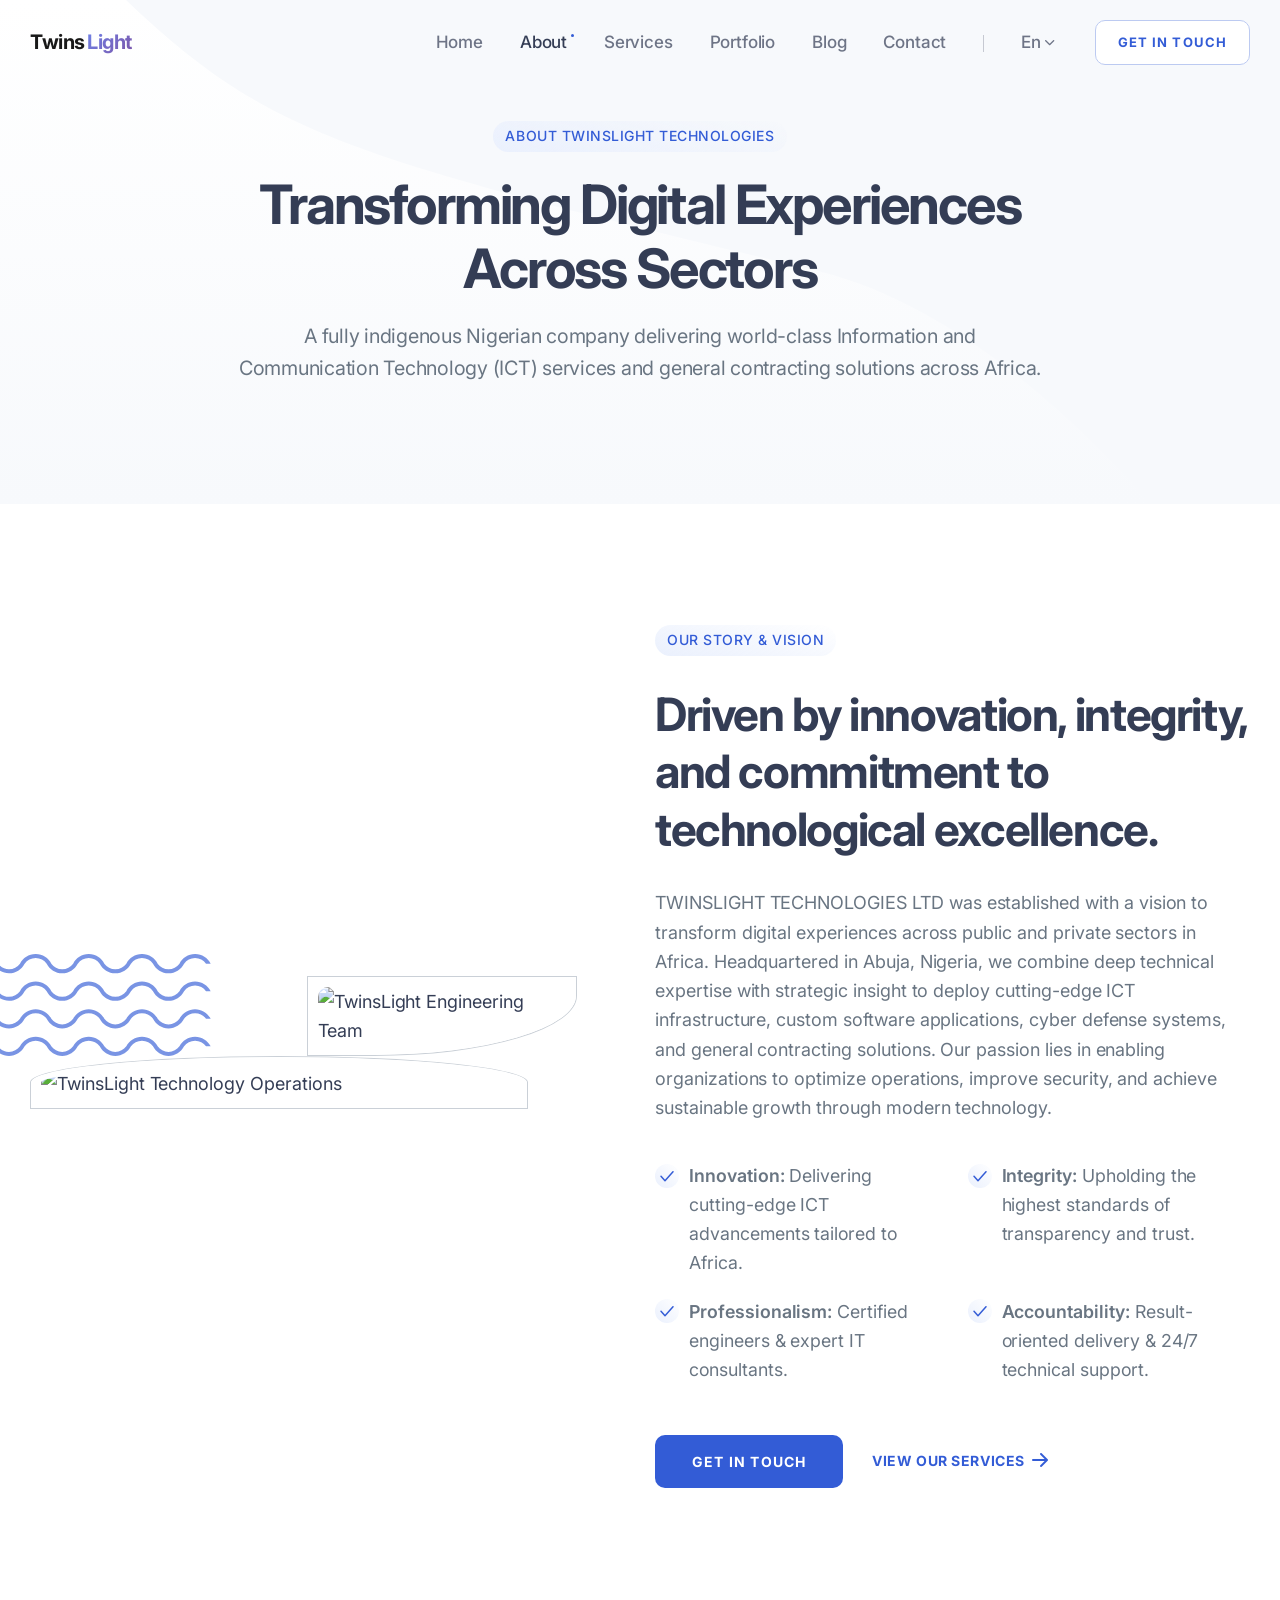
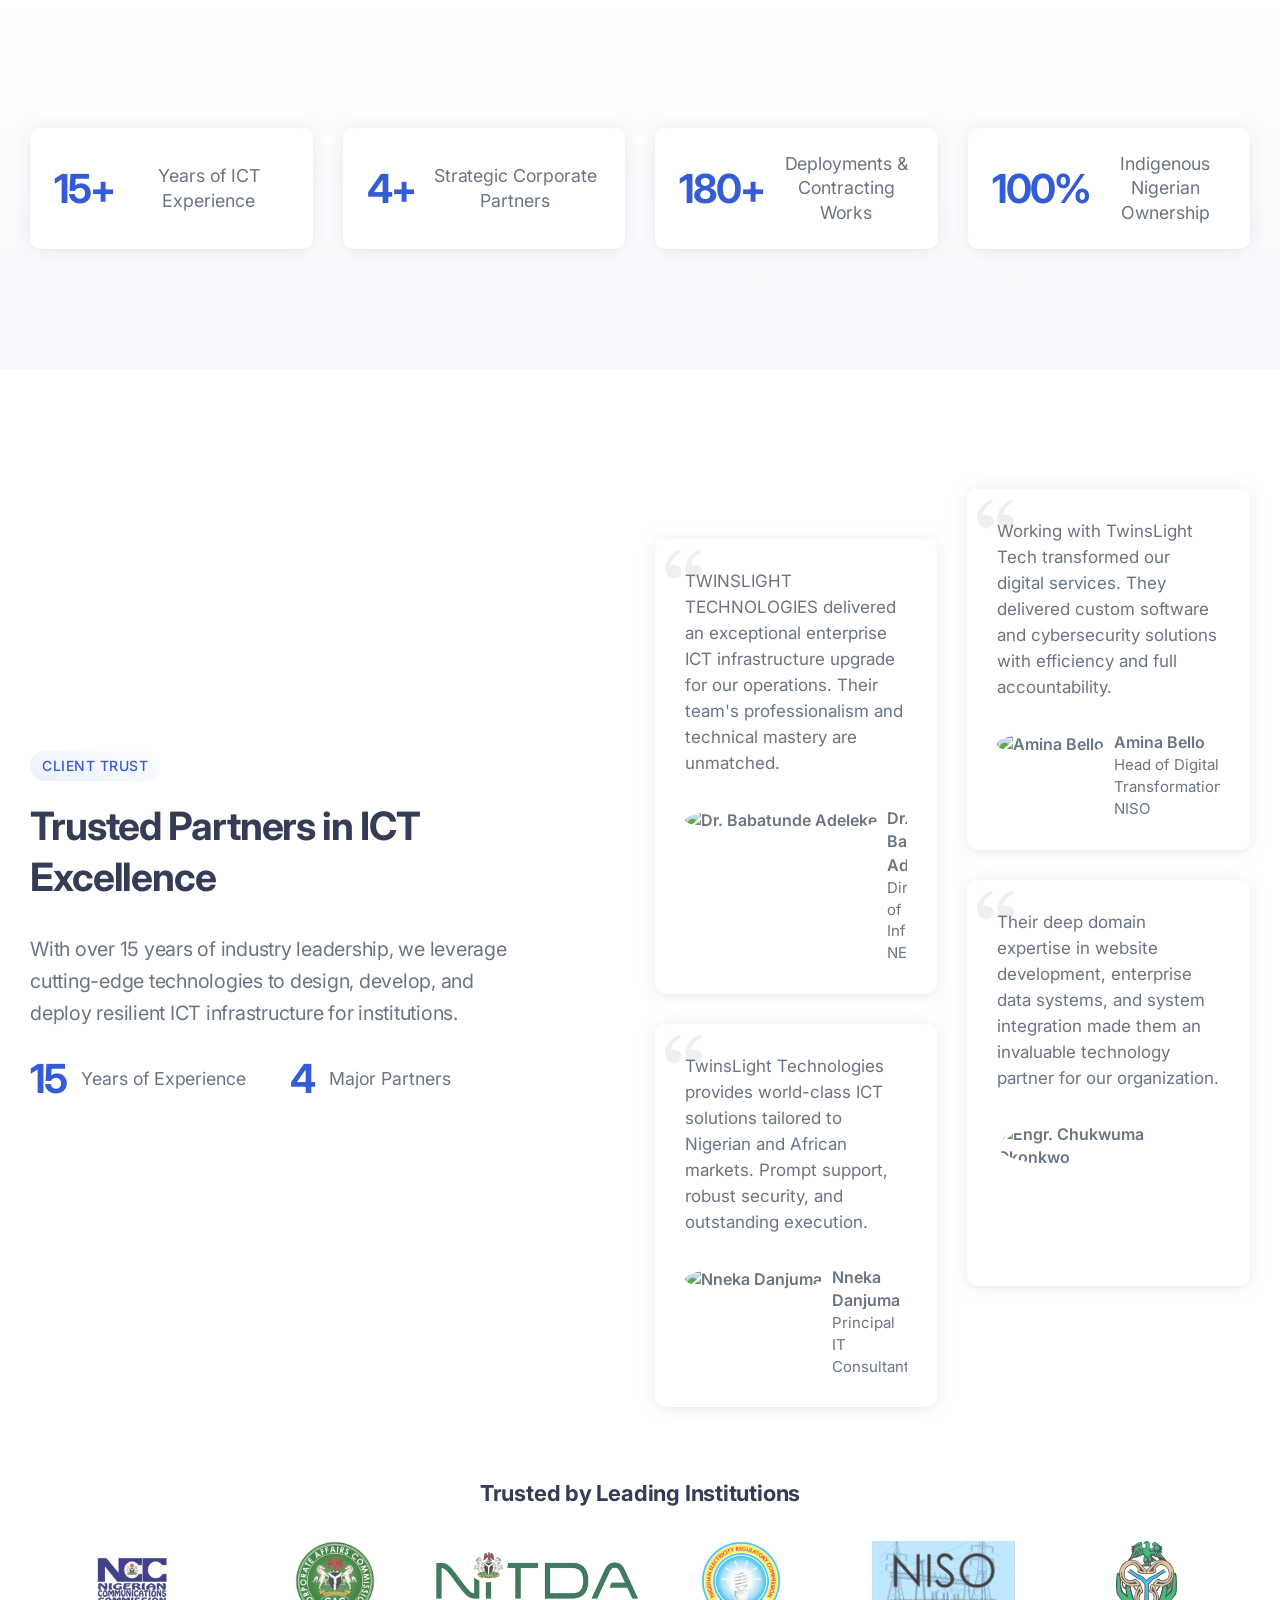
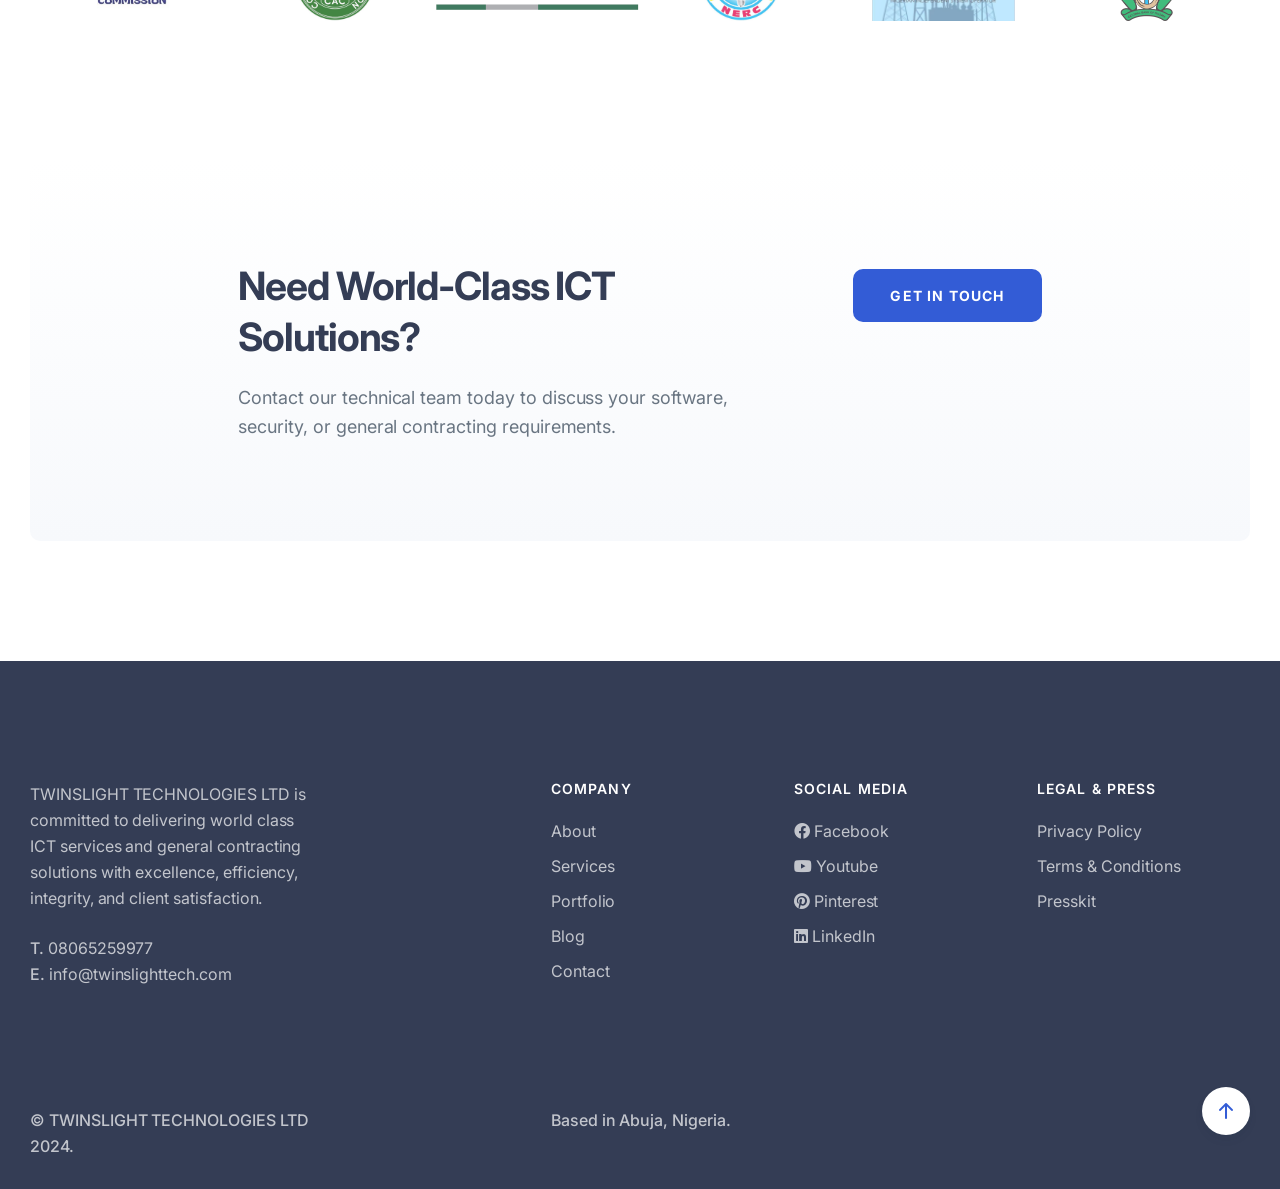
==== about.html @ c8c3bcc0 "working" ====
<!DOCTYPE html>
<html lang="en">
    <head>
        
        <title>About Us - TWINSLIGHT TECHNOLOGIES LTD | Innovative ICT Solutions</title>
        <meta name="description" content="Learn about TWINSLIGHT TECHNOLOGIES LTD - A leading indigenous Nigerian company delivering world-class ICT services and general contracting solutions.">  
        <meta charset="utf-8">
        <meta name="author" content="TWINSLIGHT TECHNOLOGIES LTD">
        <meta name="viewport" content="width=device-width, initial-scale=1.0" />
        
        <!-- Favicon -->
        <link rel="icon" href="images/favicon.png" type="image/png" sizes="any">
        <link rel="icon" href="images/favicon.svg" type="image/svg+xml">         

        <!-- CSS -->
        <link rel="stylesheet" href="css/bootstrap.min.css">
        <link rel="stylesheet" href="css/style.css">
        <link rel="stylesheet" href="css/style-responsive.css">
        <link rel="stylesheet" href="css/vertical-rhythm.min.css">
        <link rel="stylesheet" href="css/magnific-popup.css">
        <link rel="stylesheet" href="css/owl.carousel.css">
        <link rel="stylesheet" href="css/splitting.css">
        <link rel="stylesheet" href="css/YTPlayer.css">
        <link rel="stylesheet" href="css/demo-fancy/demo-fancy.css">
        
        <!-- Google Fonts -->
        <link rel="preconnect" href="https://fonts.googleapis.com">
        <link rel="preconnect" href="https://fonts.gstatic.com" crossorigin>
        <link href="https://fonts.googleapis.com/css2?family=Inter:wght@400;500;600;700&display=swap" rel="stylesheet"> 
    
    </head>
    <body class="appear-animate">
        
        <!-- Page Loader -->        
        <div class="page-loader color">
            <div class="loader">Loading...</div>
        </div>
        <!-- End Page Loader -->
        
        <!-- Skip to Content -->
        <a href="#main" class="btn skip-to-content">Skip to Content</a>
        <!-- End Skip to Content -->
        
        <!-- Page Wrap -->
        <div class="page" id="top">
            
            <!-- Navigation Panel -->
            <nav class="main-nav transparent stick-fixed wow-menubar wch-unset">
                <div class="main-nav-sub container">
                    
                    <div class="nav-logo-wrap position-static local-scroll">
                        <a href="home.html" class="logo">
                            <span class="logo-text">
                                <span class="logo-twins">Twins</span><span class="logo-light">Light</span>
                            </span>
                        </a>
                    </div>
                    
                    <!-- Mobile Menu Button -->
                    <div class="mobile-nav" role="button" tabindex="0">
                        <i class="mobile-nav-icon"></i>
                        <span class="visually-hidden">Menu</span>
                    </div>
                    
                    <!-- Main Menu -->
                    <div class="inner-nav desktop-nav">
                        <ul class="clearlist local-scroll justify-content-end">                            
                            <li><a href="home.html">Home</a></li>
                            <li><a href="about.html" class="active">About</a></li>
                            <li><a href="services.html">Services</a></li>
                            <li><a href="portfolio.html">Portfolio</a></li>
                            <li><a href="blog.html">Blog</a></li>
                            <li><a href="contact.html">Contact</a></li>
                            
                            <li class="desktop-nav-display">
                                <div class="vr mt-2"></div>
                            </li>
                            
                            <!-- Languages -->
                            <li>
                                <a href="#" class="mn-has-sub">En <i class="mi-chevron-down"></i></a>
                                
                                <ul class="mn-sub to-left">                                    
                                    <li><a href="#">English</a></li>
                                    <li><a href="#">French</a></li>
                                    <li><a href="#">German</a></li>                                    
                                </ul>
                                
                            </li>
                            <!-- End Languages -->  
                                                      
                            <li>
                                <a href="contact.html" class="opacity-1 no-hover">
                                    <span class="btn btn-mod btn-w btn-border-c btn-small btn-round" data-btn-animate="y">Get in touch</span>
                                </a>
                            </li>
                        </ul>                      
                        
                    </div>
                    <!-- End Main Menu -->
                    
                </div>
            </nav>
            <!-- End Navigation Panel -->
            
            <main id="main">
            
                <!-- Home Section -->
                <section class="page-section bg-gradient-gray-light-1 bg-scroll overflow-hidden" id="home">
                    
                    <!-- Background Shape -->
                    <div class="bg-shape-1 wow fadeIn">
                        <img src="images/demo-fancy/bg-shape-1.svg" alt="" />
                    </div>
                    <!-- End Background Shape -->
                    
                    <div class="container position-relative pt-sm-40 text-center">
                        
                        <div class="row">
                            <div class="col-md-10 offset-md-1 col-lg-8 offset-lg-2">
                                
                                <h2 class="section-caption-fancy mb-20 mb-xs-10 wow fadeInUp">
                                    About TwinsLight Technologies
                                </h2>
                                
                                <h1 class="hs-title-10 mb-20 wow fadeInUp">
                                    Transforming Digital Experiences Across Sectors
                                </h1>
                                
                                <p class="section-descr mb-0 wow fadeInUp" data-wow-delay="0.2s">
                                    A fully indigenous Nigerian company delivering world-class Information and Communication Technology (ICT) services and general contracting solutions across Africa.
                                </p>  
                            
                            </div>
                        </div>
                        
                    </div>
                    
                </section>
                <!-- End Home Section -->
                
                
                <!-- About Section -->
                <section class="page-section" id="about">
                    <div class="container position-relative">
                    
                        <div class="row">
                            
                            <!-- Section Text -->
                            <div class="col-lg-6 d-flex align-items-center order-first order-lg-last mb-md-60 mb-sm-40">
                                <div class="w-100">
                                    
                                    <h2 class="section-caption-fancy mb-30 mb-sm-20">
                                        Our Story & Vision
                                    </h2>
                                    
                                    <h3 class="section-title mb-30">
                                        Driven by innovation, integrity, and commitment to technological excellence.
                                    </h3>
                                    
                                    <p class="text-gray mb-40">
                                        TWINSLIGHT TECHNOLOGIES LTD was established with a vision to transform digital experiences across public and private sectors in Africa. Headquartered in Abuja, Nigeria, we combine deep technical expertise with strategic insight to deploy cutting-edge ICT infrastructure, custom software applications, cyber defense systems, and general contracting solutions. Our passion lies in enabling organizations to optimize operations, improve security, and achieve sustainable growth through modern technology.
                                    </p>         
                                    
                                    <!-- Features List -->
                                    <div class="row features-list mt-n20 mb-50 mb-sm-30">
                                        
                                        <!-- Features List Item -->
                                        <div class="col-sm-6 col-lg-12 col-xl-6 d-flex mt-20">
                                            <div class="features-list-icon">
                                                <i class="mi-check"></i>
                                            </div>
                                            <div class="features-list-text">
                                                <strong>Innovation:</strong> Delivering cutting-edge ICT advancements tailored to Africa.
                                            </div>
                                        </div>
                                        <!-- End Features List Item -->
                                        
                                        <!-- Features List Item -->
                                        <div class="col-sm-6 col-lg-12 col-xl-6 col-lg-6 d-flex mt-20">
                                            <div class="features-list-icon">
                                                <i class="mi-check"></i>
                                            </div>
                                            <div class="features-list-text">
                                                <strong>Integrity:</strong> Upholding the highest standards of transparency and trust.
                                            </div>
                                        </div>
                                        <!-- End Features List Item -->
                                        
                                        <!-- Features List Item -->
                                        <div class="col-sm-6 col-lg-12 col-xl-6 d-flex mt-20">
                                            <div class="features-list-icon">
                                                <i class="mi-check"></i>
                                            </div>
                                            <div class="features-list-text">
                                                <strong>Professionalism:</strong> Certified engineers & expert IT consultants.
                                            </div>
                                        </div>
                                        <!-- End Features List Item -->
                                        
                                        <!-- Features List Item -->
                                        <div class="col-sm-6 col-lg-12 col-xl-6 d-flex mt-20">
                                            <div class="features-list-icon">
                                                <i class="mi-check"></i>
                                            </div>
                                            <div class="features-list-text">
                                                <strong>Accountability:</strong> Result-oriented delivery & 24/7 technical support.
                                            </div>
                                        </div>
                                        <!-- End Features List Item -->
                                        
                                    </div>
                                    <!-- End Features List -->  
                                    
                                    <div class="local-scroll wch-unset">
                                            
                                        <a href="contact.html" class="btn btn-mod btn-color btn-large btn-round btn-hover-anim mb-xs-10">
                                            <span>Get in touch</span>
                                        </a>
                                        
                                        <a href="services.html" class="link-hover-anim ms-2 ms-sm-4 me-2" data-link-animate="y">View Our Services <i class="mi-arrow-right size-24"></i></a>
                                        
                                    </div>                         
                                    
                                </div>
                            </div>
                            <!-- End Section Text -->
                            
                            <!-- Image Composition -->
                            <div class="col-lg-6 d-flex align-items-center">
                                <div class="w-100 pe-lg-5">                                    
                                    <div class="composition-5">
                                            
                                        <div class="composition-5-decoration opacity-065">
                                            <img src="images/demo-fancy/decoration-1.svg" alt="" />
                                        </div>
                                        
                                        <div class="composition-5-image-1">
                                            <div class="composition-5-image-1-inner">
                                                <img src="https://images.unsplash.com/photo-1531482615713-2afd69097998?auto=format&fit=crop&w=600&q=80" alt="TwinsLight Technology Operations" class="round" />
                                            </div>
                                        </div>
                                        
                                        <div class="composition-5-image-2">
                                            <div class="composition-5-image-2-inner">
                                                <img src="https://images.unsplash.com/photo-1551836022-d5d88e9218df?auto=format&fit=crop&w=600&q=80" alt="TwinsLight Engineering Team" class="round" />
                                            </div>
                                        </div>
                                        
                                    </div>                                    
                                </div>
                            </div>
                            <!-- End Images -->
                            
                        </div>                                   
                    
                    </div>
                </section>
                <!-- End About Section -->
                
                
                <!-- Numbers Section -->
                <section class="page-section bg-gradient-gray-light-1 bg-scroll">
                    <div class="container position-relative">
                        
                        <!-- Numbers Grid -->
                        <div class="row mt-n30 wow fadeInUp">
                            
                            <!-- Numbers Item -->
                            <div class="col-sm-6 col-xl-3 d-flex align-items-stretch mt-30">
                                <div class="number-1-item w-100 text-center p-4 bg-white box-shadow round">
                                    <div class="number-1-title">
                                        15+
                                    </div>
                                    <div class="number-1-descr">
                                        Years of ICT Experience
                                    </div>
                                </div>
                            </div>
                            <!-- End Numbers Item -->
                            
                            <!-- Numbers Item -->
                            <div class="col-sm-6 col-xl-3 d-flex align-items-stretch mt-30">
                                <div class="number-1-item w-100 text-center p-4 bg-white box-shadow round">                                    
                                    <div class="number-1-title">
                                        4+
                                    </div>
                                    <div class="number-1-descr">
                                        Strategic Corporate Partners
                                    </div>
                                </div>
                            </div>
                            <!-- End Numbers Item -->
                            
                            <!-- Numbers Item -->
                            <div class="col-sm-6 col-xl-3 d-flex align-items-stretch mt-30">
                                <div class="number-1-item w-100 text-center p-4 bg-white box-shadow round">
                                    <div class="number-1-title">
                                        180+
                                    </div>
                                    <div class="number-1-descr">
                                        Deployments & Contracting Works
                                    </div>
                                </div>
                            </div>
                            <!-- End Numbers Item -->
                            
                            <!-- Numbers Item -->
                            <div class="col-sm-6 col-xl-3 d-flex align-items-stretch mt-30">
                                <div class="number-1-item w-100 text-center p-4 bg-white box-shadow round">
                                    <div class="number-1-title">
                                        100%
                                    </div>
                                    <div class="number-1-descr">
                                        Indigenous Nigerian Ownership
                                    </div>
                                </div>
                            </div>
                            <!-- End Numbers Item -->
                            
                        </div>
                        <!-- End Numbers Grid -->                 
                    
                    </div>
                </section>
                <!-- End Numbers Section -->                
                
                
                <!-- Testimonials Section -->
                <section class="page-section">
                    <div class="container position-relative">
                    
                        <div class="row">
                            
                            <!-- Section Text -->
                            <div class="col-lg-5 col-xl-5 d-flex align-items-center mb-md-60 mb-sm-40">
                                <div class="w-100">
                                    
                                    <h2 class="section-caption-fancy mb-20 mb-xs-10">
                                        Client Trust
                                    </h2>
                                    
                                    <h3 class="section-title-small mb-30">
                                        Trusted Partners in ICT Excellence
                                    </h3>
                                    
                                    <p class="section-descr mb-30">
                                        With over 15 years of industry leadership, we leverage cutting-edge technologies to design, develop, and deploy resilient ICT infrastructure for institutions.
                                    </p>
                                    
                                    <!-- Numbers -->
                                    <div class="row">
                                        
                                        <div class="col-md-6 number-1-item mb-sm-10">
                                            <div class="number-1-title">
                                                15
                                            </div>
                                            <div class="number-1-descr">
                                                Years of Experience
                                            </div>
                                        </div>
                                        
                                        <div class="col-md-6 number-1-item">
                                            <div class="number-1-title">
                                                4
                                            </div>
                                            <div class="number-1-descr">
                                                Major Partners
                                            </div>
                                        </div>
                                        
                                    </div>    
                                    <!-- End Numbers -->
                                    
                                </div>
                            </div>
                            <!-- End Section Text -->
                            
                            <!-- Testimonials Grid -->
                            <div class="col-lg-7 col-xl-6 offset-xl-1 d-flex align-items-center">
                                <div class="w-100 position-relative">
                                    
                                    <div class="row masonry mb-n30">
                                        
                                        <!-- Testimonials Item -->
                                        <div class="col-md-6 mt-50 mt-sm-0 mb-30">
                                            <div class="testimonials-4-item">
                                                <div class="testimonials-4-icon">
                                                    <i class="icon-quotation-mark"></i>
                                                </div>
                                                <blockquote class="testimonials-4-text">                                    
                                                    <p class="mb-0">
                                                        TWINSLIGHT TECHNOLOGIES delivered an exceptional enterprise ICT infrastructure upgrade for our operations. Their team's professionalism and technical mastery are unmatched.
                                                    </p>                                    
                                                    <footer class="testimonials-4-author mt-30 clearfix">                                                    
                                                        <div class="testimonials-4-author-img float-start">
                                                            <img width="44" height="44" src="https://images.unsplash.com/photo-1506794778202-cad84cf45f1d?auto=format&fit=crop&w=150&h=150&q=80" alt="Dr. Babatunde Adeleke" class="round" />
                                                        </div>                                        
                                                        <div class="overflow-hidden">
                                                            Dr. Babatunde Adeleke
                                                            <div class="small">
                                                                Director of Infrastructure, NERC
                                                            </div>
                                                        </div>                                        
                                                    </footer>                                                                
                                                </blockquote>
                                            </div>
                                        </div>
                                        <!-- End Testimonials Item -->
                                        
                                        <!-- Testimonials Item -->
                                        <div class="col-md-6 mb-30">
                                            <div class="testimonials-4-item">
                                                <div class="testimonials-4-icon">
                                                    <i class="icon-quotation-mark"></i>
                                                </div>
                                                <blockquote class="testimonials-4-text">                                    
                                                    <p class="mb-0">
                                                        Working with TwinsLight Tech transformed our digital services. They delivered custom software and cybersecurity solutions with efficiency and full accountability.
                                                    </p>                                    
                                                    <footer class="testimonials-4-author mt-30 clearfix">                                                    
                                                        <div class="testimonials-4-author-img float-start">
                                                            <img width="44" height="44" src="https://images.unsplash.com/photo-1573496359142-b8d87734a5a2?auto=format&fit=crop&w=150&h=150&q=80" alt="Amina Bello" class="round" />
                                                        </div>                                        
                                                        <div class="overflow-hidden">
                                                            Amina Bello
                                                            <div class="small">
                                                                Head of Digital Transformation, NISO
                                                            </div>
                                                        </div>                                        
                                                    </footer>                                                                
                                                </blockquote>
                                            </div>
                                        </div>
                                        <!-- End Testimonials Item -->
                                        
                                        <!-- Testimonials Item -->
                                        <div class="col-md-6 mb-30">
                                            <div class="testimonials-4-item">
                                                <div class="testimonials-4-icon">
                                                    <i class="icon-quotation-mark"></i>
                                                </div>
                                                <blockquote class="testimonials-4-text">                                    
                                                    <p class="mb-0">
                                                        Their deep domain expertise in website development, enterprise data systems, and system integration made them an invaluable technology partner for our organization.
                                                    </p>                                    
                                                    <footer class="testimonials-4-author mt-30 clearfix">                                                    
                                                        <div class="testimonials-4-author-img float-start">
                                                            <img width="44" height="44" src="https://images.unsplash.com/photo-1500648767791-00dcc994a43e?auto=format&fit=crop&w=150&h=150&q=80" alt="Engr. Chukwuma Okonkwo" class="round" />
                                                        </div>                                        
                                                        <div class="overflow-hidden">
                                                            Engr. Chukwuma Okonkwo
                                                            <div class="small">
                                                                Chief Information Officer
                                                            </div>
                                                        </div>                                        
                                                    </footer>                                                                
                                                </blockquote>
                                            </div>
                                        </div>
                                        <!-- End Testimonials Item -->
                                        
                                        <!-- Testimonials Item -->
                                        <div class="col-md-6 mb-30">
                                            <div class="testimonials-4-item">
                                                <div class="testimonials-4-icon">
                                                    <i class="icon-quotation-mark"></i>
                                                </div>
                                                <blockquote class="testimonials-4-text">                                    
                                                    <p class="mb-0">
                                                        TwinsLight Technologies provides world-class ICT solutions tailored to Nigerian and African markets. Prompt support, robust security, and outstanding execution.
                                                    </p>                                    
                                                    <footer class="testimonials-4-author mt-30 clearfix">                                                    
                                                        <div class="testimonials-4-author-img float-start">
                                                            <img width="44" height="44" src="https://images.unsplash.com/photo-1531746020798-e6953c6e8e04?auto=format&fit=crop&w=150&h=150&q=80" alt="Nneka Danjuma" class="round" />
                                                        </div>                                        
                                                        <div class="overflow-hidden">
                                                            Nneka Danjuma
                                                            <div class="small">
                                                                Principal IT Consultant
                                                            </div>
                                                        </div>                                        
                                                    </footer>                                                                
                                                </blockquote>
                                            </div>
                                        </div>
                                        <!-- End Testimonials Item -->
                                        
                                    </div>
                                    
                                </div>
                            </div>
                            <!-- Testimonials Grid -->
                            
                        </div>
                        
                                                                        <!-- Logotypes -->
                        <div class="page-section pb-0 text-center">
                            
                            <h3 class="section-title-tiny">Trusted by Leading Institutions</h3>
                            
                            <div class="small-item-carousel black owl-carousel mb-0">
                                    
                                <!-- Logo Item -->
                                <div class="logo-item">
                                    <img src="images/logotypes/ncc.png" width="215" height="75" alt="NCC - Nigerian Communications Commission" />
                                </div>
                                <!-- End Logo Item -->
                                
                                <!-- Logo Item -->
                                <div class="logo-item">
                                    <img src="images/logotypes/cac.png" width="215" height="75" alt="CAC - Corporate Affairs Commission" />
                                </div>
                                <!-- End Logo Item -->
                                
                                <!-- Logo Item -->
                                <div class="logo-item">
                                    <img src="images/logotypes/nitda.png" width="215" height="75" alt="NITDA - National Information Technology Development Agency" />
                                </div>
                                <!-- End Logo Item -->
                                
                                <!-- Logo Item -->
                                <div class="logo-item">
                                    <img src="images/logotypes/nerc.png" width="215" height="75" alt="NERC - Nigerian Electricity Regulatory Commission" />
                                </div>
                                <!-- End Logo Item -->
                                
                                <!-- Logo Item -->
                                <div class="logo-item">
                                    <img src="images/logotypes/niso.png" width="215" height="75" alt="NISO - Nigerian Independent System Operator" />
                                </div>
                                <!-- End Logo Item -->
                                
                                <!-- Logo Item -->
                                <div class="logo-item">
                                    <img src="images/logotypes/cbn.png" width="215" height="75" alt="CBN - Central Bank of Nigeria" />
                                </div>
                                <!-- End Logo Item -->
                                
                            </div>
                            
                        </div>
                        <!-- End Logotypes -->
                    
                    </div>
                </section>
                <!-- End Testimonials Section -->
                
                
                <!-- Call to Action Section -->
                <section class="page-section pt-0">                    
                    <div class="container">  
                                           
                        <div class="small-section bg-gradient-gray-light-1 ps-4 ps-lg-0 pe-4 pe-lg-0 round position-relative overflow-hidden">
                            
                            <div class="row">
                                <div class="col-lg-10 offset-lg-1 col-xl-8 offset-xl-2">
                                    <div class="row">
                                        
                                        <div class="col-md-7 col-lg-8 text-center text-md-start mb-sm-20">
                                            <h2 class="section-title-small mb-20">Need World-Class ICT Solutions?</h2>
                                            <p class="text-gray mb-0">
                                                Contact our technical team today to discuss your software, security, or general contracting requirements.
                                            </p>
                                        </div>
                                        
                                        <div class="col-md-5 col-lg-4 text-center text-md-end pt-2">
                                            <a href="contact.html" class="btn btn-mod btn-color btn-large btn-round btn-hover-anim">
                                                <span>Get In Touch</span>
                                            </a>
                                        </div>
                                        
                                    </div>
                                </div>
                            </div>
                            
                        </div>  
                                               
                    </div>
                </section>
                <!-- End Call to Action Section -->
                
            </main>
            
            <!-- Footer -->
            <footer class="page-section footer bg-dark-1 light-content pb-30">
                <div class="container">
                    
                    <div class="row pb-120 pb-sm-80 pb-xs-50">
                                                
                       <div class="col-lg-3 text-gray mb-md-50">
                            
                            <p>
                                TWINSLIGHT TECHNOLOGIES LTD is committed to delivering world class ICT services and general contracting solutions with excellence, efficiency, integrity, and client satisfaction.
                            </p>
                            
                            <div class="clearlinks">                                
                                <strong>T.</strong> <a href="tel:08065259977">08065259977</a>
                            </div>
                            
                            <div class="clearlinks">
                                <strong>E.</strong> <a href="mailto:info@twinslighttech.com">info@twinslighttech.com</a>
                            </div>
                            
                        </div>
                        
                        <div class="col-lg-7 offset-lg-2">                            
                            <div class="row mt-n30">
                                
                                <!-- Footer Widget -->
                                <div class="col-sm-4 mt-30">
                                    
                                    <h3 class="fw-title">Company</h3>
                                    
                                    <ul class="fw-menu clearlist local-scroll">                                        
                                        <li><a href="about.html">About</a></li>
                                        <li><a href="services.html">Services</a></li>
                                        <li><a href="portfolio.html">Portfolio</a></li>
                                        <li><a href="blog.html">Blog</a></li>
                                        <li><a href="contact.html">Contact</a></li>
                                    </ul>
                                    
                                </div>
                                <!-- End Footer Widget -->
                                
                                <!-- Footer Widget -->
                                <div class="col-sm-4 mt-30">
                                    
                                    <h3 class="fw-title">Social Media</h3>
                                    
                                    <ul class="fw-menu clearlist">
                                        <li>
                                            <a href="#" rel="noopener nofollow" target="_blank">
                                                <i class="fa-facebook"></i>
                                                Facebook
                                            </a>
                                        </li>
                                        <li>
                                            <a href="#" rel="noopener nofollow" target="_blank">
                                                <i class="fa-youtube"></i>
                                                Youtube
                                            </a>
                                        </li>
                                        <li>
                                            <a href="#" rel="noopener nofollow" target="_blank">
                                                <i class="fa-pinterest"></i>
                                                Pinterest
                                            </a>
                                        </li>
                                        <li>
                                            <a href="#" rel="noopener nofollow" target="_blank">
                                                <i class="fa-linkedin"></i>
                                                LinkedIn
                                            </a>
                                        </li>
                                    </ul>
                                    
                                </div>
                                <!-- End Footer Widget -->
                                
                                <!-- Footer Widget -->
                                <div class="col-sm-4 mt-30">
                                    
                                    <h3 class="fw-title">Legal & Press</h3>
                                    
                                    <ul class="fw-menu clearlist">                                     
                                        <li><a href="#">Privacy Policy</a></li>
                                        <li><a href="#">Terms & Conditions</a></li>
                                        <li><a href="#">Presskit</a></li>
                                    </ul>
                                    
                                </div>
                                <!-- End Footer Widget -->                                
                                
                            </div>                            
                        </div>
                        
                    </div>
                    
                    <!-- Footer Text -->
                    <div class="row text-gray">
                        
                        <div class="col-md-4 col-lg-3">
                            <b>© TWINSLIGHT TECHNOLOGIES LTD 2024.</b>
                        </div>
                        
                        <div class="col-md-7 offset-md-1 offset-lg-2 clearfix">
                            
                            <b>Based in Abuja, Nigeria.</b>
                            
                            <!-- Back to Top Link -->
                            <div class="local-scroll float-end mt-n20 mt-sm-10">
                                <a href="#top" class="link-to-top">                                
                                    <i class="mi-arrow-up size-24"></i>
                                    <span class="visually-hidden">Scroll to top</span>
                                </a>
                            </div>
                            <!-- End Back to Top Link -->
                            
                        </div>
                        
                    </div>
                    <!-- End Footer Text --> 
                    
                 </div>                 
            </footer>
            <!-- End Footer -->
        
        </div>
        <!-- End Page Wrap -->      
        
        <!-- JS -->
        <script src="js/jquery.min.js"></script>
        <script src="js/bootstrap.bundle.min.js"></script>
        <script src="js/plugins.js"></script>
        <script src="js/jquery.ajaxchimp.min.js"></script>             
        <script src="js/contact-form.js"></script>        
        <script src="js/all.js"></script> 
        <!-- End JS -->       
        
    </body>
</html>
---- css/style.css ----
@charset "utf-8";
/*------------------------------------------------------------------
[Master Stylesheet]

Project: Resonance
Version: 1.0.3
Last change: 26 November 2023
Primary use: Multipurpose Template  
-------------------------------------------------------------------*/


/*------------------------------------------------------------------
[Table of contents]

1. Icon fonts.
2. Variables.
3. Common styles.
4. Page loader.
5. Typography.
    5.1. Headings styles.
6. Links.
7. Buttons.
    7.1. Mobile menu button fix.
8. Forms fields.
    8.1. Input underline.
    8.2. Input Gradient.
9. Home sections.
    9.1. Header common styles.
    9.2. Scroll down icon.
    9.3. Scroll down icon type 1.
    9.4. Scroll down icon type 2.
    9.5. Scroll down type 3.
    9.6. Scroll down icon type 4.
    9.7. Home section status.
    9.8. Home section social media links.
    9.9. HTML5 BG Video.
    9.10. Section edge figure.
    9.11. Section BG svg shape.
    9.12. Fullwidth gallery.
    9.13. Typed text.
    9.14. Stack Images.
10. Custom appear animation.
    10.1. Splitting JS chars animation.
    10.2. Splitting JS chars animation 1.
    10.3. Splitting JS chars animation 2.
    10.4. Splitting JS chars animation long.
    10.5. Splitting JS chars animation long 1.
    10.6. Splitting JS words animation.
    10.7. Splitting JS lines animation.
    10.8. Splitting JS lines animation long.
    10.9. Appearing animation styles.
11. Classic menu bar.
    11.1. Logo (in navigation panel).
    11.2. Menu sub.
    11.3. Menu sub multi.
    11.4. Mobile nav.
    11.5. Mobile nav menu sub.
    11.6. Mobile nav menu sub multi.
    11.7. Dark panel style.
    11.8. Transparent panel style.
    11.9. Menu social links.
12. Sections styles.
    12.1. Common section styles.
    12.2. Decorative elements.
    12.3. Marquee text line.
13. Split section.
14. Services.
15. Services 2.
16. Services 3.
17. Services 4.
18. Services 5.
19. Services 6.
20. Services 7.
21. Services 8.
22. Team.
23. Team 1.
24. Features.
25. Features 1.
26. Features 2.
27. Alt features.
28. Spot box.
29. Numbers.
    29.1. Numbers 1.
    29.2. Numbers 2.
    29.3. Numbers 3.
30. Steps.
    30.1. Steps 1.
    30.2. Steps 2.
31. Portfolio.
    31.1. Works filter.
    31.2. Works grid.
32. Portfolio 1.
33. Portfolio 2.
34. Portfolio 3.
35. Portfolio 4.
36. Portfolio 5.
37. Call action 1 section.
38. Call action 2 section.
39. Call action 3 section.
40. Call action 4 section.
41. Images compositions.
    41.1. Images composition 1.
    41.2. Images composition 2.
    41.3. Images composition 3.
    41.4. Images composition 4.
    41.5. Images composition 5.
    41.6. Images composition 6.
    41.7. Images composition 7.
    41.8. Images composition 8.
    41.9. Images composition 9.
42. Work process.
43. Logotypes.
    43.1. Logo carousel.
    43.2. Logo grid.
44. Post previews.
45. Post previews 1.
46. Post previews 2.
47. Post previews 3.
48. Newsletter.
    48.1. Newsletter elegant.
    48.2. Newsletter strong.
    48.3. Newsletter modern.
49. Contact.
50. Contact 1.
51. Contact 2.
52. Google maps.
53. Footer.
54. Footer 1.
55. Footer 2.
56. Blog.
    56.1. Pagination.
    56.2. Comments.
    56.3. Sidebar.
57. Pricing.
58. Shortcodes.
    58.1. Lightbox modal.
    58.2. Owl carousel.
    58.3. Testimonials 4.
    58.4. Testimonials 5.
    58.5. Testimonials 6.
    58.6. Tabs.
    58.7. Tabs minimal.
    58.8. Tabs alternative.
    58.9. Tooltips.
    58.10. Alert messages.
    58.11. Accordion.
    58.12. Toggle.
    58.13. Accorfion style 1.
    58.14. Progress bars.
    58.15. Alt progress bars.
    58.16. Icons examples.
    58.17. Morphext.
59. Skip to content link.
60. Cookies.
61. Intro page.
-------------------------------------------------------------------*/


/* ==============================
   Icon fonts
   ============================== */
  
@import url("icons.css");
@import url("icomoon.css");
@import url("font-awesome-brands.css");


/* ==============================
   Variables
   ============================== */
  
:root{
    --font-global: 'DM Sans', sans-serif;
    --font-alt: 'DM Sans', sans-serif;
    --font-serif: Georgia, 'Times New Roman', Times, serif;
    --full-wrapper-margin-x: 30px;
    --container-width: 1350px;
    --section-padding-y: 120px;
    --menu-bar-height: 85px;
    --menu-bar-height-scrolled: 65px;
    --color-dark-1: #010101;
    --color-dark-2: #171717;
    --color-dark-3: #272727;
    --color-dark-3a: #333;
    --color-dark-4: #555;
    --color-gray-1: #757575;
    --color-gray-2: #888;
    --color-gray-3: #999;
    --color-gray-light-1: #f1f1f1;
    --color-gray-light-2: #f7f7f7;
    --color-gray-light-3: #e5e5e5;
    --color-gray-light-4: #d5d5d5;
    --color-gray-light-5: #ccc;
    --color-gray-light-6: #bbb;
    --color-dark-mode-gray-1: rgba(255,255,255, .7);
    --color-dark-mode-gray-2: rgba(255,255,255, .1275);
    --color-primary-1: #4567ed;
    --color-primary-1-a: #375ae3;    
    --color-primary-light-1: #e3effe;
    --color-primary-light-1-a: #bcd1f1;
    --color-primary-2: #7752e7;
    --color-primary-light-2: #e7defe;
    --color-primary-3: #b947d9;
    --color-primary-light-3: #f7defe;
    --color-primary-4: #e748b1;
    --color-primary-light-4: #ffe1f5; 
    --color-secondary-1: #fbe3a1;   
    --gradient-primary-1: linear-gradient( 90deg, var(--color-primary-4) 0%, var(--color-primary-3) 33%, var(--color-primary-2) 67%, var(--color-primary-1) 100%);
    --gradient-primary-1-a: linear-gradient( 90deg, var(--color-primary-4) 25%, var(--color-primary-3) 40%, var(--color-primary-2) 60%, var(--color-primary-1) 75%);
    --gradient-primary-1-b: linear-gradient( 45deg, var(--color-primary-4) 0%, var(--color-primary-3) 33%, var(--color-primary-2) 67%, var(--color-primary-1) 100%);
    --gradient-primary-1-c: linear-gradient( 0deg, var(--color-primary-4) 0%, var(--color-primary-3) 33%, var(--color-primary-2) 67%, var(--color-primary-1) 100%);
    --gradient-gray-light-1: linear-gradient(0deg, #f5f5f5 0%, #fff 100%);
    --gradient-gray-light-2: linear-gradient(0deg, #fff 0%, #f5f5f5 100%);
    --gradient-dark-alpha-1: linear-gradient( 90deg, var(--color-dark-1) 40%, transparent 87%);
    --gradient-dark-alpha-2: linear-gradient( 90deg, transparent 13%, var(--color-dark-1) 60%);
    --gradient-primary-alpha-1: linear-gradient( 90deg, var(--color-primary-1) 40%, transparent 87%);
    --gradient-primary-alpha-2: linear-gradient( 90deg, transparent 13%, var(--color-primary-1) 60%);
    --border-radius-default: 4px;
    --border-radius-large: 30px;
    --box-shadow: 0px 5px 10px 0px rgba(0, 0, 0, 0.05),0px 1px 1px 0px rgba(0, 0, 0, 0.03),0px 3px 5px 0px rgba(0, 0, 0, 0.03);
    --box-shadow-strong: 0px 5px 10px 0px rgba(0, 0, 0, 0.08),0px 1px 1px 0px rgba(0, 0, 0, 0.06),0px 3px 5px 0px rgba(0, 0, 0, 0.06);
    --box-shadow-block: 0px 3px 50px 0px rgba(0, 0, 0, 0.05);
    --box-shadow-block-strong: 0px 3px 50px 0px rgba(0, 0, 0, 0.15);  
    --transition-default: all 0.27s cubic-bezier(0, 0, 0.58, 1);
    --ease-default: cubic-bezier(0, 0, 0.58, 1);
    --ease-out-long: cubic-bezier(0,.5,0,1);
    --ease-out-medium: cubic-bezier(0,.57,.55,1);
    --ease-out-short: cubic-bezier(.15,.7,.78,1);
    --ease-elastic-1: cubic-bezier(0.68,-0.55,0.27,1.55);
    --ease-elastic-2: cubic-bezier(0.68,-3,0.27,5);
}


/* ==============================
   Common styles
   ============================== */
  
:root{
    scroll-behavior: auto;
}
html{
    -ms-overflow-style: scrollbar;
}
body{
    overflow-x: hidden;
    -webkit-font-smoothing: antialiased;
    -moz-osx-font-smoothing: grayscale;
    text-rendering: optimizeLegibility;    
}
main{
    overflow: clip;
}
iframe{
    border: none;
}
a, b, div, ul, li{
    -webkit-tap-highlight-color: rgba(0,0,0,0); 
    -webkit-tap-highlight-color: transparent; 
    -moz-outline-: none;
}
a:focus:not(.focus-visible),
a:active,
section:focus,
div:active,
div:focus{
    -moz-outline: none;
    outline: none;
}
a:focus.focus-visible,
button:focus.focus-visible,
div:focus.focus-visible{
    -moz-outline: 3px dotted #36a367 !important;
    outline: 3px dotted #36a367 !important;
    outline-offset: 0 !important;
}
img:not([draggable]), embed, object, video{
    max-width: 100%;
    height: auto;
}
.image-fullwidth img{
    width: 100%;
    height: auto;
}
.min-height-80vh{
    min-height: 80vh;
}
.min-height-90vh{
    min-height: 90vh;
}
.min-height-100vh{
    min-height: 100vh !important;
    min-height: 100svh !important;
}
.align-center{ text-align:center !important; }
.left{ float:left !important; }
.right{ float:right !important; }
.hidden{ display:none !important;}
.relative{ position: relative !important;}
.z-index-1{ z-index: 1 !important;}
.z-index-n1{ z-index: -1 !important;}
.no-hover{ cursor: default !important;}
.wch-unset{ will-change: unset !important; }
.white{ color: #fff !important; }
.black{ color: var(--color-dakr-1) !important; }
.color-primary-1{ color: var(--color-primary-1) !important; }
.color-primary-2{ color: var(--color-primary-2) !important; }
.color-primary-3{ color: var(--color-primary-3) !important; }
.color-primary-4{ color: var(--color-primary-4) !important; }
.color-secondary-1{ color: var(--color-secondary-1) !important; }
.opacity-003{ opacity: .03 !important; }
.opacity-004{ opacity: .04 !important; }
.opacity-005{ opacity: .05 !important; }
.opacity-006{ opacity: .06 !important; }
.opacity-007{ opacity: .07 !important; }
.opacity-008{ opacity: .08 !important; }
.opacity-009{ opacity: .09 !important; }
.opacity-01{ opacity: .1 !important; }
.opacity-015{ opacity: .15 !important; }
.opacity-02{ opacity: .2 !important; }
.opacity-025{ opacity: .25 !important; }
.opacity-03{ opacity: .3 !important; }
.opacity-035{ opacity: .35 !important; }
.opacity-04{ opacity: .4 !important; }
.opacity-045{ opacity: .45 !important; }
.opacity-05{ opacity: .5 !important; }
.opacity-055{ opacity: .55 !important; }
.opacity-06{ opacity: .6 !important; }
.opacity-065{ opacity: .65 !important; }
.opacity-07{ opacity: .7 !important; }
.opacity-075{ opacity: .75 !important; }
.opacity-08{ opacity: .8 !important; }
.opacity-085{ opacity: .85 !important; }
.opacity-09{ opacity: .9 !important; }
.opacity-095{ opacity: .95 !important; }
.opacity-1{ opacity: 1 !important; }
.size-13 { font-size: 13.5px !important; }
.size-14{ font-size: 14px !important; }
.size-15{ font-size: 15px !important; }
.size-16{ font-size: 16px !important; }
.size-17{ font-size: 17px !important; }
.size-18{ font-size: 18.5px !important; }
.size-20{ font-size: 20px !important; }
.size-22{ font-size: 22px !important; }
.size-24{ font-size: 24px !important; }
.box-shadow{ box-shadow: var(--box-shadow-block) !important;}
.box-shadow-strong{ box-shadow: var(--box-shadow-block-strong) !important;}
.border-color-primary-1{
    border: 1px solid var(--color-primary-1);
}
.border-color-primary-2{
    border: 1px solid var(--color-primary-2);
}
.border-color-primary-3{
    border: 1px solid var(--color-primary-3);
}
.border-color-primary-4{
    border: 1px solid var(--color-primary-4);
}
.border-dark{
    border: 1px solid var(--color-dark-mode-gray-2) !important;
}
.bg-border-dark{
    background: var(--color-dark-3) !important;
    border: 1px solid var(--color-dark-mode-gray-2) !important;
}
.stick-fixed{
    position: fixed !important;
    top: 0;
    left: 0;
}
.block-sticky{
    position: sticky;
    top: calc(var(--menu-bar-height-scrolled) + 40px);
    left: 0;
}
.round{
    border-radius: var(--border-radius-default) !important;
}
.round-large{
    border-radius: var(--border-radius-large) !important;
}
.circle{
    border-radius: 100px !important;
}
.circle-large{
    border-radius: 700px !important;
}
.round.overflow-hidden,
.round-large.overflow-hidden,
.circle.overflow-hidden,
.circle-large.overflow-hidden{
    isolation: isolate;
    transform: translateZ(0);
}
::selection{
    color: #fff;
    background: var(--color-primary-1);
}
.light-content ::selection{
    color: #fff;
    background: var(--color-primary-1);
}
.animate, .animate *{
    transition: var(--transition-default);
}
.parallax-mousemove{
   transition: var(--transition-default);
   -moz-transition: none !important;
   will-change: transform;
}
.parallax-mousemove-follow{
    -moz-transition: none !important;
}
@media not all and (min-resolution:.001dpcm) { @media {
    .parallax-mousemove,
    .parallax-mousemove-follow{
       transition: none !important;
    }
}}
[data-rellax-x]{
    transition: transform 0.25s var(--ease-out-short);
    transition-delay: 0.0025s;
    will-change: transform;
}
[data-rellax-y]{
    transition: transform 0.25s cubic-bezier(0, 0, 0.58, 1);
    transition-delay: 0.0025s;
    will-change: transform;
}
.no-animate{    
    -webkit-transition-property: none !important;
    -moz-transition-property: none !important;
    -o-transition-property: none !important;
    transition-property: none !important; 
}
.clearlist, .clearlist li{
    list-style: none;
    padding: 0;
    margin: 0;
    background: none;
}
.clearlinks a{
    text-decoration: none;
    color: unset;
}
.clearlinks a:hover{
    color: unset !important;
}
.full-wrapper{
    margin: 0 var(--full-wrapper-margin-x);
}
.container{
    max-width: var(--container-width);
    padding: 0 30px;
}
.row:not(
.g-0, .g-1, .g-2, .g-3, .g-4, .g-5,
.gx-0, .gx-1, .gx-2, .gx-3, .gx-4, .gx-5,
.gy-0, .gy-1, .gy-2, .gy-3, .gy-4, .gy-5){
    --bs-gutter-x: 30px;
}
.row.gx-huge{
    --bs-gutter-x: 276px;
}
.icon-ellipse{
    position: relative;
    top: -0.085em;
    display: inline-block;
    width: 12px;
    height: 12px;
    vertical-align: middle;
    background: currentColor;
    border-radius: 50%;
}
.text-outline-cont{
    position: relative;
    display: inline-block;
}
.text-outline{
    position: relative;
}
.text-outline-1{
    position: absolute;
    top: -0.36em;
    left: 0;
    color: #fff;
    -webkit-text-stroke: 1px var(--color-dark-1);
    opacity: .2;
    pointer-events: none;
}
.text-outline-2{
    position: absolute;
    top: -0.72em;
    left: 0;
    color: #fff;
    -webkit-text-stroke: 1px var(--color-dark-1);
    opacity: .1;
    pointer-events: none;
}
.light-content .text-outline-1{
    color: transparent;
    -webkit-text-stroke: 1px #fff;
    opacity: .17;
}
.light-content .text-outline-2{
    color: transparent;
    -webkit-text-stroke: 1px #fff;
    opacity: .07;
}


/* ==============================
   Page loader
   ============================== */

.page-loader{
    display:block;
    width: 100%;
    height: 100%;
    position: fixed;
    top: 0;
    left: 0;
    background: #fefefe;
    z-index: 100000; 
}
.loader{
    width: 50px;
    height: 50px;
    position: absolute;
    top: 50%;
    left: 50%;
    margin: -25px 0 0 -25px;
    font-size: 10px;
    text-indent: -12345px;
    border-top: 1px solid rgba(0,0,0, 0.15);
    border-right: 1px solid rgba(0,0,0, 0.15);
    border-bottom: 1px solid rgba(0,0,0, 0.15);
    border-left: 1px solid rgba(0,0,0, .55);
    border-radius: 50%;
    animation: spinner 700ms infinite linear;
    will-change: transform;  
    z-index: 100001;
}

.page-loader.dark{
    background: var(--color-dark-1);   
}
.page-loader.dark .loader{
    border-top: 1px solid rgba(255,255,255, 0.15);
    border-right: 1px solid rgba(255,255,255, 0.15);
    border-bottom: 1px solid rgba(255,255,255, 0.15);
    border-left: 1px solid rgba(255,255,255, .5);
}

.page-loader.gradient .loader{
    border-color: transparent;
    background:	linear-gradient(to right, white, white), var(--gradient-primary-1); 
	-webkit-background-clip: padding-box, border-box;
	background-origin: padding-box, border-box;
}
.page-loader.gradient.dark .loader{
    border-color: transparent !important;
    background:	linear-gradient(to right, var(--color-dark-1), var(--color-dark-1)), var(--gradient-primary-1); 
    -webkit-background-clip: padding-box, border-box;
	background-origin: padding-box, border-box; 
}

.page-loader.color .loader{
    border-color: var(--color-primary-light-1-a);
    border-left-color: var(--color-primary-1);
}

@keyframes spinner {
    0% {
        transform: rotate(0deg);
    }
    100% {
        transform: rotate(360deg);
    }
}


/* ==============================
   Typography
   ============================== */
  
body{
    color: var(--color-dark-1);
    font-family: var(--font-global);
    font-size: 18px;
    font-weight: 400;
    letter-spacing: normal;
    line-height: 1.67; 
}
a{
    color: var(--color-dark-1);
    text-decoration: underline;
    transition: color 0.1s var(--ease-default);
}
a:hover{
    color: var(--color-dark-4);
    text-decoration: underline;
}
b, strong{
    font-weight: 500;
}
mark{
    position: relative;
    padding: 0;
    color: inherit;
    background-color: transparent;
    background-image: linear-gradient(90deg,rgba(17,17,17,.1) 0,rgba(17,17,17,.1) 100%);
    background-repeat: no-repeat;
    background-size: 100% .3em;
    background-position: 0 110%;
}
.light-content mark{
    background-image: linear-gradient(90deg,rgba(255,255,255,.2) 0,rgba(255,255,255,.2) 100%);
}
.mark-decoration-1{
    position: relative;
    display: inline-block;
}
.mark-decoration-1:before{
    content: "";
    position: absolute;
    left: 0;
    bottom: -0.4em;
    width: 100%;
    height: 0.5357em;
    background-image: url(../images/mark-decoration-1.svg);
    background-repeat: no-repeat;
    background-size: auto 0.55357em;
    background-position: 0 0;
    pointer-events: none;
}
.light-content .mark-decoration-1:before{
    background-image: url(../images/mark-decoration-1-white.svg);
}
.mark-decoration-2{
    position: relative;
    display: inline-block;
}
.mark-decoration-2:before{
    content:"";
    position: absolute;
    top: -0.09em;
    left: -0.2em;
    bottom: -0.09em;
    right: -0.2em;    
    display: block;
    border: 1px solid var(--color-dark-1);
    border-radius: 50%;
    opacity: 0.7;
    transform: rotate(-7deg);
    pointer-events: none;
}
.mark-decoration-3-wrap{
    position: relative;
    display: inline-block;
    isolation: isolate;
}
.mark-decoration-3{
    position: absolute;
    left: 0;
    bottom: 0.12em;
    display: block;
    width: 100%;
    height: 0.2em;    
    z-index: -1;
}
.mark-decoration-3:before{
    content: "";
    position: absolute;
    top: 0;
    left: 0;
    width: 100%;
    height: 100%;
    background: var(--color-secondary-1);
}
.light-content .mark-decoration-3:before{
    opacity: .37;
}
.mark-decoration-4{
    position: relative;
    display: inline-block;
}
.mark-decoration-4:before{
    content:"";
    position: absolute;
    bottom: 0.12em;
    left: 0;  
    display: block;
    width: 100%;
    height: 7px;
    opacity: 0.2;
    background: var(--gradient-primary-1);
    pointer-events: none;
    z-index: -1;
}
.light-content .mark-decoration-4:before{
    opacity: 0.375;
}
.mark-decoration-5{
    position: relative;
    display: inline-block;
    isolation: isolate;
}
.mark-decoration-5:before{
    content: "";
    position: absolute;
    left: 0;
    bottom: -0.4em;
    width: 100%;
    height: 0.5357em;
    background-image: url(../images/demo-corporate/mark-decoration-1.svg);
    background-repeat: no-repeat;
    background-size: auto 0.25892em;
    background-position: 0 0;
    pointer-events: none;
    z-index: -1;    
}

h1,h2,h3,h4,h5,h6,
.h1,.h2,.h3,.h4,.h5,.h6{
    margin-bottom: 1em;
    font-weight: 500;
    line-height: 1.2;   
}

h1, .h1{
    margin-bottom: 0.5em;
    font-size: 42px;
    letter-spacing: -0.04em;
}
h2, .h2{
    margin-bottom: 0.5em;
    font-size: 36px;
    letter-spacing: -0.03em;
}
h3, .h3{
    margin-bottom: 0.7em;
    font-size: 28px;
    letter-spacing: -0.03em;
}
h4, .h4{
    font-size: 24px;
}
h5, .h5{
    font-size: 20px;
}
h6, .h6{
    font-size: 16px;
    font-weight: 700;
}
p{
    margin: 0 0 1.5em 0;
}
ul, ol{
    margin: 0 0 1.5em 0;
}
blockquote{
    margin: 0 0 2em 0;
    padding: 0;
    border: none;
    background: none;
    font-style: normal;
    line-height: 1.47;
}
blockquote p{
    position: relative;
    margin-bottom: 0.7em;
    font-size: 140%;
    font-style: normal;
    letter-spacing: -0.01em;
    line-height: 1.5;
}
blockquote footer{
    font-size: 15px;
    font-weight: 400;
}
.testimonial{
    position: relative;
    margin: 0 0 1.5em 0;
    padding-left: 1.9778em;
    border: none;
    background: none;
    font-size: 46px;    
    border: none;
}
.testimonial p{
    position: relative;
    margin-bottom: .85em;
    font-size: 46px;
    font-weight: 500;
    font-style: normal;
    letter-spacing: -0.025em;
    line-height: 1.217;
}
.testimonial footer{
    font-size: 18px;
    font-weight: 500;
}
.testimonial .small{
    font-size: 15px;
    font-weight: 400;
    color: var(--color-gray-1);
}
.light-content .testimonial .small{
    color: var(--color-dark-mode-gray-1);
}
.testimonial .blockquote-icon{
    position: absolute;
    top: 0.15em;
    left: 0;
    width: .88em;
    height: .88em;
    background: #fff;
    border-radius: 50%;
    font-family: Georgia, serif;
    font-size: 1.5em;
    line-height: 1.45em;
    text-align: center;
}
.light-content .testimonial .blockquote-icon{
    color: var(--color-dark-1);
}
dl dt{
    margin-bottom: .5em;
    font-size: 20px;
    font-weight: 500;
    line-height: 1.4;
    letter-spacing: -0.0039em;
}
dl dd{
    margin-bottom: 1.9em;
    color: var(--color-gray-1);
}
.light-content dl dd{
    color: var(--color-dark-mode-gray-1);
}
pre{
    background-color: #f9f9f9;
    border-color: #ddd;
}
hr{
    background-color: #000;
    opacity: .1;
}
hr.white{
    background-color: #fff;
    opacity: 1;
}
.dark-mode hr.white{
    background-color: #fff;
    opacity: .15;
}
hr.black{
    background-color: var(--color-dark-1);
    opacity: 1;
}
hr.thick{
    height: 2px;
}

.uppercase{
    text-transform: uppercase;
    letter-spacing: 0.025em;
}
.serif{
    font-family: var(--font-serif);
    font-style: italic;
    font-weight: normal;
}
.font-alt{
   font-family: var(--font-alt); 
}
.normal{
    font-weight: normal;
}
.strong{
    font-weight: 700 !important;
}
.lead{
    margin: 0 0 1em 0;
    font-size: 140%;
    font-weight: 400; 
    letter-spacing: -0.012em;
    line-height: 1.5;
}
.lead-alt{
    font-size: 46px;
    font-weight: 500;
    line-height: 1.196;
    letter-spacing: -0.04em;
}
.dropcap{
    float: left;
    font-size: 3em;
    line-height: 1;
    padding: 2px 8px 2px 0;    
}

.highlight pre{
    border: 1px solid var(--color-gray-light-3);
    background: var(--color-gray-light-2);
    color: var(--color-dark-4);
    border-radius: var(--border-radius-default);
}
.light-content .highlight pre{
    border-color: transparent;
    background-color: var(--color-dark-3a);
    color: var(--color-gray-light-6);
}

/* 
 * Headings styles
 */

.hs-wrap{
    position: relative;
    margin: 0 auto;
    padding: 50px 40px;  
    overflow: hidden;  
    text-align: center;   
    border: 1px solid rgba(255,255,255, .05);
    border-radius: var(--border-radius-default);
    -webkit-backdrop-filter: blur(7px);
    backdrop-filter: blur(7px);
    isolation: isolate;
    transform: translateZ(0);
}
.hs-wrap:before{
    content: "";
    position: absolute;
    top: 0;
    left: 0;
    width: 100%;
    height: 100%;
    background: var(--color-dark-1);
    opacity: 0.17;
}
.hs-line{
    position: absolute;
    top: 50%;
    left: 50%;    
    width: 3%;
    height: 160%;    
    mix-blend-mode: difference; 
    pointer-events: none;
}
.hs-line:before{
    content: "";
    position: absolute;
    top: 0;
    left: 0;
    width: 100%;
    height: 100%;
    background: #fff;
    transform: translate(-50%, -50%) rotate(30deg);
}
.hs-icon{
    display: inline-block;
    width: 50px;
    height: 50px;
    font-size: 50px;
}
.hs-icon svg{
    display: block;
    width: 1em;
    height: 1em;
    fill: currentColor;
}
@media only screen and (min-width: 992px) {
    .hs-title-overlap{ 
        width: 137% !important; 
        margin-right: -37%;
    }
}
.hs-title-1{
    margin-top: 0;
    font-size: 70px;
    font-weight: 500;
    line-height: 1.085;
    letter-spacing: -0.035em;
}
.hs-title-2{
    margin-top: 0;
    font-size: 120px;
    font-weight: 400;
    line-height: 1.2;
    letter-spacing: -0.025em;
}
.hs-title-2a{
    margin-top: 0;
    font-size: 112px;
    font-weight: 500;
    line-height: 1;
    letter-spacing: -0.025em;
}
.hs-title-3{
    margin-top: 0;
    font-size: 38px;
    font-weight: 400;
    line-height: 1.3;
    letter-spacing: 0.3em;
    text-transform: uppercase;
}
.hs-title-3a{
    margin-top: 0;
    font-size: 38px;
    font-weight: 400;
    line-height: 1.3;
    letter-spacing: -0.012em;
}
.hs-title-4{
    margin-top: 0;
    font-size: 100px;
    font-weight: 500;
    line-height: 1.2;
    letter-spacing: -0.01em;
}
.hs-title-4a{
    margin-top: 0;
    font-size: 100px;
    font-weight: 500;
    line-height: 1.2;
    letter-spacing: -0.01em;
}
.hs-title-5{
    margin-top: 0;
    font-size: 150px;
    font-weight: 500;
    line-height: 0.92;
    letter-spacing: normal;
    text-transform: uppercase;
}
.hs-title-6{
    margin-top: 0;
    font-size: 20px;
    font-weight: 400;
    text-transform: uppercase;
    letter-spacing: 0.02em;
}
.hs-title-7{
    margin-top: 0;
    font-size: 160px;
    font-weight: 500;
    line-height: 1;
    letter-spacing: -0.02em;
}
.hs-title-8{
    margin-top: 0;
    font-size: 60px;
    font-weight: 500;
    line-height: 1.085;
    letter-spacing: -0.035em;
}
.hs-title-9{
    margin-top: 0;
    font-size: 65px;
    font-weight: 500;
    line-height: 1.1176;
    letter-spacing: -0.037em;
}
.hs-title-10{
    margin-top: 0;
    font-size: 56px;
    font-weight: 500;
    line-height: 1.1785;
    letter-spacing: -0.037em;
}
.hs-title-11{
    margin-top: 0;
    font-size: 20px;
    font-weight: 500;
    text-transform: uppercase;
    letter-spacing: 0.06em;
}
.hs-title-12{
    margin-top: 0;
    font-size: 86px;
    font-weight: 500;
    line-height: 1.085;
    letter-spacing: -0.035em;
}
.hs-title-13{
    margin-top: 0;
    font-size: 82px;
    font-weight: 500;
    line-height: 1.085;
    letter-spacing: -0.035em;
}
.hs-title-13a{
    margin-top: 0;
    font-size: 82px;
    font-weight: 500;
    line-height: 1.085;
    letter-spacing: -0.035em;
}
.hs-line-14{
    font-size: 120px;
    font-weight: 500;
    letter-spacing: -0.03em;
}
.hs-image-1{
    max-width: 0.85em;
    max-height: 0.85em;
    margin-top: -0.2em;
    vertical-align: middle;
}
.hs-image-1{
    width: 0.85em;
    height: 0.85em;
    margin-top: -0.2em;
    vertical-align: middle;
}
.hs-image-2{
    width: 0.75em;
    height: 0.75em;
    margin-top: -0.2em;
    vertical-align: middle;
    border-radius: 50%;
}
.hs-image-3{
    height: 0.75em !important;
    margin-top: -0.2em;
    vertical-align: middle;
    border-radius: 100px;
}
.hs-paragraph-1{
    position: absolute;
    top: 158px;
    left: 0;
    max-width: 256px;
    font-size: 16px;
    line-height: 1.5;
}
.hs-paragraph-2{
    position: absolute;
    top: 160px;
    right: 50px;
    max-width: 350px;
    font-size: 14px;
    text-transform: uppercase;
    text-indent: 4em;
    line-height: 1.5;
    letter-spacing: 0;
}
.hs-descr{
    font-size: 34px;
    font-weight: 400;
    line-height: 1.353;
    letter-spacing: -0.0075em;
}


/* ==============================
   Links
   ============================== */

.link-hover-anim{    
    position: relative;
    display: inline-block;
    padding: 6px 0;
    overflow: hidden;    
    font-size: 17px;    
    font-weight: 500;
    letter-spacing: normal;
    line-height: 1;
    text-decoration: none;
    vertical-align: middle;
    color: currentColor;
    background: none;
    border: none;
    cursor: pointer;
}
.link-hover-anim:hover{
    text-decoration: none !important;
}
.main-nav .link-hover-anim{
    top: 1px;
}
.link-strong{
    position: relative;
    display: inline-block;
    overflow: hidden;
    padding: 7px 0;
    transition: transform 0.5s var(--ease-elastic-1), opacity 0.5s var(--ease-elastic-1), color 0.2s var(--ease-default);
}
.underline .link-strong{
    border-bottom: 2px solid currentColor;
}
.underline .link-strong i{
    position: relative;
    top: 0.075em;
}
.link-hover-anim:not(.underline) .link-strong i:not([class^="icon-"]){
    position: relative;
    top: -0.05em;
    vertical-align: middle;
}
.link-strong svg{
    position: relative;
    top: -0.1em;
    margin-right: 0.2em;
}
.link-strong-hovered{
    display: block;
    position: absolute;
    top: 6px;
    left: 0;
    opacity: 0;
    transform: translateY(150%) translateZ(0.001px) skewY(10deg);
}
.link-hover-anim:hover{
    color: inherit;
}
.link-strong-unhovered{
    display: block;
}
.link-hover-anim:hover .link-strong-unhovered{ 
    opacity: 0;
    transform: translateY(-150%) translateZ(0.001px) skewY(-10deg);
}

.link-hover-anim:hover .link-strong-hovered{;
    opacity: 1;
    transform: translateY(0) translateZ(0.001px) skewY(0);
}
.light-content .link-strong,
.light-content .link-hover-anim{
    color: #fff;
}

.link-hover-anim.link-gradient .link-strong{
    background: var(--gradient-primary-1-a);
    -webkit-background-clip: text;
    -webkit-text-fill-color: transparent;
}
.link-hover-anim.link-gradient .link-strong i{
    -webkit-text-fill-color: var(--color-primary-1);
}

.link-circle{
    padding-right: 22px;
}
.link-circle:before{
    content: "";
    position: absolute;
    top: calc(50% - 2px);
    right: 7px;
    transform: translate3d(0, -50%, 0.001px);
    display: block;
    width: 51px;
    height: 51px;    
    border: 1px solid currentColor;
    border-radius: 50%;
    transition: all .5s var(--ease-elastic-2);
}
.link-circle:hover:before{
    transform: translate3d(0, -50%, 0.001px) scale(1.1);
}
.link-circle .link-strong{
    padding: 20px 0;
}

.link-circle-1{
    margin-left: -7px;
    padding-left: 27px;
}
.link-circle-1:before{
    content: "";
    position: absolute;
    top: calc(50%);
    left: 7px;
    transform: translate3d(0, -50%, 0.001px);
    display: block;
    width: 60px;
    height: 60px;    
    border: 2px solid var(--color-dark-1);
    border-radius: 50%;
    opacity: .15;
    transition: all .5s var(--ease-elastic-2);
}
.link-circle-1 .link-strong-hovered{
    left: 27px;
}
.light-content .link-circle-1:before{
    border-color: #fff;
    opacity: .25;
}
.link-circle-1:hover:before{
    transform: translate3d(0, -50%, 0.001px) scale(0.88);
}
.link-circle-1 .link-strong{
    padding: 24px 0;
}

  
/* ==============================
   Buttons
   ============================== */
  
.btn-mod,
a.btn-mod{
    -webkit-box-sizing: border-box;
    -moz-box-sizing: border-box;
    box-sizing: border-box;
    padding: 3px 13px;
    color: #fff;
    background: var(--color-dark-1);
    border: 1px solid transparent;
    font-size: 12px;
    font-weight: 700;
    text-transform: uppercase;
    text-decoration: none;
    letter-spacing: .065em;
    border-radius: 0;
    box-shadow: none;
    transition: var(--transition-default);
    cursor: pointer;
}
.btn-mod:hover,
.btn-mod:focus,
a.btn-mod:hover,
a.btn-mod:focus{
    color: #fff;
    text-decoration: none;
    outline: none;
    border-color: transparent;
    box-shadow: none;
}
.btn-mod:active{
    cursor: pointer !important;
    outline: none !important;
}

.btn-mod i.align-center:before{
    display: block;
    margin: -0.275em 0;
    transform: translateY(0.14em);
}

.btn-mod.btn-small{
    height: auto;
    padding: 6px 15px;
    font-size: 13px;
    letter-spacing: 0.05em;
} 
.btn-mod.btn-medium{
    height: auto;
    padding: 13px 20px 12px;
    font-size: 13px;
    letter-spacing: 0.085em;
} 
.btn-mod.btn-large{
    height: auto;
    padding: 16px 32px 15px;
    font-size: 13px;
    letter-spacing: 0.085em;
} 

.btn-mod.btn-w{
    color: var(--color-dark-1);
    background: #fff;    
}
.btn-mod.btn-w:hover,
.btn-mod.btn-w:focus{
    color: var(--color-dark-1);
    background: rgba(255,255,255, 1);
}

.btn-mod.btn-w-c{
    color: var(--color-primary-1);
    background: #fff;    
}
.btn-mod.btn-w-c:hover,
.btn-mod.btn-w-c:focus{
    color: var(--color-primary-1);
    background: #fff;
}

.btn-mod.btn-border{
    color: var(--color-dark-1);
    border: 1px solid var(--color-dark-1);
    background: transparent;
}
.btn-mod.btn-border:hover,
.btn-mod.btn-border:focus{
    color: var(--color-dark-1);
    border-color: var(--color-dark-1);
}

.btn-mod.btn-border-c{
    color: var(--color-primary-1);
    border: 1px solid var(--color-primary-1);
    background: transparent;
}
.btn-mod.btn-border-c:hover,
.btn-mod.btn-border-c:focus{
    color: #fff;
    border-color: transparent;
    background: var(--color-primary-1);
}

.btn-mod.btn-border-w{
    color: #fff;
    border: 1px solid #fff;
    background: transparent;
}
.btn-mod.btn-border-w:hover,
.btn-mod.btn-border-w:focus{
    border-color: #fff;
}

.btn-mod.btn-border-w-light{
    color: rgba(255,255,255, .8);
    border: 1px solid rgba(255,255,255, .5);
    background: transparent;
}
.btn-mod.btn-border-w-light:hover,
.btn-mod.btn-border-w-light:focus{
    color: #fff;
    border-color: rgba(255,255,255, .8);
}

.btn-mod.btn-gray{
    color: var(--color-dark-4);
    background: var(--color-gray-light-3);
}
.btn-mod.btn-gray:hover,
.btn-mod.btn-gray:focus{
    color: var(--color-dark-3);
    background: var(--color-gray-light-4);
}

.btn-mod.btn-color{
    color: #fff;
    background: var(--color-primary-1);
}
.btn-mod.btn-color-light{
    color: var(--color-primary-1);
    background: var(--color-primary-light-1);
}

.btn-mod.btn-dark,
.btn-mod.btn-dark:hover,
.btn-mod.btn-dark:focus{
    background: var(--color-dark-3) !important;
    border: 1px solid var(--color-dark-mode-gray-2) !important;
    box-shadow: none !important;
}

.btn-mod.btn-circle{
    border-radius: 30px;
}
.btn-circle-alt{
    border-radius: 50%;
}
.btn-circle-alt:hover{
    border-radius: 10px;
}
.btn-mod.btn-round{
    border-radius: var(--border-radius-default);
}
.btn-full{
    width: 100%;
}

.btn-mod.btn-with-icon{
    display: inline-flex;
    align-items: center;    
    height: 42px;
    padding: 0 17px;
    font-size: 18px;
    font-weight: 400;
    line-height: 1.2;
    text-transform: none;
    letter-spacing: normal;
    border: none;
    box-shadow: var(--box-shadow-block);
}
.btn-icon{
    display: flex;
    align-items: center;
    justify-content: center;
    flex-shrink: 0;
    width: 28px;
    height: 28px;
    margin-left: -10px;
    margin-right: 8px;
    font-size: 16px;
    border-radius: 50%;
}
.btn-icon.color-1{
    color: #fff;
    background: var(--color-primary-1);
}
.btn-icon.color-2{
    color: #fff;
    background: var(--color-primary-2);
}
.btn-icon.color-3{
    color: #fff;
    background: var(--color-primary-3);
}
.btn-icon.color-4{
    color: #fff;
    background: var(--color-primary-4);
}
.btn-mod.btn-with-icon:hover{
    background: #fff;
    box-shadow: var(--box-shadow-block-strong);
}
.btn-mod.btn-with-icon i:not(.btn-icon i){
    position: relative;
    top: 0.05em;
    font-size: 20px;
}

.btn-mod.btn-hover-anim{
    position: relative;
    overflow: hidden;
    isolation: isolate;
    transform: translateZ(0);
}
.btn-mod.btn-hover-anim > span{
    position: relative;
}
.btn-mod.btn-hover-anim:before{
    content: "";
    display: block;
    width: 100%;
    height: 200%;
    position: absolute;
    top: 0;
    left: 0;
    transform: scale(.7) translateY(55%);
    background: var(--color-dark-3a);
    border-radius: 100%;
    transition: all 0.25s cubic-bezier(0,0,.31,.99);
}
.btn-mod.btn-hover-anim:hover{
   opacity: 1;
   border-color: var(--color-dark-3a);
}
.btn-mod.btn-hover-anim:hover:before{
   transform: scaleX(2) scaleY(1) translateY(-15%);
}
.btn-mod.btn-w.btn-hover-anim:before{
    background: #ddd;
}
.btn-mod.btn-w.btn-hover-anim:hover{
   border-color: #ddd;
}
.btn-mod.btn-w-c.btn-hover-anim:before{
    background: var(--color-primary-light-1);
}
.btn-mod.btn-w-c.btn-hover-anim:hover{
   border-color: var(--color-primary-light-1);
}
.btn-mod.btn-color.btn-hover-anim:before{
    background: var(--color-primary-1-a);
}
.btn-mod.btn-color.btn-hover-anim:hover{
    border-color: var(--color-primary-1-a);
}

.btn-mod.btn-ellipse,
.btn-mod.btn-ellipse:focus{
    position: relative;
    display: inline-flex;
    align-items: center;
    justify-content: center;
    width: 170px;
    height: 170px;
    font-size: 18px;
    font-weight: 500;
    line-height: 1.22;
    text-transform: uppercase;
    letter-spacing: 0.02em;
    background: none;
    transform: rotate(-15deg);
}
.btn-mod.btn-ellipse:before{
    content: "";
    position: absolute;
    top: 0;
    left: 0;
    display: block;
    width: 100%;
    height: 100%;
    background: var(--color-dark-1);
    border-radius: 50%;
    opacity: 97%;
    transition: all .37s var(--ease-out-short);
}
.btn-mod.btn-ellipse > *{
    z-index: 1;
}
.btn-mod.btn-ellipse:hover{
    background: none;
    opacity: 1;
}
.btn-mod.btn-ellipse:hover:before{
    transform: scale(1.1);
}
.btn-mod.btn-ellipse.btn-w:before{
    background: #fff;
}

.btn-mod.btn-ellipse-inner{
    position: relative;
}
.btn-ellipse-inner{
    position: relative;
    overflow: hidden;
}
.btn-ellipse-unhovered{
    display: block;
    padding: 10px;
    transition: all .37s var(--ease-out-short);
}
.btn-ellipse-hovered{
    position: absolute;
    top: 100%;
    left: 0;
    display: block;
    padding: 10px;
    opacity: 0;
    transition: all .37s var(--ease-out-short);
}
.btn-mod.btn-ellipse:hover .btn-ellipse-unhovered{
    opacity: 0;
    transform: translate(0,-100%);
}
.btn-mod.btn-ellipse:hover .btn-ellipse-hovered{
    opacity: 1;
    transform: translate(0,-100%);
}

.btn-animate-y{
    position: relative;
    display: block;
    overflow: hidden;
}
.btn-animate-y-1{
    display: block;
    transition: all .37s var(--ease-out-short), opacity .37s linear;
}
.btn-animate-y-2{
    display: block;
    position: absolute;
    top: 0;
    left: 0;
    width: 100%;
    opacity: 0;
    transform: translate(0,100%);
    transition: all .37s var(--ease-out-short), opacity .37s linear;
}
.btn-mod:hover .btn-animate-y-1,
a:not(.no-hover):hover .btn-animate-y-1{
    opacity: 0;
    transform: translate(0,-100%);
}
.btn-mod:hover .btn-animate-y-2,
a:not(.no-hover):hover .btn-animate-y-2{
    opacity: 1;
    transform: translate(0,0);
}

.big-icon{
    display: inline-flex;
    align-items: center;
    justify-content: center;
    width: 100px;
    height: 100px;
    margin: 0 auto 20px;
    font-size: 30px;
    color: var(--color-dark-1);
    background: #fff;
    border-radius: 50%;
    transition: var(--transition-default);
}
.big-icon i{
    position: relative;
    left: 0.1em;
}
.big-icon-gradient{
    position: relative;
    display: inline-flex;
    align-items: center;
    justify-content: center;
    width: 100px;
    height: 100px;
    margin: 0 auto 12px;
    overflow: hidden;
    font-size: 30px;
    color: var(--color-dark-1);
    background: #fff;
    border-radius: 50%;
    box-shadow: 0px 0px 100px 0px rgba(185, 71, 217, 0.5);
    transition: transform .2s var(--ease-default);
    isolation: isolate;
    transform: translateZ(0);
}
.big-icon-gradient:before{
    content: "";
    position: absolute;
    top: 0;
    left: 0;
    width: 100%;
    height: 100%;
    background: var(--gradient-primary-1-b);
    opacity: .225;
    transition: opacity .1s var(--ease-default);
}
.big-icon-gradient:hover:before{
    opacity: .15;
}
.big-icon-gradient i{
    position: relative;
    left: 0.1em;
}
.big-icon-gradient i:before{
    background: var(--gradient-primary-1-b);
    -webkit-background-clip: text;
    -webkit-text-fill-color: transparent;
}
.big-icon-border{
    display: inline-flex;
    align-items: center;
    justify-content: center;
    width: 100px;
    height: 100px;
    margin: 0 auto 20px;
    border: 3px solid var(--color-dark-1);
    text-align: center;
    font-size: 30px;
    color: var(--color-dark-1);
    border-radius: 50%;
    transition: var(--transition-default);
}
.big-icon-border i{
    position: relative;
    left: 0.1em;
}
.big-icon-link{
    display: inline-block;
    font-size: 48px;
    font-weight: 500;
    line-height: 1.3;
    text-decoration: none;
    letter-spacing: -0.02em;
}
.big-icon-link:hover{
    text-decoration: none;
}
.light-content .big-icon-link{
    color: #fff;
}
.big-icon-link-gradient{
    display: inline-block;
    font-size: 48px;
    font-weight: 500;
    line-height: 1.3;
    text-decoration: none;
    letter-spacing: -0.02em;
}
.big-icon-link-gradient:hover{
    text-decoration: none;
}
.light-content .big-icon-link-gradient{
    background: var(--gradient-primary-1);
    -webkit-background-clip: text;
    -webkit-text-fill-color: rgba(255,255,255, .8);
}
.light-content .big-icon-link-gradient:hover{
    -webkit-text-fill-color: rgba(255,255,255, .9);
}
.light-content .big-icon-border{
    color: #fff;
    border-color: #fff;
}

.btn-mod.btn-grad{
    color: #fff !important;
    background-image: var(--gradient-primary-1);
    background-repeat: no-repeat;
    border: none;
}
.btn-mod.btn-border-grad{
	border: 1px solid transparent;
	background:	linear-gradient(to right, white, white), var(--gradient-primary-1-b); 
	-webkit-background-clip: padding-box, border-box;
	background-origin: padding-box, border-box;
    color: var(--color-primary-1);
}
.btn-mod.btn-border-grad > span{
    position: relative;
    display: block;
	background: var(--gradient-primary-1);
    -webkit-background-clip: text;
    -webkit-text-fill-color: transparent;
}
.btn-mod.btn-border-grad > span i{
    -webkit-text-fill-color: var(--color-primary-1);
}
.btn-mod.btn-border-grad .btn-animate-y-1,
.btn-mod.btn-border-grad .btn-animate-y-2{
    background: var(--gradient-primary-1);
    -webkit-background-clip: text;
    -webkit-text-fill-color: transparent;
}
.main-nav.dark .btn-border-grad{
    background:	linear-gradient(to right, var(--color-dark-1), var(--color-dark-1)), var(--gradient-primary-1-b); 
	-webkit-background-clip: padding-box, border-box;
	background-origin: padding-box, border-box;
}

/* 
 * Mobile menu button fix 
 */

.mobile-on .link-hover-anim{
    top: 0;
}
.mobile-on .btn-border,
.mobile-on .btn-border:hover{
    color: #fff !important;
    border-color: #fff !important;
}


/* ==============================
   Forms fields
   ============================== */

.form input[type="text"],
.form input[type="email"],
.form input[type="number"],
.form input[type="url"],
.form input[type="search"],
.form input[type="tel"],
.form input[type="password"],
.form input[type="date"],
.form input[type="color"],
.form select{
    display: inline-block;
    height: 27px;
    vertical-align: middle;
    font-size: 13px;
    font-weight: 400;
    color: var(--color-dark-1);
    border: 1px solid rgba(0,0,0, .183);
    padding-top: 0;
    padding-bottom: 2px;
    padding-left: 7px;
    padding-right: 7px;
    border-radius: 0;
    box-shadow: none;    
    transition: all 0.2s cubic-bezier(0.000, 0.000, 0.580, 1.000); 
}
.form select:not([multiple]){
    padding-right: 24px !important;
    background-image: url('data:image/svg+xml;utf8,<svg xmlns="http://www.w3.org/2000/svg" xmlns:xlink="http://www.w3.org/1999/xlink" width="9px" height="5px"><path fill-rule="evenodd" fill="rgb(17, 17, 17)" d="M8.886,0.631 L8.336,0.117 C8.263,0.049 8.178,0.015 8.083,0.015 C7.988,0.015 7.903,0.049 7.830,0.117 L4.506,3.155 L1.183,0.117 C1.109,0.049 1.025,0.015 0.930,0.015 C0.834,0.015 0.750,0.049 0.677,0.117 L0.127,0.631 C0.053,0.699 0.017,0.778 0.017,0.867 C0.017,0.956 0.053,1.035 0.127,1.103 L4.253,4.892 C4.327,4.960 4.411,4.994 4.506,4.994 C4.602,4.994 4.686,4.960 4.759,4.892 L8.886,1.103 C8.959,1.035 8.996,0.956 8.996,0.867 C8.996,0.778 8.959,0.699 8.886,0.631 L8.886,0.631 Z"/></svg>');
    background-repeat: no-repeat;
    background-position: right 8px center;
    background-size: 9px 5px;    
}
.form select[multiple]{
    height: auto;
}
.form input[type="text"]::placeholder,
.form input[type="email"]::placeholder,
.form input[type="number"]::placeholder,
.form input[type="url"]::placeholder,
.form input[type="search"]::placeholder,
.form input[type="tel"]::placeholder,
.form input[type="password"]::placeholder,
.form input[type="date"]::placeholder,
.form input[type="color"]::placeholder,
.form select::placeholder{
    color: var(--color-gray-2);
    transition: var(--transition-default), font-size 0s;
}
.form input[type="text"]:hover::placeholder,
.form input[type="email"]:hover::placeholder,
.form input[type="number"]:hover::placeholder,
.form input[type="url"]:hover::placeholder,
.form input[type="search"]:hover::placeholder,
.form input[type="tel"]:hover::placeholder,
.form input[type="password"]:hover::placeholder,
.form input[type="date"]:hover::placeholder,
.form input[type="color"]:hover::placeholder,
.form select::placeholder{
    color: var(--color-gray-1);
}
.form input[type="text"]:hover,
.form input[type="email"]:hover,
.form input[type="number"]:hover,
.form input[type="url"]:hover,
.form input[type="search"]:hover,
.form input[type="tel"]:hover,
.form input[type="password"]:hover,
.form input[type="date"]:hover,
.form input[type="color"]:hover,
.form select:hover{
    border-color: rgba(0,0,0, .38);
}
.form input[type="text"]:focus,
.form input[type="email"]:focus,
.form input[type="number"]:focus,
.form input[type="url"]:focus,
.form input[type="search"]:focus,
.form input[type="tel"]:focus,
.form input[type="password"]:focus,
.form input[type="date"]:focus,
.form input[type="color"]:focus,
.form select:focus{
    color: var(--color-dark-1);
    border-color: rgba(0,0,0, .7);
    box-shadow: 0 0 3px rgba(0,0,0, .3);
    outline: none;
}
input[type="text"]:-webkit-autofill,
input[type="email"]:-webkit-autofill,
input[type="number"]:-webkit-autofill,
input[type="url"]:-webkit-autofill,
input[type="search"]:-webkit-autofill,
input[type="tel"]:-webkit-autofill,
input[type="password"]:-webkit-autofill,
input[type="date"]:-webkit-autofill,
input[type="color"]:-webkit-autofill,
textarea:-webkit-autofill,
input[type="text"]:-webkit-autofill:hover,
input[type="email"]:-webkit-autofill:hover,
input[type="number"]:-webkit-autofill:hover,
input[type="url"]:-webkit-autofill:hover,
input[type="search"]:-webkit-autofill:hover,
input[type="tel"]:-webkit-autofill:hover,
input[type="password"]:-webkit-autofill:hover,
input[type="date"]:-webkit-autofill:hover,
input[type="color"]:-webkit-autofill:hover,
textarea:-webkit-autofill:hover,
input[type="text"]:-webkit-autofill:focus,
input[type="email"]:-webkit-autofill:focus,
input[type="number"]:-webkit-autofill:focus,
input[type="url"]:-webkit-autofill:focus,
input[type="search"]:-webkit-autofill:focus,
input[type="tel"]:-webkit-autofill:focus,
input[type="password"]:-webkit-autofill:focus,
input[type="date"]:-webkit-autofill:focus,
input[type="color"]:-webkit-autofill:focus,
textarea:-webkit-autofill:focus{
    transition: all 0.2s cubic-bezier(0.000, 0.000, 0.580, 1.000), background-color 1s 900000s ease;
    -webkit-text-fill-color: var(--color-dark-1);
}
.light-content input[type="text"],
.light-content input[type="email"],
.light-content input[type="number"],
.light-content input[type="url"],
.light-content input[type="search"],
.light-content input[type="tel"],
.light-content input[type="password"],
.light-content input[type="date"],
.light-content input[type="color"],
.light-content select{
    color: #fff;
    background: none;
    border-color: rgba(255,255,255, .35);
}
.light-content input[type="text"]:hover,
.light-content input[type="email"]:hover,
.light-content input[type="number"]:hover,
.light-content input[type="url"]:hover,
.light-content input[type="search"]:hover,
.light-content input[type="tel"]:hover,
.light-content input[type="password"]:hover,
.light-content input[type="date"]:hover,
.light-content input[type="color"]:hover,
.light-content select:hover{
    border-color: rgba(255,255,255, .5);
}
.light-content input[type="text"]:focus,
.light-content input[type="email"]:focus,
.light-content input[type="number"]:focus,
.light-content input[type="url"]:focus,
.light-content input[type="search"]:focus,
.light-content input[type="tel"]:focus,
.light-content input[type="password"]:focus,
.light-content input[type="date"]:focus,
.light-content input[type="color"]:focus,
.light-content select:focus{
    color: #fff;
    border-color: rgba(255,255,255, .75);
    background-color: transparent !important;
}
.light-content .form select:not([multiple]){
    background-color: transparent: !important;
    background-image: url('data:image/svg+xml;utf8,<svg xmlns="http://www.w3.org/2000/svg" xmlns:xlink="http://www.w3.org/1999/xlink" width="9px" height="5px"><path fill-rule="evenodd" fill="rgb(255, 255, 255)" d="M8.886,0.631 L8.336,0.117 C8.263,0.049 8.178,0.015 8.083,0.015 C7.988,0.015 7.903,0.049 7.830,0.117 L4.506,3.155 L1.183,0.117 C1.109,0.049 1.025,0.015 0.930,0.015 C0.834,0.015 0.750,0.049 0.677,0.117 L0.127,0.631 C0.053,0.699 0.017,0.778 0.017,0.867 C0.017,0.956 0.053,1.035 0.127,1.103 L4.253,4.892 C4.327,4.960 4.411,4.994 4.506,4.994 C4.602,4.994 4.686,4.960 4.759,4.892 L8.886,1.103 C8.959,1.035 8.996,0.956 8.996,0.867 C8.996,0.778 8.959,0.699 8.886,0.631 L8.886,0.631 Z"/></svg>');
    background-repeat: no-repeat;
    background-position: right 8px center;
    background-size: 9px 5px;    
}
.light-content .form select option{
    background: var(--color-dark-1);
}
.light-content .form input[type="text"]::placeholder,
.light-content .form input[type="email"]::placeholder,
.light-content .form input[type="number"]::placeholder,
.light-content .form input[type="url"]::placeholder,
.light-content .form input[type="search"]::placeholder,
.light-content .form input[type="tel"]::placeholder,
.light-content .form input[type="password"]::placeholder,
.light-content .form input[type="date"]::placeholder,
.light-content .form input[type="color"]::placeholder,
.light-content .form select::placeholder{
    color: rgba(255,255,255, .6);
}
.light-content .form input[type="text"]:hover::placeholder,
.light-content .form input[type="email"]:hover::placeholder,
.light-content .form input[type="number"]:hover::placeholder,
.light-content .form input[type="url"]:hover::placeholder,
.light-content .form input[type="search"]:hover::placeholder,
.light-content .form input[type="tel"]:hover::placeholder,
.light-content .form input[type="password"]:hover::placeholder,
.light-content .form input[type="date"]:hover::placeholder,
.light-content .form input[type="color"]:hover::placeholder,
.light-content .form select::placeholder{
    color: rgba(255,255,255, .75);
}
.light-content input[type="text"]:-webkit-autofill,
.light-content input[type="email"]:-webkit-autofill,
.light-content input[type="number"]:-webkit-autofill,
.light-content input[type="url"]:-webkit-autofill,
.light-content input[type="search"]:-webkit-autofill,
.light-content input[type="tel"]:-webkit-autofill,
.light-content input[type="password"]:-webkit-autofill,
.light-content input[type="date"]:-webkit-autofill,
.light-content input[type="color"]:-webkit-autofill,
.light-content textarea:-webkit-autofill,
.light-content input[type="text"]:-webkit-autofill:hover,
.light-content input[type="email"]:-webkit-autofill:hover,
.light-content input[type="number"]:-webkit-autofill:hover,
.light-content input[type="url"]:-webkit-autofill:hover,
.light-content input[type="search"]:-webkit-autofill:hover,
.light-content input[type="tel"]:-webkit-autofill:hover,
.light-content input[type="password"]:-webkit-autofill:hover,
.light-content input[type="date"]:-webkit-autofill:hover,
.light-content input[type="color"]:-webkit-autofill:hover,
.light-content textarea:-webkit-autofill:hover,
.light-content input[type="text"]:-webkit-autofill:focus,
.light-content input[type="email"]:-webkit-autofill:focus,
.light-content input[type="number"]:-webkit-autofill:focus,
.light-content input[type="url"]:-webkit-autofill:focus,
.light-content input[type="search"]:-webkit-autofill:focus,
.light-content input[type="tel"]:-webkit-autofill:focus,
.light-content input[type="password"]:-webkit-autofill:focus,
.light-content input[type="date"]:-webkit-autofill:focus,
.light-content input[type="color"]:-webkit-autofill:focus,
.light-content textarea:-webkit-autofill:focus{
    -webkit-text-fill-color: #fff;
}
.form input[type="text"].input-lg,
.form input[type="email"].input-lg,
.form input[type="number"].input-lg,
.form input[type="url"].input-lg,
.form input[type="search"].input-lg,
.form input[type="tel"].input-lg,
.form input[type="password"].input-lg,
.form input[type="date"].input-lg,
.form input[type="color"].input-lg,
.form select.input-lg{
    height: 52.5px;
    padding-left: 20px;
    padding-right: 20px;
    font-size: 16px;
}
.form input[type="text"].input-md,
.form input[type="email"].input-md,
.form input[type="number"].input-md,
.form input[type="url"].input-md,
.form input[type="search"].input-md,
.form input[type="tel"].input-md,
.form input[type="password"].input-md,
.form input[type="date"].input-md,
.form input[type="color"].input-md,
.form select.input-md{
    height: 46px;
    padding-left: 15px;
    padding-right: 15px;
    font-size: 15px;
}
.form input[type="text"].input-sm,
.form input[type="email"].input-sm,
.form input[type="number"].input-sm,
.form input[type="url"].input-sm,
.form input[type="search"].input-sm,
.form input[type="tel"].input-sm,
.form input[type="password"].input-sm,
.form input[type="date"].input-sm,
.form input[type="color"].input-sm,
.form select.input-sm{
    height: 37px;
    padding-left: 10px;
    padding-right: 10px;
    font-size: 14px;
}
.form input[type=color]{
    padding: 3px !important;
}
.form input.form-check-input{
    border: 1px solid var(--color-gray-1);
}
.form .form-check-label{
    font-weight: 400;
}
.form textarea{
    font-size: 13px;
    font-weight: 400;
    color: var(--color-dark-1);
    border-color: rgba(0,0,0, .183);
    padding: 0 7px;
    outline: none;
    
    -webkit-box-shadow: none;
    -moz-box-shadow: none;
    box-shadow: none;
    
    -webkit-appearance: none;
}
.form textarea::placeholder{
    color: var(--color-gray-2);
    transition: var(--transition-default);
}
.form textarea:hover::placeholder{
    color: var(--color-gray-1);
}
.form textarea:hover{
    border-color: rgba(0,0,0, .38);
}
.form textarea:focus{
    color: var(--color-dark-1);
    border-color: rgba(0,0,0, .7);
    box-shadow: 0 0 3px rgba(0,0,0, .3);
}
.light-content textarea{
    color: #fff;
    background: none;
    border-color: rgba(255,255,255, .35);
}
.light-content textarea:hover{
    background: none;
    border-color: rgba(255,255,255, .5);
}
.light-content textarea:focus{
    color: #fff;
    background: none;
    border-color: rgba(255,255,255, .75);
}
.light-content .form textarea::placeholder{
    color: rgba(255,255,255, .6);
}
.light-content .form textarea:hover::placeholder{
    color: rgba(255,255,255, .75);
}
.form textarea.input-lg{
    padding: 12px 20px;
    font-size: 16px;
}
.form textarea.input-md{
    padding: 8px 15px;
    font-size: 15px;
    
}
.form textarea.input-sm{
    padding: 5px 10px;
    font-size: 14px;
}
.form input.input-circle,
.form select.input-circle,
.form textarea.input-circle{
    border-radius: 27px;
}
.form label{
    display: inline-block;
    margin-bottom: 7px;
    font-size: 18px;
    font-weight: 500;
    line-height: 1.3;
}
.form .form-group{
    margin-bottom: 21px;
}

.form div.error{
    margin-top: 20px;
    padding: 13px 20px;
    text-align: center;
    background: var(--bs-danger);
    color: #fff;
    border-radius: var(--border-radius-default);
}
.form div.error a,
.form div.error a:hover{
    color: #fff;
}
.form div.error label,
.form div.success label{
    margin: 0;
    font-size: 18px;
    font-weight: 400;
    text-transform: none;    
}
.form div.success{
    margin-top: 20px;
    padding: 13px 20px;
    text-align: center;
    background: rgba(50,178,95, .75);
    color: #fff;
    border-radius: var(--border-radius-default);
}

.form-tip,
.form-tip a{
    font-size: 14px;
    line-height: 1.43;
    color: var(--color-gray-1);
}
.form-tip a:hover{
    color: var(--color-dark-1);
}
.form-tip .fa{
    font-size: 12px;
}
.light-content .form-tip,
.light-content .form-tip a{
    color: var(--color-dark-mode-gray-1);
}

.form-control{
    border-radius: 0;
}

/*
 * Input underline
 */

.form input[type="text"].underline,
.form input[type="email"].underline,
.form input[type="number"].underline,
.form input[type="url"].underline,
.form input[type="search"].underline,
.form input[type="tel"].underline,
.form input[type="password"].underline,
.form input[type="date"].underline,
.form input[type="color"].underline,
.form textarea.underline,
.form select.underline{
    border-top: none;
    border-left: none;
    border-right: none;
    padding-left: 0;
    border-width: 2px;
    border-color: var(--color-dark-1);
    border-radius: 0;
}
.form input[type="text"].underline,
.form input[type="email"].underline,
.form input[type="number"].underline,
.form input[type="url"].underline,
.form input[type="search"].underline,
.form input[type="tel"].underline,
.form input[type="password"].underline,
.form input[type="date"].underline,
.form input[type="color"].underline,
.form textarea.underline{
    padding-right: 0;
}
.form input[type="text"].underline:focus,
.form input[type="email"].underline:focus,
.form input[type="number"].underline:focus,
.form input[type="url"].underline:focus,
.form input[type="search"].underline:focus,
.form input[type="tel"].underline:focus,
.form input[type="password"].underline:focus,
.form input[type="date"].underline:focus,
.form input[type="color"].underline:focus,
.form textarea.underline:focus,
.form select.underline:focus{
    box-shadow: none;
}
.light-content .form input[type="text"].underline,
.light-content .form input[type="email"].underline,
.light-content .form input[type="number"].underline,
.light-content .form input[type="url"].underline,
.light-content .form input[type="search"].underline,
.light-content .form input[type="tel"].underline,
.light-content .form input[type="password"].underline,
.light-content .form input[type="date"].underline,
.light-content .form input[type="color"].underline,
.light-content .form textarea.underline,
.light-content .form select.underline{
    border-color: #fff;
}

/*
 * Input Gradient
 */

.input-grad-wrap{
    border: 1px solid transparent;
	background:	linear-gradient(to right, white, white), var(--gradient-primary-1-b); 
	-webkit-background-clip: padding-box, border-box;
	background-origin: padding-box, border-box;
}
.form input[type="text"].input-grad,
.form input[type="email"].input-grad,
.form input[type="number"].input-grad,
.form input[type="url"].input-grad,
.form input[type="search"].input-grad,
.form input[type="tel"].input-grad,
.form input[type="password"].input-grad,
.form input[type="date"].input-grad,
.form input[type="color"].input-grad,
.form textarea.input-grad,
.form select.input-grad{
    border: none;
}
.form input[type="text"].input-grad:focus,
.form input[type="email"].input-grad:focus,
.form input[type="number"].input-grad:focus,
.form input[type="url"].input-grad:focus,
.form input[type="search"].input-grad:focus,
.form input[type="tel"].input-grad:focus,
.form input[type="password"].input-grad:focus,
.form input[type="date"].input-grad:focus,
.form input[type="color"].input-grad:focus,
.form textarea.input-grad:focus,
.form select.input-grad:focus{
    border: none;
    box-shadow: none;
}
.light-content .input-grad-wrap{
	background:	linear-gradient(to right, var(--color-dark-1), var(--color-dark-1)), var(--gradient-primary-1-b); 
	-webkit-background-clip: padding-box, border-box;
	background-origin: padding-box, border-box;
}


/* ==============================
   Home sections
   ============================== */
  
/*
 * Header common styles
 */

.home-section{
    width: 100%;
    display: block;    
    position: relative;
    background-repeat: no-repeat;
    background-attachment: fixed;
    background-position: center center;
    -webkit-background-size: cover;
    -moz-background-size: cover;
    -o-background-size: cover;
    background-size: cover;    
}
.home-content{
    width: 100%;
    position: relative;
    text-align: center;
}

/*
 * Scroll down icon
 */

@keyframes scroll-down-anim {
    0%{ transform: translateY(-5px); }
    50%{ transform: translateY(5px); }
    100%{ transform: translateY(-5px); }
}

.scroll-down-wrap{
    position: absolute;
    bottom: 25px;
    left: 50%;
    width: 48px;
    height: 48px;
    margin-left: -24px;    
}
.scroll-down{
    display: flex;
	justify-content: center;
	align-items: center;
    width: 100%;
    height: 100%;
    color: var(--color-dark-1) !important;
    font-size: 22px;   
    text-decoration: none;    
    transition: all 500ms cubic-bezier(0.250, 0.460, 0.450, 0.940);    
    animation: scroll-down-anim 1.15s infinite; 
}
.scroll-down:before{
    display: block;
    content: "";
    width: 38px;
    height: 38px;
    position: absolute;
    top: 50%;
    left: 50%;
    transform: translate(-50%, -50%);
    border-radius: 50%;
    background: #fff;
    box-shadow: var(--box-shadow); 
    z-index: 1;
    transition: all 0.4s var(--ease-elastic-2);
}
.scroll-down:hover{
    text-decoration: none;
}
.scroll-down:hover:before{
    box-shadow: var(--box-shadow-strong);
    transform: translate(-50%, -50%) scale(1.25);
}
.scroll-down i{
    position: relative;
    top: 1px;
    z-index: 2;
}

/*
 * Scroll down icon type 1
 */

.scroll-down-wrap-type-1{
    position: absolute;
    bottom: 30px;
    left: 0;
    width: 100%; 
}
.scroll-down-1{
    display: inline-flex;
    justify-content: center;
	align-items: center;
    text-decoration: none; 
}
.scroll-down-1-icon{
    position: relative;
    display: inline-flex;
    justify-content: center;
	align-items: center;
    width: 36px;
    height: 36px;
    margin-right: 8px;
    font-size: 24px;    
}
.scroll-down-1-icon:before{
    content: "";
    position: absolute;
    top: 0;
    left: 0;
    display: block;
    width: 100%;
    height: 100%;
    border: 1px solid var(--color-dark-1);
    border-radius: 50%;
    opacity: .38;
    transition: opacity 0.4s ease, transform 0.4s var(--ease-elastic-2);
}
.scroll-down-1-icon svg,
.scroll-down-1-icon img{
    width: 24px;
    height: 24px;
    opacity: .43;
    transition: all 0.4s ease;
}
.scroll-down-1-icon i{
    opacity: .43;
    transition: all 0.4s ease;
}
.scroll-down-1-text{
    font-size: 14px;
    opacity: .6;
    transition: opacity 0.4s ease, transform 0.4s var(--ease-elastic-2);
}
.scroll-down-1:hover{
    text-decoration: none; 
    color: inherit;
}
.scroll-down-1:hover .scroll-down-1-icon:before{
    opacity: 1;
    transform: scale(1.25);
}
.scroll-down-1:hover .scroll-down-1-icon svg,
.scroll-down-1:hover .scroll-down-1-icon img,
.scroll-down-1:hover .scroll-down-1-icon i{
    opacity: 1;
}
.scroll-down-1:hover .scroll-down-1-text{
    opacity: 1;
    transform: translateX(7px);
}
.light-content .scroll-down-1-icon{
    color: #fff;
}
.light-content .scroll-down-1-icon svg,
.light-content .scroll-down-1-icon img{
    opacity: .65;
}
.light-content .scroll-down-1-icon i{
    opacity: .65;
}
.light-content .scroll-down-1-icon:before{
    border-color: #fff;
    opacity: .5;
}
.light-content .scroll-down-1-text{
    color: #fff;
    opacity: .7;
}

/*
 * Scroll down icon type 2
 */

.scroll-down-wrap-2{
    position: absolute;
    bottom: 30px;
    left: 0;
    width: 100%; 
    line-height: 0;
}
.scroll-down-2,
.scroll-down-2:hover{
    display: inline-flex;
    justify-content: center;
	align-items: center;
    text-decoration: none;
    color: var(--color-dark-1);
    animation: scroll-down-2 1.5s infinite ease-out;
}
@keyframes scroll-down-2 {
  0% {
    transform: translateY(-10px);
  }
  50% {
    transform: translateY(10px);
    animation-timing-function: ease-in;
  }
  100% {
    transform: translateY(-10px);
  }
}
.light-content .scroll-down-2,
.light-content .scroll-down-2:hover{
    color: #fff;
}

/*
 * Scroll down type 3
 */

.scroll-down-3-wrap{
    position: absolute;
    bottom: 0;
    left: 0;
    width: 100%;
    display: flex;
    justify-content: center;  
}
.scroll-down-3{
    position: relative; 
    color: var(--color-dark-1);   
    font-size: 10px;
    font-weight: 500;
    text-transform: uppercase;
    text-decoration: none;
    letter-spacing: 0.1em;
    transition: letter-spacing .27s var(--ease-out-medium);
}
.scroll-down-3:hover{    
    color: unset;
    text-decoration: none;
    letter-spacing: 0.2em;
}
.scroll-down-3:after{
    content: "";
    display: block;
    width: 1px;
    height: 106px;
    margin: 6px auto -53px;
    background: var(--color-dark-1);
}
.light-content .scroll-down-3{
    color: #fff;
}
.light-content .scroll-down-3:after{
    background: rgba(193,193, 193, .9);
}

/*
 * Scroll down icon type 4
 */

.scroll-down-wrap-4{
    position: absolute;
    bottom: 30px;
    left: 0;
    width: 100%; 
}
.scroll-down-4{
    position: relative;
    display: inline-flex;
    justify-content: center;
	align-items: center;
    width: 38px;
    height: 38px;
    text-decoration: none;
    color: var(--color-dark-1);
    border: 2px solid var(--color-dark-1);
    border-radius: 50%;
    transition: all .27s var(--ease-default);
}
.scroll-down-4:before{
    content: "";
    position: absolute;
    top: 0;
    left: 0;    
    display: block;
    width: 100%;
    height: 100%;
    background: var(--color-dark-1);
    border-radius: 50%;
    z-index: -1;
    opacity: 0;
    transform: scale(0.3);
    transition: all .27s var(--ease-out-medium);
}
.scroll-down-4:hover{
    color: #fff;
    border-color: transparent;
    text-decoration: none;
}
.scroll-down-4:hover:before{
    opacity: 1;
    transform: scale(1.2);
}
.light-content .scroll-down-4{
    color: #fff;
    border-color: #fff;
}
.light-content .scroll-down-4:hover{
    color: var(--color-dark-1);
    border-color: transparent;
}
.light-content .scroll-down-4:before{
    background: #fff;
}


/*
 * Home section status
 */

.hs-status{
    position: absolute;
    bottom: 30px;
    left: var(--full-wrapper-margin-x);
    width: 180px;
    font-size: 16px;
    line-height: 1.375;
    padding-left: 10px;
    border-left: 2px solid currentColor;
}

/*
 * Home section social media links  
 */

.hs-social{
    position: absolute;
    bottom: 30px;
    right: var(--full-wrapper-margin-x);
}
.hs-social.left{
    left: var(--full-wrapper-margin-x);
    right: auto;
}
.hs-social-link{
    display: flex;
    align-items: center;
    justify-content: center;
    width: 30px;
    height: 30px;
    margin-top: 8px;
    font-size: 16px;
    color: var(--color-dark-1);
    text-decoration: none;
    border: 1px solid var(--color-dark-1);
    border-radius: 50%;
    transition: var(--transition-default);
}
.hs-social-link:hover{
    color: #fff;
    background: var(--color-dark-1);
    text-decoration: none;  
}
.hs-social-link svg{
    display: block;
    width: 1em;
    height: 1em;
    fill: currentColor;
}
.light-content .hs-social-link{
    color: #fff;
    border-color: #fff;
}
.light-content .hs-social-link:hover{
    color: var(--color-dark-1);
    background: #fff;  
}


/*
 * HTML5 BG Video
 */

.bg-video-wrapper{
    position: absolute;
    width: 100%;
    height: 100%;
    top: 0px;
    left: 0px;
}
.bg-video-overlay{
    position: absolute;
    width: 100%;
    height: 100%;
    top: 0px;
    left: 0px;
}
.bg-video{
    position: absolute;
    top: 0;
    left: 0;
    width: 100%;
    height: 100%;
    object-fit: cover;
}
.bg-video::-webkit-media-controls,
.bg-video::-webkit-media-controls-panel,
.bg-video::-webkit-media-controls-play-button,
.bg-video::-webkit-media-controls-start-playback-button{
  display: none !important;
  -webkit-appearance: none;
}
a.bg-video-button-muted{
    display: block;
    width: 1em;
    height: 1em;
    position: absolute;
    bottom: 20px;
    left: 20px;    
    font-size: 24px;
    line-height: 1;
    color: var(--color-dark-1);   
    z-index: 1000;
}
a.bg-video-button-pause{
    display:block;
    width: 1em;
    height: 1em;
    position: absolute;
    bottom: 20px;
    left: 60px;    
    font-size: 24px;
    line-height: 1;
    color: var(--color-dark-1);   
    z-index: 1000;
}
.light-content a.bg-video-button-muted,
.light-content a.bg-video-button-pause{
    color: #fff;
}

/*
 * Section edge figure
 */

.edge-top-figure-1{
    width: 100%;
    position: absolute;
    top: 0;
    left: 0;
    padding-top: 15%;
    overflow: hidden;
    background: #fff;
}
.edge-top-figure-1:before{
    content: "";
    position: absolute;
    top: 0;
    left: 50%;
    transform: translateX(-50%);
    display: block;
    width: 160%;
    height: 520%;
    background: var(--color-dark-1);
    border-radius: 100%;
}
.edge-top-figure-2{
    width: 100%;
    position: absolute;
    top: 0;
    left: 0;
    padding-top: 15%;
    overflow: hidden;
    background: var(--color-dark-1);
}
.edge-top-figure-2:before{
    content: "";
    position: absolute;
    top: 0;
    left: 50%;
    transform: translateX(-50%);
    display: block;
    width: 160%;
    height: 520%;
    background: var(--color-dark-2);
    border-radius: 100%;
}

/*
 * Section BG svg shape
 */

.bg-shape-1{
    position: absolute;
    top: 0;
    right: 0;
    width: 90.1875%;
}
.bg-shape-1 img{
    width: 100%;
}

.bg-shape-2{
    position: absolute;
    top: 0;
    left: 0;
    width: 53.625%;
}
.bg-shape-2 img{
    width: 100%;
}

.bg-shape-3{
    position: absolute;
    top: 0;
    left: 0;
    width: 90.1875%;
}
.bg-shape-3 img{
    width: 100%;
}

.bg-shape-4{
    position: absolute;
    top: 0;
    left: 0;
    width: 100%;
}
.bg-shape-4 img{
    width: 100%;
}

.bg-shape-5{
    position: absolute;
    top: 0;
    right: 0;
    width: 34.375%;
    height: 100%;
    background: var(--gradient-primary-1-b);
    opacity: .15;
}

.bg-shape-6{
    position: absolute;
    top: 50%;
    right: 100%;
    width: 35.325%;
    padding-top: 35.325%;
    background: var(--gradient-primary-1);
    border-radius: 100%;
    opacity: .15;
    transform: translate(9.7%,-50%) rotate(90deg);
}

.bg-shape-7{
    position: absolute;
    top: -10%;
    left: 0;
    width: 187%;
}
.bg-shape-7 img{
    width: 100%;
}

.bg-line-1{
    position: absolute;
    bottom: 45px;
    left: 0;
    width: 100%;   
}
.bg-line-1 img{
    width: 100%;
}
.bg-line-2 img{
    width: 100%;
}
.bg-line-3 img{
    width: 100%;
}

/*
 * Fullwidth gallery
 */

.fullwidth-gallery-wrapper{
    position: absolute;
    top: 0;
    left: 0;
    display: flex;
    align-items: stretch;
    width: 100%;
    height: 100%;
}
.fullwidth-galley-content{
    position: relative;
    z-index: 25;
}
.fullwidth-gallery{
    display: flex !important;
    align-items: stretch;
}
.fullwidth-gallery .owl-wrapper-outer{
    display: flex;
    align-items: stretch;
    height: auto !important;
}
.fullwidth-gallery .owl-wrapper{
    display: flex !important;
    align-items: stretch;
}
.fullwidth-gallery .owl-item{
    display: flex !important;
    align-items: stretch;
    height: 100% !important;
}

/*
 * Typed text
 */

.typewrite .wrap:after{
    animation: blink 1s infinite;
}
@keyframes blink{
	0% { opacity:1; }
	50% { opacity:0; }
	100% { opacity:1; }
}

/* 
 * Stack Images
 */

.stack-images{
    position: relative;
    margin: 0 auto;
    padding: 19.2307% 0;
}
.stack-images-1{
    max-width: 57.692%;
    position: absolute;
    top: 0;
    right: 0;
}
.stack-images-2{
    position: relative;
    max-width: 57.692%;
    margin: 0 auto;
}
.stack-images-3{
    max-width: 57.692%;
    position: absolute;
    bottom: 0;
    left: 0;
}


/* ==============================
   Custom appear animation
   ============================== */
  
/*
 * Splitting JS chars animation
 */

.appear-animate .charsAnimIn .char{
    opacity: 0;
    transform: translateY(.5em) rotate(7deg);
    transform-origin: 0 50%;
    transition: transform .62s var(--ease-out-short), opacity .62s var(--ease-default);
    transition-delay: calc( 0.027s * var(--char-index) );
}
html:not(.mobile) .appear-animate .charsAnimIn .char{
    will-change: opacity, transform;
}
@media print{
    .appear-animate .charsAnimIn .char{
        opacity: 1 !important;
        transform: none !important;
    }
}
.charsAnimIn.animated .char,
.mobile .charsAnimIn .char{
    opacity: 1;
    transform: none;
}

/*
 * Splitting JS chars animation 1
 */

.appear-animate .charsAnimIn-1 .char{
    opacity: 0;
    transform: translateX(.01em) translateY(.27em) translateZ(0) rotate(0.0003deg);
    transition: transform 1s var(--ease-out-short), opacity 1s var(--ease-default);
    transition-delay: calc( 0.037s * var(--char-index) );
}
html:not(.mobile) .appear-animate .charsAnimIn-1 .char{
    will-change: opacity, transform;
}
@media print{
    .appear-animate .charsAnimIn-1 .char{
        opacity: 1 !important;
        transform: none !important;
    }
}
.charsAnimIn-1.animated .char,
.mobile .charsAnimIn-1 .char{
    opacity: 1;
    transform: none;
}

/*
 * Splitting JS chars animation 2
 */

.appear-animate .charsAnimIn-2 .char{
    opacity: 0;
    transform: translateY(0.2em) translateZ(0) rotate(5deg);
    transition: transform 0.5s var(--ease-out-short), opacity 1s var(--ease-default);
    transition-delay: calc( 0.0427s * var(--char-index) );
}
html:not(.mobile) .appear-animate .charsAnimIn-2 .char{
    will-change: opacity, transform;
}
@media print{
    .appear-animate .charsAnimIn-2 .char{
        opacity: 1 !important;
        transform: none !important;
    }
}
.charsAnimIn-2.animated .char,
.mobile .charsAnimIn-2 .char{
    opacity: 1;
    transform: none;
}

/*
 * Splitting JS chars animation long
 */

.appear-animate .charsAnimInLong .char{
    opacity: 0;
    transform: translateX(.5em);
    transform-origin: 0 50%;
    transition: transform .85s var(--ease-out-short), opacity .62s var(--ease-default);
    transition-delay: calc( 0.03s * var(--char-index) );
}
html:not(.mobile) .appear-animate .charsAnimInLong .char{
    will-change: opacity, transform;
}
@media print{
    .appear-animate .charsAnimInLong .char{
        opacity: 1 !important;
        transform: none !important;
    }
}
.charsAnimInLong.animated .char,
.mobile .charsAnimInLong .char{
    opacity: 1;
    transform: none;
}

/*
 * Splitting JS chars animation long 1
 */

.appear-animate .charsAnimInLong-1 .char{
    opacity: 0;
    transform: translateX(.275em);
    transform-origin: 0 50%;
    transition: transform 1s var(--ease-out-short), opacity .62s var(--ease-default);
    transition-delay: calc( 0.039s * var(--char-index) );
}
html:not(.mobile) .appear-animate .charsAnimInLong-1 .char{
    will-change: opacity, transform;
}
@media print{
    .appear-animate .charsAnimInLong-1 .char{
        opacity: 1 !important;
        transform: none !important;
    }
}
.charsAnimInLong-1.animated .char,
.mobile .charsAnimInLong-1 .char{
    opacity: 1;
    transform: none;
}

/*
 * Splitting JS words animation
 */

.appear-animate .wordsAnimIn .word{
    opacity: 0;
    transform: translateY(1em) scale(.75) skew(-5deg) rotate(7deg);
    transform-origin: 0 50%;
    transition: transform 0.5s var(--ease-out-short), opacity 0.5s var(--ease-out-short);
    transition-delay: calc( 0.05s * var(--word-index) );
}
html:not(.mobile) .appear-animate .wordsAnimIn .word{
    will-change: opacity, transform;
}
@media print{
    .appear-animate .wordsAnimIn .word{
        opacity: 1 !important;
        transform: none !important;
    }
}
.wordsAnimIn.animated .word,
.mobile .wordsAnimIn .word{
    opacity: 1;
    transform: none;
}

/*
 * Splitting JS lines animation
 */

.appear-animate .linesAnimIn .word{
    opacity: 0;
    backface-visibility: hidden;   
    transform: translateY(39px) translateZ(0) scale(1.0) rotate(0.02deg);
    transform-origin: 0 50%;
    transition: transform 1s cubic-bezier(0, 0.55, 0.45, 1), opacity 1s cubic-bezier(0, 0.55, 0.45, 1);
    transition-delay: calc( 0.05s * var(--line-index) );
}
html:not(.mobile) .appear-animate .linesAnimIn .word{
    will-change: opacity, transform;
}
@media print{
    .appear-animate .linesAnimIn .word{
        opacity: 1 !important;
        transform: none !important;
    }
}
.linesAnimIn.animated .word,
.mobile .linesAnimIn .word{
    opacity: 1;   
    transform: none;
}

/*
 * Splitting JS lines animation long
 */

.appear-animate .linesAnimInLong .word{
    opacity: 0;
    backface-visibility: hidden;   
    transform: translateY(39px) translateZ(0) scale(1.0) rotate(0.02deg);
    transform-origin: 0 50%;
    transition: transform 1s cubic-bezier(0, 0.55, 0.45, 1), opacity 1s cubic-bezier(0, 0.55, 0.45, 1);
    transition-delay: calc( 0.1s * var(--line-index) );
}
html:not(.mobile) .appear-animate .linesAnimInLong .word{
    will-change: opacity, transform;
}
@media print{
    .appear-animate .linesAnimInLong .word{
        opacity: 1 !important;
        transform: none !important;
    }
}
.linesAnimInLong.animated .word,
.mobile .linesAnimInLong .word{
    opacity: 1;   
    transform: none;
}

/*
 * Appearing animation styles
 */

:root {
	--animate-duration: 1s;
	--animate-delay: 1s;
	--animate-repeat: 1
}
.animated {
	-webkit-animation-duration: 1s;
	animation-duration: 1s;
	-webkit-animation-duration: var(--animate-duration);
	animation-duration: var(--animate-duration);
	-webkit-animation-fill-mode: both;
	animation-fill-mode: both
}

.wow,
.wow-menubar,
.wow-p{
    opacity: 0.001;  
    -webkit-backface-visibility: hidden;
    backface-visibility: hidden;    
    -webkit-transform: translateZ(0);
    transform: translateZ(0);  
}
html:not(.mobile) .wow, 
html:not(.mobile) .wow-menubar, 
html:not(.mobile) .wow-p{
    /*will-change: opacity, transform;*/
}
.appear-animate .wow.scaleOutIn{
    opacity: 1;
    transform: scale(1.2);
}
.appear-animate .wow.animated,
.appear-animate .wow.scaleOutIn.animated,
.appear-animate .wow-p.amimated,
.appear-animate .wow-menubar.animated,
.mobile .appear-animate .wow,
.mobile .appear-animate .wow-menubar,
.mobile .appear-animate .wow-p{
    opacity: 1;
    transform: scale(1.0);
}
@media print{
    .wow,
    .wow.scaleOutIn,
    .wow-menubar,
    .wow-p{
        opacity: 1 !important;
        transform: none !important;
        animation: none !important;
    }
}
@keyframes fadeIn {
	0% {
		opacity: 0
	}

	to {
		opacity: 1
	}
}
.fadeIn {
	animation-name: fadeIn
}

@keyframes fadeInDown{
    0%{
        opacity: 0;
        transform: translate3d(0,-37px,0)
    }
    to{
        opacity: 1;
        transform: translate3d(0,0,0);
    }
}
.fadeInDown{
    animation-name: fadeInDown
}
@keyframes fadeInUp{
    0%{
        opacity: 0;
        transform: translate3d(0,37px,0);
    }
    to{
        opacity: 1;
        transform: translate3d(0,0,0);
    }
}
.fadeInUp{
    animation-name: fadeInUp;
}
@keyframes fadeInLeft{
    0%{
        opacity: 0;
        transform: translate3d(37px,0,0);
    }
    to{
        opacity: 1;
        transform: translate3d(0,0,0);
    }
}
.fadeInLeft{
    animation-name: fadeInLeft;
}
@keyframes fadeInRight{
    0%{
        opacity: 0;
        transform: translate3d(-37px,0,0);
    }
    to{
        opacity: 1;
        transform: translate3d(0,0,0);
    }
}
.fadeInRight{
    animation-name: fadeInRight;
}
@keyframes fadeInDownShort{
    0%{
        opacity: 0;
        transform: translate3d(0,-12px,0)
    }
    to{
        opacity: 1;
        transform: translate3d(0,0,0);
    }
}
.fadeInDownShort{
    animation-name: fadeInDownShort
}
@keyframes fadeInUpShort{
    0%{
        opacity: 0;
        transform: translate3d(0,12px,0);
    }
    to{
        opacity: 1;
        transform: translate3d(0,0,0);
    }
}
.fadeInUpShort{
    animation-name: fadeInUpShort;
}
@keyframes fadeInLeftShort{
    0%{
        opacity: 0;
        transform: translate3d(12px,0,0);
    }
    to{
        opacity: 1;
        transform: translate3d(0,0,0);
    }
}
.fadeInLeftShort{
    animation-name: fadeInLeftShort;
}
@keyframes fadeInRightShort{
    0%{
        opacity: 0;
        transform: translate3d(-12px,0,0);
    }
    to{
        opacity: 1;
        transform: translate3d(0,0,0);
    }
}
.fadeInRightShort{
    animation-name: fadeInRightShort;
}
@keyframes scalexIn{
    0%{
        opacity: 0;
        transform: scaleX(0);
        transform-origin: left center;        
    }
    to{
        opacity: 1;
        transform: scaleX(1);
        transform-origin: left center;
    }
}
.scalexIn{
    animation-name: scalexIn;
}
@keyframes fadeScaleIn{
    0%{
        opacity: 0;
        transform: scale(.95) translateZ(0.1px);
    }
    to{
        opacity: 1;
        transform: scale(1.00);
    }
}
.fadeScaleIn{
    animation-name: fadeScaleIn;
}
@keyframes scaleOutIn{
    0%{
        transform: scale(1.2) translateZ(0.1px);      
    }
    to{
        transform: scale(1.0);
    }
}
.scaleOutIn{
    animation-name: scaleOutIn;
    animation-timing-function: var(--ease-out-short);
}
@keyframes fadeScaleOutIn{
    0%{
        opacity: 0;
        transform: translateY(10px) translateZ(0.1px) scale(1.1);      
    }
    to{
        opacity: 1;
        transform: scale(1);
    }
}
.fadeScaleOutIn{
    animation-name: fadeScaleOutIn;
}
@keyframes clipRightIn{
	0% {
		clip-path: inset(0 100% 0 0);
	}

	to {
		clip-path: inset(0);
	}
}
.clipRightIn{
	animation-name: clipRightIn;
    animation-timing-function: var(--ease-out-medium);
}
@keyframes fadeRotateIn{
    0%{
        opacity: 0;
        transform: rotateX(60deg) rotateY(10deg) rotateZ(-10deg);
        transform-origin: top;
        animation-timing-function: var(--ease-out-short);        
    }
    to{
        opacity: 1;
        transform: none;
    }
}
.fadeRotateIn{
    animation-name: fadeRotateIn;  
}


/* ==============================
   Classic menu bar
   ============================== */


/*
 * Logo (in navigation panel)
 */

.nav-logo-wrap{
    position: absolute;
    top: 0;
    left: 0;
    flex-shrink: 0;
    z-index: 1;
}
.nav-logo-wrap .logo{
    display: flex;
    align-items: center;
    max-width: 188px;
    height: var(--menu-bar-height);
    transition: all 0.2s cubic-bezier(0.000, 0.000, 0.580, 1.000);
}
.nav-logo-wrap .logo img{
    max-height: 100%;
}
.nav-logo-wrap .logo:before,
.nav-logo-wrap .logo:after{
    display: none;
}
.logo,
a.logo:hover{
    font-size: 18px;
    font-weight: 600 !important;
    text-decoration: none;
    color: rgba(0,0,0, .9);
}

/* Modern Text-Based Logo */
.logo-text {
    display: flex;
    align-items: center;
    font-size: 20px;
    font-weight: 700;
    letter-spacing: -0.02em;
    text-decoration: none;
    gap: 0;
}

.logo-twins {
    color: rgba(0, 0, 0, 0.9);
    font-weight: 700;
    transition: color 0.4s ease;
}

.logo-light {
    background: linear-gradient(135deg, #667eea 0%, #764ba2 100%);
    -webkit-background-clip: text;
    -webkit-text-fill-color: transparent;
    background-clip: text;
    font-weight: 700;
    margin-left: 2px;
    transition: all 0.4s ease;
    opacity: 0.95;
}

.logo:hover .logo-twins {
    color: #667eea;
}

.logo:hover .logo-light {
    opacity: 1;
    filter: brightness(1.1);
}

/*
 * Desktop nav
 */

.main-nav{
    display: flex;
    flex-direction: column;
    flex-wrap: nowrap;
    align-items: stretch;
    width: 100%;
    height: var(--menu-bar-height) !important;
    position: relative;
    top: 0;
    left: 0;
    text-align: left;
    background: rgba(255,255,255, .98);
    box-shadow: 0px 0px 10px 0px rgba(0, 0, 0, 0.025),0px 1px 1px 0px rgba(0, 0, 0, 0.01),0px 0px 50px 0px rgba(0, 0, 0, 0.07);
    z-index: 1030;
    transition: all 0.2s var(--ease-default);
}
.main-nav.sticky{
    position: -webkit-sticky;
    position: sticky;
    top: 0;
}
.small-height{
    height: var(--menu-bar-height-scrolled) !important;
}
.main-nav-sub{
    flex-grow: 1;
    display: flex;
    position: relative;
}
.inner-nav{
    flex-grow: 1;
    position: relative;
}
.inner-nav ul{
    margin: auto;
    font-size: 17px;
    font-weight: 500;
    text-align: center;
    letter-spacing: 0;
    line-height: 1.3;    
}
.inner-nav ul i.align-center:before{
    display: block;
    margin-top: -0.15em;
    transform: translateY(13.5%);
}
.inner-nav ul i.mi-mobile:before{
    margin-left: -0.25em;
    margin-right: -0.25em;
}
.inner-nav > ul{
    display: flex;
    flex-direction: row;
    flex-wrap: nowrap;
    justify-content: center;
    align-items: center;
}
.inner-nav ul li{
    margin: 0 18px;
    position: relative;
}
.inner-nav ul li:first-child{
    margin-left: 0;
}
.inner-nav ul li:last-child{
    margin-right: 0;
}
.inner-nav > ul.items-end{
    position: absolute;
    top: 0;
    right: 0;
}
.inner-nav ul li a{
    display: inline-block;
    text-decoration: none;  
    transition: all 0.2s cubic-bezier(0.000, 0.000, 0.580, 1.000);
}
.inner-nav > ul > li > a{
    display: table-cell;
    vertical-align: middle;
    height: var(--menu-bar-height); 
    opacity: .65;     
}
.main-nav:not(.mobile-on).small-height .inner-nav > ul > li > a{
    height: var(--menu-bar-height-scrolled) !important;
}
.inner-nav ul li a:hover,
.inner-nav ul li a.active{
    color: var(--color-dark-1);
    opacity: 1;
    text-decoration: none;
}
.body-scrolled .scrolled-hidden{
    display: none;
}
.scrolled-visible{
    display: none;
}
.body-scrolled .scrolled-visible{
    display: block;
}
.mobile-on .scrolled-hidden,
.mobile-on .body-scrolled .scrolled-hidden{
    display: block;
}
.mobile-on .scrolled-visible{
    display: none;
}


/* Menu sub */

.inner-nav .mi-chevron-down{
    margin-left: -0.19em;
    font-size: 16px;
    transition: all 0.2s var(--ease-default), color 0 var(--ease-default);
}
.mi-chevron-right{
    transition: var(--transition-default);
}
.mn-sub{
    display: none;
    width: 220px;
    position: absolute;
    top: 100%;
    left: 0;
    padding: 0;
    background: rgba(35,35,35, .9927);
    border-radius: 0 0 3px 3px;
}
.light-content .mn-sub{
    background: rgba(50,50,50, .9927);
}
.transparent .mn-sub,
.inner-nav .mn-sub .mn-sub,
.mn-has-multi a{
    border-radius: 3px;  
}
.transparent .mn-sub > li:first-child > a,
.transparent .mn-sub > li:first-child > a{
    border-top-left-radius: 3px;
    border-top-right-radius: 3px;
}
.mn-sub > li:last-child > a{
    border-bottom-left-radius: 3px;
    border-bottom-right-radius: 3px;
}
.main-nav.mobile-on.transparent .mn-sub > li:first-child > a,
.main-nav.mobile-on.transparent .mn-sub > li:first-child > a,
.main-nav.mobile-on .mn-sub > li:last-child > a{
    border-radius: 0;
}
.mn-sub li{
    display: block;
    width: 100%;
    margin: 0 !important;
}
.inner-nav ul li .mn-sub li a,
.mn-group-title{
    display: block;
    width: 100%;
    height: auto !important;
    line-height: 1.3 !important;
    position: relative;
    -moz-box-sizing: border-box;
    box-sizing: border-box;
    margin: 0;
    padding: 12px 15px;
    font-size: 15px;
    font-weight: 400;
    text-align: left;
    text-transform: none;    
    border-left: none;
    border-right: none;
    letter-spacing: 0;
    color: var(--color-gray-light-5) !important;
    outline-offset: -2px !important;
    transition: var(--transition-default);
}
.mobile-on .mn-has-multi > li:last-child > a{
    border-bottom: 1px solid rgba(255,255,255, .065) !important;
}
.mn-sub li a:hover,
.inner-nav ul li .mn-sub li a:hover,
.mn-sub li a.active{
    background: rgba(255,255,255, .09);
    color: var(--color-gray-light-1) !important;
}
.mn-sub:not(.mn-has-multi) li ul{
    left: 100%;
    right: auto;
    top: 0;
    border-left: 1px solid rgba(255,255,255, .07);
}
.inner-nav li .mn-sub.to-left{
    left: auto;
    right: 0;
}
.inner-nav > ul > li:last-child .mn-sub li ul,
.inner-nav > li:last-child .mn-sub li ul,
.inner-nav li .mn-sub li ul.to-left{
    left: auto;
    right: 100%;
    top: 0;
    border-left: none;
    border-right: 1px solid rgba(255,255,255, .07);
}
.mobile-on .inner-nav li:last-child .mn-sub li ul{
    left: auto;
    right: auto;
    top: 0;
}
.mn-wrap{
    padding: 8px;
}

/* Menu sub multi */

.mn-has-multi{
    width: auto !important;
    padding: 15px;
    text-align: left;
    white-space: nowrap;
}
.mn-sub-multi{
    width: 200px !important;
    overflow: hidden;
    white-space: normal;
    float: none !important;
    display: inline-block !important;
    vertical-align: top;
}
.mn-sub-multi > ul{
    width: auto;
    margin: 0;
    padding: 0;
    float: none;
}
.mn-group-title{
    font-size: 18px !important;
}
.mn-group-title:hover{
    background: none !important;
}
.mobile-on .mn-sub-multi > ul{
    left: auto;
    right: auto;
    border: none;
}
.mobile-on .mn-sub-multi{
    display: block;
    width: 100% !important;
}
.mobile-on .mn-sub-multi > ul > li:last-child > a{
    border: none !important;
}
.mobile-on .mn-sub:not(.mn-has-multi) > li:last-child > a{
    border: none !important;
}
.mobile-on .mn-sub-multi:last-child > ul{
    border-bottom: none !important;
}

/*
 * Mobile nav
 */

.mobile-on .desktop-nav{
    display: none;
    width: 100%;
    position: absolute;
    top: 100%;
    left: 0;
    padding: 0 15px;
    z-index: 100;    
}
.mobile-on .full-wrapper .desktop-nav{
    padding: 0;
}
.mobile-on .desktop-nav ul{
    position: relative;
    width: 100%;
    float: none;
    overflow-x: hidden;
    background: rgba(18,18,18, .995);
}
.mobile-on .desktop-nav > ul{
    overflow-y: auto;
    display: block;
}
.mobile-on .desktop-nav ul li{
    display: block;
    float: none !important;
    overflow: hidden;
}
.mobile-on .desktop-nav ul li ul{
    padding: 0;
    border-bottom: 1px solid rgba(255,255,255, .1);
}
.mobile-on .desktop-nav ul li a{
    display: block;
    width: 100%;
    height: auto !important;
    line-height: 1.3 !important;
    position: relative;
    -webkit-box-sizing: border-box;
    -moz-box-sizing: border-box;
    box-sizing: border-box;
    padding: 15px 10px;
    text-align: left;
    border-left: none;
    border-right: none;
    border-bottom: 1px solid rgba(255,255,255, .065);
    color: var(--color-gray-light-5);
    opacity: 1;
    cursor: pointer;
}
.mobile-on .desktop-nav ul li a:hover,
.mobile-on .desktop-nav ul li a.active{
    background: rgba(255,255,255, .025);
    color: #eee;
}
.mobile-on .desktop-nav ul li a:focus{
    outline-offset: -2px !important; 
}

.mobile-nav-display{
    display: none;
}
.mobile-on .mobile-nav-display{
    display: block !important;
}
.mobile-nav-display-i{
    display: none;
}
.mobile-on .mobile-nav-display-i{
    display: inline-block !important;
}
.desktop-nav-display{
    display: block;
}
.mobile-on .desktop-nav-display{
    display: none !important;
}

/* Mobile nav menu sub */

.mobile-on .mn-has-sub > .mi-chevron-down{
    display: block;
    width: 24px;
    height: 24px;
    font-size: 14px;
    line-height: 22px;
    position: absolute;
    top: 50%;
    right: 10px;
    margin-top: -12px;
    text-align: center;
    border: 1px solid rgba(255,255,255, .1);
    border-radius: 50%;
}
.mobile-on .mn-has-sub > .mi-chevron-right{
    display: block;
    width: 24px;
    height: 24px;
    font-size: 14px;
    line-height: 22px;
    position: absolute;
    top: 50%;
    right: 10px;
    margin-top: -12px;
    text-align: center;
    border: 1px solid rgba(255,255,255, .1);
    transform: rotate(90deg);
    border-radius: 50%;
}
.mobile-on .js-opened > .mn-has-sub > .mi-chevron-down{
    border-color: rgba(255,255,255, .4);
    -webkit-transform: rotate(180deg);
    -moz-transform: rotate(180deg);
    transform: rotate(180deg);
}
.mobile-on .js-opened > .mn-has-sub > .mi-chevron-right{
    border-color: rgba(255,255,255, .4);
    -webkit-transform: rotate(270deg);
    -moz-transform: rotate(270deg);
    transform: rotate(270deg);
}
.mobile-on .inner-nav li{
    margin: 0 !important;
}
.mobile-on .mn-sub{
    display: none;
    opacity: 0;
    position: relative;
    left: 0 !important;
    right: 0;
    top: 0;
    bottom: 0;
    border-left: none !important;
    border-right: none !important;
    border-top: none;
    z-index: 10;
}
.mobile-on .mn-sub li{
    padding-left: 10px;
}
.inner-nav li.js-opened .mn-sub{
    opacity: 1;
}
.mobile-nav{
    display: none;
    margin-left: auto;
    margin-right: -15px;
    padding-left: 15px;
    padding-right: 15px;
    font-size: 16px;
    cursor: pointer;
    height: var(--menu-bar-height);    
    transition: all 0.2s cubic-bezier(0.000, 0.000, 0.580, 1.000);
    transition-property:  background, color, height;
}
.main-nav.small-height .mobile-nav{
    height: var(--menu-bar-height-scrolled);
}
.mobile-nav:active{
    box-shadow: 0 0 35px rgba(0,0,0,.05) inset;
}
.mobile-on .mobile-nav{
    display: flex;
}
.mobile-nav-icon{
    position: relative;
    display: block;
    width: 1.8em;
    height: 2px;
    margin: auto;
    background: var(--color-dark-1);     
}
.mobile-nav-icon:before,
.mobile-nav-icon:after{
    content: "";
    position: absolute;
    top: -0.5em; 
    display: block;
    width: 100%;
    height: 100%;
    background: var(--color-dark-1);
    transition: var(--transition-default);
    will-change: top, transform;
}
.mobile-nav-icon:after{
    top: 0.5em;
}
.mobile-nav.active .mobile-nav-icon{
    background: transparent;
}
.mobile-nav.active .mobile-nav-icon:before{
    top: 0;
    transform: rotate(45deg);
}
.mobile-nav.active .mobile-nav-icon:after{
    top: 0;
    transform: rotate(-45deg);
}


/* Mobile nav menu sub multi */

.mobile-on .mn-has-multi{
    width: auto;
    padding: 0;
    text-align: left;
    white-space: normal;
    
}
.mobile-on .mn-sub{
    width: 100%;
    float: none;
    position: relative;
    overflow-x: hidden;
}
.mobile-on .mn-group-title{
    font-size: 15px !important;
}

/*
 * Dark panel style
 */

.main-nav.light-after-scroll.dark .logo-dark{
    display: none;
}
.main-nav.light-after-scroll.dark .logo-white{
    display: block;
}
.main-nav.light-after-scroll .logo-dark{
    display: block;
}
.main-nav.light-after-scroll .logo-white{
    display: none;
}
.main-nav.dark{
    background-color: rgba(10,10,10, .905);
    box-shadow: none;
    
    -webkit-box-shadow: none;
    -moz-box-shadow: none;
    box-shadow:  none;
}
.main-nav.dark-mode{
    background-color: rgba(27,27,27, .905);
}
.main-nav:not(.transparent){
    -webkit-backdrop-filter: blur(10px);
    backdrop-filter: blur(10px);
}
.main-nav.dark .inner-nav ul > li > a{
    color: #fff;
    opacity: .78;
}
.main-nav.dark .inner-nav ul > li > a:hover,
.main-nav.dark .inner-nav ul > li > a.active{
    color: #fff;
    opacity: 1;
}
.main-nav.dark .inner-nav ul li .mn-sub li a{
    opacity: 1;
}
.main-nav.dark .main-nav-icon-cart{
    opacity: 1;
}
.main-nav.dark .mobile-nav{
    background-color: transparent;
    border-color: transparent;
}
.main-nav.dark .mobile-nav-icon,
.main-nav.dark .mobile-nav-icon:before,
.main-nav.dark .mobile-nav-icon:after{
    background: #fff;
}
.main-nav.dark .mobile-nav.active .mobile-nav-icon{
    background: transparent;
}
.main-nav.mobile-on.dark .inner-nav{
    border-top: 1px solid rgba(100,100,100, .4);
}
.main-nav.dark .logo,
.main-nav.dark a.logo:hover{
    font-size: 18px;
    font-weight: 700;
    text-decoration: none;
    color: rgba(255,255,255, .9);
}
.main-nav.dark .mn-sub{    
    -webkit-box-shadow: none;
    -moz-box-shadow: none;
    box-shadow:  none;
}
.main-nav.dark .mi-chevron-down,
.main-nav.dark.body-scrolled .inner-nav ul > li > a:hover .mi-chevron-down,
.main-nav.dark.body-scrolled .inner-nav ul > li > a.active .mi-chevron-down{
    opacity: 1;
}

/*
 * Transparent panel style
 */

.main-nav.transparent{
    background: transparent !important;
    box-shadow: none;
}
.main-nav.js-transparent{
    transition: all 0.2s var(--ease-default);
}

/*
 * Menu social links
 */

.mn-soc-link{
    position: relative;
    display: inline-flex;
    align-items: center;
    justify-content: center;
    width: 38px;
    height: 38px;
    font-size: 16px;    
    border-radius: 50%;    
    cursor: pointer;
    isolation: isolate;
    transition: all .2s var(--ease-out-medium);
}
.mn-soc-link:before{
    content: "";
    position: absolute;
    top: 0;
    left: 0;
    width: 100%;
    height: 100%;
    border: 1px solid currentColor;
    border-radius: 50%;
    opacity: .2;
    transition: all .2s var(--ease-out-medium);
    z-index: -1;
}
.mn-soc-link:after{
    content: "";
    position: absolute;
    top: 0;
    left: 0;
    width: 100%;
    height: 100%;
    background: var(--color-dark-1);
    border-radius: 50%;
    opacity: 0;
    transform: scale(.25);
    transition: all .2s var(--ease-out-short);
    z-index: -1;
}
.mn-soc-link:hover{
    color: #fff;
}
.mn-soc-link:hover:before{
    opacity: 0;
}
.mn-soc-link:hover:after{
    opacity: 1;
    transform: none;
}
.mn-soc-link.alt,
.mn-soc-link.mn-soc-link-color.alt{
    color: #fff;
}
.mn-soc-link.alt:before{
    opacity: 0;
}
.mn-soc-link.alt:after{
    opacity: 1;
    transform: none;
}
.mn-soc-link.alt:hover{
    opacity: .85;
}
.mn-soc-link.mn-soc-link-color{
    color: var(--color-primary-1);
}
.mn-soc-link.mn-soc-link-color:hover{
    color: #fff;
}
.mn-soc-link.mn-soc-link-color:before{
    border-color: var(--color-primary-1);
    opacity: 1;
}
.mn-soc-link.mn-soc-link-color:after{
    background: var(--color-primary-1);
}
.mn-soc-link.mn-soc-link-color:hover:before{
    opacity: 0;
}

/* ==============================
   Sections styles
   ============================== */

/*
 * Common section styles
 */

.page-section,
.small-section,
.bg-image{
    width: 100%;
    display: block;    
    position: relative;
    background-attachment: fixed;
    background-repeat: no-repeat;
    background-position: center center;
    background-size: cover;    
    padding-top: var(--section-padding-y);
    padding-bottom: var(--section-padding-y);
}
.small-section{
    padding: 100px 0;
}
.fixed-height-large{
    min-height: 800px;
}
.fixed-height-medium{
    min-height: 700px;
}
.fixed-height-small{
    min-height: 600px;
}
.bg-overlay{
    position: absolute;
    top: 0;
    left: 0;
    width: 100%;
    height: 100%;
}
.bg-scroll{
    background-attachment: scroll !important;
    background-position: center center !important;
}
.parallax-1,
.parallax-2,
.parallax-3,
.parallax-4,
.parallax-5,
.parallax-6,
.parallax-7,
.parallax-8,
.parallax-9,
.parallax-10{
    background-position-y: 0;
}
.bg-white{
    background-color: #fff;
}
.bg-gray-light-1{
    background-color: var(--color-gray-light-1);
}
.bg-gray-light-2{
    background-color: var(--color-gray-light-2);
}
.bg-dark-1{
    background-color: var(--color-dark-1) !important;
}
.bg-dark-2{
    background-color: var(--color-dark-2) !important;
}
.bg-dark-3{
    background-color: var(--color-dark-3) !important;
}
.bg-primary-1{
    background-color: var(--color-primary-1) !important;
}
.bg-primary-2{
    background-color: var(--color-primary-2) !important;
}
.bg-primary-3{
    background-color: var(--color-primary-3) !important;
}
.bg-primary-4{
    background-color: var(--color-primary-4) !important;
}
.bg-gradient-gray-light-1{
    background-image: var(--gradient-gray-light-1);
}
.bg-gradient-gray-light-2{
    background-image: var(--gradient-gray-light-2);
}
.bg-gradient-gray-dark-1{
    background-image: linear-gradient(0deg, var(--color-dark-2) 0%, transparent 100%);
}
.bg-gradient-gray-dark-2{
    background-image: linear-gradient(0deg, transparent 0%, var(--color-dark-2) 100%);
}
.bg-gradient-white{
    background-image: linear-gradient(0deg, #fff 0%, transparent 60%);
}
.bg-gradient-dark{
    background-image: linear-gradient(0deg, var(--color-dark-1) 0%, transparent 60%);
}
.bg-gradient-dark-1{
    background-image: linear-gradient(0deg, transparent 85%, var(--color-dark-1) 100%);
}
.bg-gradient-primary-light-1{
    background-image: linear-gradient(-90deg, var(--color-primary-light-3) 0%, var(--color-primary-light-2) 100%);;
}
.bg-gradient-primary-dark-1{
    background-image: linear-gradient(-90deg, var(--color-primary-3) 0%, var(--color-primary-2) 100%);;
}
.bg-gradient-primary-alpha-1:before{
    content: " ";
    position: absolute;
    top: 0;
    left: 0;
    display: block;
    width: 100%;
    height: 100%;    
    background-image: var(--gradient-primary-alpha-1);
    opacity: .97;
}
.bg-gradient-primary-alpha-2:before{
    content: " ";
    position: absolute;
    top: 0;
    left: 0;
    display: block;
    width: 100%;
    height: 100%;    
    background-image: var(--gradient-primary-alpha-2);
    opacity: .97;
}
.bg-gradient-dark-alpha-1:before{
    content: " ";
    position: absolute;
    top: 0;
    left: 0;
    display: block;
    width: 100%;
    height: 100%;    
    background-image: var(--gradient-dark-alpha-1);
    opacity: .97;
}
.bg-gradient-dark-alpha-2:before{
    content: " ";
    position: absolute;
    top: 0;
    left: 0;
    display: block;
    width: 100%;
    height: 100%;    
    background-image: var(--gradient-dark-alpha-2);
    opacity: .97;
}
.section-gradient-top{
    position: absolute;
    top: 0;
    left: 0;
    width: 100%;
    height: 5vw;
    background: linear-gradient(180deg, var(--color-gray-light-2) 0%, transparent 100%);
}
.section-gradient-top-dark{
    position: absolute;
    top: 0;
    left: 0;
    width: 100%;
    height: 5vw;
    background: linear-gradient(180deg, var(--color-dark-2) 0%, transparent 100%);
}
.bg-blur{
    position: relative;
    margin: 0 auto;  
    overflow: hidden;     
    border: 1px solid rgba(255,255,255, .1);
    -webkit-backdrop-filter: blur(12px);
    backdrop-filter: blur(12px);
}
.bg-blur:before{
    content: "";
    position: absolute;
    top: 0;
    left: 0;
    width: 100%;
    height: 100%;
    background: var(--color-dark-1);
    opacity: 0.17;
}
.light-content{
    color: #fff;
}
.light-content a{
    color: rgba(255,255,255, .8);
}
.light-content a:hover{
    color: #fff;
}
.light-content .section-text{
    color: #fff;
}
.bg-dark-alpha:before,
.bg-dark-alpha .YTPOverlay:before,
.bg-dark-alpha-30:before,
.bg-dark-alpha-30 .YTPOverlay:before,
.bg-dark-alpha-50:before,
.bg-dark-alpha-50 .YTPOverlay:before,
.bg-dark-alpha-70:before,
.bg-dark-alpha-70 .YTPOverlay:before,
.bg-dark-alpha-60:before,
.bg-dark-alpha-60 .YTPOverlay:before,
.bg-dark-alpha-80:before,
.bg-dark-alpha-80 .YTPOverlay:before,
.bg-dark-alpha-90:before,
.bg-dark-alpha-90 .YTPOverlay:before,
.bg-light-alpha:before,
.bg-light-alpha .YTPOverlay:before,
.bg-light-alpha-30:before,
.bg-light-alpha-30 .YTPOverlay:before,
.bg-light-alpha-50:before,
.bg-light-alpha-50 .YTPOverlay:before,
.bg-light-alpha-60:before,
.bg-light-alpha-60 .YTPOverlay:before,
.bg-light-alpha-70:before,
.bg-light-alpha-70 .YTPOverlay:before,
.bg-light-alpha-80:before,
.bg-light-alpha-80 .YTPOverlay:before,
.bg-light-alpha-90:before,
.bg-light-alpha-90 .YTPOverlay:before,
.bg-color-alpha:before,
.bg-color-alpha .YTPOverlay:before,
.bg-color-alpha-30:before,
.bg-color-alpha-30 .YTPOverlay:before,
.bg-color-alpha-50:before,
.bg-color-alpha-50 .YTPOverlay:before,
.bg-color-alpha-60:before,
.bg-color-alpha-60 .YTPOverlay:before,
.bg-color-alpha-70:before,
.bg-color-alpha-70 .YTPOverlay:before,
.bg-color-alpha-80:before,
.bg-color-alpha-80 .YTPOverlay:before,
.bg-color-alpha-90:before,
.bg-color-alpha-90 .YTPOverlay:before{
    content: " ";
    width: 100%;
    height: 100%;
    position: absolute;
    top: 0;
    left: 0;
}
.bg-dark-alpha:before,
.bg-dark-alpha .YTPOverlay:before{
    background: #111;
    opacity: .97;
}
.bg-dark-alpha-30:before,
.bg-dark-alpha-30 .YTPOverlay:before{
    background: #111;
    opacity: .3;
}
.bg-dark-alpha-50:before,
.bg-dark-alpha-50 .YTPOverlay:before{
    background: #111;
    opacity: .5;
}
.bg-dark-alpha-60:before,
.bg-dark-alpha-60 .YTPOverlay:before{
    background: #111;
    opacity: .6;
}
.bg-dark-alpha-70:before,
.bg-dark-alpha-70 .YTPOverlay:before{
    background: #111;
    opacity: .7;
}
.bg-dark-alpha-80:before,
.bg-dark-alpha-80 .YTPOverlay:before{
    background: #111;
    opacity: .8;
}
.bg-dark-alpha-90:before,
.bg-dark-alpha-90 .YTPOverlay:before{
    background: #111;
    opacity: .9;
}
.bg-light-alpha:before,
.bg-light-alpha .YTPOverlay:before{
    background: rgba(252,252,252, .97);
}
.bg-light-alpha-30:before,
.bg-light-alpha-30 .YTPOverlay:before{
    background: rgba(252,252,252, .30);
}
.bg-light-alpha-50:before,
.bg-light-alpha-50 .YTPOverlay:before{
    background: rgba(252,252,252, .50);
}
.bg-light-alpha-60:before,
.bg-light-alpha-60 .YTPOverlay:before{
    background: rgba(252,252,252, .60);
}
.bg-light-alpha-70:before,
.bg-light-alpha-70 .YTPOverlay:before{
    background: rgba(252,252,252, .7);
}
.bg-light-alpha-80:before,
.bg-light-alpha-80 .YTPOverlay:before{
    background: rgba(252,252,252, .8);
}
.bg-light-alpha-90:before,
.bg-light-alpha-90 .YTPOverlay:before{
    background: rgba(252,252,252, .9);
}
.bg-color-primary-1{
    background-color: var(--color-primary-1);
}
.bg-color-primary-2{
    background-color: var(--color-primary-2);
}
.bg-color-primary-3{
    background-color: var(--color-primary-3);
}
.bg-color-primary-4{
    background-color: var(--color-primary-4);
}
.bg-color-alpha:before,
.bg-color-alpha .YTPOverlay:before{
    background: var(--color-primary-1);
    opacity: .97;
}
.bg-color-alpha-30:before,
.bg-color-alpha-30 .YTPOverlay:before{
    background: var(--color-primary-1);
    opacity: .3;
}
.bg-color-alpha-50:before,
.bg-color-alpha-50 .YTPOverlay:before{
    background: var(--color-primary-1);
    opacity: .5;
}
.bg-color-alpha-60:before,
.bg-color-alpha-60 .YTPOverlay:before{
    background: var(--color-primary-1);
    opacity: .6;
}
.bg-color-alpha-70:before,
.bg-color-alpha-70 .YTPOverlay:before{
    background: var(--color-primary-1);
    opacity: .7;
}
.bg-color-alpha-80:before,
.bg-color-alpha-80 .YTPOverlay:before{
    background: var(--color-primary-1);
    opacity: .8;
}
.bg-color-alpha-90:before,
.bg-color-alpha-90 .YTPOverlay:before{
    background: var(--color-primary-1);
    opacity: .9;
}
.bg-gradient-light-1{
    position: relative;
    isolation: isolate;
}
.bg-gradient-light-1:before{
    content: "";
    position: absolute;
    top: 0;
    left: 0;
    width: 100%;
    height: 100%;
    background: var(--gradient-primary-1);    
    opacity: .15;
    z-index: -1;
}
.light-content .bg-gradient-light-1:before{
    opacity: .25;
}
.bg-gradient-light-2{
    position: relative;
}
.bg-gradient-light-2:before{
    content: "";
    position: absolute;
    top: 0;
    left: 0;
    width: 100%;
    height: 100%;
    background: var(--gradient-primary-1-b);    
    opacity: .15;
    z-index: -1;
}
.light-content .bg-gradient-light-2:before{
    opacity: .25;
}
.bg-gradient-primary-1{
    background: var(--gradient-primary-1) !important; 
}
.bg-gradient-primary-2{
    background: var(--gradient-primary-1-b) !important; 
}
.bg-border-gradient{
    position: relative;
}
.bg-border-gradient:before{
    content: "";
    position: absolute;
    top: 0;
    left: 0;
    width: 100%;
    height: 100%;
    border: 1px solid transparent;
    border-radius: var(--border-radius-large);
	background:	linear-gradient(to right, white, white), var(--gradient-primary-1-b); 
	-webkit-background-clip: padding-box, border-box;
	background-origin: padding-box, border-box;
    opacity: .3;
}
.light-content .bg-border-gradient:before{
    background:	linear-gradient(to right, var(--color-dark-1), var(--color-dark-1)), var(--gradient-primary-1-b); 
	-webkit-background-clip: padding-box, border-box;
	background-origin: padding-box, border-box;
    opacity: .5;
}

.section-caption{
    margin-bottom: 25px;
    color: var(--color-gray-1);
    font-size: 14px;
    text-transform: uppercase;
    letter-spacing: 0.075em;
}
.light-content .section-caption{
    color: #fff;
}
.section-caption-border{
    display: inline-block;
    padding: 0.45em 0.7em;
    font-size: 17px;
    font-weight: 500;
    text-transform: uppercase;
    letter-spacing: 0.0095em;
    border: 1px solid currentColor;
    border-radius: 70px;
    z-index: 2;
}
.section-caption-fancy{
    display: inline-block;
    padding: 7px 12px;
    font-size: 14px;
    font-weight: 500;
    color: var(--color-primary-1);
    text-transform: uppercase;
    letter-spacing: 0.037em;    
    background-image: linear-gradient( 15deg, var(--color-primary-light-1) 0%, transparent 100%);
    border-radius: 100px;
}
.section-caption-fancy.large{
    font-size: 16px;
}
.light-content .section-caption-fancy{  
    color: #fff; 
    background-image: linear-gradient( 15deg, rgba(0,0,0,.5) 0%, transparent 100%);
}
.section-caption-slick{
    display: inline-block;
    padding: 7px 12px;
    font-size: 14px;
    font-weight: 500;
    color: var(--color-primary-1);
    text-transform: uppercase;
    letter-spacing: 0.037em;    
    background-image: linear-gradient( 45deg, var(--color-primary-light-1) 0%, transparent 100%);
    border-radius: 100px;
}
.light-content .section-caption-slick{
    color: #fff;  
    background-image: linear-gradient( 45deg, rgba(0,0,0,.5) 0%, transparent 100%);
}
.section-caption-gradient{
    display: inline-block;
    font-size: 24px;
    font-weight: 500;
    letter-spacing: normal;
    background: var(--gradient-primary-1);
    -webkit-background-clip: text;
    -webkit-text-fill-color: transparent;
}
.section-title{
    font-size: 56px;
    font-weight: 500;
    line-height: 1.107;
    letter-spacing: -0.03em;
}
.section-title-tiny{
    font-size: 19px;
    font-weight: 500;
    letter-spacing: -0.01em; 
}
.section-title-small{
    margin-top: 0;
    font-size: 40px;
    font-weight: 500;
    line-height: 1.2;
    letter-spacing: -0.03em;
}
.section-title-medium{
    font-size: 82px;
    font-weight: 500;
    letter-spacing: -0.025em;  
}
.section-title-large{
    font-size: 90px;
    font-weight: 500;
    letter-spacing: -0.025em;  
}
.section-title-repeat{
    flex-shrink: 5;
    position: relative;
    display: inline-block;
    font-size: 120px;
    font-weight: 400;
    letter-spacing: -0.03em;
}
.section-title-repeat-left{
    position: absolute;
    top: 0;
    left: calc(-100% - 0.575em);
    width: 100%; 
    color: #fff; 
    text-shadow: -1px -1px 0 var(--color-dark-1), 1px -1px 0 var(--color-dark-1), -1px 1px 0 var(--color-dark-1), 1px 1px 0 var(--color-dark-1);
    opacity: .3;
    pointer-events: none;
}
.section-title-repeat-right{
    position: absolute;
    top: 0;
    right: calc(-100% - 0.575em);
    width: 100%; 
    color: #fff; 
    text-shadow: -1px -1px 0 var(--color-dark-1), 1px -1px 0 var(--color-dark-1), -1px 1px 0 var(--color-dark-1), 1px 1px 0 var(--color-dark-1);
    opacity: .3;
    pointer-events: none;
}
.light-content .section-title-repeat-left,
.light-content .section-title-repeat-right{
    color: var(--color-dark-1);
    text-shadow: -1px -1px 0 #fff, 1px -1px 0 #fff, -1px 1px 0 #fff, 1px 1px 0 #fff;
}
.section-title-strong{
    font-size: 80px;
    font-weight: 500;
    line-height: 1.15;
    letter-spacing: -0.033em;
}
.section-title-descr{
    font-size: 18px;
    font-weight: 400; 
    color: var(--color-gray-1);
}
.light-content .section-title-descr{
    color: var(--color-gray-light-6);
}
.section-descr{
    margin-top: 0;
    color: var(--color-gray-1);
    font-size: 23px;
    font-weight: 400;
    line-height: 1.5;
    letter-spacing: -0.005em;
}
.light-content .section-descr{
    color: #fff;
}
.section-descr-medium{
    margin-top: 0;
    font-size: 24px;
    letter-spacing: -0.02em;
}
.section-descr-large{
    margin-top: 0;
    font-size: 30px;
    line-height: 1.5;
    letter-spacing: -0.025em;
}
.section-descr-extralarge{
    margin-top: 0;
    font-size: 42px;
    font-weight: 300;
    line-height: 1.333;
    letter-spacing: -0.0325em;
}


.section-title-image{
    display: inline-block;
    max-width: 0.5em;
    margin: -0.05em 0 0 -0.07em;
    vertical-align: top;    
}
.section-title-image img,
.section-title-image svg{
    vertical-align: top;
}
.section-title-inline{
    position: relative;
    top: 1px;
    display: inline-block;
    vertical-align: middle;
    margin-right: 10px;
    padding: 2px 10px;
    font-size: 14px;
    font-weight: 500;
    text-transform: uppercase;
    letter-spacing: 0.08em;
    color: #fff;
    background-color: var(--color-dark-1);
    border-radius: 30px;
    transform: rotate(-15deg);
    perspective: 99px;
}
.section-title-inline.rotate-5{
    transform: rotate(-5deg);
}
.light-content .section-title-inline{
    color: var(--color-dark-1);
    background-color: #fff;
}
.section-title-inline-1{
    display: inline-block;
    vertical-align: middle;
    margin-right: 20px;
    font-size: 15px;
    font-weight: 400;
    text-transform: uppercase;
    letter-spacing: 0.05em;
}
.section-text{
    font-size: 24px;
    line-height: 1.667;
    letter-spacing: -0.005em;
}
.section-features{
    display: flex;
    flex-wrap: wrap;
}
.section-features li{
    margin: 0 10px 10px 0;
    padding: 14px 22px 12px 22px;
    font-size: 15px;
    border: 1px solid currentColor;
    border-radius: 35px;
    transition: var(--transition-default);
}
.section-features li:hover{
    border-radius: 10px;
}
.features-list{
    color: var(--color-gray-1);
}
.features-list-icon{
    position: relative;
    top: 0.075em;
    flex-shrink: 0;
    display: flex;
    align-items: center;
    justify-content: center;
    margin-right: 10px;
    width: 24px;
    height: 24px;
    font-size: 18px;
    color: #fff;
    background: var(--color-dark-1);
    border-radius: 50%;
}
.features-list-icon svg{
    display: block;
    width: 1em;
    height: 1em;
}
.features-list-icon i{
    display: flex;
    align-items: center;
    justify-content: center;
    width: 100%;
    height: 100%;
    vertical-align: middle;
}
.light-content .features-list{
    color: #fff;
}
.light-content .features-list-icon{
    color: var(--color-dark-1);
    background: #fff;
}
.features-list-icon.features-list-grad{
    color: #fff;
    background: var(--gradient-primary-1-b);
}
.features-list-icon.features-list-color-1{
    color: #fff;
    background: var(--color-primary-1);
}
.features-list-icon.features-list-color-2{
    color: #fff;
    background: var(--color-primary-2);
}

.section-more{
    display: inline-block;
    padding-bottom: 0;
    position: relative;
    color: var(--color-gray-1);
    font-size: 13px;
    line-height: 1.2;
    font-weight: 500;
    text-transform: uppercase;
    text-decoration: none;
    letter-spacing: 1px;
    transition: all 0.17s cubic-bezier(0.000, 0.000, 0.580, 1.000);
}
.section-more i{
    margin-left: -4px;
}
.section-more:hover{
    text-decoration: none;
    color: var(--color-dark-1);
    opacity: 1;
    
}
.light-content .section-more:after{
    background-color: #fff;
}

.section-line{
    width: 80px;
    height: 1px;
    margin: 0 auto 0 0;
    background: var(--color-dark-1);
}
.light-content .section-line{
    background: #fff;
}
.section-line-gradient{
    width: 70px;
    height: 1px;
    margin: 0 auto 0 0;
    background: var(--gradient-primary-1);
}
.text-gray{
    color: var(--color-gray-1);
}
.text-gray a{
    color: var(--color-dark-1);
    transition: all 0.17s var(--ease-default);
}
.text-gray a:hover{
    color: var(--color-dark-4);
}
.light-content .text-gray{
    color: var(--color-dark-mode-gray-1);
}
.light-content .text-gray a{
    color: var(--color-dark-mode-gray-1);
}
.light-content .text-gray a:hover{
    color: #fff;
}
.text-gradient{
	background: var(--gradient-primary-1);
    -webkit-background-clip: text;
    -webkit-text-fill-color: transparent;
}
.section-text .lead-alt{
    margin-top: -0.2em;;
}
.text-link{
    display: inline-block;
    padding-bottom: 2px;
    position: relative;
    color: #171717;
    font-size: 12px;
    font-weight: 500;
    text-transform: uppercase;
    text-decoration: none;
    letter-spacing: 1px;
    opacity: .72;
    transition: all 0.17s var(ease-default);
}
.text-link:after{
    content: "";
    display: block;
    position: absolute;
    left: 0;
    bottom: -1px;
    width: 100%;
    height: 1px;
    background-color: #171717;
    transform: scaleX(0);
    transform-origin: right center;
    transition: transform .25s ease-out;
}
.text-link:hover{
    text-decoration: none;
    color: #171717;
    opacity: 1;
}
.text-link:hover:after{
    -webkit-transform: scaleX(1);
    transform: scaleX(1);
    -webkit-transform-origin: left center;
    transform-origin: left center;
}
.light-content .text-link:after{
    background-color: #fff;
}
.light-content .text-link{
    color: #fff;
    opacity: .9;
}

/*
 * Decorative elements
 */

.decoration-1{
    position: absolute;
    bottom: -50px;
    left: -73px;
    color: var(-color-dark-1);
    pointer-events: none;
}
.decoration-2{
    position: absolute;
    top: -50px;
    right: 150px;
    color: #e0e0e0;
    pointer-events: none;
}
.decoration-3{
    position: absolute;
    bottom: -150px;
    right: 100px;
    color: var(-color-dark-1);
    pointer-events: none;
}
.decoration-4{
    position: absolute;
    bottom: -30px;
    left: -35px;
    color: #e0e0e0;
    pointer-events: none;
}
.decoration-5{
    position: absolute;
    bottom: 50px;
    right: -55px;
    color: var(-color-dark-1);
    pointer-events: none;
}
.decoration-6{
    position: absolute;
    top: -43px;
    right: -82px;
    color: var(-color-dark-1);
    pointer-events: none;
}
.decoration-7{
    position: absolute;
    top: -25px;
    left: -60px;
    color: var(-color-dark-1);
    pointer-events: none;
}
.decoration-8{
    position: absolute;
    top: -40px;
    left: -80px;
    color: var(-color-dark-1);
    pointer-events: none;
}
.decoration-9{
    position: absolute;
    top: -75px;
    left: -60px;
    color: var(-color-dark-1);
    pointer-events: none;
}
.decoration-10{
    position: absolute;
    bottom: -50px;
    right: -82px;
    color: var(-color-dark-1);
    pointer-events: none;
}
.decoration-11{
    position: absolute;
    bottom: 0;
    left: 0;
    transform: translateX(-100%);
    color: var(-color-dark-1);
    pointer-events: none;
}
.decoration-12{
    position: absolute;
    top: 100%;
    left: 0;
    margin-top: -8.217%;
    margin-left: -10.4651%;
    width: 27.7519%;
    padding-top: 27.7519%;
    background: var(--color-dark-1);
    border-radius: 100%;
    opacity: .037;
    pointer-events: none;
}
.light-content .decoration-12{
    background: #fff;
}
.decoration-13{
    position: absolute;
    bottom: 100%;
    right: 0;
    margin-bottom: -8.217%;
    margin-right: -10.4651%;
    width: 27.7519%;
    padding-top: 27.7519%;
    background: var(--color-dark-1);
    border-radius: 100%;
    opacity: .037;
    pointer-events: none;
}
.light-content .decoration-13{
    background: #fff;
}
.decoration-14{
    position: absolute;
    top: 100%;
    left: 0;
    margin-top: -16%;
    margin-left: -23.4375%;
    width: 51.1875%;
    padding-top: 51.1875%;
    background: var(--color-dark-1);
    border-radius: 100%;
    opacity: .037;
    pointer-events: none;
}
.light-content .decoration-14{
    background: #fff;
}
.decoration-15{
    position: absolute;
    bottom: 100%;
    right: 0;
    margin-bottom: -16%;
    margin-right: -23.4375%;
    width: 51.1875%;
    padding-top: 51.1875%;
    background: var(--color-dark-1);
    border-radius: 100%;
    opacity: .037;
    pointer-events: none;
}
.light-content .decoration-15{
    background: #fff;
}
.decoration-16{
    position: absolute;
    top: 10px;
    left: 10px;
    color: var(-color-dark-1);
    pointer-events: none;
}
.decoration-17{
    position: absolute;
    bottom: 10px;
    right: 10px;
    color: var(-color-dark-1);
    pointer-events: none;
}
.decoration-18{
    position: absolute;
    top: 80px;
    left: -24px;
    width: 48px;
    height: 48px;
    background: var(--gradient-primary-1-b);
    border-radius: 100%;
    opacity: .87;
    pointer-events: none;
    z-index: 1;
}
.decoration-19{
    position: absolute;
    bottom: 80px;
    right: -24px;
    width: 48px;
    height: 48px;
    background: var(--gradient-primary-1-b);
    border-radius: 100%;
    opacity: .87;
    pointer-events: none;
    z-index: 1;
}
.decoration-20{
    position: absolute;
    bottom: -50px;
    right: -73px;
    color: var(-color-dark-1);
    pointer-events: none;
}
.decoration-21{
    position: absolute;
    top: -190px;
    left: 0;
    color: var(--color-dark-1);
    pointer-events: none;
}
.decoration-image-1{
    position: absolute;
    top: -30px;
    left: 30px;
    width: 14.8837%;
    overflow: hidden;
    border-radius: var(--border-radius-default);
    pointer-events: none;
    isolation: isolate;
    transform: translateZ(0);
}
.decoration-image-1 img{
    width: 100%;
}
.decoration-image-2{
    position: absolute;
    bottom: -30px;
    right: 30px;
    width: 19.3798%;
    overflow: hidden;
    border-radius: var(--border-radius-default);
    pointer-events: none;
    isolation: isolate;
    transform: translateZ(0);
}
.decoration-image-2 img{
    width: 100%;
}

.section-image-1-wrap{    
    position: absolute;
    top: 20px;
    right: 0;
    width: 100%;
}
.section-image-1{
    transform: rotate(3deg);
}
.section-image-behind{
    position: absolute;
    top: 0;
    left: 0;
    width: 100%;
    height: 100%;
}
.section-image-behind img{
    position: absolute;
    top: 50%;
    left: 50%;
    transform: translate(-50%,-50%);
    width: auto;
    height: 100%;
}

/* 
 * Marquee text line 
 */

.marquee{
    position: relative;
    width: 100%;
    overflow: hidden;
}
.marquee-track{
    display: table;
    overflow: hidden;
    position: relative;
}
.marquee-track > div{   
    display: table-cell;
    white-space: nowrap;
}

.marquee-animation{   
    animation: marquee-animation 37s linear infinite;
}
@keyframes marquee-animation {
  0%{
      transform: translate3d(0,0,0);
  }
  100%{
      transform: translate3d(-50%,0,0);
  }
}
.marquee-animation-1{   
    animation: marquee-animation-1 80s linear infinite;
    will-change: transform;
}
@keyframes marquee-animation-1 {
  0%{
      transform: translate3d(0,0,0);
  }
  100%{
      transform: translate3d(-50%,0,0);
  }
}
.marquee-animation-1a{   
    animation: marquee-animation-1a 50s linear infinite;
    will-change: transform;
}
@keyframes marquee-animation-1a {
  0%{
      transform: translate3d(0,0,0);
  }
  100%{
      transform: translate3d(-50%,0,0);
  }
}
.marquee-animation-2{
    animation: marquee-animation-2 80s linear infinite;
    will-change: transform;
}
@keyframes marquee-animation-2 {
  0%{
      transform: translate3d(0,0,0);
  }
  100%{
      transform: translate3d(50%,0,0);
  }
}
.marquee-animation-2a{
    animation: marquee-animation-2a 50s linear infinite;
    will-change: transform;
}
@keyframes marquee-animation-2a {
  0%{
      transform: translate3d(0,0,0);
  }
  100%{
      transform: translate3d(50%,0,0);
  }
}
.marquee-animation-3{
    animation: marquee-animation-3 36s linear infinite;
    will-change: transform;
}
@keyframes marquee-animation-3 {
  0%{
      transform: translate3d(0,0,0);
  }
  100%{
      transform: translate3d(-50%,0,0);
  }
}
.marquee-style-1{
    padding: 0.5em 0;
    font-size: 19px;
    color: var(--color-gray-3);
    box-shadow: var(--box-shadow-block);
}
.marquee-style-1 .marquee-track > div{
   padding-right: 2.75em;
}
.marquee-style-1.light-content{
    color: var(--color-dark-mode-gray-1);
}
.marquee-style-2{
    width: 120%;
    margin-left: -10%;
    padding: 0.5em 0;
    font-size: 30px;
    font-weight: 500;
    text-transform: uppercase;
    letter-spacing: 0.1em;
    color: #fff;
    background: var(--color-dark-1);
    transform: rotate(-5deg);
}
.marquee-style-2 .marquee-track > div{
   padding-right: 2.75em; 
}
.marquee-style-2.no-rotate{
    transform: none;
}
.marquee-style-3{
    width: 120%;
    margin-left: -10%;
    padding: 20px 0;
    font-size: 150px;
    font-weight: 500;
    line-height: 0.92;
    letter-spacing: 0.02em;
    text-transform: uppercase;
    color: #fff;
    background: var(--color-dark-1);
    transform: rotate(-5deg);
}
.marquee-style-3 .marquee-track > div{
   padding-right: 0.5em; 
}
.light-content .marquee-style-3{
    color: var(--color-dark-1);
    background: #fff;
}
.marquee-style-4{
    width: 120%;
    margin-left: -10%;
    font-size: 70px;
    font-weight: 400;
    line-height: 1;
    letter-spacing: 0.02em;
    text-transform: uppercase;
    transform: rotate(5deg);
}
.marquee-style-4 .marquee-track{
    border-collapse: separate;
    border-spacing: 10px;
}
.marquee-style-4 .marquee-track > div{
   padding: 0.4em 0.65em;
   background: #fff;
   border: 1px solid var(--color-dark-1);
   border-radius: 100px;
}
.light-content .marquee-style-4 .marquee-track > div{
    background: var(--color-dark-1);
    border-color: #fff;
}
.marquee-style-5{
    width: 100%;
    font-size: 200px;
    font-weight: 500;
    line-height: 1.2;
    letter-spacing: -0.032em;
}
.marquee-style-5 .marquee-track > div{
   padding-right: 0.7em; 
}


/* ==============================
   Split section
   ============================== */

.split-column-left{
    min-height: 60vh;
    overflow: hidden;
    padding-top: var(--section-padding-y);
    padding-bottom: var(--section-padding-y);
    padding-right: 70px;
    border-bottom-right-radius: var(--border-radius-default);
    isolation: isolate;
    transform: translateZ(0);
}
.split-column-right{
    min-height: 60vh;
    overflow: hidden;
    padding-top: var(--section-padding-y);
    padding-bottom: var(--section-padding-y);
    padding-left: 70px;
    border-top-left-radius: var(--border-radius-default);
    isolation: isolate;
    transform: translateZ(0);
}
.split-image-left{
    position: relative;
    width: 100%;
    height: 100%;
    overflow: hidden;
    border-bottom-right-radius: var(--border-radius-default);    
    isolation: isolate;
    transform: translateZ(0);
}
.split-image-left > img{
    position: absolute;
    top: 0;
    left: 0;
    width: 100%;
    height: 100%;
    object-fit: cover;
}
.split-image-right{
    position: relative;
    width: 100%;
    height: 100%;
    overflow: hidden;
    border-top-left-radius: var(--border-radius-default); 
    isolation: isolate;
    transform: translateZ(0);
}
.split-image-right > img{
    position: absolute;
    top: 0;
    left: 0;
    width: 100%;
    height: 100%;
    object-fit: cover;
}

  
/* ==============================
   Services
   ============================== */

.services-tabs{
    display: block;
    margin: 0;
    padding: 0 calc(40px + var(--services-text-overlap)) 0 0;
    border: none;
    font-size: 40px;
    font-weight: 500;
    line-height: 1.1;
    letter-spacing: -0.037em;
}
.services-tabs > li{
    display: block;
    margin-bottom: 0.175em;
}
.services-tabs > li > a{
    position: relative;
    display: inline-block;
    padding-bottom: .06em;
    text-decoration: none;
    opacity: .27;
    transition: var(--transition-default);
}
.services-tabs > li > a:before{
    content: "";
    display: block;
    position: absolute;
    left: 0;
    bottom: 0;
    width: 100%;
    height: 2px;
    background: currentColor;
    transform-origin: left center;
    transform: scaleX(0);
    transition: all 0.5s cubic-bezier(0.000, 0.000, 0.580, 1.000);
}
.services-tabs > li a:hover{
    color: unset;
    opacity: .5;
}
.services-tabs > li a.active:before{
    transform: scaleX(1);
}
.services-tabs > li > a > .number{
    position: absolute;
    top: .8em;
    left: calc(100% + 0.5em);
    display: inline-block;
    font-size: 16px;
    font-weight: 700;
    letter-spacing: 0;
    opacity: 0;
    transform: translateX(5px);
    transition: var(--transition-default);
}
.services-tabs > li a.active{
    opacity: 1;
}
.services-tabs > li a.active > .number{
    opacity: 1;
    transform: translateX(0);
}
.services-content{
    display: flex;
    width: 100%;
}
.services-content-item{
    position: relative;
    width: 100%;
    min-height: 600px;
    transition: var(--transition-default);
}
img.services-image{
    position: relative;
}
@keyframes services-tabs-animation-1 {
    0% {
        opacity: 0;
        transform: translate(0, 40px);
    }
    100% {
        opacity: 1; 
        transform: translate(0, 0) scale(1);
    }
}
.services-content-item.active img.services-image{
    animation: services-tabs-animation-1 .7s var(--ease-out-long);
}
:root{
    --services-text-overlap: 220px;
}
.services-text{
    position: absolute;
    bottom: 60px;
    left: calc(-1 * var(--services-text-overlap));
    max-width: 410px;    
    z-index: 1;
}
.services-text-container{
    padding: 50px;
    background: var(--color-gray-light-1);
}
@keyframes services-tabs-animation-2 {
    0% {
        transform: translate(0, 20px) scale(.93);
    }
    100% { 
        transform: translate(0, 0) scale(1);
    }
}
.services-content-item.active .services-text{
    animation: services-tabs-animation-2 .7s var(--ease-out-long);
    will-change: transform;
}
.services-title{
    margin-bottom: 0.575em;
    letter-spacing: -0.01em;
}
.services-text .text-gray{
    color: var(--color-dark-4);
}

.light-content .services-tabs > li > a{
    color: #fff;
    opacity: .4;
    transform: translateZ(0);
}
.light-content .services-tabs > li a:hover{
     opacity: .7;   
}
.light-content .services-tabs > li > a.active{
    opacity: 1;
}
.light-content .services-text-container{
    background: var(--color-dark-3);
}
.light-content .services-text .text-gray{
    color: var(--color-dark-mode-gray-1);
}


/* ==============================
   Services 2
   ============================== */

.service-2-item{
    position: relative;
    max-width: 91.582%;
}
.service-2-item:nth-child(even){
    margin-left: auto;
}
.services-2-button{
    position: relative;
    padding: 58px; 
    border: 1px solid var(--color-dark-1);
    border-radius: 200px;   
}
.services-2-title{
    will-change: transform;
    transition: transform .375s var(--ease-out-medium);
}
.services-2-button:hover .services-2-title{
    transform: translateX(10px);
}
.services-2-button:hover .services-2-image{
    transform: translateX(-10px);
}
.services-2-title{
    position: relative;
    padding-left: 0.46em;
    font-size: 82px;
    font-weight: 400;
    letter-spacing: -0.05em;
    line-height: 1.1;
}
.services-2-number{
    position: absolute;
    top: 0.3em;
    left: 0;
    font-size: 26px;
    font-weight: 500;
    letter-spacing: 0;
}
.services-2-image{
    max-width: 218px;
    margin-left: auto;
    will-change: transform;
    transition: transform .375s var(--ease-out-medium);
}
.services-2-image img{
    border-radius: 70px;
}
.services-2-descr{
    position: relative;    
    max-width: 600px;
    max-height: 30px;
    overflow: hidden;
    margin-top: -30px;
    margin-left: 100px;
    padding: 0 40px;
    background: #fff;
    font-size: 16px;
    opacity: 0;
    transition: max-height .7s var(--ease-default);
    will-change: max-height;  
}
.services-2-descr.js-visible{
    max-height: 600px;
    opacity: 1;  
}
.services-2-descr-inner{
    opacity: 0;
    transform: translateY(10px);
    transition: all .5s var(--ease-default);
}
.services-2-descr.js-visible .services-2-descr-inner{
    opacity: 1;
    transform: none;
}
.services-2-button-close{
    position: absolute;
    top: 50%;
    left: 0;
    transform: translate(-50%,-50%) scale(.37);
    width: 60px;
    height: 60px;
    background: var(--color-dark-1);
    border-radius: 50%;
    opacity: 0;
    transition: all .17s var(--ease-out-medium);
    transition-delay: .12s;
}
.services-2-button-close:before,
.services-2-button-close:after{
    content:"";
    position: absolute;
    top: 50%;
    left: 20%;
    display: block;
    width: 60%;
    height: 2px;
    background: #fff;
    transform: translateY(-50%) rotate(-45deg);
}
.services-2-button-close:after{
    transform: translateY(-50%) rotate(45deg);
}
.services-2-button.active .services-2-button-close{
    opacity: 1;
    transform: translate(-50%,-50%) scale(1);
    transition-delay: 0;
}
.light-content .services-2-button{
    border-color: rgba(255,255,255, .5); 
}
.light-content .services-2-descr{
    background: var(--color-dark-1);
}
.light-content .services-2-button-close{
    background: #fff;
}
.light-content .services-2-button-close:before,
.light-content .services-2-button-close:after{
    background: var(--color-dark-1);
}


/* ==============================
   Services 3
   ============================== */

.services-3-item{
    padding: 40px;
    background: #fff;
    box-shadow: var(--box-shadow-block);
    transition: all .2s var(--ease-default);
}
.services-3-item:hover{
    transform: translateY(-5px);
    box-shadow: var(--box-shadow-block-strong);
}
.services-3-icon{
    display: flex;
    align-items: center;
    justify-content: center;
    margin: 0 auto 25px;
    width: 86px;
    height: 86px;
    font-size: 64px;
    background: var(--color-gray-light-2);
    border-radius: 50%;
    isolation: isolate;
    transform: translateZ(0);
}
.services-3-icon svg,
.services-3-icon img{
    display: block;
    width: 1em;
    height: 1em;
    fill: currentColor;
}
.services-3-title{
    font-size: 24px;
    font-weight: 500;
}
.services-3-text{
    color: var(--color-gray-1);
    font-size: 16px;
    line-height: 1.65;
}
.light-content .services-3-item{
    background: var(--color-dark-3);
    border: 1px solid var(--color-dark-mode-gray-2);
}
.light-content .services-3-icon{
    color: #fff;
    background: var(--color-dark-mode-gray-2);
}
.light-content .services-3-text{
    color: var(--color-dark-mode-gray-1);
}


/* ==============================
   Services 4
   ============================== */

.services-4-item{
    position: relative;
    margin-bottom: 0;
}
.services-4-title{
    position: relative;
    display: inline-block;    
    transition: transform .5s var(--ease-out-short);
}
.services-4-title > b{    
    position: absolute;
    display: inline-block;
    top: 0.5em;
    left: 100%;
    font-size: 24px;
    font-weight: 400;
}
.services-4-item:nth-child(even) .services-4-title > b{
    left: auto;
    right: 100%;
}
.services-4-image{
    position: absolute;
    top: 50%;
    left: 50%;
    transform: translate(-50%,-50%);
    width: 21.9619vw;
    max-width: 300px;    
    pointer-events: none;
}
.services-4-image img{
    opacity: 0; 
    clip-path: polygon(-5% -5%, 25% 0, 0 105%, 0% 105%);
    transition: clip-path .7s var(--ease-out-short);
}
.services-4-item:hover{
    z-index: 1;
}
.services-4-title:hover{
    transform: translate(0.2em,0);
}
.services-4-title:hover + .services-4-image img{
    opacity: 1;
    clip-path: polygon(-5% -5%, 105% -5%, 105% 105%, 0 105%);
}


/* ==============================
   Services 5
   ============================== */

.services-5-grid{
    margin-top: -30px;
}
.services-5-item{
    width: 100%;
    margin-top: 30px;    
    padding: 30px;
    background: #fff;
    border-radius: var(--border-radius-default); 
    box-shadow: var(--box-shadow-block);
    transition: all .27s var(--ease-default);
}
.services-5-item:hover{
    transform: translateY(-5px);
    box-shadow: var(--box-shadow-block-strong);
}
.services-5-image{
    flex-shrink: 0;
}
.services-5-title{
    margin-bottom: 15px;
    font-size: 28px;
    font-weight: 500;
    letter-spacing: -0.0175em;
}
.services-5-text{
    color: var(--color-gray-1);
}
.light-content .services-5-item{
    background: var(--color-dark-3);
    border: 1px solid var(--color-dark-mode-gray-2);
}
.light-content .services-5-text{
    color: var(--color-dark-mode-gray-1);
}

/* ==============================
   Services 6
   ============================== */
  
.services-6-caption{
    margin-bottom: 8px;
    font-size: 13px;
    font-weight: 500;
    text-transform: uppercase;
    letter-spacing: 0.1em;
    color: var(--color-primary-1);
}
.services-6-separator{
    position: relative;
    width: 100%;
    height: 1px;
    margin-bottom: 22px;
    background: var(--color-gray-light-3);
}
.services-6-separator:before{
    content: "";
    position: absolute;
    top: 0;
    left: 0;
    display: block;
    width: 40px;
    height: 1px;
    background: var(--color-primary-1);
}
.services-6-title{
    margin-bottom: 15px;
    font-size: 23px;
    font-weight: 500;
    letter-spacing: -0.01em;
}
.services-6-text{
    font-size: 16px;
    line-height: 1.6875;
    color: var(--color-gray-1);
}
.light-content .services-6-separator{
    background: rgba(255,255,255, .25);
}
.light-content .services-6-text{
    color: var(--color-dark-mode-gray-1);
}


/* ==============================
   Services 7
   ============================== */
  
.services-7-tabs{
    border: none;
}
.services-7-tabs > li{
    display: block;
    width: 100%;
}
.services-7-tabs > li > a{
    position: relative;
    display: block;
    padding: 26px 45px 26px 30px;
    text-decoration: none;
}
.services-7-tabs > li > a:before{
    content: "";
    position: absolute;
    top: 0;
    left: 0;
    width: 1px;
    height: 100%;
    background: var(--color-dark-1);
    opacity: .15;
    transition: all 0.2s var(--ease-default);
}
.services-7-tabs > li > a.active{
    cursor: default;
}
.services-7-tabs > li > a.active:before{
    background: var(--gradient-primary-1-b);
    opacity: 1;
}
.services-7-title{
    margin-bottom: 13px;
    font-size: 21px;
    font-weight: 500;
    letter-spacing: -0.005em;
}
.services-7-text{
    font-size: 16px;
    color: var(--color-gray-1);
}
.services-7-arrow{
    position: absolute;
    top: 25px;
    right: 0;
    display: flex;
    align-items: center;
    justify-content: center;
    width: 32px;
    height: 32px;
    opacity: 0;
    transform: translateX(-5px);  
    transition: all .2s var(--ease-default);
}
.services-7-arrow:before{
    content: "";
    position: absolute;
    top: 0;
    left: 0;
    width: 100%;
    height: 100%;
    background: var(--gradient-primary-1-b);
    border-radius: 100%;
    opacity: .2;
}
.services-7-arrow i:before{
    background: var(--gradient-primary-1);
    -webkit-background-clip: text;
    -webkit-text-fill-color: transparent;
}
.services-7-tabs > li > a.active .services-7-arrow{
    opacity: 1;
    transform: none;
}
.services-7-content{
    animation: services-7-tabs-animation .7s var(--ease-out-medium);
}
@keyframes services-7-tabs-animation {
    0% {
        transform: translate(0, 10px) scale(.98);
    }
    100% { 
        transform: translate(0, 0) scale(1);
    }
}
.services-7-image{
    position: relative;
    overflow: hidden;
    border-radius: var(--border-radius-default);
    isolation: isolate;
    transform: translateZ(0);    
}
.services-7-image:before{
    content: "";
    position: absolute;
    top: 0;
    left: 0;
    display: block;
    width: 100%;
    height: 100%;
    background: var(--gradient-primary-1-b);
    opacity: .2;
    z-index: -1;
}
.services-7-image > img{
    width: 100%;
}
.light-content .services-7-tabs > li > a:before{
    background: #fff;
    opacity: .25;
}
.light-content .services-7-tabs > li > a.active:before{
    background: var(--gradient-primary-1-b);
    opacity: 1;
}
.light-content .services-7-title{
    color: #fff;
}
.light-content .services-7-text{
    color: var(--color-dark-mode-gray-1);
}


/* ==============================
   Services 8
   ============================== */

.services-8-item{
    align-self: stretch;
    margin: -1px 0 0 -1px;
    border: 1px solid var(--color-primary-light-1-a);
    border-right: none;
}
.services-8-icon{
    display: flex;
    align-items: center;
    justify-content: center;
    width: 100px;
    height: 100px;
    margin-bottom: 42px;
    color: #fff;
    font-size: 48px;
    background: var(--color-dark-1);
    border-radius: 50%;    
    isolation: isolate;
    transform: translateZ(0);
}
.services-8-icon.color-1{
    color: var(--color-primary-light-1);
    background: var(--color-primary-1);
}
.services-8-icon.color-2{
    color: var(--color-primary-light-2);
    background: var(--color-primary-2);
}
.services-8-icon.color-3{
    color: var(--color-primary-light-3);
    background: var(--color-primary-3);
}
.services-8-icon.color-4{
    color: var(--color-primary-light-4);
    background: var(--color-primary-4);
}
.services-8-icon.color-1 svg{
    fill: var(--color-primary-light-1);
}
.services-8-icon.color-2 svg{
    fill: var(--color-primary-light-2);
}
.services-8-icon.color-3 svg{
    fill: var(--color-primary-light-3);
}
.services-8-icon.color-4 svg{
    fill: var(--color-primary-light-4);
}
.services-8-icon svg{
    width: 1em;
    height: 1em;
    fill: #fff;
}
.services-8-title{
    margin-bottom: 12px;
    font-size: 24px;
    font-weight: 500;
    line-height: 1.25;
}
.services-8-text{
    margin-bottom: 30px;
    font-size: 18px;
    line-height: 1.6;
}
.services-8-category{
    display: inline-block;
    padding: 7px 13px;
    font-size: 17px;
    line-height: 1.2;
    border: 1px solid currentColor;
    border-radius: 30px;
}
.light-content .services-8-item{
    border-color: rgba(255,255,255, .25);
}


/* ==============================
   Team
   ============================== */

.team-item-image{
    position: relative;
    overflow: hidden;
}
.team-item-image img{
    width: 100%;
    transition: all 0.4s ease;
}
.team-item-detail{ 
    display: inline-block;
    max-width: 90%;
    position: absolute;
    bottom: 30px;
    left: 50%;
    transform: translate(-50%,10px) scale(.85);
    font-size: 16px;
    color: var(--color-dark-1);
    text-align: center;
    opacity: 0;
    z-index: 2;
    transition: all 0.4s var(--ease-elastic-1);
    will-change: transform;
}
.team-item-detail:before{
    content: "";
    display: block;
    position: absolute;
    top: 0;
    left: 0;
    width: 100%;
    height: 100%;
    background: #fff;
    border-radius: var(--border-radius-default);
    box-shadow: var(--box-shadow);
}
.team-item-descr{
    position: relative;
    line-height: 1.3;
    text-align: center;
    transition: var(--transition-default);
}
.team-item-name{
    margin-top: 15px;
    font-size: 18px;
    font-weight: 500;
}
.team-item-role{
    margin-top: 5px;
    font-size: 15px;
    color: var(--color-gray-1);
}
.team-social-links{
    display: inline-flex;
    flex-direction: row;
    position: relative;
    font-size: 14px;
}
.team-social-links a{
    display: flex;
    justify-content: center;
    align-items: center;
    width: 40px;
    height: 40px;
    color: var(--color-dark-1);
    text-decoration: none;
    transition: var(--transition-default);
}
.team-social-links a:not(.team-social-links a:last-child){
    border-right: 1px solid rgba(0,0,0, .15);
}
.team-social-links a:hover{
    opacity: .65;
}
.team-social-links svg,
.team-social-links img{
    width: 1em;
    height: 1em;
    fill: currentColor;
}
.light-content .team-item-name{
    color: #fff;
}
.light-content .team-item-role{
    color: var(--color-dark-mode-gray-1);
}

/* Hover state */
.no-mobile .team-item:hover .team-item-detail,
.team-item.js-active .team-item-detail{
    opacity: 1;
    transform: translate(-50%,0) scale(1);
}


/* ==============================
   Team 1
   ============================== */

.team-1-column-sticky{    
    position: sticky;
    top: 0;
    left: 0;
    height: 100vh;
}
.team-1-item{
    text-align: center;
    padding: 36px 32px;
    background: #fff;
    box-shadow: var(--box-shadow-block);
    letter-spacing: 0;
}
.team-1-title{
    margin-top: 0;
    font-size: 24px;
    font-weight: 500;
    line-height: 1.1667;
    text-transform: uppercase;
    letter-spacing: 0.02em;
}
.team-1-image{
    margin: 0 auto 26px;
    max-width: 160px;
    overflow: hidden;
    border-radius: 80px;
    isolation: isolate;
    transform: translateZ(0);
}
.team-1-role{
    font-size: 17px;
    font-weight: 500;
    letter-spacing: 0.008em;
}
.team-1-descr{
    line-height: 1.4117;
    letter-spacing: -0.008em;
}
.team-1-social-links > a{
    position: relative;
    display: inline-flex;
    align-items: center;
    justify-content: center;
    width: 28px;
    height: 28px;
    font-size: 16px;
    text-decoration: none;
    transition: color .27s var(--ease-default);
}
.team-1-social-links > a:before{
    content: "";
    position: absolute;
    top: 0;
    left: 0;
    display: block;
    width: 100%;
    height: 100%;
    background: var(--color-dark-1);
    border-radius: 50%;
    opacity: 0;
    transform: scale(.3);
    transition: all .27s var(--ease-out-medium);
}
.team-1-social-links > a:hover{
    color: #fff;
}
.team-1-social-links > a:hover:before{
    opacity: 1;
    transform: none;
}
.team-1-social-links > a > *{
    position: relative;
    z-index: 1;
}
.team-1-social-links svg{
    display: block;
    width: 16px;
    height: 16px;
    fill: currentColor;
}
.light-content .team-1-item{
    background: var(--color-dark-3);
    border: 1px solid var(--color-dark-mode-gray-2);
    box-shadow: none;
}
.light-content .team-1-social-links > a{
    color: #fff;
}
.light-content .team-1-social-links > a:before{
    background: #fff;
}
.light-content .team-1-social-links > a:hover{
    color: var(--color-dark-1);
}

/* ==============================
   Features
   ============================== */

.features-item{
    padding: 0 15px;
    text-align: center;
}
.features-icon{
    font-size: 72px;
    margin-bottom: 20px;
    line-height: 1.3;
}
.features-icon svg{
    width: 1em;
    height: 1em;
}
.features-title{
    margin-bottom: 5px;
    font-size: 22px;
    font-weight: 400; 
}
.features-descr{
    font-size: 16px;
    font-weight: 400;
    opacity: .75;
}

/* ==============================
   Features 1
   ============================== */

.features-1-number{
    position: absolute;
    top: 7px;
    left: -40px;
    font-size: 20px;
    font-weight: 500;
    text-align: right;
}
.features-1-icon{
    font-size: 64px;
    margin-bottom: 5px;
    line-height: 1;
}
.features-1-icon svg{
    width: 1em;
    height: 1em;
    fill: currentColor;
}
.features-1-title{
    font-size: 56px;
    font-weight: 500; 
    line-height: 1.1;
    letter-spacing: -0.05em;
}
.features-1-descr{
    font-size: 17px;
    line-height: 1.6470;
    letter-spacing: 0;
}

/* ==============================
   Features 2
   ============================== */

.features-2-item{
    position: relative;
    padding: 60px 40px;
    text-align: center;
}
.features-2-item:before{
    content: "";
    position: absolute;
    top: 0;
    left: 0;
    width: 100%;
    height: 100%;
    border-radius: var(--border-radius-default);
    border: 1px solid transparent;
	background:	linear-gradient(to right, white, white), var(--gradient-primary-1-b); 
	-webkit-background-clip: padding-box, border-box;
	background-origin: padding-box, border-box;
    opacity: .3;
    transition: opacity .27s var(--ease-default);
    z-index: -1;
}
.features-2-item:hover:before{
    opacity: .57;
}
.features-2-label{
    position: absolute;
    top: 18px;
    left: 20px;
    font-size: 13px;
    font-weight: 600;
    line-height: 1.3;
    background: var(--gradient-primary-1);
    -webkit-background-clip: text;
    -webkit-text-fill-color: transparent;
}
.features-2-icon{
    display: flex;
    align-items: center;
    justify-content: center;
    position: relative;
    width: 94px;
    height: 94px;
    margin: 0 auto 30px;
    overflow: hidden;
    font-size: 48px;
    line-height: 1;
    color: var(--color-primary-3);
    border-radius: 100%;
    isolation: isolate;
    transform: translateZ(0);
}
.features-2-icon:before{
    content: "";
    position: absolute;
    top: 0;
    left: 0;
    width: 100%;
    height: 100%;
    background: var(--gradient-primary-1-b);
    opacity: .15;
    z-index: -1;
}
.features-2-icon i:before{
    background: var(--gradient-primary-1);
    -webkit-background-clip: text;
    -webkit-text-fill-color: transparent;
}
.features-2-icon svg{
    width: 1em;
    height: 1em;
    fill: url(#gradient-horizontal) var(--color-primary-3);   
}
.features-2-title{
    margin-bottom: 15px;
    font-size: 19px;
    font-weight: 500; 
}
.features-2-descr{
    font-size: 16px;
    color: var(--color-gray-1);
}
.light-content .features-2-item:before{
	background:	linear-gradient(to right, var(--color-dark-1), var(--color-dark-1)), var(--gradient-primary-1-b); 
	-webkit-background-clip: padding-box, border-box;
	background-origin: padding-box, border-box;
    opacity: .5;
}
.light-content .features-2-item:hover:before{
    opacity: .75;
}
.light-content .features-2-descr{
    color: var(--color-dark-mode-gray-1);
}


/* ==============================
   Alt features
   ============================== */

.alt-features-grid{
    margin-top: -35px;
}
.alt-features-item{
    margin-top: 35px;
}
.alt-features-item.border-left{
    padding-left: 30px;
    border-left: 1px solid var(--color-gray-light-3);
}
.alt-features-item.box-shadow{
    width: 100%;
    padding: 30px;
    background: #fff;
    border-radius: var(--border-radius-default);
}
.alt-features-icon{
    position: relative;
    display: inline-block;
    width: 1em;
    height: 1em;
    margin: 0 0 22px 0;
    font-size: 48px;
    text-align: center;
    line-height: 1.3;
    color: currentColor;
}
.alt-features-icon-s{
    position: absolute;
    top: -6px;
    right: -15px;
    width: 24px;
    height: 24px;
    font-size: 24px;
}
.alt-features-icon svg{
    display: block;
    width: 1em;
    height: 1em;
    fill: currentColor;
}
.alt-features-title{
    margin-bottom: 11px;
    font-size: 19px;
    font-weight: 500;
    letter-spacing: -0.02em;
    transition: var(--transition-default);
}
.alt-features-descr{
    font-size: 16px;
    line-height: 1.625;
    color: var(--color-gray-1);
}
.light-content .alt-features-item.border-left{
    padding-left: 30px;
    border-color: rgba(255,255,255, .25);
}
.light-content .alt-features-descr{
    color: var(--color-dark-mode-gray-1);
}
.light-content .alt-features-item.box-shadow{
    background: var(--color-dark-3);
    border: 1px solid var(--color-dark-mode-gray-2);
}
.light-content .alt-features-icon{
    color: #fff;
}


/* ==============================
   Spot box
   ============================== */

.spot-box{
    font-size: 15px;
    line-height: 1.7333;
}
.spot-box-icon{
    position: relative;
    width: 46px;
    height: 46px;
}
.spot-box-icon:before{
    content: "";
    position: absolute;
    top: 0;
    left: 0;
    display: block;
    width: 100%;
    height: 100%;
    background: var(--color-dark-1);
    opacity: .1;
    border-radius: 50%;
}
.spot-box-icon:after{
    content: "";
    position: absolute;
    top: 50%;
    left: 50%;
    transform: translate(-50%, -50%);
    display: block;
    width: 17px;
    height: 17px;
    background: var(--color-dark-1);
    border-radius: 50%;
}
.spot-box-text{
    position: relative;
    top: -0.2em;
}


/* ==============================
   Numbers
   ============================== */

.number-title{
    font-size: 80px;
    font-weight: 500;
    line-height: 1;
}
.number-descr{
    color: var(--color-gray-1);
}
.light-content .number-descr{
    color: rgba(255,255,255, .7);
}

/*
 * Numbers 1
 */

.number-1-item{
    display: flex;
}
.number-1-title{
    display: flex;
    align-items: center;
    margin-right: 15px;
    color: var(--color-primary-1);
    font-size: 40px;
    font-weight: 500;
    line-height: 1;
    letter-spacing: -0.05em;
}
.number-1-descr{
    display: flex;
    align-items: center;
    font-size: 14px;
    line-height: 1.37;
    color: var(--color-gray-1);
}
.light-content .number-1-descr{
    color: var(--color-dark-mode-gray-1);
}

/*
 * Numbers 2
 */

.number-2-item{
    width: 100%;
    padding: 50px 30px;
    text-align: center;
    background: #fff;
    border-radius: var(--border-radius-default);
    box-shadow: var(--box-shadow-block);
}
.number-2-title{
    margin-bottom: 15px;
    font-size: 60px;
    font-weight: 500;
    line-height: 1;
    letter-spacing: -0.05em;
}
.number-2-descr{
    font-size: 16px;
    color: var(--color-gray-1);
}
.light-content .number-2-item{
    background: var(--color-dark-3);
    border: 1px solid var(--color-dark-mode-gray-2);
}
.light-content .number-2-descr{
    color: var(--color-dark-mode-gray-1);
}
    
/*
 * Numbers 3
 */

.number-3-title{
    margin-bottom: 10px;
    color: var(--color-primary-1);
    font-size: 44px;
    font-weight: 500;
    line-height: 1;
    letter-spacing: -0.05em;
}
.number-3-descr{
    font-size: 16px;
    line-height: 1.37;
    color: var(--color-gray-1);
}
.light-content .number-3-descr{
    color: var(--color-dark-mode-gray-1);
}


/* ==============================
   Steps
   ============================== */

/*
 * Steps 1
 */

.steps-1-title{
    position: relative;
    margin-bottom: 12px;
    padding-left: 40px;
    font-size: 28px;
    font-weight: 500;
    line-height: 1.3;
    
}
.steps-1-number{
    position: absolute;
    top: 0.15em;
    left: 0;
    display: inline-block;
    width: 30px;
    height: 30px;
    line-height: 30px;
    color: #fff;
    font-size: .642em;
    text-align: center;
    background: var(--color-dark-1);
    border-radius: 50%;
}
.steps-1-text{
    font-size: 18px;
    line-height: 1.667;
}
.light-content .steps-1-number{
    color: var(--color-dark-1);
    background: #fff;
}

/*
 * Steps 2
 */

.steps-2-item{
    position: relative;
    padding: 30px;
    color: var(--color-dark-1);
    border-radius: var(--border-radius-default);
    background: rgba(255,255,255, .92);
    box-shadow: var(--box-shadow-block);
    transition: all .2s var(--ease-default); 
}
.steps-2-item:hover{
    background: #fff;
    box-shadow: var(--box-shadow-block-strong);
}
.steps-2-icon{
    margin-top: 2px;
    margin-bottom: 30px;
    margin-right: 30px;
    font-size: 48px;
}
.steps-2-icon svg{
    display: block;
    width: 1em;
    height: 1em;
    fill: var(--color-primary-1);
}
.steps-2-intro{
    margin-top: -2px;
}
.steps-2-title{
    margin-bottom: 9px;
    font-size: 21px;
    font-weight: 500;
}
.steps-2-text{
    font-size: 18px;
    line-height: 1.5;
}
.steps-2-number{
    position: absolute;
    bottom: 10px;
    left: 10px;
    padding: 2px 10px;
    font-size: 14px;
    font-weight: 500;
    color: #fff;
    background: var(--color-primary-2);
    border-radius: 100px;
}
.steps-2-item.light-content{
    color: #fff;
    background: var(--color-dark-2);
}
.steps-2-item.light-content a{
    color: #fff;
    text-decoration: underline;
}


/* ==============================
   Portfolio
   ============================== */

/*
 * Works filter
 */

.works-filter{
    position: relative;
    list-style: none;
    padding: 0;
    margin: 0;
    cursor: default;
}
.works-filter a{
    display: inline-block;
    position: relative;
    margin-left: 48px;
    color: var(--color-gray-1);
    text-decoration: none;
    -webkit-transition: var(--transition-default);
    transition: var(--transition-default);
    cursor: pointer;
}
.works-filter a:first-child{
    margin-left: 0;
}
.works-filter a:hover{
    color: var(--color-dark-1);
    text-decoration: none;
}
.works-filter a.active{
    color: var(--color-dark-1);
    cursor: default;
}
.works-filter a.active:hover{
    color: var(--color-dark-1);
}
.works-filter a:after{
    content: "";
    display: block;
    position: absolute;
    left: 0;
    bottom: -1px;
    width: 100%;
    height: 2px;
    background-color: var(--color-dark-1);
    -webkit-transform: scaleX(0);
    transform: scaleX(0);
    -webkit-transform-origin: right center;
    transform-origin: right center;
    -webkit-transition: transform .25s ease-out;
    transition: transform .25s ease-out;
}
.works-filter a.active:after{
    -webkit-transform: scaleX(1);
    transform: scaleX(1);
}
.works-filter a:hover:after{
    -webkit-transform: scaleX(1);
    transform: scaleX(1);
    -webkit-transform-origin: left center;
    transform-origin: left center;
}
.light-content .works-filter a{
    color: #fff;
    opacity: .72;
}
.light-content .works-filter a:hover,
.light-content .works-filter a.active{
    color: #fff;
    opacity: 1;
}
.light-content .works-filter a:after{
    background-color: #fff;
}

/* Works filter elegant */
.works-filter.works-filter-elegant{
    font-size: 14px;
    font-weight: 500;
    letter-spacing: 0.08em;
    text-transform: uppercase;
}
.works-filter.works-filter-elegant a{
    margin-left: 27px;
    padding: 4px 13px;
}
.works-filter.works-filter-elegant a:before{
    content: "";
    display: block;
    position: absolute;
    top: 0;
    left: 0;
    width: 100%;
    height: 100%;
    border: 2px solid var(--color-dark-1);
    border-radius: 30px;
    opacity: 0;
    transition: var(--transition-default);
}
.works-filter.works-filter-elegant a.active:before{
    opacity: .15;
}
.works-filter.works-filter-elegant a:after{
    display: none;
}
.light-content .works-filter.works-filter-elegant a:before{
    border-color: #fff;
}

/* Works filter fancy */
.works-filter.works-filter-fancy{
    display: flex;
    justify-content: center;
    font-size: 14px;
    font-weight: 600;
    letter-spacing: 0.059em;
    text-transform: uppercase;
}
.works-filter.works-filter-fancy a,
.works-filter.works-filter-fancy a:hover{
    margin: 0;
    padding: 10px 20px;
    color: var(--color-gray-1);
    isolation: isolate;
}
.works-filter.works-filter-fancy a:before{
    content: "";
    display: block;
    position: absolute;
    top: 0;
    left: 0;
    width: 100%;
    height: 100%;
    border: 1px solid var(--color-dark-1);
    opacity: .3;
    transition: var(--transition-default);
    z-index: -1;
}
.works-filter.works-filter-fancy a:after,
.works-filter.works-filter-fancy a:hover:after{
    content: "";
    display: block;
    position: absolute;
    top: 0;
    left: 0;
    width: 100%;
    height: 100%;
    opacity: 0;
    background: var(--color-primary-1);
    transform: none;
    transition: all .2s var(--ease-out-short);
    z-index: -1;
}
.works-filter.works-filter-fancy a:not(:first-child):before,
.works-filter.works-filter-fancy a:not(:first-child):after{
    width: calc(100% + 1px);
    margin-left: -1px;
    border-left: none;
}
.works-filter.works-filter-fancy a:first-child:before,
.works-filter.works-filter-fancy a:first-child:after{
    border-top-left-radius: var(--border-radius-default);
    border-bottom-left-radius: var(--border-radius-default);
}
.works-filter.works-filter-fancy a:last-child:before,
.works-filter.works-filter-fancy a:last-child:after{
    border-top-right-radius: var(--border-radius-default);
    border-bottom-right-radius: var(--border-radius-default);
}
.works-filter.works-filter-fancy a.active,
.works-filter.works-filter-fancy a.active:hover{
    color: #fff;
}
.works-filter.works-filter-fancy a.active:after{
    opacity: 1;
}
.light-content .works-filter.works-filter-fancy a{
    opacity: 1;
}
.light-content .works-filter.works-filter-fancy a:before{
    border-color: #fff;
}
.light-content .works-filter.works-filter-fancy a{
    color: #fff !important;
}
.light-content .works-filter.works-filter-fancy a:hover{
    color: #fff;
}
.light-content .works-filter.works-filter-fancy a.active{
    color: #fff;
}

/* Works filter gradient */
.works-filter.works-filter-gradient{
    font-size: 15px;
    font-weight: 500;
    letter-spacing: normal;
    z-index: 1;
}
.works-filter.works-filter-gradient a{
    margin-left: 10px;
    padding: 5px 17px;
    transition: none;
}
.works-filter.works-filter-gradient a:before{
    content: "";
    display: block;
    position: absolute;
    top: 0;
    left: 0;
    width: 100%;
    height: 100%;
    border: 1px solid var(--color-dark-1);
    border-radius: 30px;
    opacity: .15;
    transition: opacity .17s var(--ease-default);
    z-index: -1;
}
.works-filter.works-filter-gradient a:hover{
    color: var(--color-gray-1);
}
.works-filter.works-filter-gradient a:hover:before{
    opacity: .3;
}
.works-filter.works-filter-gradient a.active:before{
    border: 1px solid transparent;
	background:	linear-gradient(to right, white, white), var(--gradient-primary-1-b); 
	-webkit-background-clip: padding-box, border-box;
	background-origin: padding-box, border-box;
    opacity: 1;
}
.works-filter.works-filter-gradient a.active{
    background: var(--gradient-primary-1);
    -webkit-background-clip: text;
    -webkit-text-fill-color: transparent;
}
.works-filter.works-filter-gradient a:after{
    display: none;
}
.light-content .works-filter.works-filter-gradient a,
.light-content .works-filter.works-filter-gradient a:hover{
    color: var(--color-dark-mode-gray-1);
    opacity: 1;
}
.light-content .works-filter.works-filter-gradient a:before{
    border-color: #fff;
    opacity: .25;
}
.light-content .works-filter.works-filter-gradient a:hover:before{
    border-color: #fff;
    opacity: .5;
}
.light-content .works-filter.works-filter-gradient a.active:before{
    border-color: transparent;
	background:	linear-gradient(to right, var(--color-dark-1), var(--color-dark-1)), var(--gradient-primary-1-b); 
	-webkit-background-clip: padding-box, border-box;
	background-origin: padding-box, border-box;
    opacity: 1;
}

/* Works filter slick */
.works-filter.works-filter-slick{
    display: inline-block;
    padding: 0 13px;
    font-size: 17px;
    font-weight: 400;
    letter-spacing: normal;
    background: #fff;
    border-radius: 100px;
    box-shadow: var(--box-shadow-block);
}
.works-filter.works-filter-slick a{
    margin: 0;
    padding: 14px 17px;
    color: var(--color-gray-1);
}
.works-filter.works-filter-slick a:hover{
    color: var(--color-dark-1);
}
.works-filter.works-filter-slick a:after{
    display: none;
}
.works-filter.works-filter-slick a.active,
.works-filter.works-filter-slick a.active:hover{
    color: var(--color-dark-1);
}
.works-filter.works-filter-slick a.active:after{
    opacity: 1;
}
.light-content .works-filter.works-filter-slick{
    background: var(--color-dark-3);
    border: 1px solid var(--color-dark-mode-gray-2);
}
.light-content .works-filter.works-filter-slick a{
    color: var(--color-dark-mode-gray-1);
}
.light-content .works-filter.works-filter-slick a:hover,
.light-content .works-filter.works-filter-slick a.active,
.light-content .works-filter.works-filter-slick a.active:hover{
    color: #fff;
}

/* Work filter bold */
.works-filter.works-filter-bold{
    font-family: var(--font-alt);
    font-size: 18px;
    font-weight: 500;
    letter-spacing: 0.08em;
    text-transform: uppercase;
}
.works-filter.works-filter-bold a{
    margin-top: 7px;
    margin-left: 27px;
    padding: 4px 13px;
    color: var(--color-dark-1);
    isolation: isolate;
}
.works-filter.works-filter-bold a:before{
    content: "";
    display: block;
    position: absolute;
    top: 0;
    left: 0;
    width: 100%;
    height: 100%;
    background: var(--color-dark-1);
    border: none;
    border-radius: 30px;
    opacity: 0;
    transition: var(--transition-default);
    z-index: -1;    
}
.works-filter.works-filter-bold a.active,
.works-filter.works-filter-bold a.active:hover{
    color: #fff;    
}
.works-filter.works-filter-bold a.active:before{
    opacity: 1;
}
.works-filter.works-filter-bold a:after{
    display: none;
}
.light-content .works-filter.works-filter-bold a{
    color: #fff;
    opacity: 1;
}
.light-content .works-filter.works-filter-bold a:before{
    background: #fff;
}
.light-content .works-filter.works-filter-bold a.active,
.light-content .works-filter.works-filter-bold a.active:hover{
    color: var(--color-dark-1);    
}

/*
 * Works grid 
 */

.works-grid{
    display: flex;
    flex-direction: row;
    flex-wrap: wrap;
    list-style: none;
    margin: 0;
    padding: 0;
}
.work-item{
    width: 25%;;
    margin: 0;  
}
.work-grid-2 .work-item{
    width: 49.99%;
}
.work-grid-3 .work-item{
    width: 33.333%;
}

.works-grid.work-grid-gut{
    margin: -30px 0 0 -30px;
}
.works-grid.work-grid-gut .work-item{
    padding: 30px 0 0 30px;
}
.works-grid.work-grid-gut-sm{
    margin: 0 10px 10px 0;
}
.works-grid.work-grid-gut-sm .work-item{
    padding: 10px 0 0 10px;
}
.works-grid.work-grid-gut-lg{
    margin: -80px 0 0 -70px;
}
.works-grid.work-grid-gut-lg .work-item{
    padding: 80px 0 0 70px;
}
.works-grid.work-grid-gut-xl{
    margin: -80px 0 0 -90px;
}
.works-grid.work-grid-gut-xl .work-item{
    padding: 80px 0 0 90px;
}

.work-item a{
    display: block;    
    padding: 0;
    position: relative;
    box-sizing: border-box;
    text-decoration: none;
}
.work-item a,
.work-item a:hover{
    color: var(--color-dark-1);
    border: none;
}
.light-content .work-item a,
.light-content .work-item a:hover{
    color: #fff;
}
.work-img{
    position: relative;
    overflow: hidden;
    aspect-ratio: 4 / 3;
    transform: rotate(0.001deg) translateZ(0);
}
.work-img-bg{
    position: absolute;
    top: 0;
    left: 0;
    width: 100%;
    height: 100%;
    background: var(--color-gray-light-2);
}
.light-content .work-img-bg{
    background-color: var(--color-dark-3);
}
.work-img img{
    display: block;
    position: relative;
    width: 100%;    
    height: 100%;
    object-fit: cover;
    overflow: hidden;
    transform: rotate(0.001deg) translateZ(0);
}
.work-intro{
    width: 100%;
    padding-top: 18px;       
    text-align: center;
    transform: translateZ(0);
}
.work-title{
    margin: 0 0 3px 0;
    padding: 0;
    font-size: 18px;
    font-weight: 500;
    letter-spacing: -0.007em;
    line-height: 1.4;
    text-transform: none;
    transform: translateZ(0);
}
.work-descr{   
    display: block; 
    color: var(--color-gray-1);
    font-size: 15px;
    line-height: 1.4;
    text-transform: none;
    transform: translateZ(0);
}
.light-content .work-descr{    
    color: var(--color-dark-mode-gray-1);
}

/* Work item hover state */
.work-item .work-img,
.work-item .work-img > img{    
    transition: all 2s var(--ease-out-medium);
}
.work-item .work-img{
   clip-path: inset(-1px);
   will-change: clip-path;
}
.work-item a:hover .work-img{
   clip-path: inset(10px);
}
.work-item a:hover .work-img > img{
    transform: scale(1.05) rotate(0.001deg) translateZ(0);
}
.work-item .work-intro{
    transition: all 2s var(--ease-out-medium);
}
.work-item .work-intro.text-start{
    padding-right: 10px;
}
.work-item a:hover .work-intro{
    transform: translate(10px, -10px);
}

/* Work item hover state alt */
.works-grid.work-grid-hover-alt .work-item .work-img{ 
    overflow: hidden;
    transition: all .2s var(--ease-default);  
}
.works-grid.work-grid-hover-alt .work-item .work-img img{ 
    transition: all .27s var(--ease-default);
}
.works-grid.work-grid-hover-alt .work-item a:hover .work-img{
   clip-path: none;
   transform: translateY(-7px) rotate(0.001deg) translateZ(0);
}
.works-grid.work-grid-hover-alt .work-item a:hover .work-img img{
   transform: scale(1) rotate(0.001deg) translateZ(0);
}
.works-grid.work-grid-hover-alt .work-item a:hover .work-intro{
    transform: none;
    opacity: 1;
}

/* Work item round */
.works-grid.work-grid-round .work-item .work-img{ 
    overflow: hidden;
    border-radius: var(--border-radius-default);
    isolation: isolate;
    transform: translateZ(0);
}
.works-grid.work-grid-round .work-item .work-img-bg{ 
    border-radius: var(--border-radius-default);
}

/* Work item with hidden title */
.works-grid.hide-titles .work-item a{
    overflow: hidden;    
}
.works-grid.hide-titles .work-item .work-img{    
    transition: all .37s var(--ease-out-short);
}
.works-grid.hide-titles .work-item a:hover .work-img > img{
    transform: none;
}
.works-grid.hide-titles .work-intro{
    position: absolute;
    left: 0;
    bottom: 0;
    display: flex;
    align-items: center;
    justify-content: center;
    flex-direction: column;
    width: 100%;
    height: 100%;
    padding: 30px;    
    opacity: 0;
    transition: all .37s var(--ease-default);
}
.works-grid.hide-titles .work-intro:before{
    content: "";
    position: absolute;
    top: 0;
    left: 0;
    width: 100%;
    height: 100%;
    background: var(--color-dark-1);
    opacity: 0.85;
}
.works-grid.hide-titles .work-intro > *{
    position: relative;
    transform: translateY(25px);
    transition: transform .37s var(--ease-out-short), opacity .37s var(--ease-default);
}
.works-grid.hide-titles .work-title{
    margin-bottom: 5px;
    color: #fff;
    font-size: 21px;
    line-height: 1.2;
}
.works-grid.hide-titles:not(.work-grid-2, .work-grid-3) .work-title{
    font-size: 19px;
}
.works-grid.hide-titles .work-descr{
    color: #fff;
    opacity: .7;
}
.works-grid.hide-titles .work-item a:hover .work-img,
.works-grid.hide-titles .work-item a.focus-visible .work-img{
   clip-path: none;
   transform: scale(1.05) translateZ(0.1px);
}
.works-grid.hide-titles .work-item a:hover .work-intro > *,
.works-grid.hide-titles .work-item a:focus-visible .work-intro > *{
    transform: none;
}
.works-grid.hide-titles .work-item a:hover .work-intro,
.works-grid.hide-titles .work-item a:focus-visible .work-intro{
    transform: none;
    opacity: 1;
}
/* Work item with hidden title hover white */
.works-grid.hide-titles.hover-white .work-intro:before{
    background: #fff;
}
.works-grid.hide-titles.hover-white .work-title{
    color: var(--color-dark-1);
}
.works-grid.hide-titles.hover-white .work-descr{
    color: var(--color-gray-1);
    opacity: 1;
}

/* Work item fancy */
.works-grid.work-grid-fancy .work-item a{
    overflow: hidden;   
    border-radius: var(--border-radius-default);
    box-shadow: var(--box-shadow-block); 
    transition: all .27s var(--ease-default);
    isolation: isolate;
    transform: translateZ(0);
}
.works-grid.work-grid-fancy .work-item a:hover{
    box-shadow: var(--box-shadow-block-strong);
    transform: translateY(-7px);
}
.works-grid.work-grid-fancy .work-item a:hover .work-img > img{
    transform: none;
}
.works-grid.work-grid-fancy .work-intro{
    padding: 30px;
}
.works-grid.work-grid-fancy .work-title{
    font-size: 20px;
}
.works-grid.work-grid-fancy .work-item a:hover .work-img{
   clip-path: none;
}
.works-grid.work-grid-fancy .work-item a:hover .work-intro{
    transform: none;
    opacity: 1;
}
.light-content .works-grid.work-grid-fancy .work-item a{
    background: var(--color-dark-3);
    border: 1px solid var(--color-dark-mode-gray-2);
}

/* Works navigation */
.work-navigation{
    width: 100%;
    background: #fff;    
    font-size: 16px; 
    font-weight: 500;   
    z-index: 99;
}
.work-navigation i{
    position: relative;
    top: -1px;
}
.work-navigation a{
    display: block;
    float: left;
    width: 33.33333%;
    overflow: hidden;
    vertical-align: middle;
    text-decoration: none;
    white-space: nowrap;
    cursor: default;
}
.work-navigation a,
.work-navigation a:visited{ 
    color: var(--color-gray-1); 
}
.work-navigation a span:hover{ 
    color: var(--color-dark-1); 
}
.work-navigation a span{
    display: inline-block;
    height: 80px;
    line-height: 79px;
    padding: 0 4%;
    background: #fff;
    cursor: pointer;
    -webkit-transition: all 0.27s cubic-bezier(0.300, 0.100, 0.580, 1.000);
    transition: all 0.27s cubic-bezier(0.300, 0.100, 0.580, 1.000);
}
.work-navigation span:hover{
    background: var(--color-gray-light-2);
}
.work-prev{
    text-align: left;
}
.work-all{
    text-align: center;
}
.work-next{
    text-align: right;
}
.work-full-media img{
    max-width: 100%;
    height: auto;
}
.work-navigation.light-content a,
.work-navigation.light-content a:visited{ 
    color: var(--color-dark-mode-gray-1); 
}
.work-navigation.light-content a span:hover{ 
    color: #fff; 
}
.work-navigation.light-content a span{
    background-color: transparent;
}
.work-navigation.light-content span:hover{
    background-color: rgba(255,255,255, .05);
}


/* ==============================
   Portfolio 1
   ============================== */

.portfolio-1-item{
    will-change: unset !important;
}
.portfolio-1-image{
    position: relative;
    clip-path: inset(0);
    transform: translateZ(0);
    transition: all 2s var(--ease-out-medium);
    will-change: clip-path;
}
.portfolio-1-image:hover{
    clip-path: inset(10px);
}
.portfolio-1-image-bg{
    position: absolute;
    top: 0;
    left: 0;
    width: 100%;
    height: 100%;
    background: var(--color-gray-light-2);
}
.portfolio-1-title{
    position: relative;
    margin-left: -105px;
    font-size: 82px;
    font-weight: 400;
    line-height: 1;
    letter-spacing: -0.05em;
}
.portfolio-1-title a{
    display: inline-block;
    margin-left: -4px;
    color: unset;
    text-decoration: none;
    transition: letter-spacing .27s var(--ease-out-medium);
    will-change: letter-spacing;
}
.portfolio-1-title a:hover{
    letter-spacing: -0.03em;
}
.portfolio-1-descr{
    font-size: 16px;
}


/* ==============================
   Portfolio 2
   ============================== */
  
.portfolio-2-item{
    will-change: unset !important;
}
.portfolio-2-title{
    font-size: 43px;
    font-weight: 500;    
}
.portfolio-2-title a{
    display: block;
    text-decoration: none;
    transition: all .27s var(--ease-out-medium);
}
.portfolio-2-title a:hover{
    color: inherit;
    text-decoration: none;
}
.portfolio-2-image{
    overflow: hidden;
}
.portfolio-2-image img{
    width: 100%;    
    transform: scale(1.02) translateZ(0.1px);
    transition: all .5s var(--ease-out-short);
}
.portfolio-2-image a:hover img{
    transform: translateZ(0.1px);
}
.light-content .portfolio-2-title a{
    color: #fff;
}

/* ==============================
   Portfolio 3
   ============================== */
  
.portfolio-3-image{
    overflow: hidden;
    border-radius: 50px;
    isolation: isolate;
    transform: translateZ(0);
}
.portfolio-3-image img{
    width: 100%;    
    transform: scale(1.037) translateZ(0.01px);
    transition: all .5s var(--ease-out-short);
}
.portfolio-3-image a:hover img{
    transform: translateZ(0.01px);
}
.portfolio-3-title{
    margin-bottom: 15px;
    font-size: 62px;
    font-weight: 400;
    line-height: 1;
    letter-spacing: 0.02em;
    text-transform: uppercase;
}
.portfolio-3-title a{
    text-decoration: none;
    background-image: linear-gradient(currentColor, currentColor);
    background-size: 0 1px;
    background-position: 0 calc(100% - 0.125em);
    background-repeat: no-repeat;
    transition: background-size .5s var(--ease-out-medium);
    will-change: background-size;
}
.portfolio-3-title a:hover{
    color: inherit;
    background-size: 100% 1px;
}
.portfolio-3-descr{
    font-size: 15px;
    line-height: 1.2; 
    font-weight: 400;
    text-transform: uppercase;
    letter-spacing: 0.01em;
}
.light-content .portfolio-3-title a{
    color: #fff;
}


/* ==============================
   Portfolio 4
   ============================== */

.portfolio-4-carousel.owl-carousel{
    display: flex !important;
    flex-direction: column;
    width: calc(100% + 10px);
}
.portfolio-4-carousel .owl-wrapper-outer{
    overflow: visible !important;
}
.portfolio-4-carousel .owl-item{
    padding-right: 10px;
}
.portfolio-4-carousel .owl-controls{
    order: 2;
    margin-top: 40px;
}
.portfolio-4-carousel .owl-buttons{
    padding-right: 10px;
    text-align: right;
}
.portfolio-4-carousel .owl-pagination{
    display: none;
}
.portfolio-4-carousel .owl-prev,
.portfolio-4-carousel .owl-next{
    position: relative;
    top: 0;
    left: 0;
    bottom: 0;
    right: 0;
    display: inline-flex;
    justify-content: center;
    align-items: center;
    width: 48px;
    height: 48px;
    margin-left: 10px;
    padding: 0;
    font-size: 24px;
    text-align: center;
    color: var(--color-dark-1);
    border-radius: 50%;
    opacity: 1;
    transform: none;
}
.portfolio-4-carousel .owl-prev svg,
.portfolio-4-carousel .owl-next svg{
    position: relative;
}
.portfolio-4-carousel .owl-prev:before,
.portfolio-4-carousel .owl-next:before{
    content: "";
    display: block;
    position: absolute;
    top: 0;
    left: 0;
    width: 100%;
    height: 100%;
    background: #fff;
    border-radius: 50%;
    box-shadow: var(--box-shadow);
    transition: all 0.4s var(--ease-elastic-2);
}
.portfolio-4-carousel .owl-prev:hover:before,
.portfolio-4-carousel .owl-next:hover:before{
    box-shadow: var(--box-shadow-strong);
    transform: scale(1.07);
}
.portfolio-4-item > a{
    color: unset;
    text-decoration: none;
}
.portfolio-4-image{
    position: relative;
    margin-bottom: 15px;
    overflow: hidden;
    border-radius: var(--border-radius-default);
    isolation: isolate;
    transform: translateZ(0);
}
.portfolio-4-image img{
    position: relative;
    transition: all .5s var(--ease-out-short);
}
.portfolio-4-title{
   margin-bottom: 0;
   font-size: 24px;
   font-weight: 500;
   line-height: 1.3;
   letter-spacing: -0.02em;
}
.portfolio-4-intro{ 
   padding-right: 12px;
   transition: all .5s var(--ease-out-short);
}
.portfolio-4-descr{
    font-size: 16px;
}

/* Hover state */
.portfolio-4-item > a:hover .portfolio-4-image > img{
    transform: scale(1.05);
}
.portfolio-4-item > a:hover .portfolio-4-intro{
    transform: translateX(12px);
}


/* ==============================
   Portfolio 5
   ============================== */

.portfolio-5-link{
     text-decoration: none;
}
.portfolio-5-image{
    position: relative;
    margin-bottom: 22px;
    overflow: hidden;
    border-radius: var(--border-radius-default);
    isolation: isolate;
    transform: translateZ(0);
}
.portfolio-5-image-bg{
    position: absolute;
    top: 0;
    left: 0;
    width: 100%;
    height: 100%;
    border-radius: var(--border-radius-default);
    background: var(--color-gray-light-1);
}
a.portfolio-5-link .portfolio-5-image img{
    transform: translateZ(0.01px);
    transition: all 0.5s var(--ease-out-short);
}
.portfolio-5-title{
    margin-bottom: 18px;
    font-size: 24px;
    font-weight: 500;
    line-height: 1.5;
    transition: all .27s var(--ease-default);
}
.portfolio-5-title span{
    background-image: linear-gradient(currentColor, currentColor);
    background-size: 0 1px;
    background-position: 0 100%;
    background-repeat: no-repeat;
    transition: background-size .5s var(--ease-out-medium);
    will-change: background-size;
}
.portfolio-5-number{
    margin-bottom: 5px;
    font-size: 54px;
    font-weight: 500;
    line-height: 1.1;
    letter-spacing: -0.025em;
}
.portfolio-5-number-descr{
    font-size: 18px;
}
.light-content .portfolio-5-image-bg{
    background: var(--color-dark-3);
}

/* Hover state */

a.portfolio-5-link{
    text-decoration: none;
    color: inherit;
}
a.portfolio-5-link:hover .portfolio-5-image img{
    transform: scale(1.05) translateZ(0.01px);
}
a.portfolio-5-link:hover .portfolio-5-title span{
    background-size: 100% 1px;
}


/* ==============================
   Call action 1 section
   ============================== */

.call-action-1-images{
    position: relative;
    overflow: hidden;
}
.call-action-1-images img{
    width: 100%;
}
.call-action-1-image-1{
    width: 78.7234%;
    overflow: hidden;    
}
.call-action-1-image-2{
    position: absolute;
    top: 0;
    right: 0;
    display: flex;
    align-items: center;
    width: 36.2%;
    height: 100%;
}
.call-action-1-image-2-inner{    
    overflow: hidden;
    border-radius: 120px;
    isolation: isolate;
    transform: translateZ(0);
}


/* ==============================
   Call action 2 section
   ============================== */

.call-action-2-images{
    position: relative;
    margin: 15px 33px 0 0;
    border: 1px solid transparent;
}
.call-action-2-image-1{
    position: absolute;
    top: 0;
    left: 0;
    width: 36.85%;
    overflow: hidden;
    transform: translateZ(0) rotate(0.0001deg);
}
.call-action-2-image-2{
    position: relative;
    width: 77.145%;
    margin: 120px auto;
    overflow: hidden;
    transform: translateZ(0) rotate(0.0001deg);
}
.call-action-2-image-3{
    position: absolute;
    bottom: 0;
    right: 0;
    width: 36.85%;
    overflow: hidden;
    transform: translateZ(0) rotate(0.0001deg);
}
.call-action-2-text dt{
    margin-bottom: 0.5em;
    font-size: 20px;
    font-weight: 500;
}
.call-action-2-text dd{
    margin-bottom: 2em;
    font-size: 17px;
    line-height: 1.625;
    color: var(--color-gray-1);
}
.light-content .call-action-2-text dd{
    color: var(--color-gray-light-6);
}


/* ==============================
   Call action 3 section
   ============================== */

.call-action-3-images{
    position: relative;
    width: 100%;
    margin-top: 15px;
}
.call-action-3-image-1{
    width: 67.38%;
    margin-left: auto;
    overflow: hidden;
    -webkit-transform: translateZ(0) rotate(0.0001deg);
    transform: translateZ(0) rotate(0.0001deg);
}
.call-action-3-image-2-wrap{
    position: absolute;
    top: 0;
    left: 54px;
    width: 41.5%;
    height: 100%;
    -webkit-transform: translateZ(0) rotate(0.0001deg);
    transform: translateZ(0) rotate(0.0001deg);
}
.call-action-3-image-2{ 
    overflow: hidden;
    -webkit-transform: translateZ(0) rotate(0.0001deg);
    transform: translateZ(0) rotate(0.0001deg);
}


/* ==============================
   Call action 4 section
   ============================== */

.call-action-4-images{
    position: relative;
    padding-bottom: 24.390%;
}
.call-action-4-images img{
    width: 100%;
}
.call-action-4-image-1{
    width: 73.170%;    
    overflow: hidden;
    border-radius: var(--border-radius-default);
    isolation: isolate;
    transform: translateZ(0);
}
.call-action-4-image-2{
    position: absolute;
    bottom: 0;
    right: 0;
    width: 73.170%;
    overflow: hidden;
    border-radius: var(--border-radius-default);
    isolation: isolate;
    transform: translateZ(0);
}


/* ==============================
   Images compositions
   ============================== */

/*
 * Images composition 1
 */

.composition-1{
    position: relative;
    isolation: isolate;
}
.composition-1 img{
    width: 100%;
}
.composition-1-image-1{
    position: relative;
    width: 65.6915%;
    overflow: hidden;
    border-radius: var(--border-radius-default);
    isolation: isolate;
    transform: translateZ(0);
    z-index: 1;
}
.composition-1-image-2{
    position: relative;
    width: 59.3085%;
    margin-top: -18.6170%;
    margin-left: auto;
    overflow: hidden;
    border-radius: var(--border-radius-default);
    isolation: isolate;
    transform: translateZ(0);
}
.composition-1-decoration-1{
    position: absolute;
    top: 0;
    left: 0;
    margin-top: -13.2978%;
    margin-left: -17.2872%;
    width: 42.0212%;
    opacity: .5;  
    z-index: -1;
}
.composition-1-decoration-2{
    position: absolute;
    top: 0;
    left: 0;
    margin-top: 45.2127%;
    margin-left: 24.734%;
    width: 26.8617%;
    opacity: .95;
    z-index: 1;
}

/*
 * Images composition 2
 */

.composition-2{
    position: relative;
    overflow: hidden;
    isolation: isolate;
}
.composition-2 img{
    width: 100%;
}
.composition-2-image-1{
    position: relative;
    width: 58.5987%;
    margin-top: 29.2993%;
    overflow: hidden;
    border-radius: var(--border-radius-default);
    isolation: isolate;
    transform: translateZ(0);
}
.composition-2-image-2{
    position: relative;
    width: 71.0191%;
    margin-top: -40.1273%;
    margin-left: auto;
    overflow: hidden;
    border-radius: var(--border-radius-default);
    isolation: isolate;
    transform: translateZ(0);
}
.composition-2-decoration{
    position: absolute;
    bottom: 0;
    left: 0;
    margin-bottom: 10.9%;
    margin-left: 14.0127%;
    width: 32.1656%;
    opacity: .95;  
    z-index: 1;
}

/*
 * Images composition 3
 */

.composition-3{
    position: relative;
    isolation: isolate;
}
.composition-3 img{
    width: 100%;
}
.composition-3-image-1{
    position: relative;
    width: 65.6915%;
    margin-left: auto;
    overflow: hidden;
    border-radius: var(--border-radius-default);
    isolation: isolate;
    transform: translateZ(0);
}
.composition-3-image-2{
    position: relative;
    width: 59.3085%;
    margin-top: -18.6170%;
    overflow: hidden;
    border-radius: var(--border-radius-default);
    isolation: isolate;
    transform: translateZ(0);
}
.composition-3-decoration-1{
    position: absolute;
    top: 0;
    left: 0;
    margin-top: 9.3085%;
    margin-left: 22%;
    width: 28.4574%;
    opacity: .95;
    z-index: 1;
}
.composition-3-decoration-2{
    position: absolute;
    top: 0;
    right: 0;
    margin-top: 26.0638%;
    margin-right: -19.1489%;
    width: 39.3617%;
    opacity: .7;  
    z-index: -1;
}

/*
 * Images composition 4
 */

.composition-4{
    position: relative;
}
.composition-4 img{
    width: 100%;
}
.composition-4-image-1{
    position: relative;
    width: 86.0084%;
    margin-left: auto;
    overflow: hidden;
    border: 1px solid rgba(0,0,0, .15);
    border-top-left-radius: 100%;
    border-top-right-radius: 100%;
}
.composition-4-image-1-inner{
    overflow: hidden;
    border: 10px solid #fff;
    border-top-left-radius: 100%;
    border-top-right-radius: 100%;
}
.composition-4-image-2{
    position: relative;
    width: 59.7738%;
    margin-top: -36.6720%;
    overflow: hidden;
    background: #fff;
    border: 1px solid rgba(0,0,0, .15);
    border-bottom-left-radius: 75%;
}
.composition-4-image-2-inner{
    border: 10px solid #fff;
    overflow: hidden;
    border-bottom-left-radius: 75%;
}
.composition-4-decoration{
    position: absolute;
    bottom: 7%;
    right: 15.6704%;
    width: 36.8336%;
    opacity: .95;
    z-index: -1;
}
.composition-4-decoration-1{
    position: absolute;
    bottom: 6.025%;
    right: 7.97%;
    width: 25.1042%;
    opacity: .95;
    z-index: -1;
}
.light-content .composition-4-image-1{
    background: var(--color-dark-1);
    border-color: rgba(255,255,255, .2);
}
.light-content .composition-4-image-1-inner{
    border-color: var(--color-dark-1);
}
.light-content .composition-4-image-2{
    background: var(--color-dark-1);
    border-color: rgba(255,255,255, .2);
}
.light-content .composition-4-image-2-inner{
    border-color: var(--color-dark-1);
}

/*
 * Images composition 5
 */

.composition-5{
    position: relative;
}
.composition-5 img{
    width: 100%;
}
.composition-5-image-1{
    position: relative;
    width: 91.0683%;
    overflow: hidden;
    background: #fff;
    border: 1px solid var(--color-gray-light-3);
    border-top-left-radius: 100%;
    border-top-right-radius: 100%;
    isolation: isolate;
    transform: translateZ(0);
}
.composition-5-image-1-inner{
    overflow: hidden;
    border: 10px solid #fff;
    border-top-left-radius: 100%;
    border-top-right-radius: 100%;
    isolation: isolate;
    transform: translateZ(0);
}
.composition-5-image-2{
    position: relative;
    width: 49.387%;
    margin-top: -24.3432%;
    margin-left: auto;       
    overflow: hidden;
    border: 1px solid var(--color-gray-light-3);
    border-bottom-right-radius: 75%;
    isolation: isolate;
    transform: translateZ(0);
}
.composition-5-image-2-inner{
    overflow: hidden;
    border: 10px solid #fff;
    border-bottom-right-radius: 75%;
    isolation: isolate;
    transform: translateZ(0);
}
.composition-5-decoration{
    position: absolute;
    bottom: 9.25%;
    left: -6.8%;
    width: 39.9299%;
    opacity: .95;
    z-index: -1;
}
.light-content .composition-5-image-1{
    background: var(--color-dark-1);
    border-color: rgba(255,255,255, .2);
}
.light-content .composition-5-image-1-inner{
    border-color: var(--color-dark-1);
}
.light-content .composition-5-image-2{
    background: var(--color-dark-1);
    border-color: rgba(255,255,255, .2);
}
.light-content .composition-5-image-2-inner{
    border-color: var(--color-dark-1);
}

/*
 * Images composition 6
 */

.composition-6{
    position: relative;
}
.composition-6 img{
    width: 100%;
}
.composition-6-image{
    position: relative;
    overflow: hidden;
    -webkit-mask: url([data-uri]);
    -webkit-mask-type: alpha;
    -webkit-mask-size: 100% 100%;
    mask: url([data-uri]);
    mask-type: alpha;
    mask-size: 100% 100%;
}
.composition-6-decoration-1{
    position: absolute;
    top: 0.5%;
    right: 8.887%;
    width: 23.9682%;
}
.composition-6-decoration-2{
    position: absolute;
    bottom: -3.5%;
    left: 25.3968%;
    width: 23.9682%;
}

/*
 * Images composition 7
 */

.composition-7{
    display: flex;
    flex-wrap: wrap;
    align-items: center;
    justify-content: space-between;
    position: relative;
}
.composition-7 img{
    width: 100%;
}
.composition-7-border{
    position: absolute;
    top: -10px;
    left: -10px;
    width: 100%;
    height: 100%;
    border: 1px solid transparent;
    border-radius: var(--border-radius-default);
	background:	linear-gradient(to right, white, white), var(--gradient-primary-1-b); 
	-webkit-background-clip: padding-box, border-box;
	background-origin: padding-box, border-box;
    z-index: 0;
}
.composition-7-inner{
    position: relative;
    overflow: hidden;
    border-radius: var(--border-radius-default);
    isolation: isolate;
    transform: translateZ(0);
    z-index: 1;
}
.composition-7-image-1{    
    position: relative;
    width: 14.9903%; 
}
.composition-7-image-2{    
    position: relative;
    width: 24.8549%; 
}
.composition-7-image-3{    
    position: relative;
    width: 30.0773%; 
}
.composition-7-image-4{    
    position: relative;
    width: 21.3733%; 
}
.light-content .composition-7-border{
	background:	linear-gradient(to right, var(--color-dark-1), var(--color-dark-1)), var(--gradient-primary-1-b); 
	-webkit-background-clip: padding-box, border-box;
	background-origin: padding-box, border-box;
}

/*
 * Images composition 8
 */

.composition-8{
    position: relative;
}
.composition-8-image{
    position: relative;
    width: 90.7936%;
    margin-left: auto;
    overflow: hidden;
    border-radius: 75px;
    isolation: isolate;
    transform: translateZ(0);
}
.composition-8-image img{
    width: 100%;
}
.composition-8-decoration-1{
    position: absolute;
    top: 0;
    left: 0;
}
.composition-8-decoration-2{
    position: absolute;
    bottom: 17%;
    left: 0;
}

/*
 * Images composition 9
 */

.composition-9{
    position: relative;
}
.composition-9-image{
    position: relative;
    overflow: hidden;
    border: 1px solid var(--color-dark-1);
}
.composition-9-image img{
    width: 100%;
}
.composition-9-decoration-1{
    position: absolute;
    top: -20px;
    left: -40px;
    width: 100%;
    height: 100%;
    border: 1px solid currentColor;
}


/* ==============================
   Work process
   ============================== */
  
.work-process-item:hover .work-process-icon{
    -webkit-transform: translateY(-10px);
    transform: translateY(-10px);
}
.work-process-heading{
    margin-top: 0;
    margin-bottom: 0.6em;
    font-size: 32px;
    font-weight: 500;
    line-height: 1.196;
    letter-spacing: -0.02em;
}
.work-process-description{
    font-family: var(--font-global-alt);
    font-size: 16px;
    font-weight: 400; /*500*/ 
    line-height: 1.625;
    color: var(--color-gray-1);
}
.light-content .work-process-description{
    color: var(--color-gray-light-6);
}
.work-process-icon{
    width: 1em;
    height: 1em;
    margin: 0 auto 18px auto;
    font-size: 72px;
    text-align: center;
    line-height: 1.3;
    color: var(--color-dark-1)111;
    -webkit-transition: var(--transition-default);
    transition: var(--transition-default);
}
.light-content .work-process-icon{
    color: #fff;
}
.work-process-icon svg{
    display: block;
    width: 1em;
    height: 1em;
}
.work-process-title{
    margin-bottom: 15px;
    font-size: 22px;
    font-weight: 500;
    letter-spacing: -0.03em;
    -webkit-transition: var(--transition-default);
    transition: var(--transition-default);
}


/* ==============================
   Logotypes
   ============================== */

/*
 * Logo carousel
 */

.logo-item{
    height: 120px;
    text-align: center;
    opacity: .75;
    -webkit-transition: all 0.27s cubic-bezier(0.300, 0.100, 0.580, 1.000);
    transition: all 0.27s cubic-bezier(0.300, 0.100, 0.580, 1.000);
}
.logo-item:hover{
    opacity: 1;
}
.logo-item img{
    position: relative;
    top: 50%;
    max-height: 80px;
    width: auto;
    max-width: 100%;
    object-fit: contain;
    margin: 0 auto;
    -webkit-transform: translateY(-50%);
    -moz-transform: translateY(-50%);
    transform: translateY(-50%);
}

/*
 * Logo grid
 */

.logo-grid{
    margin: -30px -15px 0 -15px;
}
.logo-grid-img{
    margin: 30px 15px 0 15px;
    opacity: .35;
    transition: var(--transition-default);
}
.logo-grid-img:hover{
    opacity: 1;
}
.light-content .logo-grid-img{
    opacity: .8;
}
.light-content .logo-grid-img:hover{
    opacity: 1;
}


/* ==============================
   Post previews
   ============================== */

.post-prev{
   display: flex;
   align-items: stretch;
}
.post-prev-container{
    position: relative;
    display: flex;
    flex-direction: column; 
}
.post-prev-container > *{
    position: relative;
}
.post-prev-container:before{
    content: "";
    display: block;
    width: 100%;
    height: 100%;
    position: absolute;
    top: 0;
    left: 0;
    border: 1px solid var(--color-gray-light-3);
    border-radius: var(--border-radius-default);
    transition: var(--transition-default);
}
.post-prev-img{
    position: relative;
    overflow: hidden;
    border-top-left-radius: var(--border-radius-default);
    border-top-right-radius: var(--border-radius-default);
    isolation: isolate;
    transform: translateZ(0);
}
.post-prev-img a{
    -webkit-transition: all 0.2s cubic-bezier(0.300, 0.100, 0.580, 1.000);   
    transition: all 0.2s cubic-bezier(0.300, 0.100, 0.580, 1.000);
}
.post-prev-img img{
    width: 100%;
    transform: translateZ(0.1px);
    transition: all .5s var(--ease-out-short);
}
.post-prev-img a:hover img{
    transform: scale(1.05) translateZ(0.1px);
}
.post-prev-title{
    margin-bottom: 12px;
    font-size: 21px;
    font-weight: 500;
    letter-spacing: -0.008em;
    line-height: 1.476;
}
.post-prev-title a{
    color: var(--color-dark-1);
    text-decoration: none;  
    transition: all 0.27s var(--ease-default);
}
.post-prev-title a:hover{
    opacity: .65;
}
.post-prev-info{
    margin-top: auto;
}
.post-prev-info,
.post-prev-info a{
    font-size: 15px;
    text-decoration: none;
    color: var(--color-gray-1);    
    transition: all 0.27s var(--ease-default);
}
.post-prev-info a:hover{
    text-decoration: underline;
}
.post-prev-info .icon-author{
    display: inline-flex;
    align-items: center;
    justify-content: center;
    vertical-align: middle;
    width: 22px;
    height: 22px;
    background: var(--color-gray-light-1);
    border-radius: 50%;
}
.post-prev-info .icon-author:hover{
    text-decoration: none;
}
.post-prev-author-img{
    margin-top: -2px;
    margin-right: 5px;
    border-radius: 50%;
}
.post-prev-text{
    margin-bottom: 30px;
    font-size: 16px;
    line-height: 1.5;
    letter-spacing: normal;
    color: var(--color-gray-1);
}
.post-prev-title{
    padding-top: 40px;
}
.post-prev-title,
.post-prev-text,
.post-prev-info{
    padding-left: 40px;
    padding-right: 40px;
}
.post-prev-container > *:last-child{
    padding-bottom: 40px;
}
.light-content .post-prev-container:before{
    border-color: rgba(255,255,255, .25);
}
.light-content .post-prev-title a{
    color: #fff;
}
.light-content .post-prev-info,
.light-content .post-prev-info a{
    color: var(--color-dark-mode-gray-1);
}
.light-content .post-prev-text{
    color: var(--color-dark-mode-gray-1);
}
.light-content .post-prev-info .icon-author{
    background: rgba(255,255,255, .2);
}


/* ==============================
   Post previews 1
   ============================== */

.post-prev-1-img{
    margin-bottom: 20px;
    overflow: hidden;
}
.post-prev-1-img img{
    width: 100%;
    transform: translateZ(0.1px);
    transition: all .5s var(--ease-out-short);
}
.post-prev-1-img:hover img{
    transform: scale(1.05) translateZ(0.1px);
}
.post-prev-1-info{
    margin-bottom: 18px;
    font-size: 12px;
    font-family: var(--font-alt);
    letter-spacing: 0.05em;
    text-transform: uppercase;
}
.post-prev-1-infro-item{
    display: inline-block;
    margin-right: 2px;
    padding: 4px 10px 2px;
    text-decoration: none;
    border: 1px solid currentColor;
    border-radius: 20px;
    transition: var(--transition-default);
}
.post-prev-1-title{
    font-size: 24px;
    line-height: 1.333;
    letter-spacing: -0.01em;
}
.post-prev-1-title a{
    text-decoration: none;    
    background-image: linear-gradient(currentColor, currentColor);
    background-size: 0 1px;
    background-position: 0 100%;
    background-repeat: no-repeat;
    transition: background-size .5s var(--ease-out-medium);
    will-change: background-size;
}
.post-prev-1-title a:hover{
    color: unset;
    background-size: 100% 1px;
}
.post-prev-1-title.large{
    font-size: 30px;
}
.light-content .post-prev-1-title a{
    color: #fff;
}


/* ==============================
   Post previews 2
   ============================== */

.post-prev-2-img{
    margin-bottom: 22px;
    overflow: hidden;
    border-radius: var(--border-radius-default);
    isolation: isolate;
    transform: translateZ(0);
}
.post-prev-2-img img{
    width: 100%;
    transform: translateZ(0.1px);
    transition: all .5s var(--ease-out-short);
}
.post-prev-2-img:hover img{
    transform: scale(1.05) translateZ(0.1px);
}
.post-prev-2-info{
    margin-bottom: 18px;
    font-size: 15px;
    font-weight: 400;
    line-height: 1.466;
    text-transform: uppercase;
    letter-spacing: 0.03em;
}
.post-prev-2-title{
    font-size: 32px;
    font-weight: 400;
    line-height: 1.3125;
    letter-spacing: -0.03em;
}
.post-prev-2-title a{
    text-decoration: none;    
    background-image: linear-gradient(currentColor, currentColor);
    background-size: 0 1px;
    background-position: 0 100%;
    background-repeat: no-repeat;
    transition: background-size .5s var(--ease-out-medium);
    will-change: background-size;
}
.post-prev-2-title a:hover{
    color: unset;
    background-size: 100% 1px;
}
.post-prev-2-text{
    margin-bottom: 25px;
    font-size: 18px;
    line-height: 1.6;
}
.post-prev-2-tags{
    margin-top: -5px;
}
.post-prev-2-tag{
   display: inline-block;
   align-items: center;
   margin-top: 5px;
   padding: 2px 10px;
   font-size: 14px;
   font-weight: 500;
   border: 1px solid currentColor;
   border-radius: 100px;
}
.light-content .post-prev-2-title a{
    color: #fff;
}


/* ==============================
   Post previews 3
   ============================== */

.post-prev-3{
   display: flex;
   align-items: stretch;
}
.post-prev-3-container{
    position: relative;
    display: flex;
    width: 100%;    
    overflow: hidden;
    transition: var(--transition-default); 
    border-radius: var(--border-radius-default);
    box-shadow: var(--box-shadow-block);
    isolation: isolate;
    transform: translateZ(0);
    transition: var(--transition-default);
}
.post-prev-3-container > *{
    position: relative;
}

.post-prev-3-img{
    flex-shrink: 0;
    position: relative;
    min-width: 39.6825%;    
    overflow: hidden;
}
.post-prev-3-img a{
    display: block;
    width: 100%;
    height: 100%;
    padding-top: 100%;
    transition: all 0.2s var(--ease-default);
}
.post-prev-3-img img{
    position: absolute;
    top: 0;
    left: 0;
    width: 100%;
    height: 100%;
    object-fit: cover;
    transform: translateZ(0.01px) rotate(0.003deg);
    transition: all .5s var(--ease-out-short);
}
.post-prev-3-intro{
    position: relative;
    display: flex;
    flex-direction: column;
    padding: 35px 40px;
}
.post-prev-3-title{
    margin-bottom: 15px;
    font-size: 22px;
    font-weight: 500;
    letter-spacing: -0.02em;
    line-height: 1.476;
}
.post-prev-3-title a{
    color: var(--color-dark-1);
    text-decoration: none;  
    transition: all 0.27s var(--ease-default);
}
.post-prev-3-title a:hover{
    opacity: .65;
}
.post-prev-3-info{
    margin-top: auto;
}
.post-prev-3-info,
.post-prev-3-info a{
    font-size: 14px;
    text-decoration: none;
    color: var(--color-dark-1);    
    transition: all 0.27s var(--ease-default);
}
.post-prev-3-info a:hover{
    text-decoration: underline;
}
.post-prev-3-author-img{
    position: relative;
    top: -0.1em;
    margin-right: 2px;
    border-radius: 50%;
}
.post-prev-3-text{
    margin-bottom: 35px;
    font-size: 16px;
    line-height: 1.5;
    color: var(--color-gray-1);
}
.light-content .post-prev-3-container{
    background: var(--color-dark-3);
    border: 1px solid var(--color-dark-mode-gray-2);
}
.light-content .post-prev-3-title a{
    color: #fff;
}
.light-content .post-prev-3-info,
.light-content .post-prev-3-info a{
    color: var(--color-dark-mode-gray-1);    
}
.light-content .post-prev-3-text{
    color: var(--color-dark-mode-gray-1);
}
.post-prev-3.gradient .post-prev-3-container{
    box-shadow: none;
}
.post-prev-3.gradient .post-prev-3-container:before{
    content: "";
    position: absolute;
    top: 0;
    left: 0;
    width: 100%;
    height: 100%;
    border: 1px solid transparent;
    border-radius: var(--border-radius-default);
	background:	linear-gradient(to right, white, white), var(--gradient-primary-1-b); 
	-webkit-background-clip: padding-box, border-box;
	background-origin: padding-box, border-box;
    opacity: .3;
    transition: all .27s var(--ease-default);
}
.post-prev-3.gradient .post-prev-3-container:hover{
    box-shadow: none;   
}
.post-prev-3.gradient .post-prev-3-container:hover:before{
    opacity: .57; 
}
.post-prev-3.gradient .post-prev-3-title a:hover{
    opacity: .85;
}
.light-content .post-prev-3.gradient .post-prev-3-container{
    background: none;
    border: none;
}
.light-content .post-prev-3.gradient .post-prev-3-container:before{
	background:	linear-gradient(to right, var(--color-dark-1), var(--color-dark-1)), var(--gradient-primary-1-b); 
	-webkit-background-clip: padding-box, border-box;
	background-origin: padding-box, border-box;
    opacity: .5;
}
.light-content .post-prev-3.gradient .post-prev-3-container:hover:before{
    opacity: .75; 
}


/* ==============================
   Newsletter
   ============================== */

.newsletter-label-icon{
    margin-right: 30px;
    font-size: 96px;
    line-height: 1;   
}
.newsletter-label-icon svg{
    width: 1em;
    height: 1em;    
}
.newsletter-label-text{
    max-width: 370px;
    margin-top: 30px;
    margin-bottom: 0;
    font-size: 40px;
    font-weight: 500;
    line-height: 1.196;
    letter-spacing: -0.03em;
}
.form input.newsletter-field,
.form .newsletter-field-wrap{
    margin-right: 10px;
    flex-grow: 1.5;    
}
.form input.newsletter-field::placeholder{
    color: var(--color-gray-1);
}
.form input.newsletter-field:focus{
    color: var(--color-dark-1);
}
.form input.newsletter-field.error{
    border-color: #dc3545 !important;
}
#subscribe-result{
    height: 0;
}

/*
 * Newsletter elegant
 */

.form.newsletter-elegant input.newsletter-field{
    max-width: unset;
    padding-left: 0 !important;
    padding-right: 0 !important;
    flex-grow: unset;
    font-size: 34px !important;
    font-weight: 400 !important;
    background: transparent;
    border-top: none !important;
    border-left: none !important;
    border-right: none !important;
    border-width: 1px !important; 
}
.light-content .form.newsletter-elegant input.newsletter-field,
.light-content .form.newsletter-elegant input.newsletter-field::placeholder{
    color: #fff !important;
    border-color: #fff !important;    
}

/*
 * Newsletter strong
 */

.light-content .form.newsletter-strong input.newsletter-field,
.light-content .form.newsletter-strong input.newsletter-field:hover{
    background-color: rgba(255,255,255,.275) !important;    
    border: none;  
}
.light-content .form.newsletter-strong input.newsletter-field::placeholder,
.light-content .form.newsletter-strong input.newsletter-field:hover::placeholder{
    color: #fff;
}

/*
 * Newsletter modern
 */

.form.newsletter-modern input.newsletter-field,
.form.newsletter-modern input.newsletter-field:hover,
.form.newsletter-modern input.newsletter-field::placeholder,
.form.newsletter-modern input.newsletter-field:hover::placeholder{
    max-width: unset;
    width: 100%;
    height: 55px;
    padding: 20px 0;
    font-family: var(--font-alt);
    font-size: 40px;
    color: var(--color-dark-1);
    text-transform: uppercase;
    letter-spacing: 0.02em;    
    border-top: none;
    border-left: none;
    border-right: none;
    border-color: var(--color-dark-1);    
}
.form.newsletter-modern input.newsletter-field:focus{
    box-shadow: none;
}
.form.newsletter-modern input.newsletter-field.error{
    border-color: #dc3545 !important;
}
.light-content .form.newsletter-modern input.newsletter-field,
.light-content .form.newsletter-modern input.newsletter-field:hover,
.light-content .form.newsletter-modern input.newsletter-field::placeholder,
.light-content .form.newsletter-modern input.newsletter-field:hover::placeholder{
    color: #fff;
    border-color: #fff;    
}


/* ==============================
   Contact 
   ============================== */

.contact-item{
    position: relative;
    padding: 0 0 0 74px;
    color: var(--color-dark-1);
}
.contact-item a{    
    color: currentColor;
    text-decoration: none;
    transition: var(--transition-default);  
}
.contact-item a:hover{
    color: var(--color-dark-1);
    text-decoration: none;
}

.ci-icon{
    position: absolute;
    top: 4px;
    left: 3px;
    display: flex;
    align-items: center;
    justify-content: center;
    width: 56px;
    height: 56px;    
    font-size: 24px;
    color: #fff;
    text-align: center;
}
.ci-icon:before{
    content: "";
    width: 100%;
    height: 100%;
    display: block;
    position: absolute;
    top: 0;
    left: 0;
    background: var(--color-dark-1);
    border-radius: 50%;    
}
.ci-icon svg,
.ci-icon img,
.ci-icon i{
    position: relative;
    vertical-align: middle;
}
.ci-icon.ci-icon-grad:before{
    background: var(--gradient-primary-1-b);
    opacity: .15; 
}
.ci-icon.ci-icon-grad i:before{
    background: var(--gradient-primary-1);
    -webkit-background-clip: text;
    -webkit-text-fill-color: transparent;
}
.ci-title{
    margin-bottom: 7px;
    color: var(--color-dark-1);
    font-size: 18px;
    font-weight: 500;
    line-height: 1.3;
}
.ci-text{
    font-size: 18px;
    line-height: 1.625;
    color: var(--color-gray-1);
}
.ci-text.large{
    font-size: 21px;
    line-height: 1.467;
}
.ci-link{
    margin-top: 11px;
    font-size: 12px;
    font-weight: 500;
    letter-spacing: 0.05em;
    text-transform: uppercase;
}
.ci-link a{
    position: relative;
    text-decoration: none;
    -webkit-transition: all 0.27s cubic-bezier(0.300, 0.100, 0.580, 1.000);
    transition: all 0.27s cubic-bezier(0.300, 0.100, 0.580, 1.000); 
}
.ci-link a:after{
    content: "";
    display: block;
    position: absolute;
    left: 0;
    bottom: -1px;
    width: 100%;
    height: 1px;
    background-color: currentColor;
    -webkit-transform: scaleX(1);
    transform: scaleX(1);
    -webkit-transform-origin: left center;
    transform-origin: left center;
    -webkit-transition: transform .25s ease-out;
    transition: transform .25s ease-out;
    opacity: .9;
}
.ci-link a:hover{
    text-decoration: none;
    opacity: .9;
}
.ci-link a:hover:after{
    -webkit-transform: scaleX(0);
    transform: scaleX(0);
    -webkit-transform-origin: right center;
    transform-origin: right center;
}
.light-content .ci-icon{
    color: #fff !important;
}
.light-content .ci-icon:before{
    background-color: #fff;
    opacity: .15;  
}
.light-content .ci-title{
    color: #fff;
}
.light-content .ci-text{
    color: var(--color-dark-mode-gray-1);
}
.light-content .ci-link a{
    color: #fff;
}
.light-content .ci-link a:after{
    background-color: #fff;
}


/* ==============================
   Contact 1
   ============================== */

.contact-1-left{
    width: 100%;
    border-radius: 50px 0 0 50px;
    background: var(--color-dark-1);
}
.contact-1-right{
    width: 100%;
    border-radius: 0 50px 50px 0;
    background: var(--color-gray-light-2);
}
.contact-1-line{
    background-color: #fff;
    opacity: .15;
}
.contact-1-title{
    margin-bottom: 12px;
    font-size: 15px;
    font-family: var(--font-alt);
    font-weight: 400;
    text-transform: uppercase;
    letter-spacing: 0.07em;
}
.contact-1-text{
    font-size: 30px;
    font-family: var(--font-alt);
    font-weight: 400;
    line-height: 1.28;
}
.contact-1-text a{
    color: unset;
    text-decoration: none;
    transition: opacity .27s var(--ease-default);
}
.contact-1-text{
    letter-spacing: 0;
}
.contact-1-text a:hover{
    opacity: .85;
}
.contact-1-link a{
    font-size: 16px;
    color: rgba(255,255,255, .85);    
    text-decoration: none;
    background-image: linear-gradient(rgba(255,255,255, .65), rgba(255,255,255, .65)), linear-gradient(#fff, #fff);
    background-size: 100% 1px, 0 1px;
    background-position: 0 100%;
    background-repeat: no-repeat;
    transition: all .27s var(--ease-out-medium);
}
.contact-1-link a:hover{
    color: #fff;
    background-size: 100% 1px, 100% 1px;
}

/* ==============================
   Contact 2
   ============================== */

.contact-2{
    position: relative;
}
.contact-2:before,
.contact-2:after{
    content: "";
    position: absolute;
    top: 0;
    left: 0;
    display: block;
    width: 1px;
    height: 100%;
    background: var(--color-dark-1);
    opacity: .17;
}
.contact-2:after{
    left: unset;
    right: 0;
}
.contact-2-item{
    display: flex;
    position: relative;
}
.contact-2-item:before{
    content: "";
    position: absolute;
    top: 0;
    left: 1px;
    display: block;
    width: 100%;
    width: calc(100% - 2px);
    height: 1px;
    background: var(--color-dark-1);
    opacity: .17;
}
.contact-2-item:last-child:after{
    content: "";
    position: absolute;
    bottom: 0;
    left: 1px;
    display: block;
    width: 100%;
    width: 100%;
    width: calc(100% - 2px);
    height: 1px;
    background: var(--color-dark-1);
    opacity: .17;
}
.contact-2-icon{
    display: flex;
    flex-shrink: 0;
    align-items: center;
    justify-content: center;
    position: relative;
    width: 70px;
    font-size: 24px;
}
.contact-2-icon:before{
    content: "";
    position: absolute;
    top: 0;
    right: 0;
    display: block;
    width: 1px;
    height: 100%;
    background: var(--color-dark-1);
    opacity: .17;
}
.contact-2-icon svg{
    display: block;
    width: 1em;
    height: 1em;
    fill: currentColor;
}
.contat-2-intro{
    padding: 30px;
}
.contact-2-title{
    margin-bottom: 5px;
    font-size: 30px;
    font-weight: 400;
}
.contact-2-text{
    font-size: 18px;
    line-height: 1.44;
}
.contact-2-text a{
    text-decoration: none;    
    background-image: linear-gradient(var(--color-dark-1), var(--color-dark-1));
    background-size: 0 1px;
    background-position: 0 100%;
    background-repeat: no-repeat;
    transition: background-size .5s var(--ease-out-medium);
    will-change: background-size;
}
.contact-2-text a:hover{
    color: unset;
    background-size: 100% 1px;
}
.light-content .contact-2:before,
.light-content .contact-2:after,
.light-content .contact-2-item:before,
.light-content .contact-2-item:last-child:after,
.light-content .contact-2-icon:before{
    background: #fff;
    opacity: .25;
}


/* ==============================
   Google maps 
   ============================== */

.google-map{
    position: relative;
	background: var(--color-dark-1);
}
.google-map > iframe{
    display: block;
    width:100%;
    height: 485px;
    position: relative;
	background-color: var(--color-dark-1) !important;
    z-index: 1;
}
.map-section{
    width: 100%;
    height: 100%;
    position: absolute;
    bottom: 0;
    left: 0;
    padding: 0 !important;
    background: rgba(245,245,245, .93);
    z-index: 2;
    cursor: pointer; 
    -webkit-transition: all 0.27s cubic-bezier(0.300, 0.100, 0.580, 1.000);
    transition: all 0.27s cubic-bezier(0.300, 0.100, 0.580, 1.000);
}
.map-section:hover{
    background: rgba(245,245,245, .8);
}
.map-toggle{
    width: 200px;
    height: 100px;
    position: absolute;
    top: 50%;
    left: 50%;
    margin: -50px 0 0 -100px;
    color: #fff;
    text-align: center;
}
.mt-icon{
    width: 54px;
    height: 54px;
    line-height: 54px;
    margin: 6px auto 9px;
    position: relative;
    color: #fff;
    font-size: 24px; 
    transition: all 0.27s cubic-bezier(0.300, 0.100, 0.580, 1.000);
}
.mt-icon:before{
    content: "";
    display: block;
    width: 100%;
    height: 100%;
    position: absolute;
    top: 0;
    left: 0;
    background: var(--color-dark-1);
    border-radius: 50%;    
}
.mt-icon i,
.mt-icon span{
    position: relative;
}
.mt-text{
    margin-left: 12px;
    font-size: 18px;
    font-weight: 500;
    color: var(--color-dark-1);
    opacity: .8;
}
.mt-close{
    display: none;
}
.mt-open-icon{
    display: inline-block;
    width: 9px; 
    height: 5px;
    position: relative;
    top: -0.1em;
    background: url('data:image/svg+xml;utf8,<svg xmlns="http://www.w3.org/2000/svg" xmlns:xlink="http://www.w3.org/1999/xlink" width="9px" height="5px"><path fill-rule="evenodd"  fill="rgb(17, 17, 17)" d="M8.886,0.630 L8.336,0.115 C8.263,0.047 8.178,0.013 8.083,0.013 C7.987,0.013 7.903,0.047 7.830,0.115 L4.506,3.154 L1.183,0.115 C1.109,0.047 1.025,0.013 0.930,0.013 C0.834,0.013 0.750,0.047 0.677,0.115 L0.127,0.630 C0.053,0.697 0.017,0.776 0.017,0.866 C0.017,0.954 0.053,1.034 0.127,1.102 L4.253,4.890 C4.327,4.958 4.411,4.993 4.506,4.993 C4.602,4.993 4.686,4.958 4.759,4.890 L8.886,1.102 C8.959,1.034 8.996,0.954 8.996,0.866 C8.996,0.776 8.959,0.697 8.886,0.630 L8.886,0.630 Z"/></svg>');
}
.mt-close-icon{
    display: inline-block;
    width: 9px; 
    height: 5px;
    position: relative;
    top: -0.1em;
    background: url('data:image/svg+xml;utf8,<svg xmlns="http://www.w3.org/2000/svg" xmlns:xlink="http://www.w3.org/1999/xlink" width="9px" height="5px"><path fill-rule="evenodd"  fill="rgb(17, 17, 17)" d="M8.886,0.630 L8.336,0.115 C8.263,0.047 8.178,0.013 8.083,0.013 C7.987,0.013 7.903,0.047 7.830,0.115 L4.506,3.154 L1.183,0.115 C1.109,0.047 1.025,0.013 0.930,0.013 C0.834,0.013 0.750,0.047 0.677,0.115 L0.127,0.630 C0.053,0.697 0.017,0.776 0.017,0.866 C0.017,0.954 0.053,1.034 0.127,1.102 L4.253,4.890 C4.327,4.958 4.411,4.993 4.506,4.993 C4.602,4.993 4.686,4.958 4.759,4.890 L8.886,1.102 C8.959,1.034 8.996,0.954 8.996,0.866 C8.996,0.776 8.959,0.697 8.886,0.630 L8.886,0.630 Z"/></svg>');
    -webkit-transform: rotate(180deg);
    transform: rotate(180deg);
}

/* Map opened */

.map-section.js-active{
    height: 25px;
    background: rgba(245,245,245, .85);
}
.map-section.js-active .mt-text{
    font-size: 16px;
}
.map-section.js-active:hover{
    background: rgba(245,245,245, .95);
}
.map-section.js-active .mt-icon{
    opacity: 0;
}
.map-section.js-active .mt-text{
    position: relative;
    top: -33px;
}

/* Dark style */

.light-content .map-section{
    background: rgba(17,17,17, .92);
}
.light-content .map-section:hover{
    background: rgba(17,17,17, .88);
}
.light-content .map-toggle{
    color: var(--color-dark-1);
}
.light-content .mt-icon{
    color: var(--color-dark-1);
}
.light-content .mt-icon:before{
    background: #fff;    
}
.light-content .mt-text{
    color: #fff;
}
.light-content .mt-open-icon{
    background: url('data:image/svg+xml;utf8,<svg xmlns="http://www.w3.org/2000/svg" xmlns:xlink="http://www.w3.org/1999/xlink" width="9px" height="5px"><path fill-rule="evenodd"  fill="rgb(255, 255, 255)" d="M8.886,0.630 L8.336,0.115 C8.263,0.047 8.178,0.013 8.083,0.013 C7.987,0.013 7.903,0.047 7.830,0.115 L4.506,3.154 L1.183,0.115 C1.109,0.047 1.025,0.013 0.930,0.013 C0.834,0.013 0.750,0.047 0.677,0.115 L0.127,0.630 C0.053,0.697 0.017,0.776 0.017,0.866 C0.017,0.954 0.053,1.034 0.127,1.102 L4.253,4.890 C4.327,4.958 4.411,4.993 4.506,4.993 C4.602,4.993 4.686,4.958 4.759,4.890 L8.886,1.102 C8.959,1.034 8.996,0.954 8.996,0.866 C8.996,0.776 8.959,0.697 8.886,0.630 L8.886,0.630 Z"/></svg>');
}
.light-content .mt-close-icon{
    background: url('data:image/svg+xml;utf8,<svg xmlns="http://www.w3.org/2000/svg" xmlns:xlink="http://www.w3.org/1999/xlink" width="9px" height="5px"><path fill-rule="evenodd"  fill="rgb(255, 255, 255)" d="M8.886,0.630 L8.336,0.115 C8.263,0.047 8.178,0.013 8.083,0.013 C7.987,0.013 7.903,0.047 7.830,0.115 L4.506,3.154 L1.183,0.115 C1.109,0.047 1.025,0.013 0.930,0.013 C0.834,0.013 0.750,0.047 0.677,0.115 L0.127,0.630 C0.053,0.697 0.017,0.776 0.017,0.866 C0.017,0.954 0.053,1.034 0.127,1.102 L4.253,4.890 C4.327,4.958 4.411,4.993 4.506,4.993 C4.602,4.993 4.686,4.958 4.759,4.890 L8.886,1.102 C8.959,1.034 8.996,0.954 8.996,0.866 C8.996,0.776 8.959,0.697 8.886,0.630 L8.886,0.630 Z"/></svg>');
    -webkit-transform: rotate(180deg);
    transform: rotate(180deg);
}
.map-boxed{
    display: flex;
    align-items: stretch;
    width: 100%;
}
.map-boxed iframe{
    width: 100%;
    height: auto;
    min-height: 360px;
}
.map-boxed-1{
    position: relative;
    width: 100%;
    padding: 5px 0 5px 5px;
    border-top-left-radius: var(--border-radius-default);
    border-bottom-left-radius: var(--border-radius-default);
    box-shadow: var(--box-shadow-block);
}
.map-boxed-1 iframe{
    width: 100%;
    height: 100%;
    border-top-left-radius: calc(var(--border-radius-default) - 5px);
    border-bottom-left-radius: calc(var(--border-radius-default) - 5px);
}
.map-boxed-1 img{
    width: 100%;
    height: 100%;
    object-fit: cover;
    border-top-left-radius: calc(var(--border-radius-default) - 5px);
    border-bottom-left-radius: calc(var(--border-radius-default) - 5px);
}
.light-content .map-boxed-1{
    background: var(--color-dark-3);
    border: 1px solid var(--color-dark-mode-gray-2);
}

/* ==============================
   Footer
   ============================== */

.footer{
     font-size: 16px;
}
.footer a{
    transition: all 0.17s var(--ease-default);
}
.footer:not(.light-content) a:hover{
    text-decoration: none;
    color: var(--color-dark-3a) !important;
}
.footer-text a{
    text-decoration: none;
}
footer:not(.light-content) .text-gray a{
    color: var(--color-gray-1);
    transition: all 0.17s var(--ease-default);
}
footer:not(.light-content) .text-gray a:hover{
    color: var(--color-dark-1);
}
.light-content .footer-text{
    color: var(--color-gray-light-3);
}
.footer.light-content a:hover{
    color: #fff !important;
    text-decoration: none;    
}
.footer-made{
    font-size: 14px;
    opacity: .5;
}
.footer-social-links{
    font-size: 16px;
}
.footer-social-links a{
    position: relative;
    display: inline-flex;
    align-items: center;
    justify-content: center;
    width: 36px;
    height: 36px;    
    margin: 3px 10px;
    overflow: hidden; 
    font-size: 20px;
    text-align: center;
    text-decoration: none;
    color: #fff;
    transition: all .27s var(--ease-out-medium);
}
.footer-social-links a:before{
    content: "";
    position: absolute;
    top: 0;
    left: 0;
    display: block;
    width: 100%;
    height: 100%;
    background: #fff;
    border-radius: 50%;
    opacity: 0;
    transform: scale(.3);
    transition: all .27s var(--ease-out-medium);
}
.footer-social-links a svg{
    position: relative;
    display: block;
    width: 1em;
    height: 1em;
    fill: currentColor;
}
.footer-social-links a i{
    position: relative;
}
.footer-social-links a:hover,
.footer.light-content .footer-social-links a:hover,
.light-content .footer-social-links a:hover{
    color: var(--color-dark-1) !important;
}
.footer-social-links a:hover:before{
    opacity: 1;
    transform: none;
}

.fw-title{
    margin-bottom: 16px;
    font-size: 18px;
    letter-spacing: -0.02em;
}
.fw-menu li:not(:last-child){
    margin-bottom: 3px;
}
.fw-menu li a{
    text-decoration: none;
    color: var(--color-gray-1);
}
.fw-menu svg{
    position: relative;
    top: -0.05em;
    width: 1em;
    height: 1em;
    fill: currentColor;
}
.light-content .fw-menu li a{
    text-decoration: none;
    color: rgba(255,255,255, 0.7);
}

.fw-menu-large{
    font-size: 28px;
    line-height: 1.3;
}
.fw-menu-large li:not(:last-child){
    margin-bottom: 10px;
}
.fw-menu-large li a{
    text-decoration: none;
    color: var(--color-dark-1);
    background-image: linear-gradient(currentColor, currentColor);
    background-size: 0 1px;
    background-position: 0 100%;
    background-repeat: no-repeat;
    transition: background-size .5s var(--ease-out-medium);
    will-change: background-size;
}
.fw-menu-large li a:hover{
    text-decoration: none;
    color: var(--color-dark-1);
    background-size: 100% 1px;
}
.fw-menu-large svg{
    position: relative;
    top: -0.05em;
    width: 1em;
    height: 1em;
    fill: currentColor;
}
.light-content .fw-menu-large li a,
.light-content .fw-menu-large li a:hover{
    color: #fff;
}

/* Link to top */
a.link-to-top,
footer .text-gray a.link-to-top{
    position: relative;
    display: flex;
	justify-content: center;
	align-items: center;    
    width: 48px;
    height: 48px;
    color: var(--color-dark-1);
    font-size: 24px;   
    text-decoration: none;
    transition: all 500ms cubic-bezier(0.250, 0.460, 0.450, 0.940);    
}
.link-to-top:before{
    display: block;
    content: "";
    width: 100%;
    height: 100%;
    position: absolute;
    top: 0;
    left: 0;
    border-radius: 50%;
    background: #fff;
    box-shadow: var(--box-shadow); 
    z-index: 1;
    transition: all 0.4s var(--ease-elastic-2);
}
.link-to-top svg{
    position: relative;
    width: 1em;
    height: 1em;
    z-index: 1;
}
.link-to-top i,
.link-to-top span{
    position: relative;
    transform: rotate(0.001deg) translateZ(0);
    z-index: 1;
}
.link-to-top:hover{
    text-decoration: none;
}
.link-to-top:hover:before{
    transform: scale(1.25);
}
.light-content a.link-to-top,
.light-content a.link-to-top:hover{
    color: var(--color-dark-1) !important;   
}

a.link-to-top.gradient,
a.link-to-top.gradient:hover{
    color: #fff !important;
}
a.link-to-top.gradient:before{
    background: var(--gradient-primary-1-b);
    box-shadow: none;  
}

a.link-to-top.color-light,
a.link-to-top.color-light:hover{
    color: var(--color-primary-1) !important;
}
a.link-to-top.color-light:before{
    background: var(--color-primary-light-1);
    box-shadow: none;  
}

a.link-to-top.color,
a.link-to-top.color:hover{
    color: #fff !important;
}
a.link-to-top.color:before{
    background: var(--color-primary-1);
    box-shadow: none;  
}

/* Link to top 2 */
.link-to-top-2-wrap{
    position: absolute;
    top: 0;
    left: 0;
    width: 100%;
}
.link-to-top-2{
    position: relative; 
    display: block;
    width: 120px;
    margin: 0 auto;
    color: var(--color-dark-1);   
    font-size: 10px;
    font-weight: 500;
    text-transform: uppercase;
    text-decoration: none;
    letter-spacing: 0.1em;
    transition: letter-spacing .27s var(--ease-out-medium);
}
.link-to-top-2:hover{    
    color: unset;
    text-decoration: none;
    letter-spacing: 0.2em;
}
.link-to-top-2:before{
    content: "";
    display: block;
    width: 1px;
    height: 106px;
    margin: -53px auto 6px;
    background: rgba(193,193, 193, .9);
}


/* ==============================
   Footer 1
   ============================== */

.footer-1{
    font-size: 15px;
    text-transform: uppercase;
}
.footer-1 .small{
    font-size: 13px;
}
.fw-social-inline-item{
    display: inline-block;
}
.fw-social-inline a{
    position: relative;
    display: inline-block;
    margin: 5px 15px 10px;
    text-transform: uppercase;
    letter-spacing: 0.075em;
}
.fw-social-inline .link-hover-anim{
    padding: 0;
}
.fw-social-inline .link-strong{
    padding: 0;
    transition: all 0.35s var(--ease-out-short);
}
.fw-social-inline .link-strong-hovered{
    top: 0;
    transform: translateY(150%) translateZ(0.001px);
}
.fw-social-inline .link-hover-anim:hover .link-strong-unhovered{
    transform: translateY(-150%) translateZ(0.001px);
}
.fw-social-inline .link-strong:before{
    content: "";
    display: block;
    position: absolute;
    bottom: 0;
    left: 0;
    width: 100%;
    height: 1px;
    background: var(--color-dark-1);
    opacity: .5;
    transform-origin: left center;
    transition: all .27s var(--ease-out-medium);
}
.light-content .fw-social-inline a{
    color: #fff;
}
.light-content .fw-social-inline .link-strong:before{
    background: #fff;
}
.footer-text{
    text-transform: none;
}
.footer-text a{
    text-decoration: underline;
}
.fw-top-link{
    text-decoration: none;
}
.light-content  .fw-top-link{
    color: #fff;
    text-decoration: none;
}
.light-content .fw-top-link .icon{
    position: relative;
    display: inline-flex;
    align-items: center;
    justify-content: center;
    margin-top: -8px;
    width: 35px;
    height: 35px;
    vertical-align: middle;
    border: 1px solid #fff;
    border-radius: 50%;
    transition: all .4s var(--ease-out-medium);
}
.light-content .fw-top-link .icon:before{
    content:"";
    position: absolute;
    top: 0;
    left: 0;
    display: block;
    width: 100%;
    height: 100%;
    background: #fff;
    border-radius: 50%;
    opacity: 0;
    transform: scale(.25);
    transition: all .4s var(--ease-elastic-1);
}
.light-content .fw-top-link .icon svg,
.light-content .fw-top-link .icon img,
.light-content .fw-top-link .icon i{
    position: relative;
}
.fw-top-link-underline{
    position: relative;
}
.fw-top-link-underline:before{
    content:"";
    position: absolute;
    bottom: 0;
    left: 0;
    display: block;
    width: 100%;
    height: 1px;
    background: #fff;
    opacity: .5;
    transform: scaleX(0);
    transform-origin: left center;
    transition: all .4s var(--ease-out-medium);
}
.fw-top-link:hover .fw-top-link-underline:before{
    transform: scaleX(1);
}
.light-content .fw-top-link:hover .icon{
    border-color: transparent;
}
.light-content .fw-top-link:hover .icon{
    color: var(--color-dark-1);
}
.light-content .fw-top-link:hover .icon:before{
    opacity: 1;
    transform: scale(1.1);
}


/* ==============================
   Footer 2
   ============================== */

.footer-2{
    font-size: 18px;
}
.footer-2-social-links{
    font-size: 16px;
}
.footer-2-social-links a{
    position: relative;
    display: inline-flex;
    align-items: center;
    justify-content: center;
    width: 48px;
    height: 48px;   
    font-size: 18px;
    text-align: center;
    text-decoration: none;
    border: 1px solid currentColor;
    border-radius: 50%;
    transition: all .27s var(--ease-out-medium);
}
.footer-2-social-links a:before{
    content: "";
    position: absolute;
    top: 0;
    left: 0;
    display: block;
    width: 100%;
    height: 100%;
    background: var(--color-dark-1);
    border-radius: 50%;
    opacity: 0;
    transform: scale(.5);
    transition: all .27s var(--ease-out-medium);
    will-change: transform, opacity;
}
.footer-2-social-links a svg{
    position: relative;
    display: block;
    width: 1em;
    height: 1em;
    fill: currentColor;
}
.footer-2-social-links a i{
    position: relative;
}
.footer-2-social-links a:hover{
    border-color: transparent;
    color: #fff !important;
}
.footer-2-social-links a:hover:before{
    opacity: 1;
    transform: none;
}
.light-content .footer-2-social-links a{
    color: #fff;
}
.footer-2.light-content .footer-2-social-links a:hover,
.light-content .footer-2-social-links a:hover{
    color: var(--color-dark-1) !important;
}
.light-content .footer-2-social-links a:before{
    background: #fff;
}


/* ==============================
   Blog
   ============================== */

.blog-item{
    position: relative;
    margin-bottom: 80px; 
}
.blog-item .lead,
.blog-item blockquote p{
    font-size: 130%;
}
.blog-item .lead{
    margin-bottom: 1.2em;
}
.blog-item blockquote{
    margin-bottom: 1.75em;
}
.blog-media{
    margin-bottom: 30px;
}
.blog-media img,
.blog-media .video,
.blog-media iframe{
    width: 100%;
}
.blog-item-title{
    margin: 0 0 .35em 0;
    padding: 0;
    line-height: 1.2;
}
.blog-item-title a{
    color: var(--color-dark-1);
    text-decoration: none;
}
.blog-item-title a:hover{
    color: var(--color-gray-1);
    text-decoration: none;
}
.blog-item-data{
    margin-bottom: 30px;
    font-size: 15px;
    color: var(--color-gray-1);
}
.blog-item-data a{
    color: var(--color-gray-1);
    text-decoration: none;
    white-space: nowrap;
    -webkit-transition: var(--transition-default);
    transition: var(--transition-default);
}
.blog-item-data a:hover{
    color: var(--color-dark-1);
    text-decoration: none;
}
.blog-item-data i{
    position: relative;
    top: -2px;
    vertical-align: middle;
}
.blog-item-body{
    margin-bottom: 37px;
    font-size: 20px;
}
.blog-item-body h1,
.blog-item-body h2,
.blog-item-body h3,
.blog-item-body h4,
.blog-item-body h5,
.blog-item-body h6{
    margin: 1.3em 0 0.5em 0;
    line-height: 1.3;
}
.blog-item-body blockquote p:before{
    content: '“';
    position: absolute;
    top: -0.23em;
    left: -0.5em;
    font-family: Georgia, "Times New Roman", Serif;
    font-size: 2.38em;
    opacity: .25;
}
.blog-item-more{
    border: 1px solid var(--color-gray-light-5);
    padding: 7px 15px 8px 15px;
    font-size: 18px;
    font-weight: 500;
    color: var(--color-gray-1);
    border-radius: var(--border-radius-default);
    transition: var(--transition-default);
}
.blog-item-more:hover{
    text-decoration: none;
    border-color: var(--color-dark-1);
}
.blog-item-more i{
    position: relative;
    top: -2px;
    vertical-align: middle;
}
a.blog-item-more{
    color: var(--color-gray-1);
    text-decoration: none;
}
a.blog-item-more:hover{
    color: var(--color-dark-1);
}
.blog-item-q{
    margin: 1em 0;
    padding: 0;
    letter-spacing: -0.02em;
    background: none;        
}
.blog-item-q p{
    position: relative;
    background: var(--color-gray-light-1);
    padding: 17px 20px;
    font-size: 26px;
    font-style: normal;
    line-height: 1.6;
    border-radius: var(--border-radius-default);
}
.blog-item-q p a{
    color: var(--color-dark-1);
    text-decoration: none;
    transition: var(--transition-default);
}
.blog-item-q:hover a,
.blog-item-q p a:hover{    
    color: var(--color-gray-1);
    text-decoration: none;
}
.blog-item-q p:before,
.blog-item-q p:after{
    font-family: var(--font-serif);
    transition: var(--transition-default);
}
.blog-item-q p:before{
    content: '“';
    position: absolute;
    top: 10px;
    left: 10px;
}
.blog-item-q p:after{
    content: '”';
}
.blog-item-q p:hover:before,
.blog-item-q p:hover:after{
    color: #777;
}
.blog-page-title{
    margin-bottom: 30px;
    letter-spacing: -0.02em;
    padding-bottom: 10px;
    border-bottom: 1px solid var(--color-gray-light-5);
}

.light-content .blog-item-title a{
    color: #fff;
}
.light-content .blog-item-title a:hover{
    color: var(--color-gray-light-6);
}
.light-content .blog-item-data{
    color: rgba(255,255,255, .8);
}
.light-content .blog-item-data a{
    color: rgba(255,255,255, .8);
}
.light-content .blog-item-data a:hover{
    color: #fff;
}
.light-content .blog-page-title{
    border-color: rgba(255,255,255, .35);
}
.light-content .blog-item-more{
    border-color: var(--color-dark-4);
    color: var(--color-gray-light-5);
}
.light-content .blog-item-more:hover{
    border-color: var(--color-gray-light-5);
}
.light-content a.blog-item-more{
    color: var(--color-gray-light-5);
}
.light-content a.blog-item-more:hover{
    color: #fff;
}
.light-content .blog-item-q p{
    background-color: var(--color-dark-3);
}
.light-content .blog-item-q p a{
    color: var(--color-gray-light-6);
}
.light-content .blog-item-q:hover a,
.light-content .blog-item-q p a:hover{
    color: #fff;
}
.light-content .blog-item-q p:before,
.light-content .blog-item-q p:after{
    color: var(--color-gray-light-6);
}
.light-content .blog-item-q p:hover:before,
.light-content .blog-item-q p:hover:after{
    color: #fff;
}


/*
 * Pagination
 */

.pagination{
    font-size: 13px;
}
.pagination a,
.pagination span{
    display: inline-flex;
    align-items: center;
    justify-content: center;
    min-width: 46px;
    margin-right: 5px;
    padding: 9px 16px;
    border: 1px solid var(--color-gray-light-5);
    color: var(--color-gray-1);
    font-size: 18px;
    font-weight: 500;
    text-align: center;
    text-decoration: none;
    border-radius: var(--border-radius-default);
    transition: var(--transition-default);
}
.pagination a:hover{
    text-decoration: none;
    border-color: var(--color-dark-1);
    color: var(--color-dark-1);
}
.pagination a.active,
.pagination a.active:hover{
    border-color: var(--color-dark-1);
    color: var(--color-dark-1);
    cursor: default;
}
.pagination span.no-active,
.pagination span.no-active:hover{
    border-color: var(--color-gray-light-5);
    color: var(--color-gray-1);
    cursor: default;
}

.light-content .pagination a{
    border-color: rgba(255,255,255, .35);
    color: var(--color-dark-mode-gray-1);
}
.light-content .pagination a:hover{
    border-color: var(--color-dark-mode-gray-1);
    color: #fff;
}
.light-content .pagination a.active,
.light-content .pagination a.active:hover{
    border-color: var(--color-dark-mode-gray-1);
    color: #fff;
}
.light-content .pagination span.no-active,
.light-content .pagination span.no-active:hover{
    border-color: rgba(255,255,255, .15);
    color: rgba(255,255,255, .37);
}


/*
 * Comments
 */

.comment-item{
    padding-top: 30px !important;
    border-top: 1px dotted var(--color-gray-light-5);
    color: var(--color-dark-4);
    font-size: 17px;
    overflow: hidden;
}
.comment-item:first-child{
    padding-top: 0 !important;
    border-top: none;
}
.comment-list > .comment-item:last-child p:last-child{
    margin-bottom: 0;
}
.media-body{
    overflow: hidden;
}
.comment-avatar{
    width: 50px;
    margin-right: 15px;
    border-radius: 50%;
}
.comment-item-data{
    margin: 0 0 5px;
    font-size: 15px;
}
.comment-item-data a{
    color: var(--color-gray-1);
    text-decoration: none;
    -webkit-transition: var(--transition-default);
    transition: var(--transition-default);
}
.comment-item-data a:hover{
    color: var(--color-dark-1);
    text-decoration: none;
}
.comment-author{
    display: inline-block;
    margin-right: 10px;
    font-weight: 500; 
}
.comment-author a{
    color: var(--color-gray-1);
}

.light-content .comment-item{
    border-color: var(--color-dark-4);
    color: var(--color-gray-light-5);
}
.light-content .comment-item-data a{
    color: var(--color-gray-light-5);
}
.light-content .comment-item-data a:hover{
    color: #fff;
}
.light-content .comment-author a{
    color: var(--color-gray-light-6);
}


/*
 * Sidebar
 */

.widget:not(:last-child){
    margin-bottom: 60px;
}

.widget .img-left{
    margin: 0 10px 10px 0;
}
.widget .img-right{
    margin: 0 0 10px 10px;
}
.widget-title{
    margin-bottom: 20px;
    padding-bottom: 10px;
    font-size: 22px;
    font-weight: 500;
    letter-spacing: -0.02em;
    border-bottom: 1px solid var(--color-gray-light-5); 
}
.widget-body{
    font-size: 16px;
    color: var(--color-gray-1);
}
.widget-text{
    line-height: 1.7;
}

.light-content .widget-title{
    border-color: rgba(255,255,255, .35);
}
.light-content .widget-body{
    color: var(--color-dark-mode-gray-1);
}


/* Search widget */
.search-wrap{
    position: relative;
}
.search-field{
    padding-right: 30px !important;
}
.search-button{
    width: 42px;
    height: 50px;
    margin-top: -23px;
    position: absolute;
    top: 50%;
    right: 1px;    
    overflow: hidden;
    background: transparent;
    border: none;
    outline: none;
    color: var(--color-gray-3);
    font-size: 14px;
}
.search-button:hover{
    color: var(--color-dark-1);
}
.light-content .search-button{
    color: rgba(255,255,255, .65);
}
.light-content .search-button:hover{
    color: #fff;
}


/* Widget menu */
.widget-menu{
    font-size: 18px;
}
.widget-menu li{
    padding: 5px 0;
    
}
.widget-menu li a{
    color: var(--color-dark-4);
    text-decoration: none;
    padding-bottom: 2px;
    text-decoration: none;
    border-bottom: 1px solid transparent;    
    -webkit-transition: all 0.17s cubic-bezier(0.000, 0.000, 0.580, 1.000);
    transition: all 0.17s cubic-bezier(0.000, 0.000, 0.580, 1.000);
}
.widget-menu li a:hover,
.widget-menu li a.active{
    color: var(--color-gray-3);
}
.widget-menu li small{
    font-size: 12px;
    color: var(--color-gray-3); 
}

.light-content .widget-menu li a{
    color: var(--color-gray-light-5);
}
.light-content .widget-menu li a:hover,
.light-content .widget-menu li a.active{
    color: #fff;
}
.light-content .widget-menu li small{
    font-size: 12px;
    color: var(--color-gray-light-6); 
}

/* Widget tags */
.tags a{
    display: inline-block;
    margin: 0 2px 8px 0;
    padding: 5px 7px;
    border: 1px solid var(--color-gray-light-5);
    color: var(--color-dark-4);
    font-size: 15px;
    text-decoration: none;
    border-radius: var(--border-radius-default);
    -webkit-transition: var(--transition-default);
    transition: var(--transition-default);
}
.tags a:hover{
    text-decoration: none;
    border-color: var(--color-dark-3a);
    color: var(--color-dark-1);
}

.light-content .tags a{
    border-color: var(--color-dark-mode-gray-1);
    color: var(--color-dark-mode-gray-1);
}
.light-content .tags a:hover{
    border-color: #fff;
    color: #fff;
}

/* Comments */
.widget-comments{
    color: var(--color-gray-2);
}
.widget-comments li{
    padding: 12px 0;
    border-bottom: 1px dotted #ddd;
}
.widget-comments li:last-child{
    border-bottom: none;
}
.widget-comments li a{
    color: var(--color-dark-4);
    text-decoration: none;
    -webkit-transition: all 0.17s cubic-bezier(0.000, 0.000, 0.580, 1.000);
    transition: all 0.17s cubic-bezier(0.000, 0.000, 0.580, 1.000);
}
.widget-comments li a:hover{
    color: var(--color-gray-3);
}

.light-content .widget-comments{
    color: var(--color-gray-light-6);
}
.light-content .widget-comments li{
    border-bottom-color: var(--color-dark-mode-gray-2);
}
.light-content .widget-comments li a{
    color: var(--color-gray-light-5);
}
.light-content .widget-comments li a:hover{
    color: #fff;
}

/* Posts */
.widget-posts{
    color: var(--color-gray-2);
}
.widget-posts li{
    padding: 12px 0;
    font-size: 14px;
    line-height: 1.4;
    border-bottom: 1px dotted var(--color-gray-light-5);
}
.widget-posts li:last-child{
    padding-bottom: 0;
    border: none;
}
.widget-posts li a{
    display: block;
    color: var(--color-dark-4);
    font-size: 15px;
    font-weight: 500;
    text-decoration: none;    
    transition: all 0.17s var(--ease-default);
}
.widget-posts li a:hover{
    color: var(--color-gray-3);
}
.widget-posts-img{
    float: left;
    margin: 0 12px 0 0;
}
.widget-posts-descr{
    overflow: hidden;
}

.light-content .widget-posts{
    color: var(--color-gray-light-6);
}
.light-content .widget-posts li{
    border-color: #282828;
}
.light-content .widget-posts li a{
    color: var(--color-gray-light-5);
}
.light-content .widget-posts li a:hover{
    color: #fff;
}


/* ==============================
   Pricing
   ============================== */

.pricing-item{
    position: relative;
    display: flex;
    align-items: stretch;
    width: 100%;
    text-align: center;
}
.pricing-item-inner{
    display: flex;
    align-items: stretch;
    width: 100%;
    background: #fff;
    box-shadow: var(--box-shadow-block);
    transition: var(--transition-default);
}
.pricing-item-inner:hover{
    box-shadow: var(--box-shadow-block-strong);
    transform: translateY(-5px);
}
.pricing-wrap{
    position: relative;
    display: flex;
    flex-direction: column; 
    width: 100%;
    padding: 30px;
    text-align: center;
    overflow: hidden;
}
.pricing-icon{
    position: relative;
    margin-bottom: 17px;
    font-size: 72px;
    line-height: 1;
    z-index: 1;
}
.pricing-icon svg{
    width: 1em;
    height: 1em;
    fill: currentColor;
}
.pricing-title{
    position: relative;
    margin-bottom: 25px;
    font-size: 28px;
    font-weight: 500;
    letter-spacing: -0.02em;
    z-index: 1;
}
.pricing-features{
    max-width: 180px;
    margin: 0 auto 40px;    
    text-align: left;
    letter-spacing: 0;
}
.pr-list{
    margin: 0;
    padding: 0;
    color: var(--color-gray-1);
    font-size: 17px;
}
.pr-list li{
    margin-bottom: 12px;
    padding: 0;
    list-style: none;
}
.pr-list li:last-child{
    margin-bottom: 0;
}
.pricing-num{
    position: relative;
    display: inline-block;
    align-self: center;
    font-size: 60px;
    font-weight: 500;
    letter-spacing: -0.057em;
    line-height: 1;
}
.pricing-num sup{    
    position: absolute;
    top: 0.8em;
    left: -0.8em;
    font-size: 20px;
    font-weight: 400;
}
.pr-per{
    margin-bottom: 30px;
    color: var(--color-gray-1);
    font-size: 16px;
}
.light-content .pricing-item-inner{
    background: var(--color-dark-3);
    border: 1px solid var(--color-dark-mode-gray-2);
}
.light-content .pr-list{
    color: #fff;
}
.light-content .pr-per{
    color: var(--color-dak-mode-gray-1);
}

/* ==============================
   Shortcodes
   ============================== */

/*
 * Lightbox modal
 */

.mfp-inline-holder .mfp-content{
    max-width: 800px;
    margin: 0 auto;
    padding: 30px;
    background: #fff;
}

/*
 * Owl carousel
 */

.owl-buttons{
    position: static;
}
.owl-prev,
.owl-next{
    display: block;
    position: absolute;
    top: 50%;
    transform: translateY(-50%);
    width: 27px;
    height: 57px;
    padding: 11px;
    box-sizing: content-box;
    font-size: 57px;
    text-align: center;
    color: var(--color-dark-1);
    opacity: .8;
    z-index: 6;  
    transition: var(--transition-default);
}
.owl-prev:hover,
.owl-next:hover{
    opacity: 1;
}
.light-content .owl-prev,
.light-content .owl-next{
    color: #fff;
}
.dark-content .owl-prev,
.dark-content .owl-next{
    color: var(--color-dark-1);
}
.owl-prev{
    left: 20px;
}
.owl-next{
    right: 20px;
}
.owl-prev svg,
.owl-next svg{
    display: block;
    height: 1em;
    filter: drop-shadow(0 1px 0 rgba(255,255,255, .35));
}
.light-content .owl-prev svg,
.light-content .owl-next svg{
    color: #fff;
    filter: drop-shadow(0 1px 0 rgba(0,0,0, .35));
}
.dark-content .owl-prev svg,
.dark-content .owl-next svg{
    color: var(--color-dark-1);
    filter: drop-shadow(0 1px 0 rgba(255,255,255, .35));
}

.owl-pagination{
    display: block;
    width: 100%;
    position: absolute;
    bottom: 30px;
    left: 0;
    text-align: center;
    line-height: 1;
}
.owl-page{
    display: inline-block;
    padding: 7px;
    position: relative;
    z-index: 1000 !important;
}
.owl-page span{
    width: 8px;
    height: 8px;
    display: block;
    background: none;
    border: 1px solid var(--color-dark-1);
    position: relative;    
    border-radius: 50%;   
    transition: var(--transition-default);
}
.owl-page.active span{    
    background: var(--color-dark-1);
    border: 1px solid var(--color-dark-1);
}
.light-content .owl-page span{
    border: 1px solid #fff;
    box-shadow: 1px 1px 0px rgba(0, 0, 0, .1);    
}
.light-content .owl-page.active span{    
    background: #fff;
    border: 1px solid #fff;
}
.dark-content .owl-page span{
    border: 1px solid var(--color-dark-1);
    box-shadow: none;    
}
.dark-content .owl-page.active span{    
    background: var(--color-dark-1);
    border: 1px solid var(--color-dark-1);
}

/* Features slider */
.item-carousel .owl-prev{
    left: -30px;
}
.item-carousel .owl-next{
    right: -30px;
}

.item-carousel{
    padding-bottom: 70px;
}
.item-carousel .owl-pagination{
    bottom: 0;
}
.item-carousel .owl-item{
    padding: 0 50px;
}

/* Logotype slider */
.small-item-carousel.owl-carousel .owl-prev,
.small-item-carousel.owl-carousel .owl-next{
    opacity: 0;
    position: absolute !important;
    height: 1px; 
    width: 1px;
    overflow: hidden;
}

/* Work slider & sontent slider */
.work-full-slider .owl-pagination,
.content-slider .owl-pagination{
    bottom: 15px;
}
.work-full-slider img{
    width: 100%;
}

/* Team carousel */
.team-carousel.owl-carousel{
    width: calc(100% + 30px);
}
.team-carousel .owl-item{
    padding-right: 30px;
}
.team-carousel .owl-item .team-item{
    opacity: 0;
    transform: scale(.85);
    transition: all 0.5s ease;
}
.team-carousel .owl-item.active .team-item{
    opacity: 1;
    transform: scale(1);
}
.team-carousel .owl-pagination{
    display: none;
}
.team-carousel .owl-prev,
.team-carousel .owl-next{
    display: flex;
    justify-content: center;
    align-items: center;
    position: absolute;
    top: calc(50% - var(--team-item-descr-height) / 2);
    width: 48px;
    height: 48px;
    padding: 0;
    font-size: 24px;
    text-align: center;
    color: var(--color-dark-1);
    opacity: 1;
}
.team-carousel .owl-prev{
    left: 0;
    transform: translate(-50%, -50%);
}
.team-carousel .owl-next{
    right: 0;
    transform: translate(calc(50% - 30px), -50%);
}
.team-carousel .owl-prev svg,
.team-carousel .owl-next svg{
    position: relative;
    width: 1em;
    height: 1em;
}
.team-carousel .owl-prev:before,
.team-carousel .owl-next:before{
    content: "";
    display: block;
    position: absolute;
    top: 0;
    left: 0;
    width: 100%;
    height: 100%;
    background: #fff;
    border-radius: 50%;
    box-shadow: var(--box-shadow);
    transition: all 0.4s var(--ease-elastic-2);
}
.team-carousel .owl-prev:hover:before,
.team-carousel .owl-next:hover:before{
    box-shadow: var(--box-shadow-strong);
    transform: scale(1.25);
}

/* Testimonials slider 1 */
.testimonials-slider-1 .owl-item{
    transition: all 1s var(--ease-out-long);
}
.testimonials-slider-1 .owl-item:not(.active){
    opacity: 0;
    transform: scale(0.75);
}
.testimonials-slider-1 .owl-buttons{
    position: absolute;
    right: 0;
    bottom: 0;
    z-index: 10;
}
.testimonials-slider-1 .owl-prev,
.testimonials-slider-1 .owl-next{
    display: inline-flex;
    justify-content: center;
    align-items: center;
    position: static;
    width: 48px;
    height: 48px;
    padding: 0;
    font-size: 24px;
    text-align: center;
    color: var(--color-dark-1);
    opacity: 1;
    transform: translate(0,0);
}
.testimonials-slider-1 .owl-next{
    margin-left: 10px;
}
.testimonials-slider-1 .owl-prev svg,
.testimonials-slider-1 .owl-next svg{
    position: relative;
    width: 1em;
    height: 1em;
}
.testimonials-slider-1 .owl-prev:before,
.testimonials-slider-1 .owl-next:before{
    content: "";
    display: block;
    position: absolute;
    top: 0;
    left: 0;
    width: 100%;
    height: 100%;
    background: #fff;
    border-radius: 50%;
    box-shadow: var(--box-shadow);
    transition: all 0.4s var(--ease-elastic-2);
}
.testimonials-slider-1 .owl-prev:hover:before,
.testimonials-slider-1 .owl-next:hover:before{
    box-shadow: var(--box-shadow-strong);
    transform: scale(1.07);
}
.testimonials-slider-1 blockquote{
    position: relative;
    margin: 0 0 1.5em 0;
    padding-left: 1.9778em;
    font-size: 46px;
    border: none;
    background: none;    
}
.testimonials-slider-1 .blockquote-icon{
    position: absolute;
    top: 0.15em;
    left: 0;
    width: .88em;
    height: .88em;
    background: #fff;
    border-radius: 50%;
    font-family: Georgia, serif;
    font-size: 1.5em;
    line-height: 1.45em;
    text-align: center;
}
.light-content .testimonials-slider-1 .blockquote-icon{
    color: var(--color-dark-1);
}
.testimonials-slider-1 blockquote p{
    font-size: 24px;
    font-weight: 400;
    line-height: 1.5;
}
.ts1-author{
    font-size: 18px;
    font-weight: 500;
    line-height: 1.45;
}
.ts1-author .small{
    font-weight: 400;
    font-size: 15px;
    color: var(--color-gray-1);
}
.ts1-author-img{
    margin-right: 10px;
}

/* Testimonials slider 2 */
.testimonials-slider-2 .owl-item{
    transition: all 1s var(--ease-out-long);
}
.testimonials-slider-2 .owl-item:not(.active){
    opacity: 0;
    transform: scale(0.75);
}
.testimonials-slider-2 .owl-buttons{
    position: absolute;
    right: 0;
    bottom: 0;
    z-index: 10;
}
.testimonials-slider-2 .owl-prev,
.testimonials-slider-2 .owl-next{
    display: inline-flex;
    justify-content: center;
    align-items: center;
    position: static;
    width: 48px;
    height: 48px;
    padding: 0;
    font-size: 24px;
    text-align: center;
    color: var(--color-dark-1);
    border-radius: 50%;
    opacity: 1;
    transform: translate(0,0);
    transition: all 0.27s var(--ease-default);
}
.testimonials-slider-2 .owl-next{
    margin-left: 10px;
}
.testimonials-slider-2 .owl-prev svg,
.testimonials-slider-2 .owl-next svg{
    position: relative;
    width: 1em;
    height: 1em;
}
.testimonials-slider-2 .owl-prev:before,
.testimonials-slider-2 .owl-next:before{
    content: "";
    display: block;
    position: absolute;
    top: 0;
    left: 0;
    width: 100%;
    height: 100%;
    background: #fff;
    border-radius: 50%;
    box-shadow: var(--box-shadow);
    transition: all 0.4s var(--ease-elastic-2);
}
.testimonials-slider-2 .owl-prev:hover:before,
.testimonials-slider-2 .owl-next:hover:before{
    box-shadow: var(--box-shadow-strong);
    transform: scale(1.07);
}
.testimonials-slider-2 blockquote{
    position: relative;
    margin: 0 0 1.5em 0;
    padding-left: 220px;
    border: none;
    background: none;
    font-size: 43px;
}
.testimonials-slider-2 .blockquote-icon{
    position: absolute;
    top: -0.03em;
    left: 0;
    width: 190px;
    height: 100px;
    font-family: Georgia, serif;
    font-size: 280px;
    line-height: 1;
    text-align: center;
    -webkit-text-stroke: 2px var(--color-dark-1);
    -webkit-text-fill-color: #fff;
}
.testimonials-slider-2 .blockquote-icon img{
    position: relative;
    top: 0.1em;
    left: 0.2em;
    display: block;
    width: 0.35em;
}
.testimonials-slider-2 blockquote p{
    font-size: 43px;
    font-weight: 500;
    line-height: 1.395;
    letter-spacing: -0.03em;
}
.ts2-author{
    font-size: 18px;
    font-weight: 500;
    line-height: 1.45;
    letter-spacing: -0.005em;
}
.ts2-author .small{
    font-weight: 400;
    font-size: 16px !important;
    color: var(--color-gray-1);
}
.ts2-author-img{
    margin-right: 10px;
}
.light-content .ts2-author .small{
    color: var(--color-dark-mode-gray-1);
}

/* Testimonials slider 3 */
.testimonials-slider-3.owl-carousel{
    display: flex !important;
    flex-direction: column;
    width: calc(100% + 30px);
}
.testimonials-slider-3 .owl-wrapper-outer{
    overflow: visible !important;
}
.testimonials-slider-3 .owl-wrapper{
    display: flex !important;
}
.testimonials-slider-3 .owl-item{
    display: flex;
    align-items: stretch;
    padding-right: 30px;
}
.testimonials-slider-3 .owl-controls{
    order: 2;
    margin-top: 40px;
}
.testimonials-slider-3 .owl-buttons{
    padding-right: 30px;
    text-align: right;
}
.testimonials-slider-3 .owl-pagination{
    display: none;
}
.testimonials-slider-3 .owl-prev,
.testimonials-slider-3 .owl-next{
    position: relative;
    top: 0;
    left: 0;
    bottom: 0;
    right: 0;
    display: inline-flex;
    justify-content: center;
    align-items: center;
    width: 48px;
    height: 48px;
    margin-left: 10px;
    padding: 0;
    font-size: 24px;
    text-align: center;
    color: var(--color-dark-1);
    border-radius: 50%;
    opacity: 1;
    transform: none;
}
.testimonials-slider-3 .owl-prev:before,
.testimonials-slider-3 .owl-next:before{
    content: "";
    display: block;
    position: absolute;
    top: 0;
    left: 0;
    width: 100%;
    height: 100%;
    background: #fff;
    border-radius: 50%;
    box-shadow: var(--box-shadow);
    transition: all 0.4s var(--ease-elastic-2);
}
.testimonials-slider-3 .owl-prev:hover:before,
.testimonials-slider-3 .owl-next:hover:before{
    box-shadow: var(--box-shadow-strong);
    transform: scale(1.07);
}
.testimonials-slider-3 .owl-prev svg,
.testimonials-slider-3 .owl-next svg{
    position: relative;
}
.testimonials-3-item{
    position: relative;
    display: flex;
    align-items: stretch;
    padding: 38px;
    background: #fff;
    border-radius: var(--border-radius-default);
    box-shadow: var(--box-shadow-block);
}
.testimonials-3-text{
    display: flex;
    flex-direction: column;
    margin-bottom: 0;
}
.testimonials-3-text p{
    font-size: 24px;
    line-height: 1.5;
    letter-spacing: -0.0225em;
}
.testimonials-3-author{
    margin-top: auto;
    font-size: 16px;
    font-weight: 500;
    line-height: 1.45;
    letter-spacing: 0;
}
.testimonials-3-author small{
    font-size: 16px;
    font-weight: 400;
}
.testimonials-3-author-img{
    margin-top: 1px;
    margin-right: 10px;
    overflow: hidden;
    border-radius: 50%;
    isolation: isolate;
    transform: translateZ(0);
}
.testimonials-3-icon{
    position: absolute;
    top: 10px;
    left: 10px;
    font-size: 42px;
    line-height: 1;
    opacity: .075;
}
.light-content .testimonials-3-item{
    background: var(--color-dark-3);
    border: 1px solid var(--color-dark-mode-gray-2);
}
.light-content .testimonials-3-icon{
    opacity: .125;
}
.testimonials-grad .testimonials-3-icon{
    opacity: .1575;
}
.testimonials-grad .testimonials-3-icon i:before{
    background: var(--gradient-primary-1-b);
    -webkit-background-clip: text;
    -webkit-text-fill-color: transparent;
}
.light-content .testimonials-grad .testimonials-3-icon{
    opacity: .25;
}

.slider-strong .owl-prev,
.slider-strong .owl-next{
    margin-left: 7px;
    border: 1px solid var(--color-dark-1);
}
.slider-strong .owl-prev:before,
.slider-strong .owl-next:before{
    content: "";
    position: absolute;
    top: 0;
    left: 0;    
    display: block;
    width: 100%;
    height: 100%;
    background: var(--color-dark-1);
    border-radius: 50%;
    z-index: -1;
    opacity: 0;
    transform: scale(0.3);
    transition: all .27s var(--ease-out-medium);
}
.slider-strong .owl-prev:hover,
.slider-strong .owl-next:hover{
    color: #fff;
    border-color: transparent;
}
.slider-strong .owl-prev:hover:before,
.slider-strong .owl-next:hover:before{
    opacity: 1;
    transform: scale(1.08);
}
.slider-strong .owl-prev svg,
.slider-strong .owl-next svg{
    width: unset;
    height: unset;
    filter: none;
}
.light-content .slider-strong .owl-prev,
.light-content .slider-strong .owl-next{
    border-color: #fff;
}
.light-content .slider-strong .owl-prev:hover,
.light-content .slider-strong .owl-next:hover{
    border-color: transparent;
}
.light-content .slider-strong .owl-prev:hover svg,
.light-content .slider-strong .owl-next:hover svg{
    color: var(--color-dark-1);
}
.light-content .slider-strong .owl-prev:before,
.light-content .slider-strong .owl-next:before{
    background: #fff;
}

.slider-bold .owl-prev,
.slider-bold .owl-next{
    font-size: 32px;
}
.slider-bold .owl-prev:before,
.slider-bold .owl-next:before{
    content: "";
    display: block;
    position: absolute;
    top: 0;
    left: 0;
    width: 100%;
    height: 100%;
    background: var(--color-dark-1);
    border-radius: 50%;
    opacity: 0;
    transform: scale(0.75);
    transition: all 0.27s var(--ease-default);
}
.slider-bold .owl-prev svg,
.slider-bold .owl-next svg{
    filter: none;
}
.slider-bold .owl-prev:hover,
.slider-bold .owl-next:hover{
    color: #fff;
}
.slider-bold .owl-prev:hover:before,
.slider-bold .owl-next:hover:before{
    opacity: 1;
    transform: scale(1);
}
.light-content .slider-bold .owl-prev:before,
.light-content .slider-bold .owl-next:before{
    background: #fff;
}
.light-content .slider-bold .owl-prev:hover,
.light-content .slider-bold .owl-next:hover{
    color: var(--color-dark-1);
}
.light-content .slider-bold .owl-prev:hover svg,
.light-content .slider-bold .owl-next:hover svg{
    color: var(--color-dark-1);
}

.slider-gradient .owl-prev:before,
.slider-gradient .owl-next:before{
    content: "";
    display: block;
    position: absolute;
    top: 0;
    left: 0;
    width: 100%;
    height: 100%;
    background: var(--gradient-primary-1-b);
    border-radius: 50%;
    box-shadow: none;
    opacity: .2;
    transition: all 0.27s var(--ease-default);
}
.slider-gradient .owl-prev i:before,
.slider-gradient .owl-next i:before{
    background: var(--gradient-primary-1-a);
    -webkit-background-clip: text;
    -webkit-text-fill-color: transparent;
}
.slider-gradient .owl-prev:hover:before,
.slider-gradient .owl-next:hover:before{
    opacity: .37;
    box-shadow: none;
    transform: scale(1);
}

/* Owl Carousel Animation */

html:not(.mobile) .owl-animate-chars .char{
    opacity: 0;
    transform: translateY(.5em) rotate(7deg);
    transform-origin: 0 50%;
    transition: transform .62s var(--ease-out-short), opacity .62s var(--ease-default);
    transition-delay: calc( 0.027s * var(--char-index) );
}
html:not(.mobile) .owl-animate-chars .char{
    will-change: opacity, transform;
}
@media print{
    .owl-animate-chars .char{
        opacity: 1 !important;
        transform: none !important;
    }
}
.owl-item.active .owl-animate-chars .char,
.mobile .owl-animate-chars .char{
    opacity: 1;
    transform: none;
}

html:not(.mobile) .owl-animate-fadeInUp{
    opacity: 0;
    transform: translateY(37px) translateZ(0);
    transition: all 1s;
}
.owl-item.active .owl-animate-fadeInUp{
    opacity: 1;
    transform: translateY(0) scale(1);
}

html:not(.mobile) .owl-animate-fadeInDown{
    opacity: 0;
    transform: translateY(-37px) translateZ(0);
    transition: all 1s;
}
.owl-item.active .owl-animate-fadeInDown{
    opacity: 1;
    transform: translateY(0) scale(1);
}

@media print{
    .owl-animate-fadeInUp,
    .owl-animate-fadeInDown{
        -webkit-transition: none !important;
        transition: none !important;
    }
}

.owl-delay-200{
    transition-delay: .20s !important;
}
.owl-delay-250{    
    transition-delay: .25s !important;
}
.owl-delay-300{    
    transition-delay: .3s !important;
}
.owl-delay-350{    
    transition-delay: .35s !important;
}
.owl-delay-400{    
    transition-delay: .4s !important;
}
.owl-delay-450{    
    transition-delay: .45s !important;
}
.owl-delay-500{    
    transition-delay: .5s !important;
}
.owl-delay-550{    
    transition-delay: .55s !important;
}
.owl-delay-600{    
    transition-delay: .6s !important;
}
.owl-delay-650{    
    transition-delay: .65s !important;
}
.owl-delay-700{    
    transition-delay: .7s !important;
}
.owl-delay-750{    
    transition-delay: .75s !important;
}
.owl-delay-800{    
    transition-delay: .8s !important;
}
.owl-delay-850{    
    transition-delay: .85s !important;
}
.owl-delay-900{    
    transition-delay: .9s !important;
}
.owl-delay-950{    
    transition-delay: .95s !important;
}
.owl-delay-1000{    
    transition-delay: 1s !important;
}

/*
 * Testimonials 4
 */

.testimonials-4-item{
    position: relative;
    padding: 30px;
    background: #fff;
    border-radius: var(--border-radius-default);
    box-shadow: var(--box-shadow-block);
}
.testimonials-4-text{
    margin-bottom: 0;
}
.testimonials-4-text p{
    color: var(--color-dark-1);
    font-size: 17px;
    line-height: 1.529;
    letter-spacing: 0;
}
.testimonials-4-author{
    color: var(--color-gray-1);
    font-size: 16px;
    font-weight: 500;
    line-height: 1.45;
    letter-spacing: 0;
}
.testimonials-4-author .small{
    font-size: 16px;
    font-weight: 400;
}
.testimonials-4-author-img{
    margin-top: 1px;
    margin-right: 10px;
    overflow: hidden;
    border-radius: 50%;
    isolation: isolate;
    transform: translateZ(0);
}
.testimonials-4-icon{
    position: absolute;
    top: 10px;
    left: 10px;
    font-size: 30px;
    line-height: 1;
    opacity: .075;
}
.light-content .testimonials-4-item{
    background: var(--color-dark-3);
    border: 1px solid var(--color-dark-mode-gray-2);
}
.light-content .testimonials-4-text p{
    color: #fff;
}
.light-content .testimonials-4-author{
    color: var(--color-dark-mode-gray-1);
}
.light-content .testimonials-4-icon{
    color: #fff;
    opacity: 0.15;
}

/*
 * Testimonials 5
 */

.testimonials-5-stars{
    display: flex;
    justify-content: center;
    margin-bottom: 22px;
    color: var(--color-primary-1);
    font-size: 22px;
}
.testimonials-5-text{
    margin-bottom: 20px;
    font-size: 24px;
    line-height: 1.5;
}
.testimonials-5-caption{
    font-size: 18px;
}

/*
 * Testimonials 6
 */

.testimonials-6-item{
    position: relative;
    margin-bottom: 0;
    font-size: 29px;
}
.testimonials-6-icon{
    position: absolute;
    top: -0.21em;
    left: -0.3em;
    font-family: Georgia, Times, Serif;
    font-size: 11em;
    font-weight: 700;
    line-height: 1;
    color: var(--color-primary-light-1);
}
.testimonials-6-text{
    margin-bottom: 0;
    font-size: 29px;
    font-weight: 400;
    line-height: 1.448;
}
.testimonials-6-author{
    font-size: 18px;
    font-weight: 500;
}
.testimonials-6-position{
    font-size: 16px;
}

/*
 * Tabs
 */

.tpl-tabs{
    border-color: var(--color-gray-light-5);
}
.tpl-tabs > li > a,
.tpl-tabs > li > a:hover{
    color: var(--color-gray-1) !important;
    text-decoration: none;
}
.tpl-tabs > li > .nav-link.active{
    color: var(--color-dark-1) !important;
    border-color: var(--color-gray-light-5) var(--color-gray-light-5) #fff;
}
.tpl-tabs-cont{
    padding: 0;
    line-height: 1.8;
}
.light-content .tpl-tabs{
    border-color: var(--color-dark-mode-gray-1);
}
.light-content .tpl-tabs > li > a{
    color: var(--color-dark-mode-gray-1) !important;    
}
.light-content .tpl-tabs li .nav-link:hover{
    border-color: var(--color-dark-3a) var(--color-dark-3a) transparent;
    color: #fff !important;
}
.light-content .tpl-tabs li .nav-link.active{
    border-color: var(--color-dark-mode-gray-1) var(--color-dark-mode-gray-1) var(--color-dark-1);
    background-color: transparent;
    color: #fff !important;
}

/*
 * Tabs minimal
 */

.tpl-minimal-tabs{
    display: inline-block;
    font-size: 15px;
    font-weight: 500;
    text-transform: uppercase;
    text-align: center;
    letter-spacing: 1px;    
    border: none;
}
.tpl-minimal-tabs > li{
    display: inline-block;
    padding: 0 5px;
    background: none !important;
}
.tpl-minimal-tabs > li > a,
.tpl-minimal-tabs > li > a:focus{
    padding: 5px 20px 5px;
    text-decoration: none;
    color: var(--color-dark-1);
    background: none;
    border: 1px solid transparent;
    border-radius: 100px !important;
}
.tpl-minimal-tabs > li > a:hover{
    background: none;
    border-color: var(--color-gray-light-5) !important;
    color: var(--color-dark-1);
}
.tpl-minimal-tabs li a.active,
.tpl-minimal-tabs li a.active:hover{
    border: 1px solid var(--color-dark-3) !important;
    background: none !important;
    color: var(--color-dark-1) !important;
    cursor: default;
}
.light-content .tpl-minimal-tabs > li > a{
    color: #fff
}
.light-content .tpl-minimal-tabs > li > a:hover{
    border-color: var(--color-dark-4) !important;
}
.light-content .tpl-minimal-tabs li a.active,
.light-content .tpl-minimal-tabs li a.active:hover{
    border: 1px solid #fff !important;
    color: #fff !important;
}

/*
 * Tabs alternative
 */

.tpl-alt-tabs{
    display: flex;
    justify-content: center;
    padding-bottom: 10px;
    text-align: center;  
    border: none;
}
.tpl-alt-tabs > li{
    width: 220px;
    display: inline-flex;
    align-items: stretch;
    margin-bottom: 30px;
    vertical-align: top;
    float: none;    
    padding: 0;    
    background: none !important;
    font-size: 20px;
    font-weight: 500;
    letter-spacing: -0.005em;
}
.tpl-alt-tabs > li > a{
    position: relative;
    width: 100%;
    padding-top: 0;
    padding-bottom: 30px;
    text-decoration: none;
    color: var(--color-dark-1);
    background: none !important;
    border: none !important;
    border-radius: 0 !important;
}
.tpl-alt-tabs > li > a:before{
    content: "";
    position: absolute;
    left: 0;
    bottom: 0;
    display: block;
    width: 100%;
    height: 1px;
    background: currentColor;
    opacity: .15;
    transition: all .27s var(--ease-default);
}
.tpl-alt-tabs > li > a:after{
    content: "";
    position: absolute;
    left: 0;
    bottom: 0;
    display: block;
    width: 100%;
    height: 1px;
    background: currentColor;
    transform: scale(0);
    transform-origin: 0 50%;
    transition: all .37s var(--ease-out-medium);
}
.tpl-alt-tabs > li > a:hover,
.tpl-alt-tabs > li > a:focus{
    background: none;
    color: var(--color-dark-1);
}
.tpl-alt-tabs > li > a .alt-tabs-icon{
    transition: all .27s var(--ease-out-medium);
}
.tpl-alt-tabs > li > a:not(.active):hover .alt-tabs-icon{
    transform: translateY(-8px);
}
.tpl-alt-tabs > li > a.active,
.tpl-alt-tabs > li > a.active:hover,
.tpl-alt-tabs > li > a.active:focus{
    color: var(--color-dark-1) !important;
    cursor: default;
}
.tpl-alt-tabs > li > a.active:after,
.tpl-alt-tabs > li > a.active:hover:after,
.tpl-alt-tabs > li > a.active:focus:after{
    transform: none;
}
.alt-tabs-icon{
    display: block;
    margin: 0 auto 5px auto;
    width: 1em;
    height: 1em;
    font-size: 64px;
    text-align: center;
    line-height: 1.3;
    transition: all .17s var(--ease-default);
}
.alt-tabs-icon svg{
    display: block;
    width: 1em;
    height: 1em;
    fill: currentColor;
}
.alt-tabs-icon img{
    width: 100%;
}

.light-content .tpl-alt-tabs > li > a{
    color: #fff; 
}
.light-content .tpl-alt-tabs li a.active,
.light-content .tpl-alt-tabs li a.active:hover,
.light-content .tpl-alt-tabs li a.active:focus{
    color: #fff !important;
}
.light-content .tpl-alt-tabs > li > a:before{
    opacity: .25;
}

/*
 * Tooltips
 */

.dark-mode .tooltip-inner {
    background-color: var(--color-dark-3a);
    border: 1px solid var(--color-dark-mode-gray-2);
    opacity: 1 !important;
}
.dark-mode .tooltip.bs-tooltip-end .tooltip-arrow::before {
    border-right-color: var(--color-dark-3a) !important;
}
.dark-mode .tooltip.bs-tooltip-start .tooltip-arrow::before {
    border-left-color: var(--color-dark-3a) !important;
}
.dark-mode .tooltip.bs-tooltip-bottom .tooltip-arrow::before {
    border-bottom-color: var(--color-dark-3a) !important;
}
.dark-mode .tooltip.bs-tooltip-top .tooltip-arrow::before {
    border-top-color: var(--color-dark-3a) !important;
}

/*
 * Alert messages
 */

.alert{ 
    border: none;
    -webkit-border-radius: 3px;
    -moz-border-radius: 3px;
    border-radius: 3px;
}

/*
 * Accordion
 */

.accordion{
    border-bottom: 1px solid var(--color-dark-1);
}
.accordion > dt{
    margin-bottom: 0;
    font-size: 20px;
    font-weight: 500;
}
.accordion > dt > a{
    display: block;
    position: relative;
    color: var(--color-dark-1);
    text-decoration: none;
    padding: 20px 30px 20px 0;
    border-top: 1px solid var(--color-dark-1);   
    transition: var(--transition-default);
}
.accordion > dt > a:hover{
    text-decoration: none;
}
.accordion > dt > a.active{
    cursor: default;
}
.accordion > dt > a:after{
    content: "\e91f"; 
    display: block;
    width: 1em;
    height: 1em;
    line-height: 1em;
    position: absolute;
    top: 50%;
    right: 3px;
    transform: translateY(-50%);
    color: var(--color-dark-1);
    font-family: 'icons' !important;
    font-size: 22px;
    text-align: center;
    transition: var(--transition-default);
}
.accordion > dt > a.active:after,
.accordion > dt > a.active:hover:after{
    transform: translateY(-50%) rotate(-180deg);
}
.accordion > dd{
    margin-bottom: 1.55em;
    font-size: 18px;
    line-height: 1.625;
}

.light-content .accordion{
    border-color: #fff;
}
.light-content .accordion > dt > a{
    color: #fff;
    border-color: #fff;
}
.light-content .accordion > dt > a:after{
    color: #fff;
}
.light-content .accordion > dd{
    color: #fff;
    font-weight: 400;
}

/*
 * Toggle
 */

.toggle{
    border-bottom: 1px solid var(--color-dark-1);
}
.toggle > dt{
    margin-bottom: 0;
    font-size: 20px;
    font-weight: 500;
}
.toggle > dt > a{
    display: block;
    position: relative;
    color: var(--color-dark-1);
    text-decoration: none;
    padding: 20px 30px 20px 0;
    border-top: 1px solid var(--color-dark-1);   
    transition: var(--transition-default);
}
.toggle > dt > a:hover{
    text-decoration: none;
}
.toggle > dt > a:after{
    content: "\e91f"; 
    display: block;
    width: 1em;
    height: 1em;
    line-height: 1em;
    position: absolute;
    top: 50%;
    right: 3px;
    transform: translateY(-50%);
    color: var(--color-dark-1);
    font-family: 'icons' !important;
    font-size: 22px;
    text-align: center;
    transition: var(--transition-default);
}
.toggle > dt > a.active:after,
.toggle > dt > a.active:hover:after{
    transform: translateY(-50%) rotate(-180deg);
}
.toggle > dd{
    margin-bottom: 1.55em;
    font-size: 18px;
    line-height: 1.625;
    opacity: 1;
}

.light-content .toggle{
    border-color: #fff;
}
.light-content .toggle > dt > a{
    color: #fff;
    border-color: #fff;
}
.light-content .toggle > dt > a:after{
    color: #fff;
}
.light-content .toggle > dd{
    color: #fff;
    font-weight: 400;
}

/*
 * Accorfion style 1
 */

.accordion-1{
    border-bottom: 1px solid var(--color-dark-1);
}
.accordion-1 > dt{
    margin-bottom: 0;
    font-size: 31px;
    font-weight: 500;
    text-transform: uppercase;    
}
.accordion-1 > dt > a{
    display: block;
    position: relative;
    color: var(--color-dark-1);
    text-decoration: none;
    padding: 22px 30px 22px 0;
    border-top: 1px solid var(--color-dark-1);   
    transition: var(--transition-default);
}
.accordion-1 > dt > a:hover{
    text-decoration: none;
}
.accordion-1 > dt > a > span{
    position: relative;
    display: inline-block;    
}
.accordion-1 > dt > a > span:before{
    content: "";
    position: absolute;
    top: 0.05em;
    left: calc(100% + 7px);
    width: 5px;
    height: 5px;
    background: var(--color-dark-1);
    border-radius: 3px;
    opacity: 0;
    transform: scale(0);
    transition: var(--transition-default);
}
.accordion-1 > dt > a:hover > span:before{
    opacity: 1;
    transform: none;
}
.accordion-1 > dt > a > .icon-plus{
    position: absolute;
    top: 50%;
    right: 0;
    transform: translateY(-50%);
    display: block;
    width: 22px;
    height: 22px;
    transition: all .17s var(--ease-out-short);
}
.accordion-1 > dt > a > .icon-plus:before{    
    content: "";
    position: absolute;
    top: 50%;
    left: 0;
    transform: translateY(-50%);
    display: block;
    width: 100%;
    height: 2px;
    margin: auto;
    background: var(--color-dark-1);
}
.accordion-1 > dt > a > .icon-plus:after{
    content: "";
    position: absolute;
    top: 0;
    left: 50%;
    transform: translateX(-50%);
    display: block;
    width: 2px;
    height: 100%;
    background: var(--color-dark-1);
    transition: all .17s var(--ease-out-short);
}
.accordion-1 > dt > a.active > .icon-plus{
    transform: translateY(-50%) rotate(90deg);
}
.accordion-1 > dt > a.active > .icon-plus:before{
    transform: translateY(-50%) rotate(90deg);
}
.accordion-1 > dd{
    margin-bottom: 1.55em;
    font-size: 16px;
    line-height: 1.625;
    opacity: 1;
}
.accordion-1 > dd > div{
    opacity: 0;
    transform: translateY(7px);
    transition: all .27s .125s var(--ease-default);
}
.accordion-1 > dd.active > div{
    opacity: 1;
    transform: none;
}

.accordion-1.accordion-1-slick > dt{
    font-size: 20px;
    font-weight: 400;    
}
.accordion-1.accordion-1-slick > dt > a{
    padding: 37px 30px 37px 0;
}
.accordion-1.accordion-1-slick > dt > a > span:before{
    width: 4px;
    height: 4px;
}
.accordion-1.accordion-1-slick > dd{
    margin-bottom: 37px;
    font-size: 18px;
}

.light-content .accordion-1{
    border-color: rgba(255,255,255, .9);
}
.light-content .accordion-1 > dt > a{
    color: #fff;
    border-color: rgba(255,255,255, .9);   
}
.light-content .accordion-1 > dt > a > span:before{
    background: #fff;
}
.light-content .accordion-1 > dt > a > .icon-plus:before{    
    background: #fff;
}
.light-content .accordion-1 > dt > a > .icon-plus:after{
    background: #fff;
}

/*
 * Progress bars
 */

.tpl-progress{
    margin-top: 10px;
    margin-bottom: 50px;
    font-weight: 400;
    text-transform: uppercase;
    letter-spacing: 1px;
    overflow: visible;
    height: 5px;
    background: var(--color-gray-light-1);
    border-radius: var(--border-radius-default);
    box-shadow: none;
}
.tpl-progress .progress-bar{
    padding-top: 2px;
    position: relative;
    overflow: visible;
    background-color: var(--color-dark-3);
    font-size: 12px;
    color: var(--color-dark-1);
    text-align: left;
    border-radius: 3px;
}
.tpl-progress .progress-bar > div{
    position: relative;
    top: 12px;
}
.tpl-progress .progress-bar > span{
    display: inline-block;    
    min-width: 24px;
    height: 24px;
    padding: 0 3px;
    position: absolute;
    top: 4px;
    right: -5px;
    text-align: center;
    line-height: 23px;
    letter-spacing: 0;
    border-radius: 15px;

}
.light-content .tpl-progress{
    background: var(--color-dark-3a);
}
.light-content .tpl-progress .progress-bar{
    background: #fff;
    color: #fff;
}

/* Alt progress bars */

.tpl-progress-alt{
    height: 20px;
    line-height: 20px;
    badding-bottom: 1px;
    margin-bottom: 30px;
    background: var(--color-gray-light-1);
    border-radius: 3px;
    box-shadow: none;
}
.tpl-progress-alt .progress-bar{
    padding-left: 5px;
    padding-right: 5px;
    position: relative;
    overflow: visible;
    background-color: var(--color-dark-3);
    font-size: 12px;
    text-transform: uppercase;
    letter-spacing: 1px;
    color: #fff;
    text-align: left;
    border-radius: 3px;
}

.light-content .tpl-progress-alt{
    background: var(--color-dark-3a);
}
.light-content .tpl-progress-alt .progress-bar{
    background: #fff;
    color: var(--color-dark-1);
}

/*
 * Icons examples
 */

.icons-example-box{
    position: relative;
    width: 100%;
    padding: 30px 20px;
    background-color: var(--color-gray-light-1);
    border-radius: var(--border-radius-default);
    transition: all 0.17s cubic-bezier(0.000, 0.000, 0.580, 1.000);
}
.icons-example-box:hover{
    background-color: var(--color-gray-light-3);
}
.icons-example-box-icon{
    width: 1em;
    height: 1em;
    margin: 0 auto;
    font-size: 72px;
    text-align: center;
    line-height: 1;
    color: var(--color-dark-1);
}
.icons-example-box-icon svg{
    display: block;
    width: 1em;
    height: 1em;
    fill: currentColor;
}
.icons-example-box-number{
    position: absolute;
    top: 10px;
    right: 10px;
    font-size: 15px;
    opacity: .75;
}
.icons-example-box-class{
    margin-top: 10px;
    font-size: 14px;
    text-align: center;
}

.light-content .icons-example-box{
    background-color: var(--color-dark-3);
    border: 1px solid var(--color-dark-mode-gray-2);
}
.light-content .icons-example-box:hover{
    background-color: var(--color-dark-3a);
}
.light-content .icons-example-box-icon{
    color: #fff;
}

/*
 * Morphext
 */

.morphext > .animated {
    display: inline-block;
    -webkit-animation-duration: 1.2s;
    animation-duration: 1.2s;
}


/* ==============================
   Skip to content link
   ============================== */
  
.skip-to-content{
    position: absolute;
    top: 3px;
    left: 3px;
    padding: 20px 40px;
    color: #ffffff;
    background: var(--color-dark-1);
    -webkit-transform: translateY(-150%);
    -moz-transform: translateY(-150%);
    transform: translateY(-150%);
    z-index:100000;
}
.skip-to-content:hover,
.skip-to-content:focus,
.skip-to-content.focus-visible{
    color: #ffffff;
    opacity: 1;
    background: #000;
    -webkit-transform: translateY(0);
    -moz-transform: translateY(0);
    transform: translateY(0);
}


/* ==============================
   Cookies
   ============================== */

.cookie-banner{
    position: fixed;
    bottom: 0;
    left: 0;
    max-width: 500px;
    padding: 10px;
    z-index: 999;
}
.cookie-banner-inner{
    padding: 20px;
    background-color: #fff;
    border: 1px solid var(--color-gray-light-3); 
    border-radius: var(--border-radius-default);
    box-shadow: var(--box-shadow-block);
}
.cookie-banner-text {
    font-size: 16px;
}
.light-content .cookie-banner-inner{
    background-color: var(--color-dark-3);
    border: 1px solid var(--color-dark-mode-gray-2);
}


/* ==============================
   Intro page
   ============================== */

.section-showcases{
    position: relative;
    padding-top: 67%;
    background: var(--color-dark-1);
    border: 0.625vw solid var(--color-dark-1);
    border-radius: 60px;
    overflow: hidden;
    transform: translateZ(0);
    isolation: isolate;
}
.section-showcases-container{
    position: absolute;
    top: 0;
    left: 0;
    display: flex;
    width: 100%;
    overflow: hidden;    
    isolation: isolate;
}
.section-showcases-column{
    width: 24.6875%;
    padding-left: 0.625vw;
    z-index: -1;
}
.section-showcases-column:first-child{
    width: 12.6875%;
}
.section-showcases-column:last-child{
    width: 13.25%;
}
.section-showcases-column:first-child{
    padding-left: 0;
}
.section-showcases-item{
    padding-top: 0.625vw;
}
.section-showcases-item:first-child{
    padding-top: 0;
}
.section-showcases-column:nth-child(2),
.section-showcases-column:nth-child(4){
    margin-top: -5%;
}

.works-grid.grid-intro-1 .work-item .work-img,
.works-grid.grid-intro-1 .work-item .work-img .work-img-bg{
    border-radius: 20px;
}
.works-grid.grid-intro-1 .work-item .work-title{
    font-size: 20px;
}
.works-grid.grid-intro-1 .work-item .work-descr{
    font-size: 18px;
}
.works-grid.grid-intro-2 .work-item .work-img,
.works-grid.grid-intro-2 .work-item .work-img .work-img-bg{
    border-radius: 0;
}
.works-grid.grid-intro-2 .work-item .work-img img{
    border: 2px solid var(--color-dark-1);
    border-radius: 12px;
}
.works-grid.grid-intro-2 .work-item .work-title{
    font-size: 18px;
}
.works-grid.grid-intro-2 .work-item .work-descr{
    font-size: 16px;
}
---- css/style-responsive.css ----
@charset "utf-8";

/* ==============================
   Small desktop
   ============================== */

@media only screen and (max-width: 1440px) {
    
    .decoration-1{
        left: -30px;
    }
    
}
@media only screen and (max-width: 1366px) {	
    
    root{
        --full-wrapper-margin-x: 30px;
    }
    .container{
        max-width: 1260px;
    }
    .row.gx-huge{
        --bs-gutter-x: calc(-6.527rem + 27.85vw);
    }
    .inner-nav ul li{
        margin: 0 16px;
    }
    .mn-has-multi{
        padding: 7px;
    }
    .mn-sub-multi {
        width: 196px !important;
    }
    .inner-nav ul li .mn-sub li a{
        padding: 10px 14px;
    }
    .stack-images{
        position: relative;
        padding: 12.5% 0;
    }
    .lead-alt{
        font-size: calc(1.896rem + 1.15vw);
    }
    .hs-line{
        height: 87vh;
    }
    .hs-title-1{
        font-size: calc(1.5rem + 3vw);
    }
    .hs-title-2{
        font-size: 8.78477vw;
    }
    .hs-title-2a{
        font-size: 7.5vw;
    }
    .hs-title-3{
        font-size: calc(1.559rem + 0.96vw);
    }
    .hs-title-3a{
        font-size: calc(1.559rem + 0.96vw);
    }
    .hs-title-4{
        font-size: calc(1.19rem + 5.93vw);
    }
    .hs-title-4a{
        font-size: calc(0.39rem + 6.86vw);
    }
    .hs-title-5{
        font-size: 10.9809vw;
    }
    .hs-title-7{
        font-size: 11.7129vw;
    }
    .hs-title-8{
        font-size: calc(1.587rem + 2.53vw);
    }
    .hs-title-9{
        font-size: calc(1.614rem + 2.87vw);
    }
    .hs-title-10{
        font-size: calc(1.827rem + 1.96vw);
    }
    .hs-title-11{
        font-size: calc(0.76rem + 0.57vw);
    }
    .hs-title-12{
        font-size: calc(1.294rem + 4.78vw);
    }
    .hs-title-13{
        font-size: calc(1.37rem + 4.4vw);
    }
    .hs-title-13a{
        font-size: calc(0.717rem + 5.16vw);
    }
    .hs-line-14{
        font-size: calc(1.297rem + 7.27vw);
    }
    .hs-paragraph-1{
        top: 11.713vw;
    }
    .hs-paragraph-2{
        top: 11.7130vw;
        right: 3.66vw;
    }
    .hs-descr{
        font-size:  calc(1.227rem + 1.05vw);
    }
    .section-title{
        font-size: calc(1.179rem + 2.5vw);
    }
    .section-title-small{
         font-size: calc(1.136rem + 1.82vw);
    }
    .section-title-medium{
        font-size: calc(1.735rem + 3.82vw);
    }
    .section-title-large{
        font-size: calc(0.50887rem + 5.99vw);
    }    
    .section-title-repeat{
        font-size: calc(0.358rem + 8.37vw);
    }
    .section-title-strong{
        font-size: calc(1.409rem + 4.21vw);
    }
    .section-descr{
        font-size: calc(1.152rem + 0.33vw);
    }
    .section-descr-large{
        font-size: calc(1.23rem + 0.76vw)
    }
    .section-descr-extralarge{
        font-size: calc(1.156rem + 1.72vw);
    }
    .section-text{
        font-size: calc(1.157rem + 0.4vw);
    }
    
    .services-2-button{
        padding: 4.2459vw;
    }
    .services-2-title{
        font-size: 6.0029vw;
    }
    .services-2-number{
        font-size: 1.9vw;
    }
    .services-2-image{
        max-width: 15.959vw;
    }
    .services-2-descr{
        max-height: 2.1962vw;
        margin-top: -2.1962vw;
        margin-left: 7.3206vw;
        padding: 0 2.9282vw;
        font-size: calc(0.83rem + 0.2vw);
    }
    .services-2-button-close{
        width: 4.39238vw;
        height: 4.39238vw;
    }
    .services-3-item{
        padding: 40px calc(0.868rem + 1.91vw);
    }
    .services-4-title > b{
        font-size: calc(0.521rem + 1.15vw);
    }
    .services-tabs{
        font-size: calc(1.194rem + 1.53vw);
    }
    .services-tabs > li{
        margin-bottom: 0.1em;
    }
    .services-text{
        bottom: 30px;
    }
    .post-prev-title{
        padding-top: calc(0.459rem + 2.39vw);
    }
    .post-prev-title,
    .post-prev-text,
    .post-prev-info{
        padding-left: calc(0.459rem + 2.39vw);
        padding-right: calc(0.459rem + 2.39vw);
    }
    .post-prev-container > *:last-child{
        padding-bottom: calc(0.459rem + 2.39vw);
    }
    
    .portfolio-1-title{
        margin-left: -7.6867vw;
        font-size: calc(0.297rem + 5.65vw);
    }
    .portfolio-1-title a{
        margin-left: -0.19vw;
    }
    
    .post-prev-1-title{
        font-size: calc(0.684rem + 0.96vw);
    }
    .post-prev-1-title.large{
        font-size: calc(0.789rem + 1.27vw);
    }
    
    .post-prev-2-title{
        font-size: calc(0.98rem + 1.2vw);
    }
    
    .contact-1-text{
        font-size: calc(0.692rem + 1.39vw);
    }
    
    .marquee-style-1{
        font-size: calc(0.779rem + 0.48vw);
    }
    .marquee-style-2{
        font-size: calc(0.398rem + 1.73vw);
    }
    .marquee-style-3{
        font-size: 10.9809vw;
    }
    .marquee-style-4{
        font-size: 5.1244vw;
    }
    .marquee-style-5{
        font-size: 14.6412vw;
    }
    .accordion-1 > dt{
        font-size: calc(0.632rem + 1.53vw);
    }
    .portfolio-2-title{
        font-size: calc(1.463rem + 1.43vw);
    }
    .portfolio-3-title{
        font-size: calc(0.975rem + 3.25vw);
    }
    .testimonial,
    .testimonial p,
    .testimonials-slider-1 blockquote {
        font-size: calc(1.079rem + 2.1vw);
    }
    .testimonials-slider-2 blockquote{
        padding-left: 16.1054vw;
    }
    .testimonials-slider-2 .blockquote-icon{
        width: 13.9092vw;
        height: 7.3206vw;;
        font-size: 20.4978vw;
    }
    .testimonials-slider-2 blockquote p{
        font-size: calc(0.81rem + 2.2vw);
    }
    .testimonials-3-text p{
        font-size: calc(1.214rem + 0.33vw);
    }
    .services-5-title{
        font-size: calc(1.26rem + 0.57vw);
    }
    .big-icon-link,
    .big-icon-link-gradient{
        font-size: calc(1.653rem + 1.58vw);
    }
    .testimonials-6-item,
    .testimonials-6-text{
        font-size: calc(0.915rem + 1.05vw);
    }    
    .ci-text.large{
        font-size: calc(0.904rem + 0.48vw);
    }
    .fw-menu-large{
        font-size: calc(0.915rem + 1.05vw);
    }    
    .newsletter-elegant input.newsletter-field{
        font-size: calc(1.472rem + 0.76vw) !important;
    }
    .form.newsletter-modern input.newsletter-field,
    .form.newsletter-modern input.newsletter-field:hover,
    .form.newsletter-modern input.newsletter-field::placeholder,
    .form.newsletter-modern input.newsletter-field:hover::placeholder{
        font-size: calc(1.398rem + 1.29vw);  
    }
    .features-1-title{
        font-size: calc(1.541rem + 2.29vw);
    }
    
    .testimonials-5-text{
        font-size: calc(1.174rem + 0.38vw);
    }
    
    .form.newsletter-elegant input.newsletter-field {
        font-size: calc(1.309rem + 0.96vw) !important;
    }
    
}
@media only screen and (max-width: 1200px) {
    
    .hs-paragraph-1{
        font-size: 15px;
    }
    .hs-paragraph-2{
        max-width: 300px;
        font-size: 12px;
    }
    .inner-nav ul{
        font-size: 16px;
    }	
    .inner-nav ul li{
        margin: 0 11px;
    }
    .inner-nav ul li .mn-sub li a{
        padding: 8px 10px;
        font-size: 14px;
    }
    .mn-sub-multi {
        width: 180px !important;
    }
    .team-social-links a{
        width: 30px;
        height: 30px;
    }    
    
    .mod-breadcrumbs-mini{
        text-align: right;
    }
    
    .decoration-1{
        bottom: -20px;
    }
    
    .number-title{
        font-size: calc(2.273rem + 3.64vw);
    }
    
    .item-carousel .owl-item{
        padding: 0 3vw;
    }
    
    .works-grid:not(.work-grid-3) .work-item{
        width: 49.9%;
    } 
     
}
@media only screen and (max-width: 1199px) {
    
    main{
        overflow: hidden;
    }    
    .tpl-alt-tabs{
        font-size: 13px;
        letter-spacing: 0.2em;
    }
    .tpl-alt-tabs > li{
        width: 170px;
    }
    
    .services-tabs > li > a > .number{
        top: .3em;
    }
    :root{
        --services-text-overlap: 135px;
    }
    
    .team-1-column-sticky{    
        position: static;
        height: auto;
    }
    
}

/* ==============================
   Tablet landskape
   ============================== */

@media only screen and (max-width: 1024px) {
    
    .hs-paragraph-1{
        position: static;
        top: 0;
        max-width: 400px;
        margin-left: auto;
        margin-right: auto;
        text-align: center;
    }
    .hs-paragraph-2{
        position: static;
        top: 0;
        max-width: 600px;
        margin-left: auto;
        margin-right: auto;
        text-align: center;
        text-indent: 0;
    }
    .scroll-down-alt{
        width: 62px;
        height: 62px;
        line-height: 52px;
        margin-left: -31px;
        font-size: 15px;
    }
    .testimonials-slider-1 blockquote p{
        font-size: 18px;
    }
    .benefit-item{
        width: 300px;
        padding: 15px 32px;
    }

    .page-section,
    .split-column-left,
    .split-column-right{
        padding-top: 120px; 
        padding-bottom: 120px;       
    }
    
    .owl-pagination{
        bottom: 25px;
    }  
    
    .lp-item{
        width: 50%;
    }
    .lp-item:nth-child(4n + 5) { 
        clear: none; 
    }
    .lp-item:nth-child(2n + 3) {        
        clear:left;
    }
    .lp-title, .lp-author{
        font-size: 13px;
    }
    
    .fa-examples > li{
        width: 33.3%;
    }
    
    .services-2-descr.js-visible{
        max-height: 800px;  
    }
    
    .works-filter.works-filter-bold a{
        margin-left: 12px;
    }
    
    .section-showcases{
        border-radius: 30px;
    }

}
  
@media only screen and (max-width: 991px) {
     
    .works-grid.work-grid-gut-lg{
        margin: -40px 0 0 -30px;
    }
    .works-grid.work-grid-gut-lg .work-item{
        padding: 40px 0 0 30px;
    }
    .works-grid.work-grid-gut-xl{
        margin: -40px 0 0 -30px;
    }
    .works-grid.work-grid-gut-xl .work-item{
        padding: 40px 0 0 30px;
    }
    .owl-prev,
    .owl-next{
        height: 37px;
        font-size: 37px;
    }
    
    :root{
        --services-text-overlap: 0;
    }
    .services-content-item{
        min-height: 200px;
    }
    .services-text{
        padding: 0;
    }
    img.services-image{
        align-self: flex-end;
        width: 60%;
        max-width: 520px;
        margin: 0 0 0 35%;
    }
    
    .mod-breadcrumbs:not(.align-center):not(.mod-breadcrumbs-mini) {
        text-align: left !important;
    }
    
    .tpl-alt-tabs > li{
        width: 200px;
    } 
    
    .team-item-name{
        font-size: 18px;
    }
    
    .features-icon{
        font-size: 64px;
    } 
    .features-title{
        font-size: 20px;
    }
    .features-descr{
        font-size: 16px;
    }
    .alt-features-grid{
        margin-top: -30px;
    } 
    .alt-features-item{
        margin-top: 30px;
    }
    .work-item,
    .work-grid-3 .work-item,
    .container .work-grid-3 .work-item{
        width: 49.9%;
    }      
    
    .contact-1-left,
    .contact-1-right{
        border-radius: 20px;
    }
    
    .split-column-left{
        padding-right: 30px;
        border-radius: 0;
    }
    .split-column-right{
        padding-left: 30px;
        border-radius: 0;
    }
    .split-image-left,
    .split-image-right{
        overflow: visible;
        border-radius: 0;
    }
    .split-image-left img,
    .split-image-right img{
        position: relative;
        height: auto;
    }
    
    .call-action-2-images {
        margin: 0;
    }
    .call-action-3-image-2-wrap{
        left: 0;
    }

}
  
  
/* ==============================
   Tablet Portrait
   ============================== */
  
@media only screen and (max-width: 768px) {
    
    .page-section,
    .split-column-left,
    .split-column-right{
        padding-top: 80px;
        padding-bottom: 80px;
    }    
    .small-section{
        padding-top: 50px;
        padding-bottom: 50px;
    }
    .small-title{
        font-size: 18px;
    }
    
    .section-features li{
        font-size: 11px;
        padding: 8px 8px 6px 8px;
     }
    
    .owl-pagination{
        bottom: 17px;
    }  
    
    .tpl-minimal-tabs > li{
        padding: 0 5px;
    }    
        
    .benefit-item{
        width: 264px;
    }
    .alt-service-grid{
        margin-top: -30px;
    }
    .alt-service-item{
        margin-top: 30px;
    }

    .works-filter a{
        margin: 4px 12px 4px 0;
    }    
    .blog-item{
        margin-bottom: 50px;
    }
    .blog-item-title{
        font-size: 28px;
    }
    .blog-item-title .small{
        font-size: 15px;
    }
    .blog-media{
        margin-bottom: 15px;
    }
    .blog-item-body .small{
        font-size: 13px;
    }
    .google-map > iframe{
        height: 300px;
    }
    
    .decoration-3{
        bottom: -125px;
        right: -35px;
    }
    
    .portfolio-3-image{
        border-radius: 30px;
    }
    
}

@media only screen and (max-width: 767px) {
    
    .fixed-height-small{
        height: 300px;
        min-height: 300px;
    }
    .fixed-height-medium{
        height: 350px;
        min-height: 350px;
    }
    .fixed-height-large{
        height: 400px;
        min-height: 400px;
    }
    .mark-decoration-1 > svg{
        bottom: -0.55em;
    }
    .services-text{
        position: relative;
        bottom: 0;
        left: 0;
        max-width: 100%;
        margin-bottom: 10px;
    }
    .services-text-container{
        padding: 30px;
    }
    img.services-image{
        max-width: unset;
        width: 100%;
        margin: 0;
    }
    .benefit-item{
        width: 230px;
        padding: 0;
    }    
    .benefit-item:hover:after{
        display: none;
    }       
    .wide-heading{
        font-size: 32px;
        letter-spacing: 2px;
    }    
    .works-filter a{
        margin: 4px 4px 4px 0;
        width: 46%;
    }
    .works-filter a.active:after,
    .works-filter a:hover:after{
        transform: scaleX(0);
    }
    .works-filter.works-filter-elegant a{
        margin: 4px 4px 4px 0;
        width: 48%;
    }
    .works-filter.works-filter-fancy{
        display: block;
    }
    .works-filter.works-filter-fancy a,
    .works-filter.works-filter-fancy a:hover,
    .works-filter.works-filter-fancy a.active{
        margin: 2px !important;
        width: 46%;
    }
    .works-filter.works-filter-fancy a.active:after,
    .works-filter.works-filter-fancy a:hover:after{
        transform: none;
    }
    .works-filter.works-filter-fancy a:before,
    .works-filter.works-filter-fancy a:after{
        width: 100%;
        margin-left: 0;
    }
    .works-filter.works-filter-fancy a:before{
        border: 1px solid var(--color-dark-1) !important;
    }
    .works-filter.works-filter-fancy a:before,
    .works-filter.works-filter-fancy a:after{
        border-radius: var(--border-radius-default);
    }
    .works-filter.works-filter-gradient a{
        margin: 4px 4px 4px 0;
        width: 47.5%;
    }
    .works-filter.works-filter-slick{
        display: block;
        padding: 0;
        background: transparent;
        border-radius: 0;
        box-shadow: none;
    }
    .works-filter.works-filter-slick a,
    .works-filter.works-filter-slick a:hover,
    .works-filter.works-filter-slick a.active{        
        width: 46%;
        margin: 2px !important;
        padding-top: 10px;
        padding-bottom: 10px;
        background: #fff;
        border-radius: 100px;
        box-shadow: var(--box-shadow-block);
    }
    .works-filter.works-filter-bold a,
    .works-filter.works-filter-bold a:first-child{
        margin: 4px;
        font-size: 14px;
    }
    .work-item,
    .work-grid-2 .work-item,
    .work-grid-3 .work-item,
    .container .work-grid-3 .work-item,
    .work-grid-4 .work-item{
        width: 100% !important;
    }   
    .big-icon{
        width: 60px;
        height: 60px;
        line-height: 52px;
        font-size: 24px;
        margin-bottom: 0;
    }
    .text-mobile{
        font-size: 110%;
        line-height: 1.2;
    }
    .portfolio-1-title{
        margin-left: 0;
    }
    
    .fw-social-inline-item{
        display: block;
    }
    
    .map-boxed-1{
        min-height: 50vh;
        aspect-ratio: 9/12;
        padding: 5px;
        border-radius: var(--border-radius-default);
    }
    .map-boxed-1 iframe,
    .map-boxed-1 img{        
        border-radius: calc(var(--border-radius-default) - 5px);
    }
    
    .composition-7{
        margin-top: -30px;
    }
    .composition-7-image-1,
    .composition-7-image-2,
    .composition-7-image-3,
    .composition-7-image-4{
        width: 46.5%;
        margin-top: 30px;
    }
    .testimonials-6-icon{
        font-size: 7em;
    }
    .services-8-icon{
        margin-bottom: 25px;
    }
    
}


/* ==============================
   Phone
   ============================== */
  
@media only screen and (max-width: 575px) { 

    .form input.newsletter-field,
    .form .newsletter-field-wrap{
        display: block;
        width: 100%;
        margin-right: 0;
        margin-bottom: 10px;
    }
    .form .newsletter-button{
        display: block;
        width: 100%;
    }
    
    .works-filter a{
        margin: 4px 4px 4px 0;
    } 
    
    .hs-wrap{
        padding: 30px 20px;
    }
    
    .scroll-down-2,
    .scroll-down-2:hover{
        animation: none;
    }
    
    .contact-2-icon{
        width: 36px;
    }
    .contat-2-intro{
        padding: 15px 10px;
    }
    .contact-2-text{
        font-size: 16px;
    }
     
}
    
@media only screen and (max-width: 480px) {
    
    .full-wrapper{
        --full-wrapper-margin-x: 20px;
    }
    .container{
        padding-left: 20px;
        padding-right: 20px;
    }
    .lead{
        font-size: 120%;
    }
    .form textarea{
        min-height: 200px !important; 
    }
    .tpl-tabs {
        border: none;
    }
    .tpl-tabs li .nav-link.active{
        border-color: var(--color-gray-light-5);
        border-radius: var(--border-radius-default);
    }
    .blog-item-body blockquote p:before{
        display: block;
        margin-top: 1em;
        position: static;
        top: 0;
        left: 0;
        font-size: 2.58em;
        line-height: 0;
        opacity: 1;
    }
    .page-section,
    .split-column-left,
    .split-column-right{
        padding-top: 70px;
        padding-bottom: 70px;
    }
    .small-section{
        padding: 30px 0;
    }    
    .owl-pagination{
        bottom: 5px !important;
    }    
    .owl-page{
        padding-left: 8px;
        padding-right: 8px;
    }
    .owl-prev{
        left: 0;
    }
    .owl-next{
        right: 0;
    }
    
    .tpl-minimal-tabs > li{
        padding: 0;
    }
    .tpl-minimal-tabs > li > a{
        padding: 6px 10px 5px;
    }
    .tpl-alt-tabs{
        font-size: 12px;
        letter-spacing: 0.1em;
    }
    .tpl-alt-tabs > li{
        width: 120px;
        font-size: 16px;
    }
    .alt-tabs-icon{
        font-size: 32px;
    }
    
    .work-container{
        padding: 30px 0;
    }     
    .works-filter a{
        width: 100%;
        margin-left: 0;
        margin-right: 0;
    }    
    .work-full-text{
        margin-top: 30px;
    }
    .work-full-title{
        font-size: 20px;
    }    
    .works-filter.works-filter-elegant a{
        width: 100%;
        margin-left: 0;
        margin-right: 0;
    }
    .works-filter.works-filter-fancy a,
    .works-filter.works-filter-fancy a:hover,
    .works-filter.works-filter-fancy a.active{
        width: 100% !important;
        margin-left: 0 !important;
        margin-right: 0 !important;
    }
    .works-filter.works-filter-gradient a{
        width: 100%;
        margin-left: 0;
        margin-right: 0;
    }
    .works-filter.works-filter-slick a,
    .works-filter.works-filter-slick a:hover,
    .works-filter.works-filter-slick a.active{
        width: 100% !important;
        margin-left: 0 !important;
        margin-right: 0 !important;
    } 
    .call-action-2-image-2{
        margin: 60px auto;
    }
    .post-prev-3-intro{
        padding: 25px 20px;
    }
    .composition-8-image{
        margin-bottom: 60px;
        border-radius: 50px;        
    }
    .composition-8-decoration-2{
        bottom: -60px;
    }
    .blog-container{
        margin-top: 30px;
        margin-bottom: 30px;
    }    
    .blog-item-q p{
        font-size: 20px;
    }
    .pagination a{
        min-width: 32px;
        margin-right: 3px;
        padding: 6px 8px;
        font-size: 16px;
    }
    .comment-avatar{
        width: 30px;
        margin-top: 7px;
    }    
    .comment-item{
        font-size: 15px;
    }    
    .separ-space{
        display: block;
        height: 10px;
    }
    .google-map > iframe{
        height: 300px;
    }
    .tpl-tabs > li{
        display: block;
        float: none;
        width: 100%;
    }
    .tpl-tabs > li.active a{
        background: #f5f5f5 !important;
    }
    
    .mark-decoration-1:before{
        bottom: -0.27em;
    }
    
    .blog-item-title{
        font-size: 22px;
    }
    .blog-item-body{
        margin-bottom: 37px;
        font-size: 18px;
    }
}


/* ==============================
   Max Height 768
   ============================== */

@media only screen and (max-height: 768px) {
    
    .stack-images{
        padding: 16% 0;
    }
    
}


/* ==============================
   Max Height 374
   ============================== */

@media only screen and (max-height: 374px) {
    
    .min-height-80vh,
    .min-height-90vh,
    .min-height-100vh{
        min-height: 374px;
    }
    
}


/* ==============================
   IOS Background Fix
   ============================== */
  
.mobile .page-section, .mobile .home-section, .mobile .small-section{
    background-attachment: scroll !important;
}

/*
 * iPad Pro
 */

@media only screen and (max-height: 1366px) and (-webkit-min-device-pixel-ratio: 1.5) {
    
    html:not(.no-touch) .page-section, html:not(.no-touch) .home-section, html:not(.no-touch) .small-section{
        background-attachment: scroll !important;
    }
    
}

/* ==============================
   Internet Explorer Fix
   ============================== */
  
@media all and (-ms-high-contrast:none){
     
    .min-height-80vh{
        height: 80vh;
    } 
    .min-height-90vh{
        height: 90vh;
    } 
    .min-height-100vh{
        height: 100vh;
    }
    .fixed-height-large{
        height: 800px;
    } 
    .fixed-height-medium{
        height: 700px;
    } 
    .fixed-height-small{
        height: 600px;
    }
     
}


/* ==============================
   Print Styles Fix
   ============================== */
  
@media print {
    
    *{
        color: #000 !important;
        background: #fff !important;
    }
    .main-nav{
        display: none;
    }
    .buy-button{
        display: none;
    }
    img{
        display: block;
    }    
    
}
---- css/vertical-rhythm.min.css ----
.mt-n10{margin-top:-10px!important }.mt-n20{margin-top:-20px!important }.mt-n30{margin-top:-30px!important }.mt-n40{margin-top:-40px!important }.mt-n50{margin-top:-50px!important }.mt-n60{margin-top:-60px!important }.mt-n70{margin-top:-70px!important }.mt-n80{margin-top:-80px!important }.mt-n90{margin-top:-90px!important }.mt-n100{margin-top:-100px!important }.mt-n110{margin-top:-110px!important }.mt-n120{margin-top:-120px!important }.mt-n130{margin-top:-130px!important }.mt-n140{margin-top:-140px!important }.mt-0{margin-top:0!important }.mt-10{margin-top:10px!important }.mt-20{margin-top:20px!important }.mt-30{margin-top:30px!important }.mt-40{margin-top:40px!important }.mt-50{margin-top:50px!important }.mt-60{margin-top:60px!important }.mt-70{margin-top:70px!important }.mt-80{margin-top:80px!important }.mt-90{margin-top:90px!important }.mt-100{margin-top:100px!important }.mt-110{margin-top:110px!important }.mt-120{margin-top:120px!important }.mt-130{margin-top:130px!important }.mt-140{margin-top:140px!important }.mb-n10{margin-bottom:-10px!important }.mb-n20{margin-bottom:-20px!important }.mb-n30{margin-bottom:-30px!important }.mb-n40{margin-bottom:-40px!important }.mb-n50{margin-bottom:-50px!important }.mb-n60{margin-bottom:-60px!important }.mb-n70{margin-bottom:-70px!important }.mb-n80{margin-bottom:-80px!important }.mb-n90{margin-bottom:-90px!important }.mb-n100{margin-bottom:-100px!important }.mb-n110{margin-bottom:-110px!important }.mb-n120{margin-bottom:-120px!important }.mb-n130{margin-bottom:-130px!important }.mb-n140{margin-bottom:-140px!important }.mb-0{margin-bottom:0!important }.mb-10{margin-bottom:10px!important }.mb-20{margin-bottom:20px!important }.mb-30{margin-bottom:30px!important }.mb-40{margin-bottom:40px!important }.mb-50{margin-bottom:50px!important }.mb-60{margin-bottom:60px!important }.mb-70{margin-bottom:70px!important }.mb-80{margin-bottom:80px!important }.mb-90{margin-bottom:90px!important }.mb-100{margin-bottom:100px!important }.mb-110{margin-bottom:110px!important }.mb-120{margin-bottom:120px!important }.mb-130{margin-bottom:130px!important }.mb-140{margin-bottom:140px!important }.pt-0{padding-top:0!important }.pt-10{padding-top:10px!important }.pt-20{padding-top:20px!important }.pt-30{padding-top:30px!important }.pt-40{padding-top:40px!important }.pt-50{padding-top:50px!important }.pt-60{padding-top:60px!important }.pt-70{padding-top:70px!important }.pt-80{padding-top:80px!important }.pt-90{padding-top:90px!important }.pt-100{padding-top:100px!important }.pt-110{padding-top:110px!important }.pt-120{padding-top:120px!important }.pt-130{padding-top:130px!important }.pt-140{padding-top:140px!important }.pb-0{padding-bottom:0!important }.pb-10{padding-bottom:10px!important }.pb-20{padding-bottom:20px!important }.pb-30{padding-bottom:30px!important }.pb-40{padding-bottom:40px!important }.pb-50{padding-bottom:50px!important }.pb-60{padding-bottom:60px!important }.pb-70{padding-bottom:70px!important }.pb-80{padding-bottom:80px!important }.pb-90{padding-bottom:90px!important }.pb-100{padding-bottom:100px!important }.pb-110{padding-bottom:110px!important }.pb-120{padding-bottom:120px!important }.pb-130{padding-bottom:130px!important }.pb-140{padding-bottom:140px!important }@media only screen and (max-width:1199px){.mt-lg-n10{margin-top:-10px!important }.mt-lg-n20{margin-top:-20px!important }.mt-lg-n30{margin-top:-30px!important }.mt-lg-n40{margin-top:-40px!important }.mt-lg-n50{margin-top:-50px!important }.mt-lg-n60{margin-top:-60px!important }.mt-lg-n70{margin-top:-70px!important }.mt-lg-n80{margin-top:-80px!important }.mt-lg-n90{margin-top:-90px!important }.mt-lg-n100{margin-top:-100px!important }.mt-lg-n110{margin-top:-110px!important }.mt-lg-n120{margin-top:-120px!important }.mt-lg-n130{margin-top:-130px!important }.mt-lg-n140{margin-top:-140px!important }.mt-lg-0{margin-top:0!important }.mt-lg-10{margin-top:10px!important }.mt-lg-20{margin-top:20px!important }.mt-lg-30{margin-top:30px!important }.mt-lg-40{margin-top:40px!important }.mt-lg-50{margin-top:50px!important }.mt-lg-60{margin-top:60px!important }.mt-lg-70{margin-top:70px!important }.mt-lg-80{margin-top:80px!important }.mt-lg-90{margin-top:90px!important }.mt-lg-100{margin-top:100px!important }.mt-lg-110{margin-top:110px!important }.mt-lg-120{margin-top:120px!important }.mt-lg-130{margin-top:130px!important }.mt-lg-140{margin-top:140px!important }.mb-lg-n10{margin-bottom:-10px!important }.mb-lg-n20{margin-bottom:-20px!important }.mb-lg-n30{margin-bottom:-30px!important }.mb-lg-n40{margin-bottom:-40px!important }.mb-lg-n50{margin-bottom:-50px!important }.mb-lg-n60{margin-bottom:-60px!important }.mb-lg-n70{margin-bottom:-70px!important }.mb-lg-n80{margin-bottom:-80px!important }.mb-lg-n90{margin-bottom:-90px!important }.mb-lg-n100{margin-bottom:-100px!important }.mb-lg-n110{margin-bottom:-110px!important }.mb-lg-n120{margin-bottom:-120px!important }.mb-lg-n130{margin-bottom:-130px!important }.mb-lg-n140{margin-bottom:-140px!important }.mb-lg-0{margin-bottom:0!important }.mb-lg-10{margin-bottom:10px!important }.mb-lg-20{margin-bottom:20px!important }.mb-lg-30{margin-bottom:30px!important }.mb-lg-40{margin-bottom:40px!important }.mb-lg-50{margin-bottom:50px!important }.mb-lg-60{margin-bottom:60px!important }.mb-lg-70{margin-bottom:70px!important }.mb-lg-80{margin-bottom:80px!important }.mb-lg-90{margin-bottom:90px!important }.mb-lg-100{margin-bottom:100px!important }.mb-lg-110{margin-bottom:110px!important }.mb-lg-120{margin-bottom:120px!important }.mb-lg-130{margin-bottom:130px!important }.mb-lg-140{margin-bottom:140px!important }.pt-lg-0{padding-top:0!important }.pt-lg-10{padding-top:10px!important }.pt-lg-20{padding-top:20px!important }.pt-lg-30{padding-top:30px!important }.pt-lg-40{padding-top:40px!important }.pt-lg-50{padding-top:50px!important }.pt-lg-60{padding-top:60px!important }.pt-lg-70{padding-top:70px!important }.pt-lg-80{padding-top:80px!important }.pt-lg-90{padding-top:90px!important }.pt-lg-100{padding-top:100px!important }.pt-lg-110{padding-top:110px!important }.pt-lg-120{padding-top:120px!important }.pt-lg-130{padding-top:130px!important }.pt-lg-140{padding-top:140px!important }.pb-lg-0{padding-bottom:0!important }.pb-lg-10{padding-bottom:10px!important }.pb-lg-20{padding-bottom:20px!important }.pb-lg-30{padding-bottom:30px!important }.pb-lg-40{padding-bottom:40px!important }.pb-lg-50{padding-bottom:50px!important }.pb-lg-60{padding-bottom:60px!important }.pb-lg-70{padding-bottom:70px!important }.pb-lg-80{padding-bottom:80px!important }.pb-lg-90{padding-bottom:90px!important }.pb-lg-100{padding-bottom:100px!important }.pb-lg-110{padding-bottom:110px!important }.pb-lg-120{padding-bottom:120px!important }.pb-lg-130{padding-bottom:130px!important }.pb-lg-140{padding-bottom:140px!important }}@media only screen and (max-width:991px){.mt-md-n10{margin-top:-10px!important }.mt-md-n20{margin-top:-20px!important }.mt-md-n30{margin-top:-30px!important }.mt-md-n40{margin-top:-40px!important }.mt-md-n50{margin-top:-50px!important }.mt-md-n60{margin-top:-60px!important }.mt-md-n70{margin-top:-70px!important }.mt-md-n80{margin-top:-80px!important }.mt-md-n90{margin-top:-90px!important }.mt-md-n100{margin-top:-100px!important }.mt-md-n110{margin-top:-110px!important }.mt-md-n120{margin-top:-120px!important }.mt-md-n130{margin-top:-130px!important }.mt-md-n140{margin-top:-140px!important }.mt-md-0{margin-top:0!important }.mt-md-10{margin-top:10px!important }.mt-md-20{margin-top:20px!important }.mt-md-30{margin-top:30px!important }.mt-md-40{margin-top:40px!important }.mt-md-50{margin-top:50px!important }.mt-md-60{margin-top:60px!important }.mt-md-70{margin-top:70px!important }.mt-md-80{margin-top:80px!important }.mt-md-90{margin-top:90px!important }.mt-md-100{margin-top:100px!important }.mt-md-110{margin-top:110px!important }.mt-md-120{margin-top:120px!important }.mt-md-130{margin-top:130px!important }.mt-md-140{margin-top:140px!important }.mb-md-n10{margin-bottom:-10px!important }.mb-md-n20{margin-bottom:-20px!important }.mb-md-n30{margin-bottom:-30px!important }.mb-md-n40{margin-bottom:-40px!important }.mb-md-n50{margin-bottom:-50px!important }.mb-md-n60{margin-bottom:-60px!important }.mb-md-n70{margin-bottom:-70px!important }.mb-md-n80{margin-bottom:-80px!important }.mb-md-n90{margin-bottom:-90px!important }.mb-md-n100{margin-bottom:-100px!important }.mb-md-n110{margin-bottom:-110px!important }.mb-md-n120{margin-bottom:-120px!important }.mb-md-n130{margin-bottom:-130px!important }.mb-md-n140{margin-bottom:-140px!important }.mb-md-0{margin-bottom:0!important }.mb-md-10{margin-bottom:10px!important }.mb-md-20{margin-bottom:20px!important }.mb-md-30{margin-bottom:30px!important }.mb-md-40{margin-bottom:40px!important }.mb-md-50{margin-bottom:50px!important }.mb-md-60{margin-bottom:60px!important }.mb-md-70{margin-bottom:70px!important }.mb-md-80{margin-bottom:80px!important }.mb-md-90{margin-bottom:90px!important }.mb-md-100{margin-bottom:100px!important }.mb-md-110{margin-bottom:110px!important }.mb-md-120{margin-bottom:120px!important }.mb-md-130{margin-bottom:130px!important }.mb-md-140{margin-bottom:140px!important }.pt-md-0{padding-top:0!important }.pt-md-10{padding-top:10px!important }.pt-md-20{padding-top:20px!important }.pt-md-30{padding-top:30px!important }.pt-md-40{padding-top:40px!important }.pt-md-50{padding-top:50px!important }.pt-md-60{padding-top:60px!important }.pt-md-70{padding-top:70px!important }.pt-md-80{padding-top:80px!important }.pt-md-90{padding-top:90px!important }.pt-md-100{padding-top:100px!important }.pt-md-110{padding-top:110px!important }.pt-md-120{padding-top:120px!important }.pt-md-130{padding-top:130px!important }.pt-md-140{padding-top:140px!important }.pb-md-0{padding-bottom:0!important }.pb-md-10{padding-bottom:10px!important }.pb-md-20{padding-bottom:20px!important }.pb-md-30{padding-bottom:30px!important }.pb-md-40{padding-bottom:40px!important }.pb-md-50{padding-bottom:50px!important }.pb-md-60{padding-bottom:60px!important }.pb-md-70{padding-bottom:70px!important }.pb-md-80{padding-bottom:80px!important }.pb-md-90{padding-bottom:90px!important }.pb-md-100{padding-bottom:100px!important }.pb-md-110{padding-bottom:110px!important }.pb-md-120{padding-bottom:120px!important }.pb-md-130{padding-bottom:130px!important }.pb-md-140{padding-bottom:140px!important }}@media only screen and (max-width:767px){.mt-sm-n10{margin-top:-10px!important }.mt-sm-n20{margin-top:-20px!important }.mt-sm-n30{margin-top:-30px!important }.mt-sm-n40{margin-top:-40px!important }.mt-sm-n50{margin-top:-50px!important }.mt-sm-n60{margin-top:-60px!important }.mt-sm-n70{margin-top:-70px!important }.mt-sm-n80{margin-top:-80px!important }.mt-sm-n90{margin-top:-90px!important }.mt-sm-n100{margin-top:-100px!important }.mt-sm-n110{margin-top:-110px!important }.mt-sm-n120{margin-top:-120px!important }.mt-sm-n130{margin-top:-130px!important }.mt-sm-n140{margin-top:-140px!important }.mt-sm-0{margin-top:0!important }.mt-sm-10{margin-top:10px!important }.mt-sm-20{margin-top:20px!important }.mt-sm-30{margin-top:30px!important }.mt-sm-40{margin-top:40px!important }.mt-sm-50{margin-top:50px!important }.mt-sm-60{margin-top:60px!important }.mt-sm-70{margin-top:70px!important }.mt-sm-80{margin-top:80px!important }.mt-sm-90{margin-top:90px!important }.mt-sm-100{margin-top:100px!important }.mt-sm-110{margin-top:110px!important }.mt-sm-120{margin-top:120px!important }.mt-sm-130{margin-top:130px!important }.mt-sm-140{margin-top:140px!important }.mb-sm-n10{margin-bottom:-10px!important }.mb-sm-n20{margin-bottom:-20px!important }.mb-sm-n30{margin-bottom:-30px!important }.mb-sm-n40{margin-bottom:-40px!important }.mb-sm-n50{margin-bottom:-50px!important }.mb-sm-n60{margin-bottom:-60px!important }.mb-sm-n70{margin-bottom:-70px!important }.mb-sm-n80{margin-bottom:-80px!important }.mb-sm-n90{margin-bottom:-90px!important }.mb-sm-n100{margin-bottom:-100px!important }.mb-sm-n110{margin-bottom:-110px!important }.mb-sm-n120{margin-bottom:-120px!important }.mb-sm-n130{margin-bottom:-130px!important }.mb-sm-n140{margin-bottom:-140px!important }.mb-sm-0{margin-bottom:0!important }.mb-sm-10{margin-bottom:10px!important }.mb-sm-20{margin-bottom:20px!important }.mb-sm-30{margin-bottom:30px!important }.mb-sm-40{margin-bottom:40px!important }.mb-sm-50{margin-bottom:50px!important }.mb-sm-60{margin-bottom:60px!important }.mb-sm-70{margin-bottom:70px!important }.mb-sm-80{margin-bottom:80px!important }.mb-sm-90{margin-bottom:90px!important }.mb-sm-100{margin-bottom:100px!important }.mb-sm-110{margin-bottom:110px!important }.mb-sm-120{margin-bottom:120px!important }.mb-sm-130{margin-bottom:130px!important }.mb-sm-140{margin-bottom:140px!important }.pt-sm-0{padding-top:0!important }.pt-sm-10{padding-top:10px!important }.pt-sm-20{padding-top:20px!important }.pt-sm-30{padding-top:30px!important }.pt-sm-40{padding-top:40px!important }.pt-sm-50{padding-top:50px!important }.pt-sm-60{padding-top:60px!important }.pt-sm-70{padding-top:70px!important }.pt-sm-80{padding-top:80px!important }.pt-sm-90{padding-top:90px!important }.pt-sm-100{padding-top:100px!important }.pt-sm-110{padding-top:110px!important }.pt-sm-120{padding-top:120px!important }.pt-sm-130{padding-top:130px!important }.pt-sm-140{padding-top:140px!important }.pb-sm-0{padding-bottom:0!important }.pb-sm-10{padding-bottom:10px!important }.pb-sm-20{padding-bottom:20px!important }.pb-sm-30{padding-bottom:30px!important }.pb-sm-40{padding-bottom:40px!important }.pb-sm-50{padding-bottom:50px!important }.pb-sm-60{padding-bottom:60px!important }.pb-sm-70{padding-bottom:70px!important }.pb-sm-80{padding-bottom:80px!important }.pb-sm-90{padding-bottom:90px!important }.pb-sm-100{padding-bottom:100px!important }.pb-sm-110{padding-bottom:110px!important }.pb-sm-120{padding-bottom:120px!important }.pb-sm-130{padding-bottom:130px!important }.pb-sm-140{padding-bottom:140px!important }}@media only screen and (max-width:575px){.mt-xs-n10{margin-top:-10px!important }.mt-xs-n20{margin-top:-20px!important }.mt-xs-n30{margin-top:-30px!important }.mt-xs-n40{margin-top:-40px!important }.mt-xs-n50{margin-top:-50px!important }.mt-xs-n60{margin-top:-60px!important }.mt-xs-n70{margin-top:-70px!important }.mt-xs-n80{margin-top:-80px!important }.mt-xs-n90{margin-top:-90px!important }.mt-xs-n100{margin-top:-100px!important }n .mt-xs-n110{margin-top:-110px!important }.mt-xs-n120{margin-top:-120px!important }.mt-xs-n130{margin-top:-130px!important }.mt-xs-n140{margin-top:-140px!important }.mt-xs-0{margin-top:0!important }.mt-xs-10{margin-top:10px!important }.mt-xs-20{margin-top:20px!important }.mt-xs-30{margin-top:30px!important }.mt-xs-40{margin-top:40px!important }.mt-xs-50{margin-top:50px!important }.mt-xs-60{margin-top:60px!important }.mt-xs-70{margin-top:70px!important }.mt-xs-80{margin-top:80px!important }.mt-xs-90{margin-top:90px!important }.mt-xs-100{margin-top:100px!important }.mt-xs-110{margin-top:110px!important }.mt-xs-120{margin-top:120px!important }.mt-xs-130{margin-top:130px!important }.mt-xs-140{margin-top:140px!important }.mb-xs-n10{margin-bottom:-10px!important }.mb-xs-n20{margin-bottom:-20px!important }.mb-xs-n30{margin-bottom:-30px!important }.mb-xs-n40{margin-bottom:-40px!important }.mb-xs-n50{margin-bottom:-50px!important }.mb-xs-n60{margin-bottom:-60px!important }.mb-xs-n70{margin-bottom:-70px!important }.mb-xs-n80{margin-bottom:-80px!important }.mb-xs-n90{margin-bottom:-90px!important }.mb-xs-n100{margin-bottom:-100px!important }.mb-xs-n110{margin-bottom:-110px!important }.mb-xs-n120{margin-bottom:-120px!important }.mb-xs-n130{margin-bottom:-130px!important }.mb-xs-n140{margin-bottom:-140px!important }.mb-xs-0{margin-bottom:0!important }.mb-xs-10{margin-bottom:10px!important }.mb-xs-20{margin-bottom:20px!important }.mb-xs-30{margin-bottom:30px!important }.mb-xs-40{margin-bottom:40px!important }.mb-xs-50{margin-bottom:50px!important }.mb-xs-60{margin-bottom:60px!important }.mb-xs-70{margin-bottom:70px!important }.mb-xs-80{margin-bottom:80px!important }.mb-xs-90{margin-bottom:90px!important }.mb-xs-100{margin-bottom:100px!important }.mb-xs-110{margin-bottom:110px!important }.mb-xs-120{margin-bottom:120px!important }.mb-xs-130{margin-bottom:130px!important }.mb-xs-140{margin-bottom:140px!important }.pt-xs-0{padding-top:0!important }.pt-xs-10{padding-top:10px!important }.pt-xs-20{padding-top:20px!important }.pt-xs-30{padding-top:30px!important }.pt-xs-40{padding-top:40px!important }.pt-xs-50{padding-top:50px!important }.pt-xs-60{padding-top:60px!important }.pt-xs-70{padding-top:70px!important }.pt-xs-80{padding-top:80px!important }.pt-xs-90{padding-top:90px!important }.pt-xs-100{padding-top:100px!important }.pt-xs-110{padding-top:110px!important }.pt-xs-120{padding-top:120px!important }.pt-xs-130{padding-top:130px!important }.pt-xs-140{padding-top:140px!important }.pb-xs-0{padding-bottom:0!important }.pb-xs-10{padding-bottom:10px!important }.pb-xs-20{padding-bottom:20px!important }.pb-xs-30{padding-bottom:30px!important }.pb-xs-40{padding-bottom:40px!important }.pb-xs-50{padding-bottom:50px!important }.pb-xs-60{padding-bottom:60px!important }.pb-xs-70{padding-bottom:70px!important }.pb-xs-80{padding-bottom:80px!important }.pb-xs-90{padding-bottom:90px!important }.pb-xs-100{padding-bottom:100px!important }.pb-xs-110{padding-bottom:110px!important }.pb-xs-120{padding-bottom:120px!important }.pb-xs-130{padding-bottom:130px!important }.pb-xs-140{padding-bottom:140px!important }}
---- css/YTPlayer.css ----
@charset "UTF-8";@font-face{font-family:ytpregular;src:url(font/ytp-regular.eot)}@font-face{font-family:ytpregular;src:url([data-uri])format('woff'),url(font/ytp-regular.ttf)format('truetype');font-weight:400;font-style:normal}.mb_YTPlayer:focus{outline:0}.YTPWrapper{display:block;transform:translateZ(0)translate3d(0,0,0);transform-style:preserve-3d;perspective:1000;-webkit-backface-visibility:hidden;backface-visibility:hidden;box-sizing:border-box}.mb_YTPlayer .loading{position:absolute;top:10px;right:10px;font-size:12px;color:#fff;background:rgba(0,0,0,.51);text-align:center;padding:2px 4px;border-radius:5px;font-family:"Droid Sans",sans-serif;-webkit-animation:fade .1s infinite alternate;animation:fade .1s infinite alternate}.YTPFullscreen,.inline_YTPlayer img{border:none!important;padding:0!important}@-webkit-keyframes fade{0%{opacity:.5}100%{opacity:1}}@keyframes fade{0%{opacity:.5}100%{opacity:1}}.YTPFullscreen{display:block!important;position:fixed!important;width:100%!important;height:100%!important;top:0!important;left:0!important;margin:0!important;opacity:1!important;background-color:#000!important}.inlinePlayButton,.inlinePlayButtonMobile{font-family:ytpregular;font-size:45px;color:#fff;text-align:center;border-radius:100%;background-color:rgba(0,0,0,.4);position:absolute;width:80px;height:80px;line-height:80px;top:0;bottom:0;left:0;right:0;margin:auto;cursor:pointer;opacity:.8;transition:all .4s;transform:scale(1.3)}.inlinePlayButtonMobile{transform:scale(1)}.mb_YTPlayer:hover .inlinePlayButton{opacity:1;transform:scale(1)}.inlinePlayButton:hover{background-color:rgba(0,0,0,1);transform:scale(1.3)!important}.mbYTP_wrapper iframe{max-width:8000px!important}.inline_YTPlayer{margin-bottom:20px;vertical-align:top;position:relative;left:0;overflow:hidden;border-radius:4px;box-shadow:0 0 5px rgba(0,0,0,.7);background:rgba(0,0,0,.5)}.inline_YTPlayer img{margin:0!important;transform:none!important}.mb_YTPBar,.mb_YTPBar .buttonBar{box-sizing:border-box;left:0;padding:5px;width:100%}.mb_YTPBar .ytpicon{font-size:20px;font-family:ytpregular}.mb_YTPBar .mb_YTPUrl.ytpicon{font-size:30px}.mb_YTPBar{transition:opacity .5s;display:block;height:10px;background:#333;position:fixed;bottom:0;text-align:left;z-index:1000;font:14px/16px sans-serif;color:#fff;opacity:.1}.mb_YTPBar.visible,.mb_YTPBar:hover{opacity:1}.mb_YTPBar .buttonBar{transition:all .5s;background:0 0;font:12px/14px san-serif;position:absolute;top:-30px;height:40px}.mb_YTPBar:hover .buttonBar{background:rgba(0,0,0,.4)}.mb_YTPBar span{display:inline-block;font:16px/20px sans-serif;position:relative;width:30px;height:25px;vertical-align:middle}.mb_YTPBar span.mb_YTPTime{width:130px}.mb_YTPBar span.mb_OnlyYT,.mb_YTPBar span.mb_YTPUrl{position:absolute;width:auto;display:block;top:6px;right:10px;cursor:pointer}.mb_YTPBar span.mb_YTPUrl img{width:60px}.mb_YTPBar span.mb_OnlyYT{left:300px;right:auto}.mb_YTPBar span.mb_OnlyYT img{width:25px}.mb_YTPBar span.mb_YTPUrl a{color:#fff}.mb_YTPBar .mb_YTPMuteUnmute,.mb_YTPBar .mb_YTPPlayPause,.mb_YTPlayer .mb_YTPBar .mb_YTPPlayPause img{cursor:pointer}.mb_YTPBar .mb_YTPProgress{height:10px;width:100%;background:#222;bottom:0;left:0}.mb_YTPBar .mb_YTPLoaded{height:10px;width:0;background:#444;left:0}.mb_YTPBar .mb_YTPseekbar{height:10px;width:0;background:#bb110e;bottom:0;left:0;box-shadow:rgba(82,82,82,.47)1px 1px 3px}.mb_YTPBar .YTPOverlay{backface-visibility:hidden;-webkit-backface-visibility:hidden;-webkit-transform-style:"flat";box-sizing:border-box}.YTPOverlay.raster{background:url(images/raster.png)}.YTPOverlay.raster.retina{background:url(images/raster@2x.png)}.YTPOverlay.raster-dot{background:url(images/raster_dot.png)}.YTPOverlay.raster-dot.retina{background:url(images/raster_dot@2x.png)}.mb_YTPBar .simpleSlider{position:relative;width:100px;height:10px;border:1px solid #fff;overflow:hidden;box-sizing:border-box;margin-right:10px;cursor:pointer!important;border-radius:3px}.mb_YTPBar.compact .simpleSlider{width:40px}.mb_YTPBar.compact span.mb_OnlyYT{left:260px}.mb_YTPBar .simpleSlider.muted{opacity:.3}.mb_YTPBar .level{position:absolute;left:0;bottom:0;background-color:#fff;box-sizing:border-box}.mb_YTPBar .level.horizontal{height:100%;width:0}.mb_YTPBar .level.vertical{height:auto;width:100%}
.mb_YTPVolumeBar,
.mb_OnlyYT,
.mb_YTPLoaded,
.mb_YTPseekbar,
.mb_YTPTime,
.mb_YTPProgress{
display: none !important;
}
.mb_YTPBar{
    opacity: 1;
}
.mb_YTPBar,
.mb_YTPBar:hover .buttonBar{
    background: none;
}
---- css/demo-fancy/demo-fancy.css ----
:root{
    --font-global: 'Inter', sans-serif;
    --font-alt: 'Inter', sans-serif;
    --color-dark-1: #343d55;
    --color-dark-2: #3f4963;
    --color-dark-3: #3f485e;
    --color-dark-3a: #4e5a76;
    --color-dark-4: #555960;    
    --color-gray-1: #697582;
    --color-gray-2: #747f8c;
    --color-gray-3: #8a95a2;    
    --color-primary-1: #335cd6;
    --color-primary-1-a: #316be2;    
    --color-primary-light-1: #eaf0fd;
    --color-primary-light-1-a: #bccaf1;
    --color-primary-2: #7752e7;
    --color-primary-light-2: #e7defe;
    --color-primary-3: #b947d9;
    --color-primary-light-3: #f7defe;
    --color-primary-4: #e748b1;
    --color-primary-light-4: #ffe1f5; 
    --color-secondary-1: #fbe3a1;
    --color-gray-light-1: #f1f3f6;
    --color-gray-light-2: #f7f9fc;
    --color-gray-light-3: #cad0d7;
    --color-gray-light-4: #d5d7d8;
    --color-gray-light-5: #cccdcf;
    --color-gray-light-6: #bbbdbf;
    --gradient-gray-light-1: linear-gradient(0deg, #f7f9fc 0%, #fff 100%);
    --gradient-gray-light-2: linear-gradient(0deg, #fff 0%, #f7f9fc 100%); 
    --border-radius-default: 10px;
    --box-shadow: 0px 5px 10px 0px rgba(42, 54, 79, 0.05),0px 1px 1px 0px rgba(42, 54, 79, 0.03),0px 3px 5px 0px rgba(42, 54, 79, 0.03);
    --box-shadow-strong: 0px 5px 10px 0px rgba(42, 54, 79, 0.08),0px 1px 1px 0px rgba(42, 54, 79, 0.06),0px 3px 5px 0px rgba(42, 54, 79, 0.06);
    --box-shadow-block: 0px 1px 1px 0px rgba(42, 54, 79, 0.02),0px 2px 4px 0px rgba(42, 54, 79, 0.02),0px 4px 8px 0px rgba(42, 54, 79, 0.02),0px 0px 20px 0px rgba(42, 54, 79, 0.08);
    --box-shadow-block-strong: 0px 1px 1px 0px rgba(42, 54, 79, 0.05),0px 4px 12px 0px rgba(42, 54, 79, 0.05),0px 10px 20px 0px rgba(42, 54, 79, 0.05),0px 10px 38px 0px rgba(42, 54, 79, 0.12);
}
.dark-mode{
    --color-primary-1: #5d86fe;
    --color-primary-2: #a080ff;
    --color-primary-3: #dc5fff;
    --color-primary-4: #ff68cc;
    --gradient-primary-1: linear-gradient( 90deg, var(--color-primary-4) 0%, var(--color-primary-3) 33%, var(--color-primary-2) 67%, var(--color-primary-1) 100%);
    --gradient-primary-1-a: linear-gradient( 90deg, var(--color-primary-4) 25%, var(--color-primary-3) 40%, var(--color-primary-2) 60%, var(--color-primary-1) 75%);
    --gradient-primary-1-b: linear-gradient( 45deg, var(--color-primary-4) 0%, var(--color-primary-3) 33%, var(--color-primary-2) 67%, var(--color-primary-1) 100%);
    --gradient-primary-1-c: linear-gradient( 0deg, var(--color-primary-4) 0%, var(--color-primary-3) 33%, var(--color-primary-2) 67%, var(--color-primary-1) 100%);
    --gradient-dark-alpha-1: linear-gradient( 90deg, var(--color-dark-1) 40%, transparent 87%);
    --gradient-dark-alpha-2: linear-gradient( 90deg, transparent 13%, var(--color-dark-1) 60%);
    --gradient-primary-alpha-1: linear-gradient( 90deg, var(--color-primary-1) 40%, transparent 87%);
    --gradient-primary-alpha-2: linear-gradient( 90deg, transparent 13%, var(--color-primary-1) 60%);
}
body{
    color: var(--color-dark-1);
    font-family: var(--font-global);
    font-size: 18px;
    font-weight: 400; 
    line-height: 1.625;
    letter-spacing: -0.0025em;
}
h1,h2,h3,h4,h5,h6,
.h1,.h2,.h3,.h4,.h5,.h6{
    font-weight: 700;
}
h3, .h3{
    font-size: 28px;
    letter-spacing: -0.03em;
}
b, strong{
    font-weight: 600;
}
.small{
    font-size: 0.8em;
}
blockquote p {
    position: relative;
    letter-spacing: -0.0225em;
}
hr:not([size]){
    background: var(--color-dark-1);
    height: 2px;
    opacity: .055;
}
.dark-mode hr.white{
    background-color: #fff;
    opacity: .0557;
}
.bg-dark-alpha:before,
.bg-dark-alpha .YTPOverlay:before{
    background: #101828;
    opacity: .97;
}
.bg-dark-alpha-30:before,
.bg-dark-alpha-30 .YTPOverlay:before{
    background: #101828;
    opacity: .3;
}
.bg-dark-alpha-50:before,
.bg-dark-alpha-50 .YTPOverlay:before{
    background: #101828;
    opacity: .5;
}
.bg-dark-alpha-60:before,
.bg-dark-alpha-60 .YTPOverlay:before{
    background: #101828;
    opacity: .6;
}
.bg-dark-alpha-70:before,
.bg-dark-alpha-70 .YTPOverlay:before{
    background: #101828;
    opacity: .7;
}
.bg-dark-alpha-80:before,
.bg-dark-alpha-80 .YTPOverlay:before{
    background: #101828;
    opacity: .8;
}
.bg-dark-alpha-90:before,
.bg-dark-alpha-90 .YTPOverlay:before{
    background: #101828;
    opacity: .9;
}
.light-content .section-caption-fancy{   
    background-image: linear-gradient(15deg, rgba(18,29,51, .75) 0%, transparent 100%);
}
.light-content .section-caption-slick{
    color: #fff;  
    background-image: linear-gradient( 45deg, rgba(18,29,51, .75) 0%, transparent 100%);
}
.main-nav.dark{
    background-color: rgba(16,24,40, .8777);
}
.main-nav.dark-mode{
    background-color: rgba(69,77,102, .9);
}
.inner-nav ul{
    letter-spacing: -0.01em;
}
.inner-nav ul li {
    margin: 0 18.5px;
}
.inner-nav > ul > li > a{
    position: relative;
    opacity: .7;
}
.inner-nav > ul > li > a:not(.no-hover):before{
    content: "";
    position: absolute;
    top: calc(50% - 0.5em);
    right: -0.39em;
    display: block;
    width: 3px;
    height: 3px;
    background: var(--color-primary-1);
    border-radius: 50%;
    opacity: 0;
    transform: scale(0);
    transition: var(--transition-default);
}
.inner-nav ul li a:hover:before,
.inner-nav ul li a.active:before{
    opacity: 1;
    transform: scale(1);
}
.main-nav.dark .inner-nav ul li a:not(.no-hover):before{
    background: var(--color-primary-1-a);
}
.mn-sub{
    background: rgba(74,82,107, .9927);
}
.mobile-on .desktop-nav ul{
    background: rgba(74,82,107, .9927);
}
.mobile-on .desktop-nav ul li a,
.inner-nav ul li .mn-sub li a,
.mn-group-title{
    color: rgba(255,255,255, .9) !important;
 
}
.form label{
    margin-bottom: 15px;
    font-size: 20px;
    font-weight: 700;
}
.form .form-group{
    margin-bottom: 25px;
}
.form-tip,
.form-tip a{
    font-size: 13px;
    line-height: 1.53;
}
.form input[type="text"],
.form input[type="email"],
.form input[type="number"],
.form input[type="url"],
.form input[type="search"],
.form input[type="tel"],
.form input[type="password"],
.form input[type="date"],
.form input[type="color"],
.form select,
.form textarea{
    border-color: rgba(52,61,85, .183);
}
.form select:not([multiple]){
    background-image: url('data:image/svg+xml;utf8,<svg xmlns="http://www.w3.org/2000/svg" xmlns:xlink="http://www.w3.org/1999/xlink" width="9px" height="5px"><path fill-rule="evenodd" fill="#343d55" d="M8.886,0.631 L8.336,0.117 C8.263,0.049 8.178,0.015 8.083,0.015 C7.988,0.015 7.903,0.049 7.830,0.117 L4.506,3.155 L1.183,0.117 C1.109,0.049 1.025,0.015 0.930,0.015 C0.834,0.015 0.750,0.049 0.677,0.117 L0.127,0.631 C0.053,0.699 0.017,0.778 0.017,0.867 C0.017,0.956 0.053,1.035 0.127,1.103 L4.253,4.892 C4.327,4.960 4.411,4.994 4.506,4.994 C4.602,4.994 4.686,4.960 4.759,4.892 L8.886,1.103 C8.959,1.035 8.996,0.956 8.996,0.867 C8.996,0.778 8.959,0.699 8.886,0.631 L8.886,0.631 Z"/></svg>');  
}
.form input[type="text"]:hover,
.form input[type="email"]:hover,
.form input[type="number"]:hover,
.form input[type="url"]:hover,
.form input[type="search"]:hover,
.form input[type="tel"]:hover,
.form input[type="password"]:hover,
.form input[type="date"]:hover,
.form input[type="color"]:hover,
.form select:hover,
.form textarea:hover{
    border-color: rgba(52,61,85, .38);
}
.form input[type="text"]:focus,
.form input[type="email"]:focus,
.form input[type="number"]:focus,
.form input[type="url"]:focus,
.form input[type="search"]:focus,
.form input[type="tel"]:focus,
.form input[type="password"]:focus,
.form input[type="date"]:focus,
.form input[type="color"]:focus,
.form select:focus,
.form textarea:focus{
    border-color: rgba(52,61,85, .7);
    box-shadow: 0 0 3px rgba(52,61,85, .3);
}
.form input[type="text"]::placeholder,
.form input[type="email"]::placeholder,
.form input[type="number"]::placeholder,
.form input[type="url"]::placeholder,
.form input[type="search"]::placeholder,
.form input[type="tel"]::placeholder,
.form input[type="password"]::placeholder,
.form input[type="date"]::placeholder,
.form input[type="color"]::placeholder,
.form select::placeholder,
.form textarea::placeholder{
    color: var(--color-gray-3);
}
.form input[type="text"].input-md,
.form input[type="email"].input-md,
.form input[type="number"].input-md,
.form input[type="url"].input-md,
.form input[type="search"].input-md,
.form input[type="tel"].input-md,
.form input[type="password"].input-md,
.form input[type="date"].input-md,
.form input[type="color"].input-md,
.form select.input-md{
    height: 47px;
    font-size: 16px;
}
.form textarea.input-md{
    font-size: 16px;
}
.form input[type="text"].input-lg,
.form input[type="email"].input-lg,
.form input[type="number"].input-lg,
.form input[type="url"].input-lg,
.form input[type="search"].input-lg,
.form input[type="tel"].input-lg,
.form input[type="password"].input-lg,
.form input[type="date"].input-lg,
.form input[type="color"].input-lg,
.form select.input-lg{
    height: 52px;
    font-size: 17px;
}
.form textarea.input-lg{
    font-size: 17px;
}
.icon-info {
    top: 0.07em;
}
.light-content input[type="text"],
.light-content input[type="email"],
.light-content input[type="number"],
.light-content input[type="url"],
.light-content input[type="search"],
.light-content input[type="tel"],
.light-content input[type="password"],
.light-content input[type="date"],
.light-content input[type="color"],
.light-content select,
.light-content textarea{
    border-color: rgba(255,255,255, .25);
}
.light-content input[type="text"]:hover,
.light-content input[type="email"]:hover,
.light-content input[type="number"]:hover,
.light-content input[type="url"]:hover,
.light-content input[type="search"]:hover,
.light-content input[type="tel"]:hover,
.light-content input[type="password"]:hover,
.light-content input[type="date"]:hover,
.light-content input[type="color"]:hover,
.light-content select:hover,
.light-content textarea:hover{
    border-color: rgba(255,255,255, .35);
}
.light-content input[type="text"]:focus,
.light-content input[type="email"]:focus,
.light-content input[type="number"]:focus,
.light-content input[type="url"]:focus,
.light-content input[type="search"]:focus,
.light-content input[type="tel"]:focus,
.light-content input[type="password"]:focus,
.light-content input[type="date"]:focus,
.light-content input[type="color"]:focus,
.light-content select:focus,
.light-content textarea:focus{
    border-color: rgba(255,255,255, .75);
}
.btn-mod,
a.btn-mod{
    font-weight: 700;
}
.btn-mod.btn-border-c{
    border-color: var(--color-primary-light-1-a);
}
.btn-mod.btn-border-c:hover,
.btn-mod.btn-border-c:focus{
    background: transparent;
    color: var(--color-primary-1);
    border-color: var(--color-primary-light-1-a);
}
.btn-mod.btn-small{
    padding: 12px 22px;
    font-size: 13px;
    font-weight: 700;
    letter-spacing: 0.085em;
}
.btn-mod.btn-medium{
    padding: 12px 22px;
    font-size: 14px;
    font-weight: 700;
    letter-spacing: 0.085em;
}
.btn-mod.btn-large{
    padding: 15px 36px;
    font-size: 14px;
    font-weight: 700;
    letter-spacing: 0.085em;
}
.big-icon{
    color: var(--color-primary-1);
}
.inner-nav > ul > li > a .btn-mod.btn-w{
    background: #fff;
}
.hs-title-1,
.hs-title-9,
.hs-title-8,
.hs-title-10{
    font-weight: 700;    
    letter-spacing: -0.0399em;
}
.composition-4-image-1{
    border-color: var(--color-gray-light-3);
}
.composition-4-image-2{
    border-color: var(--color-gray-light-3);
}
.scroll-down-1-icon:before{
    opacity: .7;
}
.scroll-down-1-icon svg,
.scroll-down-1-icon img{
    opacity: .7;
}
.scroll-down-1-icon i{
    opacity: .7;
}
.scroll-down-1-text{
    font-weight: 500;
    opacity: .7;
    transition: opacity 0.4s ease, transform 0.4s var(--ease-elastic-2);
}
.section-title{
    font-size: 48px;
    font-weight: 700;
    line-height: 1.25;
}
.section-title-small{
    font-size: 40px;
    font-weight: 700;
    line-height: 1.3;
    letter-spacing: -0.0285em;
}
.section-title-tiny{
    font-size: 22px;
    font-weight: 700;
}
.section-descr{
    font-size: 20px;
    line-height: 1.625;
    letter-spacing: -0.01239em;
}
.light-content .section-descr{
    color: var(--color-dark-mode-gray-1);
}
.light-content .toggle,
.light-content .toggle > dt > a,
.light-content .accordion,
.light-content .accordion > dt > a{
    border-color: rgba(255,255,255, .25);
}
.accordion > dt > a:after,
.toggle > dt > a:after{
    color: var(--color-primary-1);
}
.light-content .accordion > dt > a:after,
.light-content .toggle > dt > a:after{
    color: var(--color-primary-1);
}
a.link-hover-anim,
a.link-hover-anim:hover{
    padding-top: 0 !important;
    padding-bottom: 0 !important;
    color: var(--color-primary-1);
    font-size: 14px;
    font-weight: 700;
    letter-spacing: 0.04em;
    text-transform: uppercase;   
}
.link-strong i{
    position: relative;
    top: -0.1em;
    vertical-align: middle;
}
.link-strong-hovered{
    top: 0;
}
.light-content .link-strong,
.light-content .link-hover-anim{
    color: var(--color-primary-1);
}
.services-5-title{
    font-weight: 700;
}
.features-list{
    font-size: 18px;
}
.features-list-icon{
    color: var(--color-primary-1);
    background-image: linear-gradient( 45deg, var(--color-primary-light-1) 0%, #fff 100%);
}
.light-content .features-list-icon{
    color: #fff;
    background: var(--color-primary-1);
}
.works-grid.work-grid-fancy .work-title{
    margin-bottom: 5px;
    font-size: 22px;
    font-weight: 600;
}
.works-grid.work-grid-fancy .work-descr{
    font-size: 16px;
}
.work-img-bg{
    background: var(--color-gray-light-2);
}
.number-1-title{
    font-weight: 700;
}
.testimonials-4-text p{
    color: var(--color-gray-1);
}
.testimonials-4-author{
    font-weight: 600;
}
.testimonials-4-author .small{
    font-size: 15px;
    font-weight: 400;
}
.post-prev-container{
    overflow: hidden;
    background: #fff;
    border-radius: var(--border-radius-default); 
    box-shadow: var(--box-shadow-block);
    isolation: isolate;
    transform: translateZ(0);
    transition: all .27s var(--ease-default);
}
.post-prev-container:before{
    display: none;
}
.post-prev-container:hover{
    transform: translateY(-5px);
    box-shadow: var(--box-shadow-block-strong);
}
.post-prev-title{
    font-size: 22px;
    font-weight: 600;
}
.post-prev-img a:hover{
    opacity: 1;
}
.post-prev-img a:hover img{
    transform: translateZ(0.1px);
}
.post-prev-title{
    padding-top: 30px;
}
.post-prev-title a:hover{
    opacity: .85;
}
.post-prev-text{
    line-height: 1.625;
}
.post-prev-info,
.post-prev-info a{
    font-size: 14px;
}
.post-prev-title,
.post-prev-text,
.post-prev-info{
    padding-left: 30px;
    padding-right: 30px;
}
.post-prev-container > *:last-child{
    padding-bottom: 30px;
}
.post-prev-author-img{
    margin-top: -5px;
}
.light-content .post-prev-container{
    background: var(--color-dark-3);
    border: 1px solid var(--color-dark-mode-gray-2);
}
.pagination a.active,
.pagination a.active:hover{
    border-color: var(--color-primary-1);
    color: var(--color-primary-1);
}
.widget-menu li a{
    color: var(--color-gray-1);
}
.blog-item-body {
    font-size: 18px;
}
.widget-body img{
    border-radius: var(--border-radius-default);
}
.tpl-minimal-tabs{
    display: flex;
    justify-content: center;
    font-size: 14px;
    font-weight: 600;
    letter-spacing: 0.059em;
    text-transform: uppercase;
}
.tpl-minimal-tabs li{
    padding: 0;
}
.tpl-minimal-tabs > li > a,
.tpl-minimal-tabs > li > a:hover,
.tpl-minimal-tabs > li > a:focus{
    position: relative;
    margin: 0 !important;
    padding: 10px 20px;
    color: var(--color-gray-1);
    border: none !important;
    border-radius: 0 !important; 
    isolation: isolate;   
}
.tpl-minimal-tabs > li > a:before{
    content: "";
    display: block;
    position: absolute;
    top: 0;
    left: 0;
    width: 100%;
    height: 100%;
    border: 1px solid var(--color-dark-1);
    opacity: .3;
    transition: var(--transition-default);
    z-index: -1;
}
.tpl-minimal-tabs > li > a:after,
.tpl-minimal-tabs > li > a:hover:after{
    content: "";
    display: block;
    position: absolute;
    top: 0;
    left: 0;
    width: 100%;
    height: 100%;
    opacity: 0;
    background: var(--color-primary-1);
    transform: none;
    transition: all .2s var(--ease-out-short);
    z-index: -1;
}
.tpl-minimal-tabs > li:not(:first-child) > a:before,
.tpl-minimal-tabs > li:not(:first-child) > a:after{
    width: calc(100% + 1px);
    margin-left: -1px;
    border-left: none;
}
.tpl-minimal-tabs > li:first-child > a:before,
.tpl-minimal-tabs > li:first-child > a:after{
    border-top-left-radius: var(--border-radius-default);
    border-bottom-left-radius: var(--border-radius-default);
}
.tpl-minimal-tabs > li:last-child > a:before,
.tpl-minimal-tabs > li:last-child > a:after{
    border-top-right-radius: var(--border-radius-default);
    border-bottom-right-radius: var(--border-radius-default);
}
.tpl-minimal-tabs > li > a.active,
.tpl-minimal-tabs > li > a.active:hover{
    color: #fff !important;
    border: none !important;
}
.tpl-minimal-tabs > li > a.active:after{
    opacity: 1;
}
.light-content .tpl-minimal-tabs > li > a,
.light-content .tpl-minimal-tabs > li > a:hover,
.light-content .tpl-minimal-tabs > li > a:focus{
    color: #fff;
}
.light-content .tpl-minimal-tabs > li > a:before{
    border-color: #fff;
}
.light-content .tpl-minimal-tabs li a.active,
.light-content .tpl-minimal-tabs li a.active:hover{
    color: #fff;
    border: none !important;    
}
.pricing-title{
    font-weight: 700;
    letter-spacing: -0.0175em;
}
.pricing-num{
    font-weight: 700;
}
.contact-item{
    padding-left: 69px;
}
.contact-item a.link-hover-anim,
.contact-item a.link-hover-anim:hover{
    font-size: 13px;   
}
a.link-hover-anim i{
    top: -0.05em;   
}
.ci-icon{
    width: 48px;
    height: 48px;
    line-height: 46px;
    color: var(--color-primary-1);
}
.ci-icon:before{
    background-image: linear-gradient( 45deg, var(--color-primary-light-1) 0%, #fff 100%);    
}
.ci-text{
    margin-bottom: 2px;
    font-size: 16px;
}
.mt-icon:before{
    background: var(--color-primary-1);
}
.light-content .ci-icon{
    color: var(--color-primary-1) !important;
}
.light-content .ci-icon:before{
    background: var(--color-primary-1);
    opacity: .25;  
}

.footer b,
.footer strong{
    font-weight: 500;
}
.fw-title {
    margin-bottom: 20px;
    font-size: 14px;
    font-weight: 600;    
    text-transform: uppercase;
    letter-spacing: 0.08em;
}
.fw-menu li:not(:last-child){
    margin-bottom: 9px;
}
.footer a.link-to-top,
.footer a.link-to-top:hover{
    color: var(--color-primary-1) !important;   
}
.appear-animate .linesAnimIn .word{   
    transform: translateY(37px) translateZ(0) scale(1.0) rotate(0.02deg);
    transition: all 0.8s var(--ease-out-short);
    transition-delay: calc( 0.065s * var(--line-index) );
}
@media (prefers-reduced-motion:reduce),print{
    .appear-animate .linesAnimIn .word{
        opacity: 1 !important;
        transform: none !important;
    }
}
.linesAnimIn.animated .word,
.mobile .linesAnimIn .word{
    opacity: 1;   
    transform: none;
}
.mfp-bg {
    background: var(--color-dark-1);
}
.steps-1-number{
    background: var(--color-primary-1);
}
.light-content .steps-1-number{
    color: #fff;
    background: var(--color-primary-1);
}
.light-content .map-section{
    background: rgba(16,24,40, .92);
}
.light-content .map-section:hover{
    background: rgba(16,24,40, .88);
}
@media only screen and (max-width: 1366px) {
    .container{
        max-width: var(--container-width);
    }
    .hs-title-1{
        font-size: calc(1.253rem + 2.49vw);
    }
    .section-title{
        font-size: calc(1.041rem + 2.29vw);
    }
    .section-title-small{
        font-size: calc(1.521rem + 1.15vw);
    }
    .section-descr{
        font-size:  calc(1.005rem + 0.29vw);
    }
    .features-list,
    .number-1-descr{
        font-size: calc(0.962rem + 0.19vw);
    }
    .works-grid.work-grid-fancy .work-title,
    .post-prev-title{
        font-size: calc(0.967rem + 0.48vw);
    }
}
@media only screen and (max-width: 1200px) {
    .inner-nav ul li{
        margin: 0 12px;
    }
}
@media only screen and (max-width: 767px) {
    
    .tpl-minimal-tabs > li{
        margin: 2px !important;
        width: 46%;
    }
    .tpl-minimal-tabs > li > a.active:after,
    .tpl-minimal-tabs > li > a:hover:after{
        transform: none;
    }
    .tpl-minimal-tabs > li > a:before,
    .tpl-minimal-tabs > li > a:after{
        width: 100%;
        margin-left: 0;
    }
    .tpl-minimal-tabs > li > a:before{
        border: 1px solid var(--color-dark-1) !important;
    }
    .tpl-minimal-tabs > li > a:before,
    .tpl-minimal-tabs > li > a:after{
        border-radius: var(--border-radius-default);
    }
}
@media only screen and (max-width: 480px) {    
    
    .tpl-minimal-tabs > li{
        width: 100% !important;
        margin-left: 0 !important;
        margin-right: 0 !important;
    }   
}
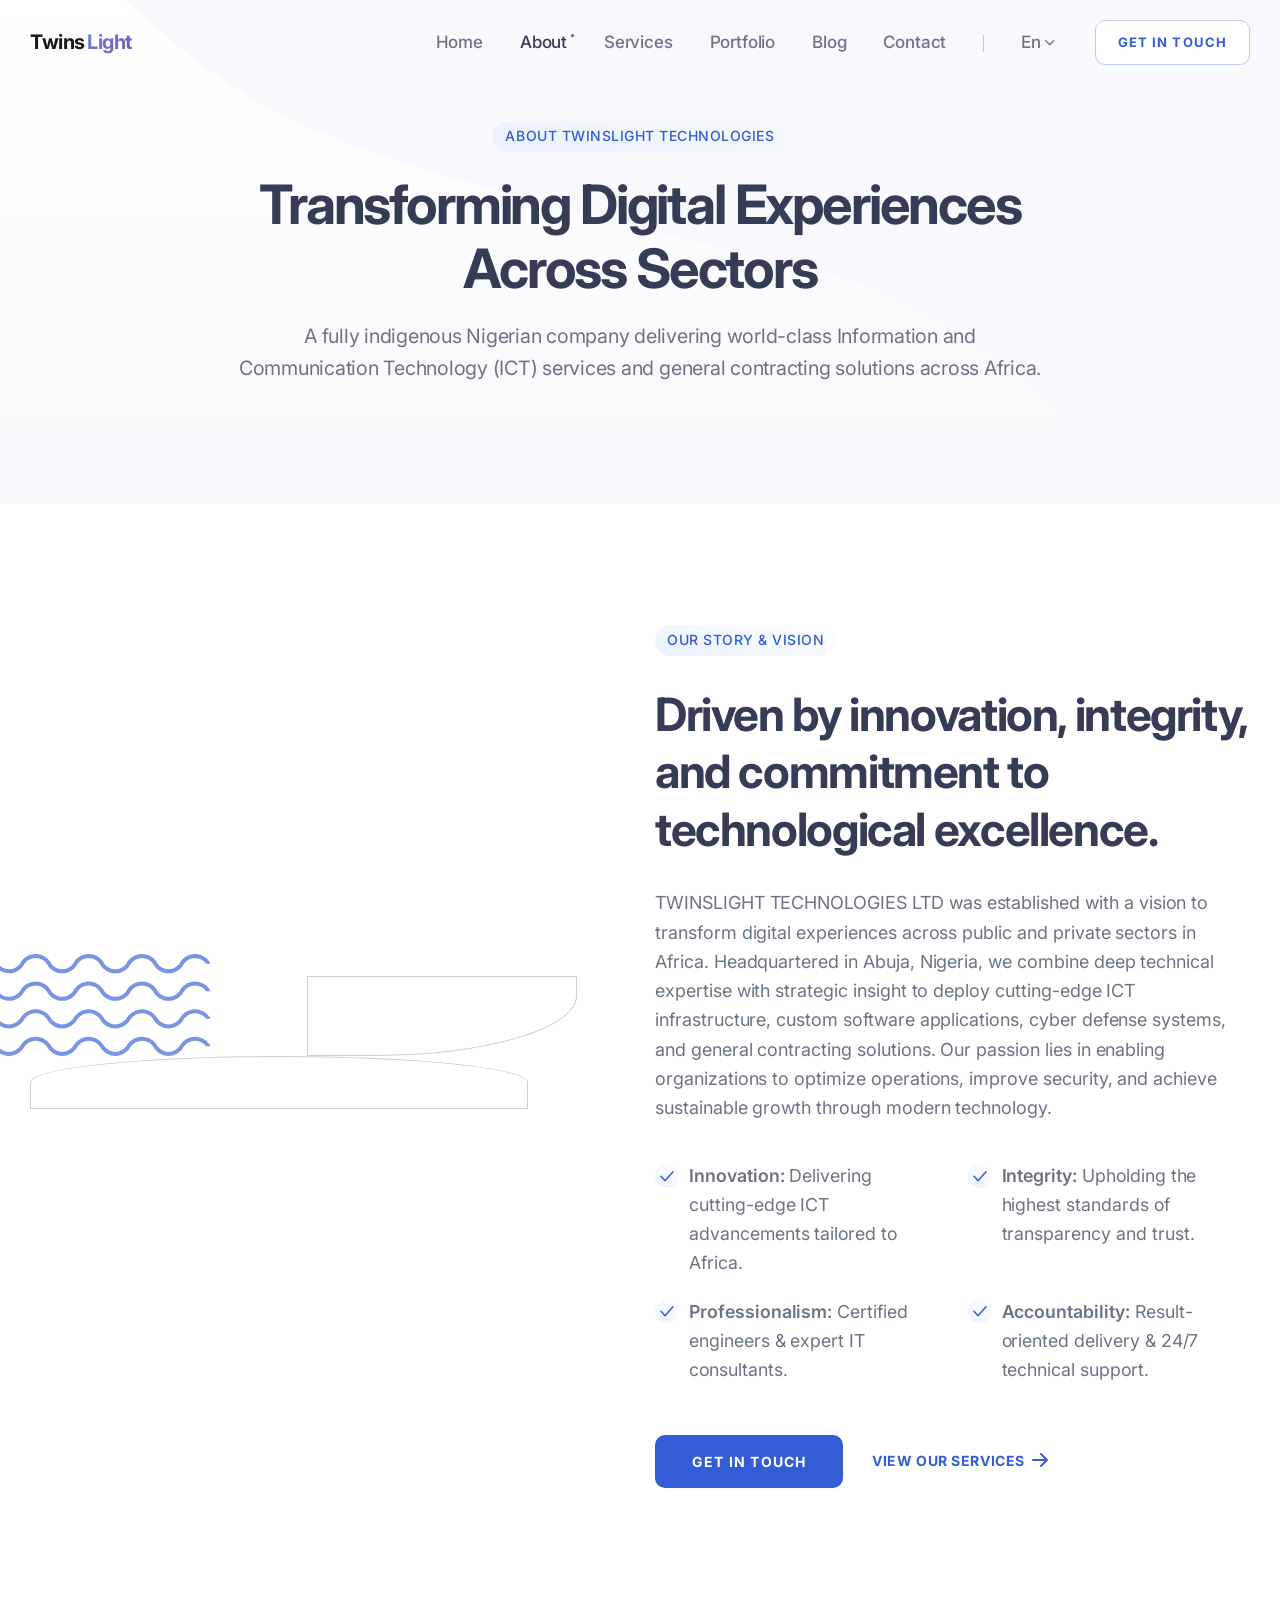
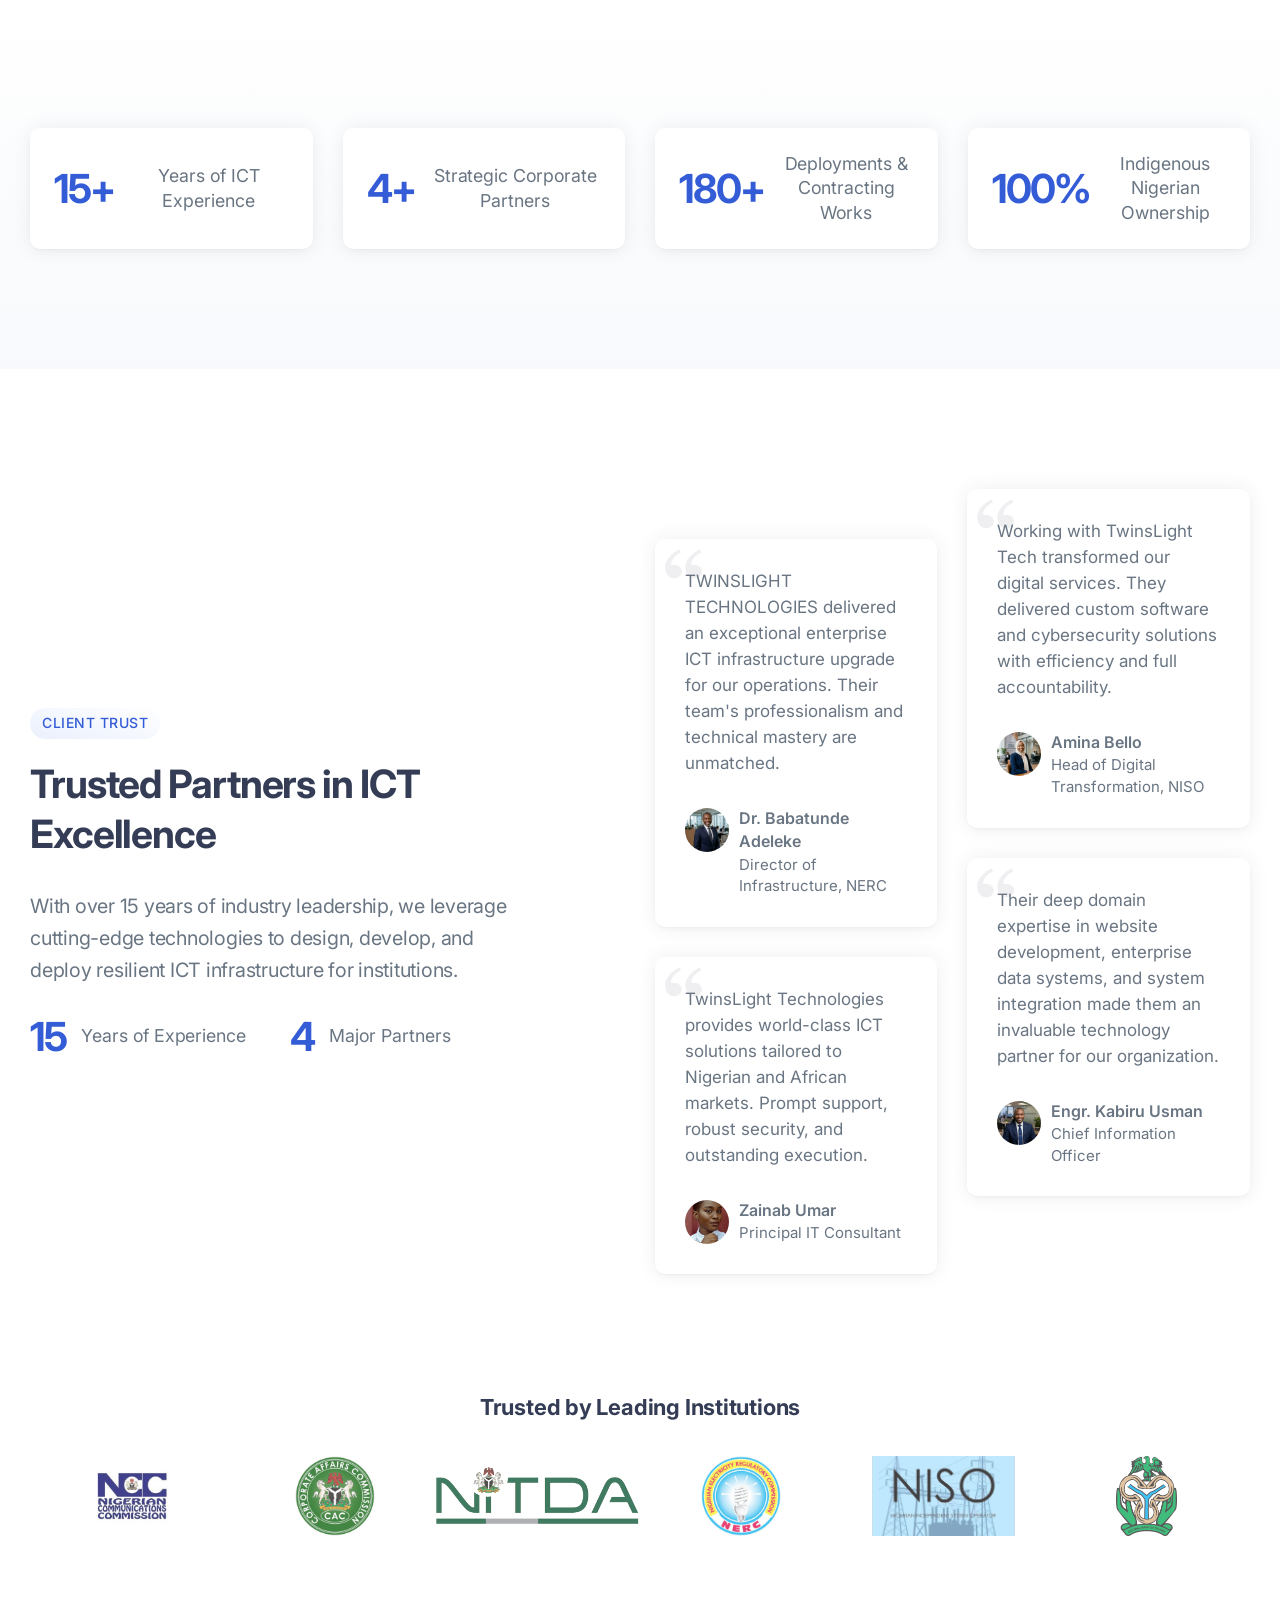
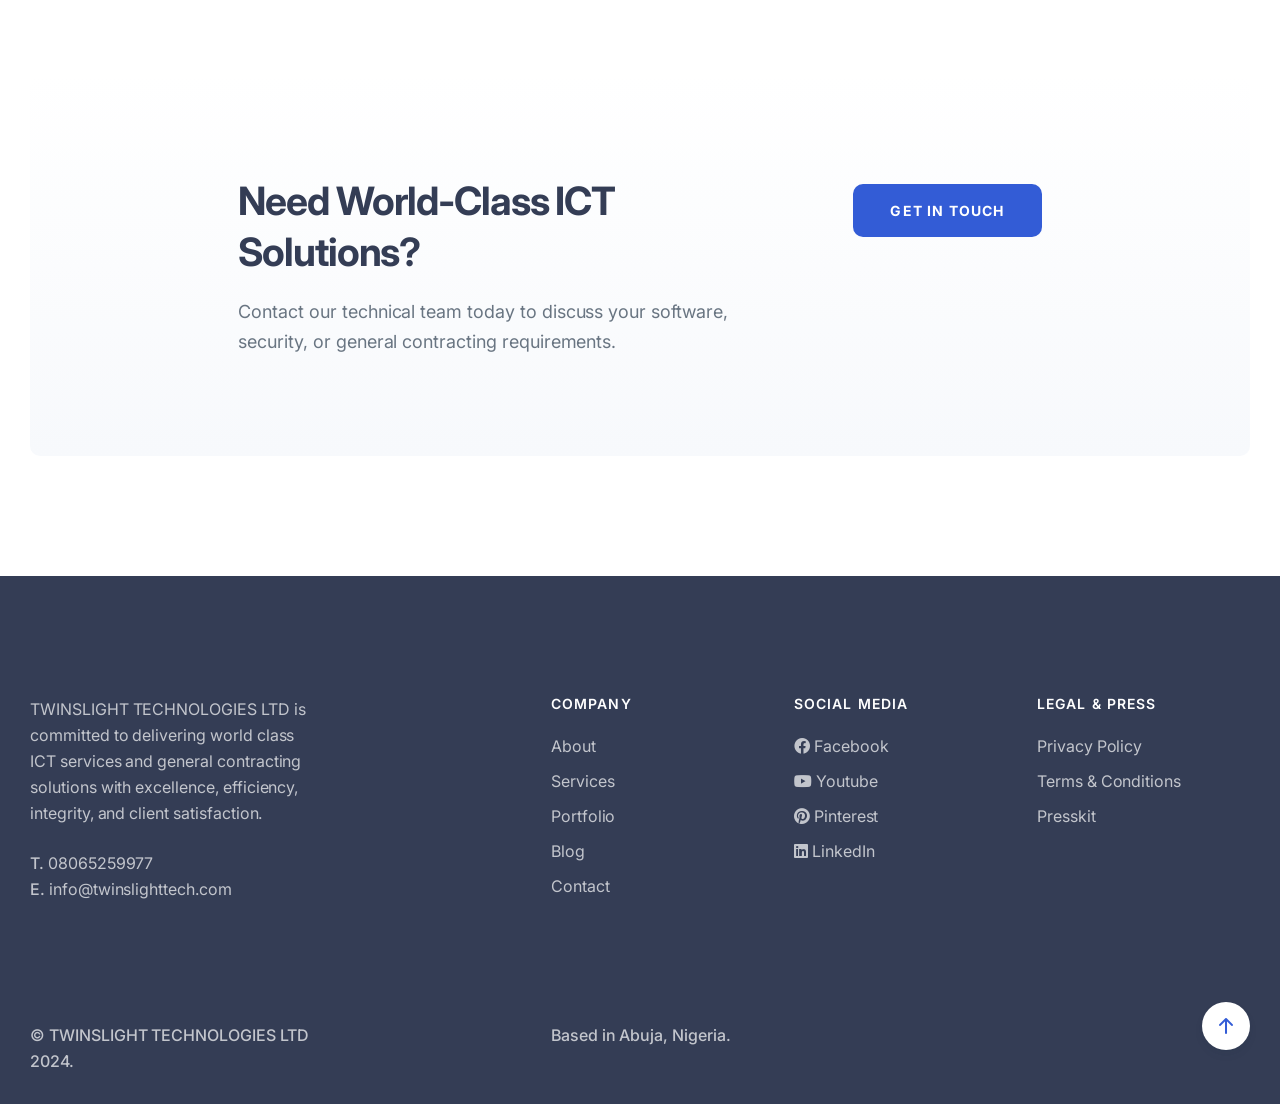
==== commit afe044f9: "working" ====
--- a/about.html
+++ b/about.html
@@ -394,7 +394,7 @@
                                                     </p>                                    
                                                     <footer class="testimonials-4-author mt-30 clearfix">                                                    
                                                         <div class="testimonials-4-author-img float-start">
-                                                            <img width="44" height="44" src="https://images.unsplash.com/photo-1506794778202-cad84cf45f1d?auto=format&fit=crop&w=150&h=150&q=80" alt="Dr. Babatunde Adeleke" class="round" />
+                                                            <img width="44" height="44" src="images/testimonials/babatunde.jpg" alt="Dr. Babatunde Adeleke" class="round" />
                                                         </div>                                        
                                                         <div class="overflow-hidden">
                                                             Dr. Babatunde Adeleke
@@ -420,7 +420,7 @@
                                                     </p>                                    
                                                     <footer class="testimonials-4-author mt-30 clearfix">                                                    
                                                         <div class="testimonials-4-author-img float-start">
-                                                            <img width="44" height="44" src="https://images.unsplash.com/photo-1573496359142-b8d87734a5a2?auto=format&fit=crop&w=150&h=150&q=80" alt="Amina Bello" class="round" />
+                                                            <img width="44" height="44" src="images/testimonials/amina.jpg" alt="Amina Bello" class="round" />
                                                         </div>                                        
                                                         <div class="overflow-hidden">
                                                             Amina Bello
@@ -446,10 +446,10 @@
                                                     </p>                                    
                                                     <footer class="testimonials-4-author mt-30 clearfix">                                                    
                                                         <div class="testimonials-4-author-img float-start">
-                                                            <img width="44" height="44" src="https://images.unsplash.com/photo-1500648767791-00dcc994a43e?auto=format&fit=crop&w=150&h=150&q=80" alt="Engr. Chukwuma Okonkwo" class="round" />
+                                                            <img width="44" height="44" src="images/testimonials/kabiru.jpg" alt="Engr. Kabiru Usman" class="round" />
                                                         </div>                                        
                                                         <div class="overflow-hidden">
-                                                            Engr. Chukwuma Okonkwo
+                                                            Engr. Kabiru Usman
                                                             <div class="small">
                                                                 Chief Information Officer
                                                             </div>
@@ -472,10 +472,10 @@
                                                     </p>                                    
                                                     <footer class="testimonials-4-author mt-30 clearfix">                                                    
                                                         <div class="testimonials-4-author-img float-start">
-                                                            <img width="44" height="44" src="https://images.unsplash.com/photo-1531746020798-e6953c6e8e04?auto=format&fit=crop&w=150&h=150&q=80" alt="Nneka Danjuma" class="round" />
+                                                            <img width="44" height="44" src="images/testimonials/zainab.jpg" alt="Zainab Umar" class="round" />
                                                         </div>                                        
                                                         <div class="overflow-hidden">
-                                                            Nneka Danjuma
+                                                            Zainab Umar
                                                             <div class="small">
                                                                 Principal IT Consultant
                                                             </div>
